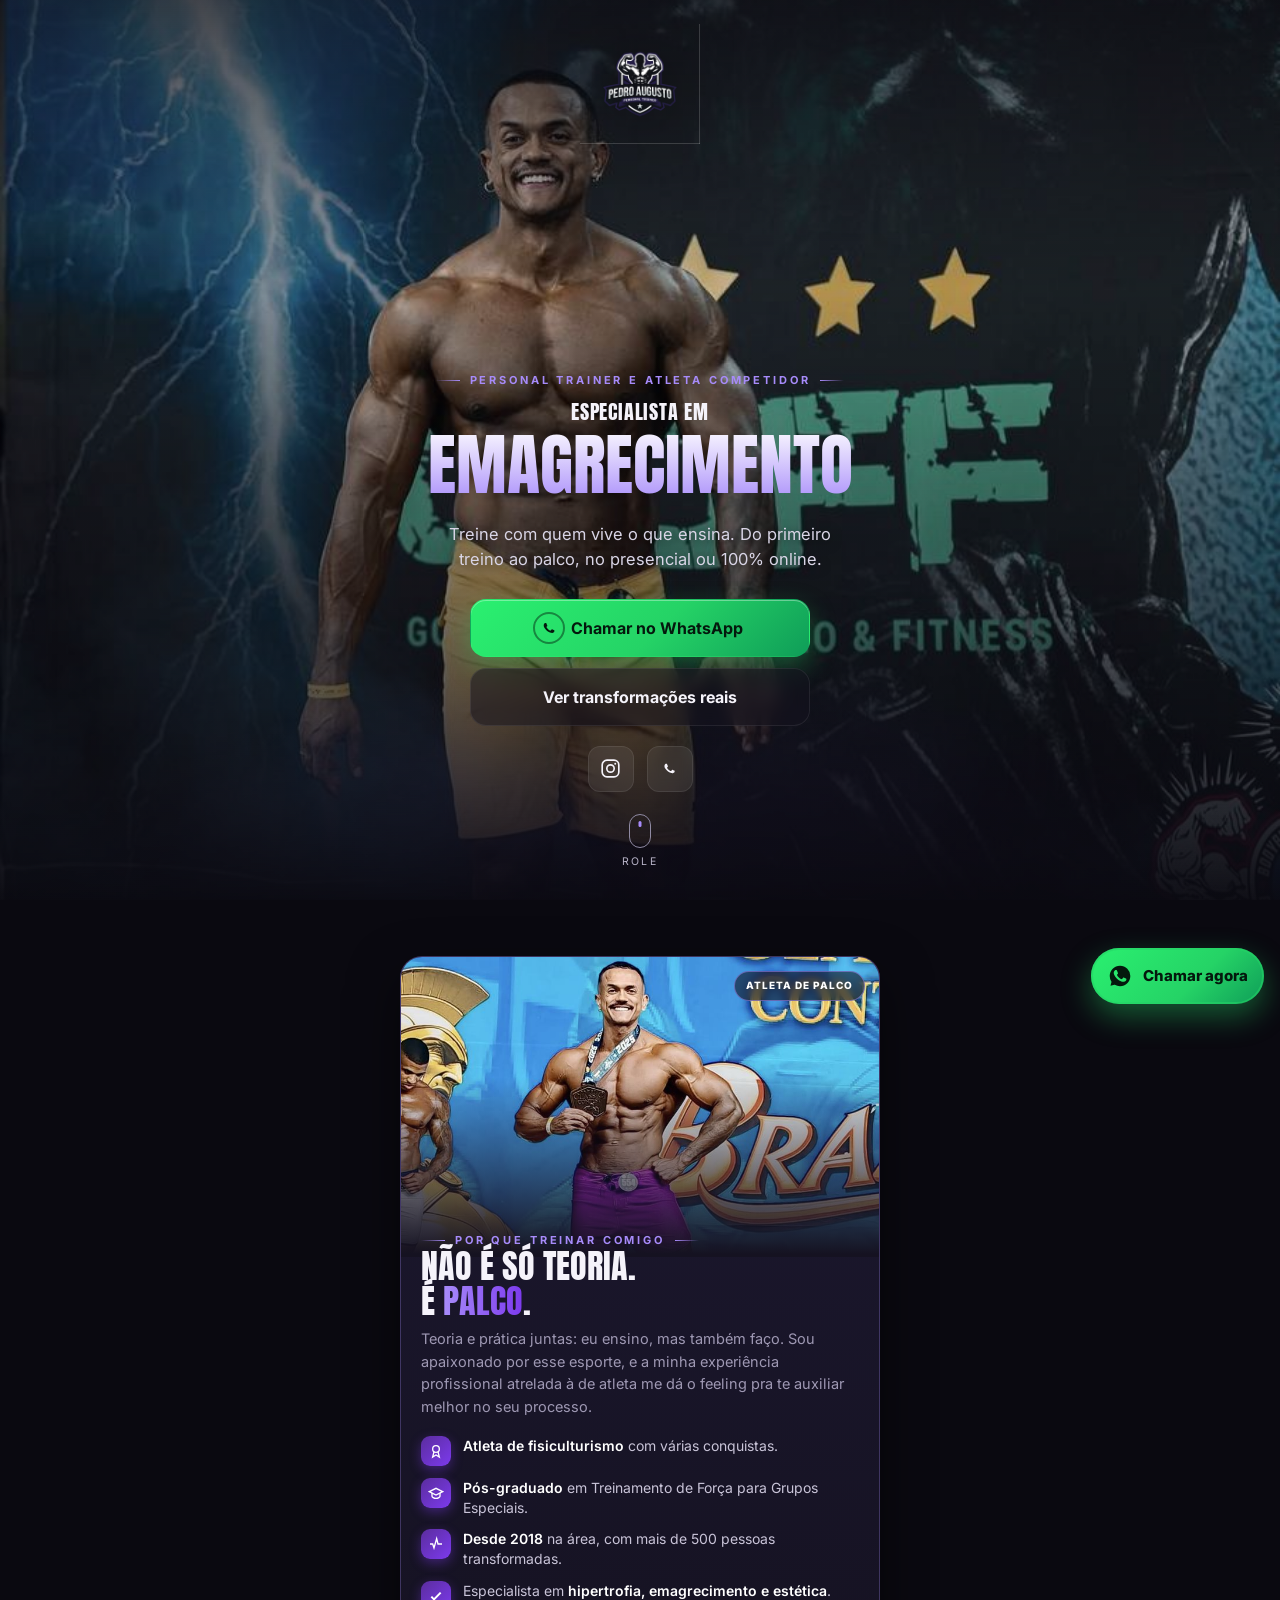
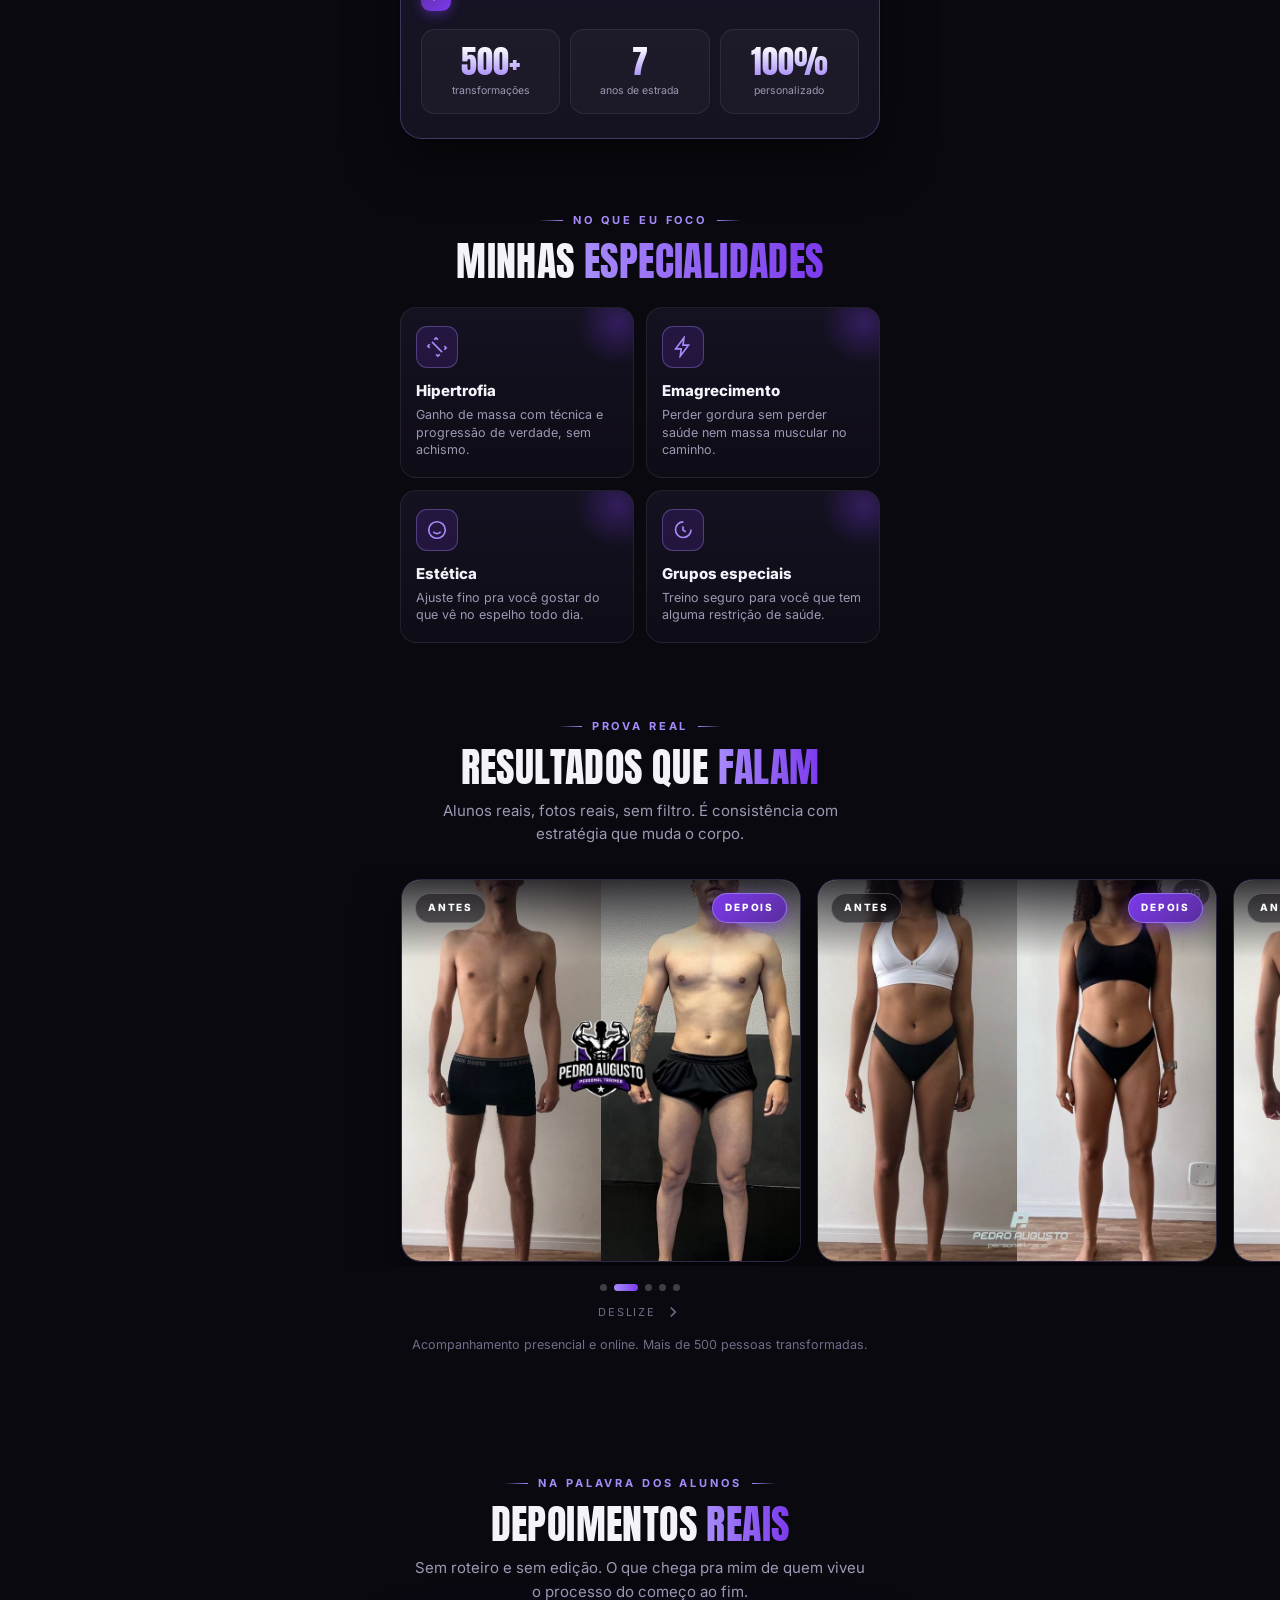
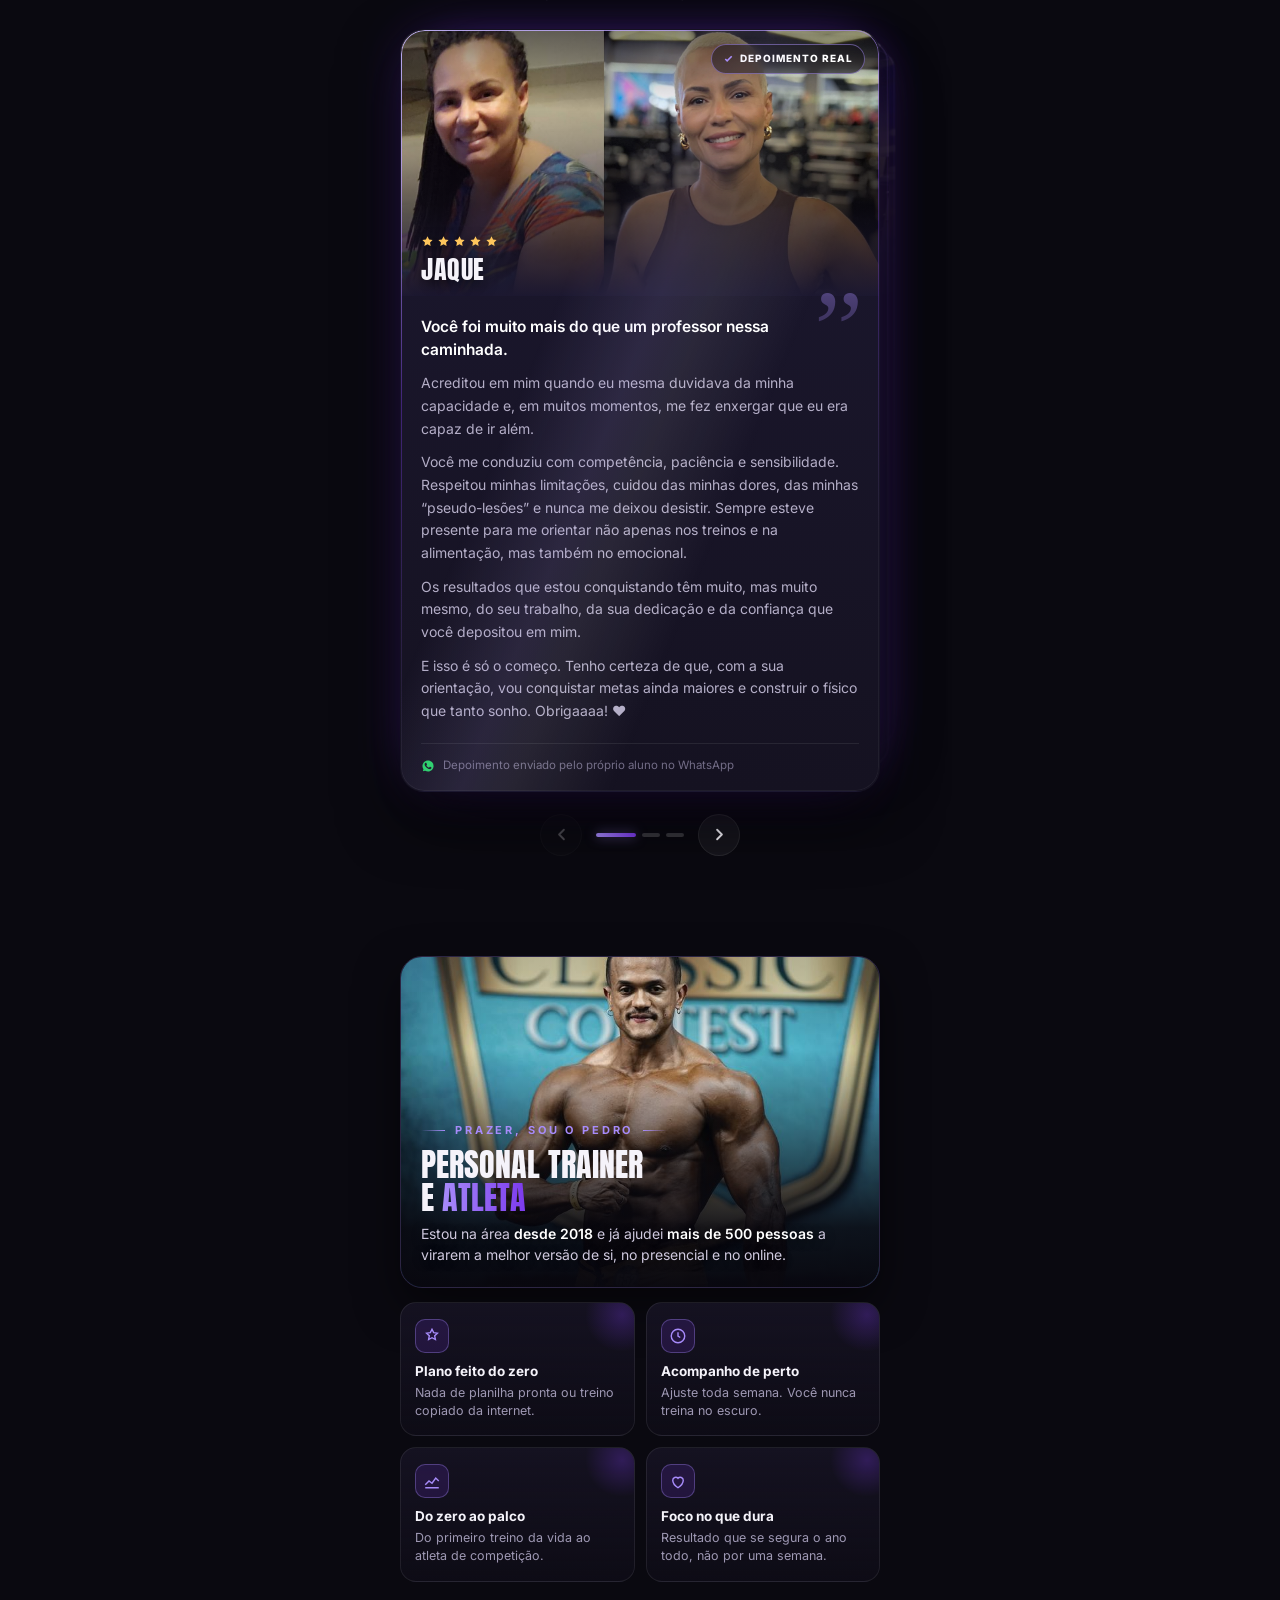
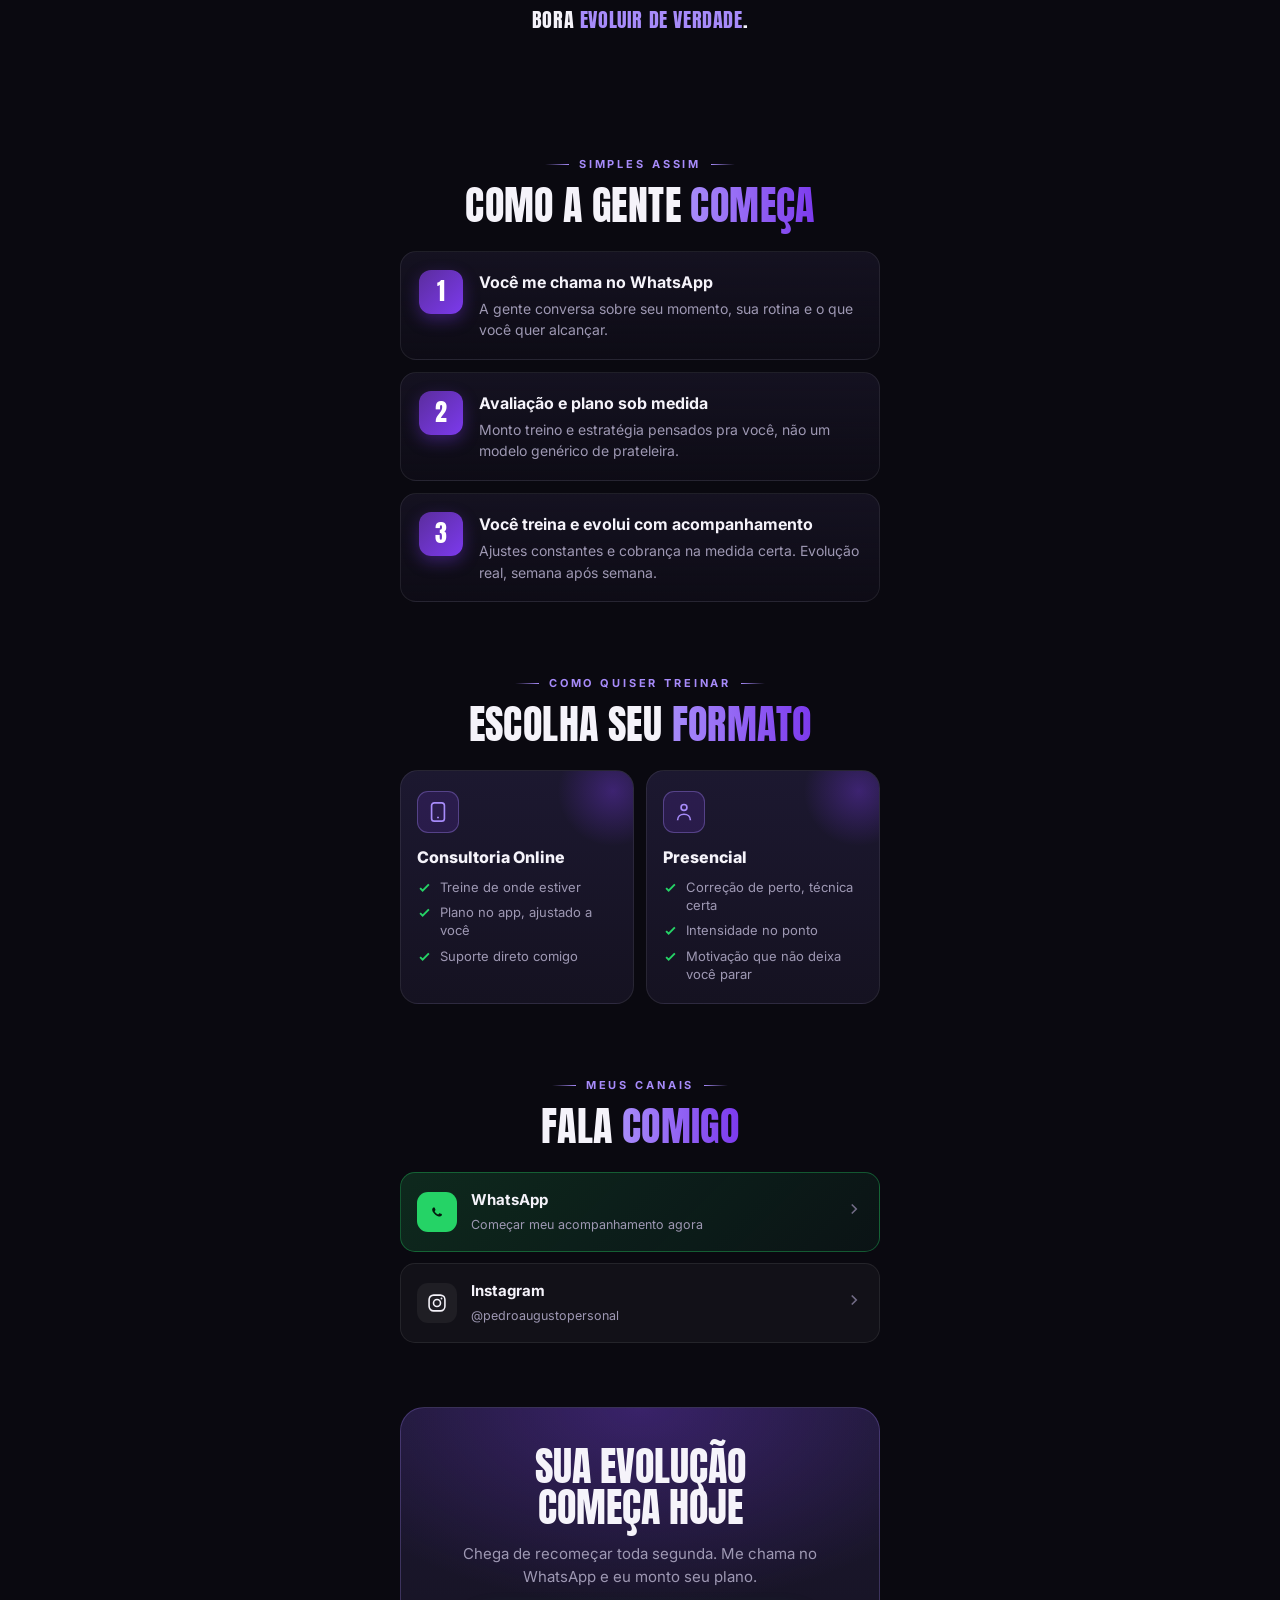
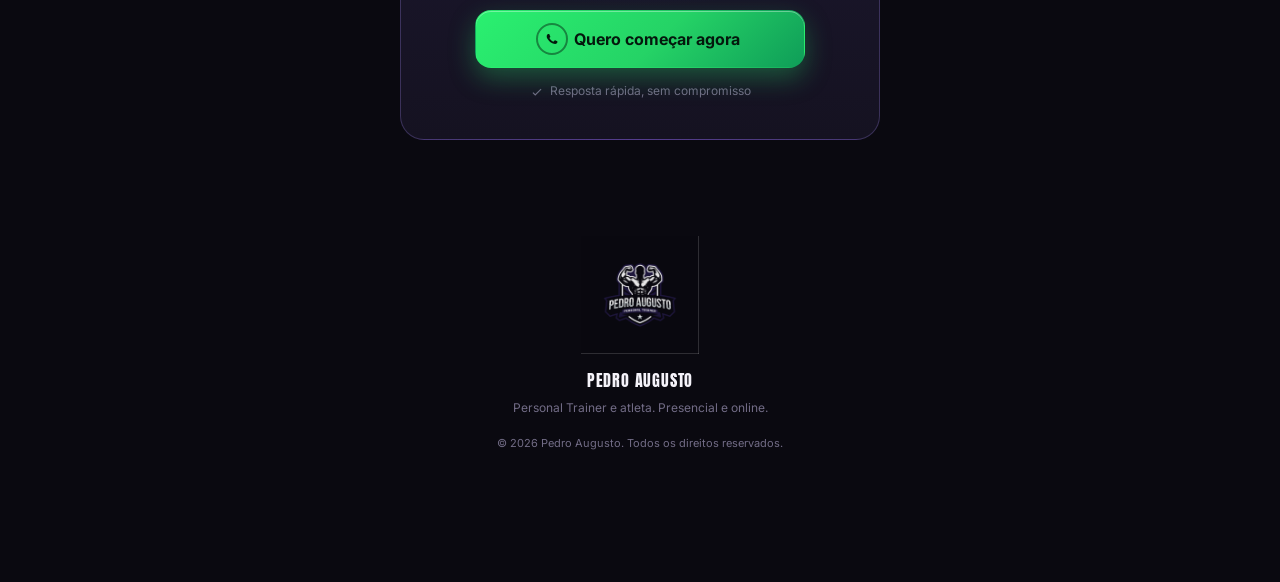
==== index.html @ e6144f09 "Coloca o nome do Bruce no terceiro depoimento Sai o marcador "Aluno" que estava no lugar do nome. A " ====
<!DOCTYPE html>
<html lang="pt-BR">
<head>
<meta charset="UTF-8">
<meta name="viewport" content="width=device-width, initial-scale=1.0">
<title>Pedro Augusto | Personal Trainer e Atleta</title>
<meta name="description" content="Personal Trainer desde 2018 e atleta de fisiculturismo. Especialista em hipertrofia, emagrecimento e estetica. Mais de 500 pessoas transformadas. Presencial e online.">
<meta property="og:title" content="Pedro Augusto | Personal Trainer e Atleta">
<meta property="og:description" content="Treine com quem vive o que ensina. Hipertrofia, emagrecimento e estetica. Presencial e online.">
<meta property="og:type" content="website">
<meta name="theme-color" content="#0A0910">
<link rel="preconnect" href="https://fonts.googleapis.com">
<link rel="preconnect" href="https://fonts.gstatic.com" crossorigin>
<link href="https://fonts.googleapis.com/css2?family=Anton&family=Inter:wght@400;500;600;700;800&display=swap" rel="stylesheet">
<link rel="stylesheet" href="css/styles.css">
</head>
<body>
<div class="bg-fx"></div>
<div class="bg-grain"></div>
<div class="progress" id="prog"></div>

<!-- ============ HERO ============ -->
<header class="hero">
  <div class="hero-media" id="heroMedia">
    <img class="hero-img" src="img/hero.jpg" alt="Pedro Augusto competindo no palco">
    <div class="hero-veil"></div>
  </div>
  <div class="hero-top"><img src="img/logo.png" alt="Pedro Augusto, Personal Trainer"></div>

  <div class="hero-content">
    <span class="eyebrow">Personal trainer e atleta competidor</span>
    <h1 class="h-title">
      <span class="small">Especialista em</span>
      <span class="rot"><span class="rot-word" id="rotWord">hipertrofia</span></span>
    </h1>
    <p class="hero-sub">Treine com quem vive o que ensina. Do primeiro treino ao palco, no presencial ou 100% online.</p>
    <div class="cta-row">
      <a class="btn btn-wa wa-link" href="https://wa.me/5561991826565?text=Oi%20Pedro%21%20Vim%20pela%20sua%20p%C3%A1gina%20e%20quero%20come%C3%A7ar%20meu%20acompanhamento." target="_blank" rel="noopener">
        <span class="pulse"><svg width="22" height="22" viewBox="0 0 24 24" fill="currentColor"><path d="M17.5 14.4c-.3-.15-1.7-.84-2-.94-.26-.1-.46-.15-.65.15-.2.29-.75.94-.92 1.13-.17.2-.34.22-.63.08-.3-.15-1.25-.46-2.38-1.47-.88-.78-1.47-1.75-1.64-2.05-.17-.29-.02-.45.13-.6.13-.13.29-.34.44-.51.14-.17.19-.29.29-.49.1-.2.05-.36-.02-.51-.08-.15-.65-1.57-.9-2.15-.24-.56-.48-.48-.65-.49h-.56c-.19 0-.51.07-.77.36-.26.29-1.01.99-1.01 2.41 0 1.42 1.04 2.79 1.18 2.98.15.2 2.03 3.1 4.92 4.35.69.3 1.22.47 1.64.6.69.22 1.31.19 1.81.11.55-.08 1.7-.69 1.94-1.36.24-.67.24-1.24.17-1.36-.07-.12-.26-.19-.56-.34z"/></svg></span>
        Chamar no WhatsApp
      </a>
      <a class="btn btn-ghost" href="#transformacoes">Ver transformações reais</a>
    </div>
    <div class="socials">
      <a class="soc ig-link" href="https://instagram.com/pedroaugustopersonal" aria-label="Instagram" target="_blank" rel="noopener">
        <svg width="21" height="21" viewBox="0 0 24 24" fill="none" stroke="currentColor" stroke-width="1.9"><rect x="2.5" y="2.5" width="19" height="19" rx="5.5"/><circle cx="12" cy="12" r="4.2"/><circle cx="17.4" cy="6.6" r="1.1" fill="currentColor" stroke="none"/></svg>
      </a>
      <a class="soc wa-link" href="https://wa.me/5561991826565?text=Oi%20Pedro%21%20Vim%20pela%20sua%20p%C3%A1gina%20e%20quero%20come%C3%A7ar%20meu%20acompanhamento." target="_blank" rel="noopener" aria-label="WhatsApp">
        <svg width="21" height="21" viewBox="0 0 24 24" fill="currentColor"><path d="M17.5 14.4c-.3-.15-1.7-.84-2-.94-.26-.1-.46-.15-.65.15-.2.29-.75.94-.92 1.13-.17.2-.34.22-.63.08-.3-.15-1.25-.46-2.38-1.47-.88-.78-1.47-1.75-1.64-2.05-.17-.29-.02-.45.13-.6.13-.13.29-.34.44-.51.14-.17.19-.29.29-.49.1-.2.05-.36-.02-.51-.08-.15-.65-1.57-.9-2.15-.24-.56-.48-.48-.65-.49h-.56c-.19 0-.51.07-.77.36-.26.29-1.01.99-1.01 2.41 0 1.42 1.04 2.79 1.18 2.98.15.2 2.03 3.1 4.92 4.35.69.3 1.22.47 1.64.6.69.22 1.31.19 1.81.11.55-.08 1.7-.69 1.94-1.36.24-.67.24-1.24.17-1.36-.07-.12-.26-.19-.56-.34z"/></svg>
      </a>
    </div>
    <div class="scroll-cue"><span class="dot"></span>role</div>
  </div>
</header>

<!-- ============ AUTHORITY ============ -->
<section class="auth">
  <div class="wrap">
    <div class="auth-card reveal">
      <div class="auth-photo">
        <span class="auth-badge">Atleta de palco</span>
        <img src="img/premiado.jpg" alt="Pedro Augusto premiado em competição">
      </div>
      <div class="auth-body">
        <span class="eyebrow">Por que treinar comigo</span>
        <h2>Não é só teoria.<br>É <span class="grad">palco</span>.</h2>
        <p class="lead">Teoria e prática juntas: eu ensino, mas também faço. Sou apaixonado por esse esporte, e a minha experiência profissional atrelada à de atleta me dá o feeling pra te auxiliar melhor no seu processo.</p>
        <ul class="creds">
          <li><span class="ci"><svg width="16" height="16" viewBox="0 0 24 24" fill="none" stroke="currentColor" stroke-width="2"><circle cx="12" cy="9" r="5"/><path d="M9 13l-2 8 5-3 5 3-2-8"/></svg></span><span><b>Atleta de fisiculturismo</b> com várias conquistas.</span></li>
          <li><span class="ci"><svg width="16" height="16" viewBox="0 0 24 24" fill="none" stroke="currentColor" stroke-width="2"><path d="M22 10L12 5 2 10l10 5 10-5z"/><path d="M6 12v5c0 1 2.7 3 6 3s6-2 6-3v-5"/></svg></span><span><b>Pós-graduado</b> em Treinamento de Força para Grupos Especiais.</span></li>
          <li><span class="ci"><svg width="16" height="16" viewBox="0 0 24 24" fill="none" stroke="currentColor" stroke-width="2"><path d="M3 12h4l2 6 4-14 2 8h6"/></svg></span><span><b>Desde 2018</b> na área, com mais de 500 pessoas transformadas.</span></li>
          <li><span class="ci"><svg width="16" height="16" viewBox="0 0 24 24" fill="none" stroke="currentColor" stroke-width="3"><path d="M5 13l4 4L19 7"/></svg></span><span>Especialista em <b>hipertrofia, emagrecimento e estética</b>.</span></li>
        </ul>
        <div class="stats">
          <div class="stat"><div class="num" data-count="500" data-suffix="+">0</div><div class="lab">transformações</div></div>
          <div class="stat"><div class="num" data-count="7" data-suffix="">0</div><div class="lab">anos de estrada</div></div>
          <div class="stat"><div class="num" data-count="100" data-suffix="%">0</div><div class="lab">personalizado</div></div>
        </div>
      </div>
    </div>
  </div>
</section>

<!-- ============ SPECIALTIES ============ -->
<section style="padding-top:8px">
  <div class="wrap">
    <div class="sec-head reveal"><span class="eyebrow">No que eu foco</span><h2>Minhas <span class="grad">especialidades</span></h2></div>
    <div class="spec">
      <div class="s reveal"><div class="ic"><svg width="22" height="22" viewBox="0 0 24 24" fill="none" stroke="currentColor" stroke-width="1.8"><path d="M6.5 6.5l11 11M4 9l-2 2 2 2M20 15l2-2-2-2M9 4l2-2 2 2M15 20l-2 2-2-2"/></svg></div><h3>Hipertrofia</h3><p>Ganho de massa com técnica e progressão de verdade, sem achismo.</p></div>
      <div class="s reveal d1"><div class="ic"><svg width="22" height="22" viewBox="0 0 24 24" fill="none" stroke="currentColor" stroke-width="1.8"><path d="M13 2L4 14h6l-1 8 9-12h-6z"/></svg></div><h3>Emagrecimento</h3><p>Perder gordura sem perder saúde nem massa muscular no caminho.</p></div>
      <div class="s reveal"><div class="ic"><svg width="22" height="22" viewBox="0 0 24 24" fill="none" stroke="currentColor" stroke-width="1.8"><circle cx="12" cy="12" r="9"/><path d="M8 14s1.5 2 4 2 4-2 4-2M9 9h.01M15 9h.01"/></svg></div><h3>Estética</h3><p>Ajuste fino pra você gostar do que vê no espelho todo dia.</p></div>
      <div class="s reveal d1"><div class="ic"><svg width="22" height="22" viewBox="0 0 24 24" fill="none" stroke="currentColor" stroke-width="1.8"><path d="M20.8 11.6a8.5 8.5 0 1 1-8.4-8.4"/><path d="M12 8v4l3 2"/></svg></div><h3>Grupos especiais</h3><p>Treino seguro para você que tem alguma restrição de saúde.</p></div>
    </div>
  </div>
</section>

<!-- ============ TRANSFORMATIONS ============ -->
<section class="proof" id="transformacoes">
  <div class="wrap">
    <div class="sec-head reveal">
      <span class="eyebrow">Prova real</span>
      <h2>Resultados que <span class="grad">falam</span></h2>
      <p>Alunos reais, fotos reais, sem filtro. É consistência com estratégia que muda o corpo.</p>
    </div>
  </div>
  <div class="tvp reveal d1">
    <div class="tcar" id="tcar">
      <article class="tcard"><div class="ba"><span class="chip chip-b">Antes</span><span class="chip chip-a">Depois</span><img src="img/transformacao-1.jpg" alt="Transformação de aluno, antes e depois" loading="lazy"></div></article>
      <article class="tcard"><div class="ba"><span class="chip chip-b">Antes</span><span class="chip chip-a">Depois</span><img src="img/transformacao-3.jpg" alt="Transformação de aluna, antes e depois" loading="lazy"></div></article>
      <article class="tcard"><div class="ba"><span class="chip chip-b">Antes</span><span class="chip chip-a">Depois</span><img src="img/transformacao-4.jpg" alt="Transformação de aluno, antes e depois" loading="lazy"></div></article>
      <article class="tcard"><div class="ba"><span class="chip chip-b">Antes</span><span class="chip chip-a">Depois</span><img src="img/transformacao-5.jpg" alt="Transformação de aluna, antes e depois" loading="lazy"></div></article>
      <article class="tcard"><div class="ba"><span class="chip chip-b">Antes</span><span class="chip chip-a">Depois</span><img src="img/transformacao-6.jpg" alt="Transformação de aluna, antes e depois" loading="lazy"></div></article>
    </div>
  </div>
  <div class="wrap">
    <div class="tdots" id="tdots" aria-hidden="true"></div>
    <div class="swipe-hint">deslize<svg width="18" height="18" viewBox="0 0 24 24" fill="none" stroke="currentColor" stroke-width="2.2"><path d="M9 6l6 6-6 6"/></svg></div>
    <p class="proof-note reveal">Acompanhamento presencial e online. Mais de 500 pessoas transformadas.</p>
  </div>
</section>

<!-- ============ DEPOIMENTOS ============ -->
<section class="voices" id="depoimentos">
  <div class="wrap">
    <div class="sec-head reveal">
      <span class="eyebrow">Na palavra dos alunos</span>
      <h2>Depoimentos <span class="grad">reais</span></h2>
      <p>Sem roteiro e sem edição. O que chega pra mim de quem viveu o processo do começo ao fim.</p>
    </div>

    <!-- PARA ADICIONAR OUTRO DEPOIMENTO: copie o <article class="vcard"> inteiro
         (do <article> ate o </article>), cole logo abaixo dele e troque so 3 coisas:
         1) o src e o alt da foto   2) o nome dentro do <b>   3) os paragrafos do texto.
         O primeiro paragrafo (class="q-lead") e o que aparece maior e em branco.
         As setinhas e as barrinhas de baixo se ajustam sozinhas a quantidade
         de cards. Com um depoimento so, elas nem aparecem. -->
    <div class="vdeck reveal d1">
      <div class="vd-stage" id="vdStage">
      <article class="vcard">
       <div class="vc-in">
        <div class="vc-photo">
          <img src="img/jaque.jpg" alt="Jaque, aluna do Pedro Augusto, antes e depois do acompanhamento" loading="lazy">
          <span class="vc-badge">
            <svg width="11" height="11" viewBox="0 0 24 24" fill="none" stroke="currentColor" stroke-width="3.4"><path d="M5 13l4 4L19 7"/></svg>
            Depoimento real
          </span>
          <div class="vc-id">
            <span class="stars" role="img" aria-label="5 de 5 estrelas">
              <svg width="13" height="13" viewBox="0 0 24 24" fill="currentColor"><path d="M12 2.4l2.9 5.9 6.5.95-4.7 4.58 1.11 6.47L12 17.25l-5.81 3.05 1.11-6.47-4.7-4.58 6.5-.95z"/></svg>
              <svg width="13" height="13" viewBox="0 0 24 24" fill="currentColor"><path d="M12 2.4l2.9 5.9 6.5.95-4.7 4.58 1.11 6.47L12 17.25l-5.81 3.05 1.11-6.47-4.7-4.58 6.5-.95z"/></svg>
              <svg width="13" height="13" viewBox="0 0 24 24" fill="currentColor"><path d="M12 2.4l2.9 5.9 6.5.95-4.7 4.58 1.11 6.47L12 17.25l-5.81 3.05 1.11-6.47-4.7-4.58 6.5-.95z"/></svg>
              <svg width="13" height="13" viewBox="0 0 24 24" fill="currentColor"><path d="M12 2.4l2.9 5.9 6.5.95-4.7 4.58 1.11 6.47L12 17.25l-5.81 3.05 1.11-6.47-4.7-4.58 6.5-.95z"/></svg>
              <svg width="13" height="13" viewBox="0 0 24 24" fill="currentColor"><path d="M12 2.4l2.9 5.9 6.5.95-4.7 4.58 1.11 6.47L12 17.25l-5.81 3.05 1.11-6.47-4.7-4.58 6.5-.95z"/></svg>
            </span>
            <b>Jaque</b>
          </div>
        </div>
        <blockquote class="vc-text">
          <span class="qm" aria-hidden="true">&rdquo;</span>
          <p class="q-lead">Você foi muito mais do que um professor nessa caminhada.</p>
          <p>Acreditou em mim quando eu mesma duvidava da minha capacidade e, em muitos momentos, me fez enxergar que eu era capaz de ir além.</p>
          <p>Você me conduziu com competência, paciência e sensibilidade. Respeitou minhas limitações, cuidou das minhas dores, das minhas &ldquo;pseudo-lesões&rdquo; e nunca me deixou desistir. Sempre esteve presente para me orientar não apenas nos treinos e na alimentação, mas também no emocional.</p>
          <p>Os resultados que estou conquistando têm muito, mas muito mesmo, do seu trabalho, da sua dedicação e da confiança que você depositou em mim.</p>
          <p>E isso é só o começo. Tenho certeza de que, com a sua orientação, vou conquistar metas ainda maiores e construir o físico que tanto sonho. Obrigaaaa! ❤️</p>
        </blockquote>
        <div class="vc-src">
          <svg width="14" height="14" viewBox="0 0 24 24" fill="currentColor"><path d="M17.5 14.4c-.3-.15-1.7-.84-2-.94-.26-.1-.46-.15-.65.15-.2.29-.75.94-.92 1.13-.17.2-.34.22-.63.08-.3-.15-1.25-.46-2.38-1.47-.88-.78-1.47-1.75-1.64-2.05-.17-.29-.02-.45.13-.6.13-.13.29-.34.44-.51.14-.17.19-.29.29-.49.1-.2.05-.36-.02-.51-.08-.15-.65-1.57-.9-2.15-.24-.56-.48-.48-.65-.49h-.56c-.19 0-.51.07-.77.36-.26.29-1.01.99-1.01 2.41 0 1.42 1.04 2.79 1.18 2.98.15.2 2.03 3.1 4.92 4.35.69.3 1.22.47 1.64.6.69.22 1.31.19 1.81.11.55-.08 1.7-.69 1.94-1.36.24-.67.24-1.24.17-1.36-.07-.12-.26-.19-.56-.34zM12.05 21.5h-.03a9.5 9.5 0 0 1-4.83-1.32l-.35-.2-3.6.94.96-3.5-.23-.36a9.44 9.44 0 0 1-1.45-5.03c0-5.23 4.27-9.49 9.52-9.49 2.54 0 4.93.99 6.72 2.78a9.42 9.42 0 0 1 2.78 6.72c0 5.23-4.27 9.48-9.52 9.48z"/></svg>
          Depoimento enviado pelo próprio aluno no WhatsApp
        </div>
        <span class="vc-sheen" aria-hidden="true"></span>
       </div>
      </article>

      <article class="vcard">
       <div class="vc-in">
        <div class="vc-photo">
          <img src="img/cliente-2.jpg" alt="Marcus, aluno do Pedro Augusto, na academia" loading="lazy">
          <span class="vc-badge">
            <svg width="11" height="11" viewBox="0 0 24 24" fill="none" stroke="currentColor" stroke-width="3.4"><path d="M5 13l4 4L19 7"/></svg>
            Depoimento real
          </span>
          <div class="vc-id">
            <span class="stars" role="img" aria-label="5 de 5 estrelas">
            <svg width="13" height="13" viewBox="0 0 24 24" fill="currentColor"><path d="M12 2.4l2.9 5.9 6.5.95-4.7 4.58 1.11 6.47L12 17.25l-5.81 3.05 1.11-6.47-4.7-4.58 6.5-.95z"/></svg>
            <svg width="13" height="13" viewBox="0 0 24 24" fill="currentColor"><path d="M12 2.4l2.9 5.9 6.5.95-4.7 4.58 1.11 6.47L12 17.25l-5.81 3.05 1.11-6.47-4.7-4.58 6.5-.95z"/></svg>
            <svg width="13" height="13" viewBox="0 0 24 24" fill="currentColor"><path d="M12 2.4l2.9 5.9 6.5.95-4.7 4.58 1.11 6.47L12 17.25l-5.81 3.05 1.11-6.47-4.7-4.58 6.5-.95z"/></svg>
            <svg width="13" height="13" viewBox="0 0 24 24" fill="currentColor"><path d="M12 2.4l2.9 5.9 6.5.95-4.7 4.58 1.11 6.47L12 17.25l-5.81 3.05 1.11-6.47-4.7-4.58 6.5-.95z"/></svg>
            <svg width="13" height="13" viewBox="0 0 24 24" fill="currentColor"><path d="M12 2.4l2.9 5.9 6.5.95-4.7 4.58 1.11 6.47L12 17.25l-5.81 3.05 1.11-6.47-4.7-4.58 6.5-.95z"/></svg>
            </span>
            <b>Marcus</b>
          </div>
        </div>
        <blockquote class="vc-text">
          <span class="qm" aria-hidden="true">&rdquo;</span>
          <p class="q-lead">Mais do que um excelente personal, o Pedro Augusto se tornou um grande incentivador na minha jornada.</p>
          <p>Em muitos momentos em que pensei em desistir, foi o apoio, a dedicação e a confiança dele que me fizeram continuar. Hoje não vejo apenas mudanças no meu corpo, mas também na minha disposição, autoestima e qualidade de vida.</p>
          <p>Sou profundamente grato por todo o acompanhamento e cuidado. Recomendo o Pedro não apenas pelo conhecimento técnico, mas pelo ser humano extraordinário que ele é e pelo impacto positivo que faz na vida de quem treina com ele.</p>
        </blockquote>
        <div class="vc-src">
          <svg width="14" height="14" viewBox="0 0 24 24" fill="currentColor"><path d="M17.5 14.4c-.3-.15-1.7-.84-2-.94-.26-.1-.46-.15-.65.15-.2.29-.75.94-.92 1.13-.17.2-.34.22-.63.08-.3-.15-1.25-.46-2.38-1.47-.88-.78-1.47-1.75-1.64-2.05-.17-.29-.02-.45.13-.6.13-.13.29-.34.44-.51.14-.17.19-.29.29-.49.1-.2.05-.36-.02-.51-.08-.15-.65-1.57-.9-2.15-.24-.56-.48-.48-.65-.49h-.56c-.19 0-.51.07-.77.36-.26.29-1.01.99-1.01 2.41 0 1.42 1.04 2.79 1.18 2.98.15.2 2.03 3.1 4.92 4.35.69.3 1.22.47 1.64.6.69.22 1.31.19 1.81.11.55-.08 1.7-.69 1.94-1.36.24-.67.24-1.24.17-1.36-.07-.12-.26-.19-.56-.34zM12.05 21.5h-.03a9.5 9.5 0 0 1-4.83-1.32l-.35-.2-3.6.94.96-3.5-.23-.36a9.44 9.44 0 0 1-1.45-5.03c0-5.23 4.27-9.49 9.52-9.49 2.54 0 4.93.99 6.72 2.78a9.42 9.42 0 0 1 2.78 6.72c0 5.23-4.27 9.48-9.52 9.48z"/></svg>
          Depoimento enviado pelo próprio aluno no WhatsApp
        </div>
        <span class="vc-sheen" aria-hidden="true"></span>
       </div>
      </article>

      <article class="vcard">
       <div class="vc-in">
        <div class="vc-photo">
          <img src="img/bruce.jpg" alt="Bruce, aluno do Pedro Augusto, na academia" loading="lazy">
          <span class="vc-badge">
            <svg width="11" height="11" viewBox="0 0 24 24" fill="none" stroke="currentColor" stroke-width="3.4"><path d="M5 13l4 4L19 7"/></svg>
            Depoimento real
          </span>
          <div class="vc-id">
            <span class="stars" role="img" aria-label="5 de 5 estrelas">
              <svg width="13" height="13" viewBox="0 0 24 24" fill="currentColor"><path d="M12 2.4l2.9 5.9 6.5.95-4.7 4.58 1.11 6.47L12 17.25l-5.81 3.05 1.11-6.47-4.7-4.58 6.5-.95z"/></svg>
              <svg width="13" height="13" viewBox="0 0 24 24" fill="currentColor"><path d="M12 2.4l2.9 5.9 6.5.95-4.7 4.58 1.11 6.47L12 17.25l-5.81 3.05 1.11-6.47-4.7-4.58 6.5-.95z"/></svg>
              <svg width="13" height="13" viewBox="0 0 24 24" fill="currentColor"><path d="M12 2.4l2.9 5.9 6.5.95-4.7 4.58 1.11 6.47L12 17.25l-5.81 3.05 1.11-6.47-4.7-4.58 6.5-.95z"/></svg>
              <svg width="13" height="13" viewBox="0 0 24 24" fill="currentColor"><path d="M12 2.4l2.9 5.9 6.5.95-4.7 4.58 1.11 6.47L12 17.25l-5.81 3.05 1.11-6.47-4.7-4.58 6.5-.95z"/></svg>
              <svg width="13" height="13" viewBox="0 0 24 24" fill="currentColor"><path d="M12 2.4l2.9 5.9 6.5.95-4.7 4.58 1.11 6.47L12 17.25l-5.81 3.05 1.11-6.47-4.7-4.58 6.5-.95z"/></svg>
            </span>
            <b>Bruce</b>
          </div>
        </div>
        <blockquote class="vc-text">
          <span class="qm" aria-hidden="true">&rdquo;</span>
          <p class="q-lead">Após realizar cirurgia ortopédica por ter sofrido acidente de moto, precisava fazer exercícios para recuperar a funcionalidade e a mobilidade.</p>
          <p>Retomar os treinos na academia era um grande desafio. Amigos próximos elogiaram o trabalho desenvolvido e me indicaram o Pedro como personal. Logo na avaliação, percebi o vasto conhecimento técnico e o cuidado na prescrição dos exercícios.</p>
          <p>As orientações e o acompanhamento individualizado prestados pelo Pedro foram fundamentais no processo de recuperação e fortalecimento muscular. O trabalho conduzido com progressividade foi determinante para a minha evolução nos treinos e para os resultados alcançados.</p>
          <p>Minha gratidão pelo profissionalismo, incentivo constante e compromisso durante toda essa trajetória.</p>
        </blockquote>
        <div class="vc-src">
          <svg width="14" height="14" viewBox="0 0 24 24" fill="currentColor"><path d="M17.5 14.4c-.3-.15-1.7-.84-2-.94-.26-.1-.46-.15-.65.15-.2.29-.75.94-.92 1.13-.17.2-.34.22-.63.08-.3-.15-1.25-.46-2.38-1.47-.88-.78-1.47-1.75-1.64-2.05-.17-.29-.02-.45.13-.6.13-.13.29-.34.44-.51.14-.17.19-.29.29-.49.1-.2.05-.36-.02-.51-.08-.15-.65-1.57-.9-2.15-.24-.56-.48-.48-.65-.49h-.56c-.19 0-.51.07-.77.36-.26.29-1.01.99-1.01 2.41 0 1.42 1.04 2.79 1.18 2.98.15.2 2.03 3.1 4.92 4.35.69.3 1.22.47 1.64.6.69.22 1.31.19 1.81.11.55-.08 1.7-.69 1.94-1.36.24-.67.24-1.24.17-1.36-.07-.12-.26-.19-.56-.34zM12.05 21.5h-.03a9.5 9.5 0 0 1-4.83-1.32l-.35-.2-3.6.94.96-3.5-.23-.36a9.44 9.44 0 0 1-1.45-5.03c0-5.23 4.27-9.49 9.52-9.49 2.54 0 4.93.99 6.72 2.78a9.42 9.42 0 0 1 2.78 6.72c0 5.23-4.27 9.48-9.52 9.48z"/></svg>
          Depoimento enviado pelo próprio aluno no WhatsApp
        </div>
        <span class="vc-sheen" aria-hidden="true"></span>
       </div>
      </article>
      </div>

      <div class="vd-ctrl" id="vdCtrl">
        <button class="vd-arrow" id="vdPrev" type="button" aria-label="Depoimento anterior">
          <svg width="19" height="19" viewBox="0 0 24 24" fill="none" stroke="currentColor" stroke-width="2.4" stroke-linecap="round" stroke-linejoin="round"><path d="M15 6l-6 6 6 6"/></svg>
        </button>
        <div class="vd-rail" id="vdRail"></div>
        <button class="vd-arrow" id="vdNext" type="button" aria-label="Próximo depoimento">
          <svg width="19" height="19" viewBox="0 0 24 24" fill="none" stroke="currentColor" stroke-width="2.4" stroke-linecap="round" stroke-linejoin="round"><path d="M9 6l6 6-6 6"/></svg>
        </button>
      </div>
    </div>
  </div>
</section>

<!-- ============ ABOUT ============ -->
<section>
  <div class="wrap">
    <div class="about-card reveal">
      <img src="img/pedro-palco.jpg" alt="Pedro Augusto no palco">
      <div class="ov"></div>
      <div class="txt">
        <span class="eyebrow">Prazer, sou o Pedro</span>
        <h2>Personal trainer<br>e <span class="grad">atleta</span></h2>
        <p>Estou na área <strong>desde 2018</strong> e já ajudei <strong>mais de 500 pessoas</strong> a virarem a melhor versão de si, no presencial e no online.</p>
      </div>
    </div>
    <ul class="edge reveal d1">
      <li>
        <span class="ei"><svg width="18" height="18" viewBox="0 0 24 24" fill="none" stroke="currentColor" stroke-width="1.9"><path d="M12 3l2.2 4.5 5 .7-3.6 3.5.9 5-4.5-2.4-4.5 2.4.9-5L4.8 8.2l5-.7z"/></svg></span>
        <b>Plano feito do zero</b><span>Nada de planilha pronta ou treino copiado da internet.</span>
      </li>
      <li>
        <span class="ei"><svg width="18" height="18" viewBox="0 0 24 24" fill="none" stroke="currentColor" stroke-width="1.9"><circle cx="12" cy="12" r="9"/><path d="M12 7v5l3 2"/></svg></span>
        <b>Acompanho de perto</b><span>Ajuste toda semana. Você nunca treina no escuro.</span>
      </li>
      <li>
        <span class="ei"><svg width="18" height="18" viewBox="0 0 24 24" fill="none" stroke="currentColor" stroke-width="1.9"><path d="M3 17l5-5 4 3 5-7 4 4"/><path d="M3 21h18"/></svg></span>
        <b>Do zero ao palco</b><span>Do primeiro treino da vida ao atleta de competição.</span>
      </li>
      <li>
        <span class="ei"><svg width="18" height="18" viewBox="0 0 24 24" fill="none" stroke="currentColor" stroke-width="1.9"><path d="M12 21s-7-4.5-7-10a4 4 0 0 1 7-2.6A4 4 0 0 1 19 11c0 5.5-7 10-7 10z"/></svg></span>
        <b>Foco no que dura</b><span>Resultado que se segura o ano todo, não por uma semana.</span>
      </li>
    </ul>
    <div class="about-sign reveal d2">Bora <span>evoluir de verdade</span>.</div>
  </div>
</section>

<!-- ============ HOW IT WORKS ============ -->
<section>
  <div class="wrap">
    <div class="sec-head reveal"><span class="eyebrow">Simples assim</span><h2>Como a gente <span class="grad">começa</span></h2></div>
    <div class="steps">
      <div class="step reveal"><div class="n">1</div><div><h3>Você me chama no WhatsApp</h3><p>A gente conversa sobre seu momento, sua rotina e o que você quer alcançar.</p></div></div>
      <div class="step reveal d1"><div class="n">2</div><div><h3>Avaliação e plano sob medida</h3><p>Monto treino e estratégia pensados pra você, não um modelo genérico de prateleira.</p></div></div>
      <div class="step reveal d2"><div class="n">3</div><div><h3>Você treina e evolui com acompanhamento</h3><p>Ajustes constantes e cobrança na medida certa. Evolução real, semana após semana.</p></div></div>
    </div>
  </div>
</section>

<!-- ============ SERVICES ============ -->
<section style="padding-top:8px">
  <div class="wrap">
    <div class="sec-head reveal"><span class="eyebrow">Como quiser treinar</span><h2>Escolha seu <span class="grad">formato</span></h2></div>
    <div class="svc">
      <div class="card2 reveal">
        <div class="ic"><svg width="22" height="22" viewBox="0 0 24 24" fill="none" stroke="currentColor" stroke-width="1.8"><rect x="5" y="2" width="14" height="20" rx="3"/><path d="M11 18h2"/></svg></div>
        <h3>Consultoria Online</h3>
        <ul>
          <li><svg width="15" height="15" viewBox="0 0 24 24" fill="none" stroke="currentColor" stroke-width="3"><path d="M5 13l4 4L19 7"/></svg>Treine de onde estiver</li>
          <li><svg width="15" height="15" viewBox="0 0 24 24" fill="none" stroke="currentColor" stroke-width="3"><path d="M5 13l4 4L19 7"/></svg>Plano no app, ajustado a você</li>
          <li><svg width="15" height="15" viewBox="0 0 24 24" fill="none" stroke="currentColor" stroke-width="3"><path d="M5 13l4 4L19 7"/></svg>Suporte direto comigo</li>
        </ul>
      </div>
      <div class="card2 reveal d1">
        <div class="ic"><svg width="22" height="22" viewBox="0 0 24 24" fill="none" stroke="currentColor" stroke-width="1.8"><circle cx="12" cy="7" r="3.2"/><path d="M5 21c0-3.9 3.1-6.5 7-6.5s7 2.6 7 6.5"/></svg></div>
        <h3>Presencial</h3>
        <ul>
          <li><svg width="15" height="15" viewBox="0 0 24 24" fill="none" stroke="currentColor" stroke-width="3"><path d="M5 13l4 4L19 7"/></svg>Correção de perto, técnica certa</li>
          <li><svg width="15" height="15" viewBox="0 0 24 24" fill="none" stroke="currentColor" stroke-width="3"><path d="M5 13l4 4L19 7"/></svg>Intensidade no ponto</li>
          <li><svg width="15" height="15" viewBox="0 0 24 24" fill="none" stroke="currentColor" stroke-width="3"><path d="M5 13l4 4L19 7"/></svg>Motivação que não deixa você parar</li>
        </ul>
      </div>
    </div>
  </div>
</section>

<!-- ============ LINKS ============ -->
<section style="padding-top:8px">
  <div class="wrap">
    <div class="sec-head reveal"><span class="eyebrow">Meus canais</span><h2>Fala <span class="grad">comigo</span></h2></div>
    <div class="links">
      <a class="lnk wa wa-link reveal" href="https://wa.me/5561991826565?text=Oi%20Pedro%21%20Vim%20pela%20sua%20p%C3%A1gina%20e%20quero%20come%C3%A7ar%20meu%20acompanhamento." target="_blank" rel="noopener">
        <span class="li"><svg width="20" height="20" viewBox="0 0 24 24" fill="currentColor"><path d="M17.5 14.4c-.3-.15-1.7-.84-2-.94-.26-.1-.46-.15-.65.15-.2.29-.75.94-.92 1.13-.17.2-.34.22-.63.08-.3-.15-1.25-.46-2.38-1.47-.88-.78-1.47-1.75-1.64-2.05-.17-.29-.02-.45.13-.6.13-.13.29-.34.44-.51.14-.17.19-.29.29-.49.1-.2.05-.36-.02-.51-.08-.15-.65-1.57-.9-2.15-.24-.56-.48-.48-.65-.49h-.56c-.19 0-.51.07-.77.36-.26.29-1.01.99-1.01 2.41 0 1.42 1.04 2.79 1.18 2.98.15.2 2.03 3.1 4.92 4.35.69.3 1.22.47 1.64.6.69.22 1.31.19 1.81.11.55-.08 1.7-.69 1.94-1.36.24-.67.24-1.24.17-1.36-.07-.12-.26-.19-.56-.34z"/></svg></span>
        <span class="tx"><b>WhatsApp</b><span>Começar meu acompanhamento agora</span></span>
        <span class="arrow"><svg width="18" height="18" viewBox="0 0 24 24" fill="none" stroke="currentColor" stroke-width="2.2"><path d="M9 6l6 6-6 6"/></svg></span>
      </a>
      <a class="lnk ig-link reveal d1" href="https://instagram.com/pedroaugustopersonal" target="_blank" rel="noopener">
        <span class="li"><svg width="20" height="20" viewBox="0 0 24 24" fill="none" stroke="currentColor" stroke-width="1.9"><rect x="2.5" y="2.5" width="19" height="19" rx="5.5"/><circle cx="12" cy="12" r="4.2"/><circle cx="17.4" cy="6.6" r="1.1" fill="currentColor" stroke="none"/></svg></span>
        <span class="tx"><b>Instagram</b><span>@pedroaugustopersonal</span></span>
        <span class="arrow"><svg width="18" height="18" viewBox="0 0 24 24" fill="none" stroke="currentColor" stroke-width="2.2"><path d="M9 6l6 6-6 6"/></svg></span>
      </a>
    </div>
  </div>
</section>

<!-- ============ FINAL CTA ============ -->
<section style="padding-top:8px">
  <div class="wrap">
    <div class="final reveal">
      <h2>Sua evolução<br>começa hoje</h2>
      <p>Chega de recomeçar toda segunda. Me chama no WhatsApp e eu monto seu plano.</p>
      <a class="btn btn-wa wa-link" href="https://wa.me/5561991826565?text=Oi%20Pedro%21%20Vim%20pela%20sua%20p%C3%A1gina%20e%20quero%20come%C3%A7ar%20meu%20acompanhamento." target="_blank" rel="noopener">
        <span class="pulse"><svg width="22" height="22" viewBox="0 0 24 24" fill="currentColor"><path d="M17.5 14.4c-.3-.15-1.7-.84-2-.94-.26-.1-.46-.15-.65.15-.2.29-.75.94-.92 1.13-.17.2-.34.22-.63.08-.3-.15-1.25-.46-2.38-1.47-.88-.78-1.47-1.75-1.64-2.05-.17-.29-.02-.45.13-.6.13-.13.29-.34.44-.51.14-.17.19-.29.29-.49.1-.2.05-.36-.02-.51-.08-.15-.65-1.57-.9-2.15-.24-.56-.48-.48-.65-.49h-.56c-.19 0-.51.07-.77.36-.26.29-1.01.99-1.01 2.41 0 1.42 1.04 2.79 1.18 2.98.15.2 2.03 3.1 4.92 4.35.69.3 1.22.47 1.64.6.69.22 1.31.19 1.81.11.55-.08 1.7-.69 1.94-1.36.24-.67.24-1.24.17-1.36-.07-.12-.26-.19-.56-.34z"/></svg></span>
        Quero começar agora
      </a>
      <div class="rea"><svg width="14" height="14" viewBox="0 0 24 24" fill="none" stroke="currentColor" stroke-width="2"><path d="M5 13l4 4L19 7"/></svg>Resposta rápida, sem compromisso</div>
    </div>
  </div>
</section>

<!-- ============ FOOTER ============ -->
<footer>
  <div class="wrap">
    <img class="flogo" src="img/logo-footer.png" alt="Pedro Augusto">
    <div class="fname">Pedro Augusto</div>
    <div class="fsub">Personal Trainer e atleta. Presencial e online.</div>
    <div class="cred">© <span id="yr"></span> Pedro Augusto. Todos os direitos reservados.</div>
  </div>
</footer>

<!-- ============ FAB ============ -->
<a class="fab wa-link" href="https://wa.me/5561991826565?text=Oi%20Pedro%21%20Vim%20pela%20sua%20p%C3%A1gina%20e%20quero%20come%C3%A7ar%20meu%20acompanhamento." target="_blank" rel="noopener" aria-label="Falar no WhatsApp">
  <svg width="26" height="26" viewBox="0 0 24 24" fill="currentColor"><path d="M17.5 14.4c-.3-.15-1.7-.84-2-.94-.26-.1-.46-.15-.65.15-.2.29-.75.94-.92 1.13-.17.2-.34.22-.63.08-.3-.15-1.25-.46-2.38-1.47-.88-.78-1.47-1.75-1.64-2.05-.17-.29-.02-.45.13-.6.13-.13.29-.34.44-.51.14-.17.19-.29.29-.49.1-.2.05-.36-.02-.51-.08-.15-.65-1.57-.9-2.15-.24-.56-.48-.48-.65-.49h-.56c-.19 0-.51.07-.77.36-.26.29-1.01.99-1.01 2.41 0 1.42 1.04 2.79 1.18 2.98.15.2 2.03 3.1 4.92 4.35.69.3 1.22.47 1.64.6.69.22 1.31.19 1.81.11.55-.08 1.7-.69 1.94-1.36.24-.67.24-1.24.17-1.36-.07-.12-.26-.19-.56-.34zM12.05 21.5h-.03a9.5 9.5 0 0 1-4.83-1.32l-.35-.2-3.6.94.96-3.5-.23-.36a9.44 9.44 0 0 1-1.45-5.03c0-5.23 4.27-9.49 9.52-9.49 2.54 0 4.93.99 6.72 2.78a9.42 9.42 0 0 1 2.78 6.72c0 5.23-4.27 9.48-9.52 9.48z"/></svg>
  <span class="txt">Chamar agora</span>
</a>

<script src="js/script.js"></script>
</body>
</html>
---- css/styles.css ----
:root{
  --void:#0A0910; --void-2:#0E0C16; --panel:#151221; --panel-2:#1C1830;
  --line:rgba(255,255,255,.08);
  --brand:#5B2D9E; --violet:#7C3AED; --glow:#A78BFA;
  --wa:#25D366; --wa-2:#0f9d58;
  --white:#F5F3FA; --muted:#9E98B3; --muted-2:#726C86;
  --maxw:520px;
}
*{margin:0;padding:0;box-sizing:border-box}
html{scroll-behavior:smooth;-webkit-text-size-adjust:100%}
body{font-family:'Inter',system-ui,-apple-system,sans-serif;background:var(--void);color:var(--white);
  line-height:1.55;overflow-x:hidden;position:relative;-webkit-font-smoothing:antialiased}
.bg-fx{position:fixed;inset:0;z-index:-2;pointer-events:none;
  background:radial-gradient(55% 40% at 50% 8%,rgba(124,58,237,.18),transparent 70%),
   radial-gradient(50% 34% at 88% 62%,rgba(124,58,237,.12),transparent 70%),
   linear-gradient(180deg,var(--void),var(--void-2))}
.bg-grain{position:fixed;inset:0;z-index:-1;pointer-events:none;opacity:.045;
  background-image:url("data:image/svg+xml,%3Csvg xmlns='http://www.w3.org/2000/svg' width='120' height='120'%3E%3Cfilter id='n'%3E%3CfeTurbulence type='fractalNoise' baseFrequency='.9' numOctaves='2'/%3E%3C/filter%3E%3Crect width='100%25' height='100%25' filter='url(%23n)'/%3E%3C/svg%3E")}
.wrap{max-width:var(--maxw);margin:0 auto;padding:0 20px;position:relative}
:focus-visible{outline:2px solid var(--glow);outline-offset:3px;border-radius:12px}

/* progress bar */
.progress{position:fixed;top:0;left:0;height:3px;width:0;z-index:70;
  background:linear-gradient(90deg,var(--violet),var(--glow));box-shadow:0 0 12px rgba(167,139,250,.7);transition:width .1s linear}

.eyebrow{font-size:11px;font-weight:700;letter-spacing:.26em;text-transform:uppercase;color:var(--glow);
  display:inline-flex;align-items:center;gap:10px}
.eyebrow::before,.eyebrow::after{content:"";height:1px;width:24px;background:linear-gradient(90deg,transparent,var(--glow))}
.eyebrow::after{background:linear-gradient(90deg,var(--glow),transparent)}
.grad{background:linear-gradient(90deg,var(--glow),var(--violet));-webkit-background-clip:text;background-clip:text;color:transparent}

/* ---------- HERO ---------- */
.hero{position:relative;min-height:100svh;display:flex;flex-direction:column;justify-content:flex-end;
  overflow:hidden;padding:0 0 30px}
.hero-media{position:absolute;inset:0;z-index:0;will-change:transform}
.hero-img{width:100%;height:100%;object-fit:cover;object-position:46% 22%;
  animation:kenburns 20s ease-in-out infinite alternate;will-change:transform}
.hero-veil{position:absolute;inset:0;
  background:linear-gradient(180deg,rgba(10,9,16,.72) 0%,rgba(10,9,16,.2) 32%,rgba(10,9,16,.55) 68%,rgba(10,9,16,.97) 100%),
   radial-gradient(70% 50% at 50% 108%,rgba(124,58,237,.35),transparent 70%)}
.hero-top{position:absolute;top:0;left:0;right:0;z-index:2;display:flex;justify-content:center;padding:24px 20px;
  opacity:0;animation:rise .8s ease .15s forwards}
.hero-top img{width:120px;height:auto;filter:drop-shadow(0 6px 18px rgba(0,0,0,.6))}
.hero-content{position:relative;z-index:2;text-align:center;padding:0 20px}
.hero-content .eyebrow{opacity:0;animation:rise .7s ease .35s forwards}
.h-title{font-family:'Anton',sans-serif;font-weight:400;text-transform:uppercase;line-height:.94;margin-top:14px}
.h-title .small{display:block;font-size:clamp(15px,4.4vw,20px);letter-spacing:.04em;color:var(--white);
  opacity:0;animation:rise .7s ease .5s forwards}
.rot{display:flex;align-items:center;justify-content:center;min-height:1.36em;margin-top:2px;padding:0 2px;
  opacity:0;animation:rise .7s ease .62s forwards}
.rot-word{display:inline-block;font-size:clamp(34px,12vw,68px);line-height:1.2;white-space:nowrap;
  background:linear-gradient(180deg,#fff,var(--glow));-webkit-background-clip:text;background-clip:text;color:transparent;
  transition:opacity .28s ease,transform .28s ease}
.hero-sub{color:#D9D5E6;font-size:clamp(14.5px,3.9vw,16.5px);max-width:26em;margin:16px auto 0;
  text-shadow:0 2px 12px rgba(0,0,0,.6);opacity:0;animation:rise .7s ease .74s forwards}
.cta-row{display:flex;flex-direction:column;gap:11px;width:100%;max-width:340px;margin:26px auto 0;
  opacity:0;animation:rise .7s ease .86s forwards}
.socials{display:flex;gap:13px;justify-content:center;margin-top:20px;opacity:0;animation:rise .7s ease .98s forwards}

/* buttons */
.btn{--h:58px;position:relative;display:flex;align-items:center;justify-content:center;gap:11px;height:var(--h);
  border-radius:16px;font-weight:700;font-size:16px;text-decoration:none;color:#fff;border:1px solid transparent;
  cursor:pointer;transition:transform .18s ease,box-shadow .25s ease,background .2s;will-change:transform;overflow:hidden}
.btn-wa{background:linear-gradient(135deg,#2af070,var(--wa) 55%,var(--wa-2));color:#04180d;
  box-shadow:0 10px 26px rgba(37,211,102,.34),inset 0 1px 0 rgba(255,255,255,.35)}
.btn-wa:hover{transform:translateY(-2px);box-shadow:0 16px 34px rgba(37,211,102,.45)}
.btn-wa:active{transform:translateY(0) scale(.99)}
.btn-wa::after{content:"";position:absolute;top:0;left:-70%;width:45%;height:100%;
  background:linear-gradient(120deg,transparent,rgba(255,255,255,.55),transparent);transform:skewX(-20deg);
  animation:shine 3.6s ease-in-out infinite}
.btn-ghost{background:rgba(20,18,30,.5);border-color:var(--line);color:var(--white);backdrop-filter:blur(8px)}
.btn-ghost:hover{transform:translateY(-2px);border-color:rgba(167,139,250,.5);background:rgba(124,58,237,.16)}
.btn .pulse{position:relative;display:inline-flex;align-items:center;justify-content:center}
.btn .pulse::before{content:"";position:absolute;inset:-5px;border-radius:50%;
  border:2px solid rgba(4,24,13,.45);animation:ping 1.8s ease-out infinite}
.soc{width:46px;height:46px;display:grid;place-items:center;border-radius:12px;color:var(--white);
  background:rgba(255,255,255,.07);border:1px solid var(--line);transition:.2s;text-decoration:none;backdrop-filter:blur(6px)}
.soc:hover{transform:translateY(-3px);color:#fff;border-color:rgba(167,139,250,.55);background:rgba(124,58,237,.2)}

.scroll-cue{position:relative;z-index:2;margin:22px auto 0;color:#B9B4C9;font-size:10.5px;letter-spacing:.22em;
  text-transform:uppercase;display:flex;flex-direction:column;align-items:center;gap:6px;
  opacity:0;animation:rise .7s ease 1.1s forwards}
.scroll-cue .dot{width:22px;height:34px;border:1.5px solid #8f8aa3;border-radius:12px;position:relative}
.scroll-cue .dot::after{content:"";position:absolute;top:6px;left:50%;transform:translateX(-50%);width:3px;height:6px;
  border-radius:2px;background:var(--glow);animation:scrolly 1.6s ease-in-out infinite}

/* ---------- sections ---------- */
section{padding:56px 0}
.sec-head{text-align:center;margin-bottom:26px}
.sec-head h2{font-family:'Anton',sans-serif;font-weight:400;text-transform:uppercase;letter-spacing:.01em;
  font-size:clamp(28px,8.5vw,40px);line-height:1;margin-top:12px}
.sec-head p{color:var(--muted);font-size:15px;margin-top:12px;max-width:30em;margin-left:auto;margin-right:auto}

/* ---------- AUTHORITY ---------- */
.auth{position:relative}
.auth-card{position:relative;border-radius:22px;overflow:hidden;background:linear-gradient(180deg,var(--panel-2),var(--panel));
  border:1px solid rgba(167,139,250,.28);box-shadow:0 20px 50px rgba(0,0,0,.5)}
.auth-photo{position:relative}
.auth-photo img{width:100%;height:300px;object-fit:cover;object-position:50% 0%;display:block}
.auth-photo::after{content:"";position:absolute;inset:0;background:linear-gradient(180deg,transparent 40%,var(--panel) 99%)}
.auth-badge{position:absolute;top:14px;right:14px;z-index:2;display:inline-flex;align-items:center;gap:6px;
  font-size:10px;font-weight:800;letter-spacing:.1em;text-transform:uppercase;color:#fff;
  background:rgba(10,9,16,.55);border:1px solid rgba(167,139,250,.5);backdrop-filter:blur(4px);padding:6px 11px;border-radius:999px}
.auth-body{padding:6px 20px 24px;margin-top:-40px;position:relative;z-index:2}
.auth-body h2{font-family:'Anton',sans-serif;font-weight:400;text-transform:uppercase;font-size:clamp(26px,7.5vw,34px);line-height:1.02}
.auth-body .lead{color:var(--muted);font-size:14.5px;margin-top:10px}
.creds{list-style:none;margin-top:18px;display:flex;flex-direction:column;gap:12px}
.creds li{display:flex;gap:12px;align-items:flex-start;font-size:14px;color:#C9C4D8;line-height:1.4}
.creds li b{color:#fff;font-weight:600}
.creds .ci{flex:0 0 auto;width:30px;height:30px;border-radius:9px;display:grid;place-items:center;color:#fff;
  background:linear-gradient(135deg,var(--brand),var(--violet));box-shadow:0 4px 12px rgba(124,58,237,.4)}
.stats{display:grid;grid-template-columns:repeat(3,1fr);gap:10px;margin-top:18px}
.stat{background:rgba(255,255,255,.03);border:1px solid var(--line);border-radius:14px;padding:16px 6px;text-align:center}
.stat .num{font-family:'Anton',sans-serif;font-size:clamp(24px,7.5vw,32px);line-height:1;
  background:linear-gradient(180deg,#fff,var(--glow));-webkit-background-clip:text;background-clip:text;color:transparent}
.stat .lab{font-size:10.5px;color:var(--muted);margin-top:6px;line-height:1.25}

/* ---------- SPECIALTIES ---------- */
.spec{display:grid;grid-template-columns:1fr 1fr;gap:12px}
.spec .s{position:relative;overflow:hidden;background:linear-gradient(180deg,var(--panel),rgba(21,18,33,.4));
  border:1px solid var(--line);border-radius:16px;padding:18px 15px}
.spec .s::before{content:"";position:absolute;top:-30px;right:-30px;width:90px;height:90px;
  background:radial-gradient(circle,rgba(124,58,237,.3),transparent 65%)}
.spec .ic{width:42px;height:42px;border-radius:11px;display:grid;place-items:center;margin-bottom:11px;
  background:rgba(124,58,237,.16);border:1px solid rgba(167,139,250,.35);color:var(--glow)}
.spec h3{font-size:15px;font-weight:800;margin-bottom:4px}
.spec p{font-size:12.5px;color:var(--muted);line-height:1.4}

/* ---------- TRANSFORMATIONS ---------- */
.proof{padding-top:10px}
.tvp{position:relative;width:100vw;left:50%;margin-left:-50vw;overflow:hidden}
.tcar{display:flex;gap:16px;overflow-x:auto;scroll-snap-type:x mandatory;
  padding:8px max(20px,calc(50vw - 200px)) 4px;-webkit-overflow-scrolling:touch;scrollbar-width:none}
.tcar::-webkit-scrollbar{display:none}
.tcard{flex:0 0 auto;width:min(84vw,400px);scroll-snap-align:center}
.ba{position:relative;aspect-ratio:880/842;border-radius:20px;overflow:hidden;
  border:1px solid rgba(167,139,250,.28);background:#000;box-shadow:0 18px 44px rgba(0,0,0,.55)}
.ba img{width:100%;height:100%;object-fit:cover;display:block}
.ba::before{content:"";position:absolute;left:0;right:0;top:0;height:78px;pointer-events:none;z-index:1;
  background:linear-gradient(180deg,rgba(6,5,12,.78),transparent)}
.chip{position:absolute;top:13px;font-size:10px;font-weight:800;letter-spacing:.18em;text-transform:uppercase;
  padding:6px 12px;border-radius:999px;color:#fff;z-index:2}
.chip-b{left:13px;background:rgba(10,9,16,.5);border:1px solid rgba(255,255,255,.2);backdrop-filter:blur(4px)}
.chip-a{right:13px;background:linear-gradient(135deg,var(--violet),var(--brand));
  border:1px solid rgba(167,139,250,.7);box-shadow:0 4px 14px rgba(124,58,237,.5)}
.tdots{display:flex;gap:7px;justify-content:center;margin-top:18px}
.tdots button{width:7px;height:7px;border-radius:50%;border:none;padding:0;cursor:pointer;
  background:rgba(255,255,255,.22);transition:.28s}
.tdots button.on{width:24px;border-radius:4px;background:linear-gradient(90deg,var(--glow),var(--violet))}
.swipe-hint{display:flex;align-items:center;justify-content:center;gap:8px;color:var(--muted-2);font-size:11px;
  letter-spacing:.16em;text-transform:uppercase;margin-top:12px}
.swipe-hint svg{animation:nudge 1.5s ease-in-out infinite}
.proof-note{text-align:center;color:var(--muted-2);font-size:12.5px;margin-top:14px}

/* ---------- DEPOIMENTOS (baralho de cards) ----------
   Os cards ficam empilhados um sobre o outro. O da frente e o unico
   inteiro; os de tras aparecem recuados para a direita e um pouco mais
   abaixo, como um maco de cartas. Arrastar o card da frente para o lado
   traz o proximo. Quem posiciona cada card e o script (js/script.js),
   escrevendo transform, opacity e z-index direto no elemento.        */
.voices{padding-bottom:44px}
.vdeck{position:relative;margin-top:4px}
.vdeck::before{content:"";position:absolute;left:50%;top:-4%;width:min(560px,96vw);height:70%;z-index:0;
  transform:translateX(-50%);pointer-events:none;
  background:radial-gradient(50% 50% at 50% 50%,rgba(124,58,237,.26),transparent 70%)}
.vd-stage{position:relative;z-index:1;touch-action:pan-y;
  transition:height .5s cubic-bezier(.22,1,.28,1)}
.vcard{position:absolute;top:0;left:0;width:100%;transform-origin:50% 0;
  transition:transform .55s cubic-bezier(.22,1,.28,1),opacity .38s ease;will-change:transform}
.vcard.is-front{cursor:grab}
.vcard.is-front:active{cursor:grabbing}
.vd-stage.is-dragging .vcard{transition:none}

.vc-in{position:relative;display:flex;flex-direction:column;border-radius:24px;overflow:hidden;
  background:linear-gradient(180deg,var(--panel-2),var(--panel));
  border:1px solid rgba(167,139,250,.3);
  box-shadow:0 26px 60px rgba(0,0,0,.6),0 0 58px -22px rgba(124,58,237,.8);
  transition:height .5s cubic-bezier(.22,1,.28,1)}
/* borda em degrade */
@supports ((mask-composite:exclude) or (-webkit-mask-composite:xor)){
  .vc-in{border-color:transparent}
  .vc-in::before{content:"";position:absolute;inset:0;border-radius:inherit;padding:1.2px;pointer-events:none;z-index:7;
    background:linear-gradient(155deg,rgba(196,181,253,.95),rgba(124,58,237,.4) 38%,rgba(255,255,255,.05) 74%);
    -webkit-mask:linear-gradient(#fff 0 0) content-box,linear-gradient(#fff 0 0);-webkit-mask-composite:xor;
    mask:linear-gradient(#fff 0 0) content-box,linear-gradient(#fff 0 0);mask-composite:exclude}
}
/* veu que escurece os cards de tras */
.vc-in::after{content:"";position:absolute;inset:0;border-radius:inherit;pointer-events:none;z-index:6;
  background:rgba(6,5,12,.62);opacity:0;transition:opacity .45s ease}
.vcard:not(.is-front) .vc-in::after{opacity:1}
/* brilho fixo na diagonal, so para dar um acabamento de vidro */
.vc-sheen{position:absolute;inset:-20% -40%;pointer-events:none;z-index:5;
  background:linear-gradient(112deg,transparent 40%,rgba(196,181,253,.12) 48%,rgba(255,255,255,.08) 52%,transparent 60%)}

.vc-photo{position:relative;flex:0 0 auto;overflow:hidden}
.vc-photo img{width:100%;height:266px;object-fit:cover;object-position:50% 20%;display:block}
.vc-photo::after{content:"";position:absolute;inset:0;pointer-events:none;
  background:linear-gradient(180deg,rgba(10,9,16,.5) 0%,transparent 30%,rgba(14,12,22,.6) 66%,var(--panel-2) 100%)}
.vc-badge{position:absolute;top:14px;right:14px;z-index:2;display:inline-flex;align-items:center;gap:6px;
  font-size:10px;font-weight:800;letter-spacing:.1em;text-transform:uppercase;color:#fff;
  background:rgba(10,9,16,.55);border:1px solid rgba(167,139,250,.5);backdrop-filter:blur(4px);padding:6px 11px;border-radius:999px}
.vc-badge svg{color:var(--glow)}
.vc-id{position:absolute;left:20px;right:20px;bottom:14px;z-index:2}
.vc-id .stars{display:flex;gap:3px;color:#FFC65C;filter:drop-shadow(0 2px 6px rgba(0,0,0,.65))}
.vc-id b{display:block;margin-top:8px;font-family:'Anton',sans-serif;font-weight:400;text-transform:uppercase;
  font-size:26px;letter-spacing:.02em;line-height:1;text-shadow:0 3px 14px rgba(0,0,0,.75)}

.vc-text{position:relative;flex:1 1 auto;padding:20px 20px 4px}
.vc-text .qm{position:absolute;top:-22px;right:16px;z-index:0;pointer-events:none;
  font-family:Georgia,'Times New Roman',serif;font-size:110px;line-height:1;
  background:linear-gradient(180deg,rgba(167,139,250,.45),rgba(124,58,237,0));
  -webkit-background-clip:text;background-clip:text;color:transparent}
.vc-text p{position:relative;z-index:1;font-size:14px;line-height:1.62;color:#B4AEC7}
.vc-text p+p{margin-top:11px}
.vc-text .q-lead{font-size:15.5px;line-height:1.46;font-weight:600;color:#fff}
.vc-src{display:flex;align-items:center;gap:8px;margin:16px 20px 18px;padding-top:14px;
  border-top:1px solid var(--line);font-size:11.5px;color:var(--muted-2);line-height:1.3}
.vc-src svg{flex:0 0 auto;color:var(--wa)}

/* setas + barrinhas de progresso */
.vd-ctrl{display:flex;align-items:center;justify-content:center;gap:14px;margin-top:22px}
.vd-arrow{flex:0 0 auto;width:42px;height:42px;border-radius:50%;display:grid;place-items:center;
  color:var(--white);background:rgba(255,255,255,.05);border:1px solid var(--line);
  cursor:pointer;transition:transform .2s,border-color .2s,background .2s,opacity .25s}
.vd-arrow:hover:not(:disabled){transform:translateY(-2px);border-color:rgba(167,139,250,.55);background:rgba(124,58,237,.18)}
.vd-arrow:active:not(:disabled){transform:translateY(0) scale(.94)}
.vd-arrow:disabled{opacity:.28;cursor:default}
.vd-rail{display:flex;align-items:center;gap:6px}
.vd-rail button{width:18px;height:4px;border-radius:2px;border:none;padding:0;cursor:pointer;
  background:rgba(255,255,255,.18);transition:width .45s cubic-bezier(.22,1,.28,1),background .35s}
.vd-rail button.on{width:40px;background:linear-gradient(90deg,var(--glow),var(--violet));
  box-shadow:0 0 12px rgba(167,139,250,.55)}

/* ---------- ABOUT ---------- */
.about-card{position:relative;border-radius:22px;overflow:hidden;border:1px solid rgba(167,139,250,.22);
  box-shadow:0 18px 44px rgba(0,0,0,.5)}
.about-card>img{width:100%;height:330px;object-fit:cover;object-position:50% 16%;display:block}
.about-card .ov{position:absolute;inset:0;
  background:linear-gradient(180deg,rgba(10,9,16,.15) 0%,transparent 28%,rgba(8,7,14,.92) 82%,rgba(8,7,14,.99) 100%)}
.about-card .txt{position:absolute;left:0;right:0;bottom:0;padding:20px 20px 22px}
.about-card .txt h2{font-family:'Anton',sans-serif;font-weight:400;text-transform:uppercase;
  font-size:clamp(24px,7vw,32px);line-height:1.03;margin:10px 0 8px}
.about-card .txt p{color:#CFC9DE;font-size:14px;line-height:1.5;text-shadow:0 2px 10px rgba(0,0,0,.6)}
.about-card .txt p strong{color:#fff;font-weight:600}

.edge{list-style:none;display:grid;grid-template-columns:1fr 1fr;gap:11px;margin-top:14px}
.edge li{position:relative;overflow:hidden;background:linear-gradient(180deg,var(--panel),rgba(21,18,33,.35));
  border:1px solid var(--line);border-radius:16px;padding:16px 14px}
.edge li::before{content:"";position:absolute;top:-28px;right:-28px;width:80px;height:80px;
  background:radial-gradient(circle,rgba(124,58,237,.28),transparent 65%)}
.edge .ei{width:34px;height:34px;border-radius:10px;display:grid;place-items:center;margin-bottom:10px;
  background:rgba(124,58,237,.16);border:1px solid rgba(167,139,250,.35);color:var(--glow)}
.edge b{display:block;font-size:13.5px;font-weight:700;margin-bottom:4px;line-height:1.25}
.edge span{font-size:12.5px;color:var(--muted);line-height:1.42;display:block}

.about-sign{text-align:center;font-family:'Anton',sans-serif;font-size:20px;letter-spacing:.03em;
  text-transform:uppercase;margin-top:22px}
.about-sign span{color:var(--glow)}

/* ---------- STEPS ---------- */
.steps{display:flex;flex-direction:column;gap:12px}
.step{display:flex;gap:16px;align-items:flex-start;background:linear-gradient(180deg,var(--panel),rgba(21,18,33,.35));
  border:1px solid var(--line);border-radius:16px;padding:18px}
.step .n{font-family:'Anton',sans-serif;font-size:24px;min-width:44px;height:44px;border-radius:12px;display:grid;
  place-items:center;color:#fff;background:linear-gradient(135deg,var(--brand),var(--violet));box-shadow:0 6px 16px rgba(124,58,237,.35)}
.step h3{font-size:16px;font-weight:700;margin-bottom:3px}
.step p{color:var(--muted);font-size:14px}

/* ---------- SERVICES ---------- */
.svc{display:grid;grid-template-columns:1fr 1fr;gap:12px}
.svc .card2{background:linear-gradient(180deg,var(--panel-2),var(--panel));border:1px solid var(--line);
  border-radius:18px;padding:20px 16px;position:relative;overflow:hidden}
.svc .card2::before{content:"";position:absolute;top:-40px;right:-40px;width:120px;height:120px;
  background:radial-gradient(circle,rgba(124,58,237,.35),transparent 65%)}
.svc .ic{width:42px;height:42px;border-radius:11px;display:grid;place-items:center;margin-bottom:12px;
  background:rgba(124,58,237,.16);border:1px solid rgba(167,139,250,.35);color:var(--glow)}
.svc h3{font-size:16px;font-weight:800;margin-bottom:8px}
.svc ul{list-style:none;display:flex;flex-direction:column;gap:7px}
.svc li{font-size:13px;color:var(--muted);display:flex;gap:8px;align-items:flex-start;line-height:1.4}
.svc li svg{flex:0 0 auto;margin-top:2px;color:var(--wa)}

/* ---------- LINKS ---------- */
.links{display:flex;flex-direction:column;gap:11px}
.lnk{display:flex;align-items:center;gap:14px;padding:15px 16px;border-radius:15px;text-decoration:none;
  background:rgba(255,255,255,.035);border:1px solid var(--line);color:var(--white);transition:.2s}
.lnk:hover{transform:translateX(4px);border-color:rgba(167,139,250,.45);background:rgba(124,58,237,.1)}
.lnk .li{width:40px;height:40px;border-radius:11px;display:grid;place-items:center;background:rgba(255,255,255,.05);flex:0 0 auto}
.lnk .tx{flex:1}.lnk .tx b{display:block;font-size:15px;font-weight:700}.lnk .tx span{font-size:12.5px;color:var(--muted)}
.lnk.wa{background:linear-gradient(135deg,rgba(37,211,102,.16),rgba(18,140,88,.08));border-color:rgba(37,211,102,.35)}
.lnk.wa .li{background:var(--wa);color:#04180d}
.lnk .arrow{color:var(--muted-2);transition:.2s}
.lnk:hover .arrow{color:var(--glow);transform:translateX(3px)}

/* ---------- FINAL CTA ---------- */
.final{background:radial-gradient(120% 100% at 50% 0%,rgba(124,58,237,.3),transparent 60%),
   linear-gradient(180deg,var(--panel-2),var(--panel));border:1px solid rgba(167,139,250,.25);
  border-radius:24px;padding:38px 24px;text-align:center;overflow:hidden}
.final h2{font-family:'Anton',sans-serif;font-weight:400;text-transform:uppercase;font-size:clamp(28px,8.5vw,40px);line-height:1.02}
.final p{color:var(--muted);font-size:15px;margin:14px auto 22px;max-width:26em}
.final .btn{max-width:330px;margin:0 auto}
.final .rea{margin-top:14px;font-size:12px;color:var(--muted-2);display:flex;gap:6px;align-items:center;justify-content:center}

/* ---------- FOOTER ---------- */
footer{padding:40px 0 130px;text-align:center}
footer .flogo{width:118px;opacity:.9;margin:0 auto 14px;display:block}
footer .fname{font-family:'Anton',sans-serif;letter-spacing:.05em;font-size:16px;text-transform:uppercase}
footer .fsub{color:var(--muted-2);font-size:12px;margin-top:6px}
footer .cred{color:var(--muted-2);font-size:11px;margin-top:18px}

/* ---------- FAB ---------- */
.fab{position:fixed;right:16px;bottom:16px;z-index:50;display:flex;align-items:center;height:56px;padding:0 16px;
  border-radius:999px;text-decoration:none;color:#04180d;font-weight:800;font-size:15px;
  background:linear-gradient(135deg,#2af070,var(--wa) 60%,var(--wa-2));box-shadow:0 12px 30px rgba(37,211,102,.4);
  transform:translateY(120px);transition:transform .4s cubic-bezier(.2,.8,.2,1),box-shadow .2s}
.fab.show{transform:translateY(0)}
.fab:hover{box-shadow:0 16px 38px rgba(37,211,102,.55)}
.fab .txt{max-width:0;overflow:hidden;white-space:nowrap;transition:max-width .35s ease,margin .35s ease}
.fab.expand .txt{max-width:180px;margin-left:10px}
.fab::after{content:"";position:absolute;inset:0;border-radius:999px;border:2px solid rgba(37,211,102,.55);animation:ping 2s ease-out infinite}

/* reveal */
.reveal{opacity:0;transform:translateY(28px);transition:opacity .7s ease,transform .7s cubic-bezier(.2,.8,.2,1)}
.reveal.in{opacity:1;transform:none}
.reveal.d1{transition-delay:.08s}.reveal.d2{transition-delay:.16s}.reveal.d3{transition-delay:.24s}

/* keyframes */
@keyframes rise{to{opacity:1;transform:none}}
@keyframes ping{0%{transform:scale(1);opacity:.7}80%,100%{transform:scale(1.5);opacity:0}}
@keyframes scrolly{0%{opacity:0;transform:translate(-50%,0)}30%{opacity:1}60%{opacity:1}100%{opacity:0;transform:translate(-50%,10px)}}
@keyframes nudge{0%,100%{transform:translateX(0)}50%{transform:translateX(5px)}}
@keyframes kenburns{0%{transform:scale(1.04) translate(0,0)}100%{transform:scale(1.14) translate(-1.5%,-2%)}}
@keyframes shine{0%,55%{left:-70%}100%{left:130%}}

@media (prefers-reduced-motion:reduce){
  *{animation-duration:.001s!important;animation-iteration-count:1!important;transition-duration:.001s!important}
  .reveal{opacity:1;transform:none}
  .hero-img{animation:none}.btn-wa::after{display:none}
  .rot-word{opacity:1}
  .vd-stage,.vcard{transition:none}
  .vc-sheen{display:none}
}
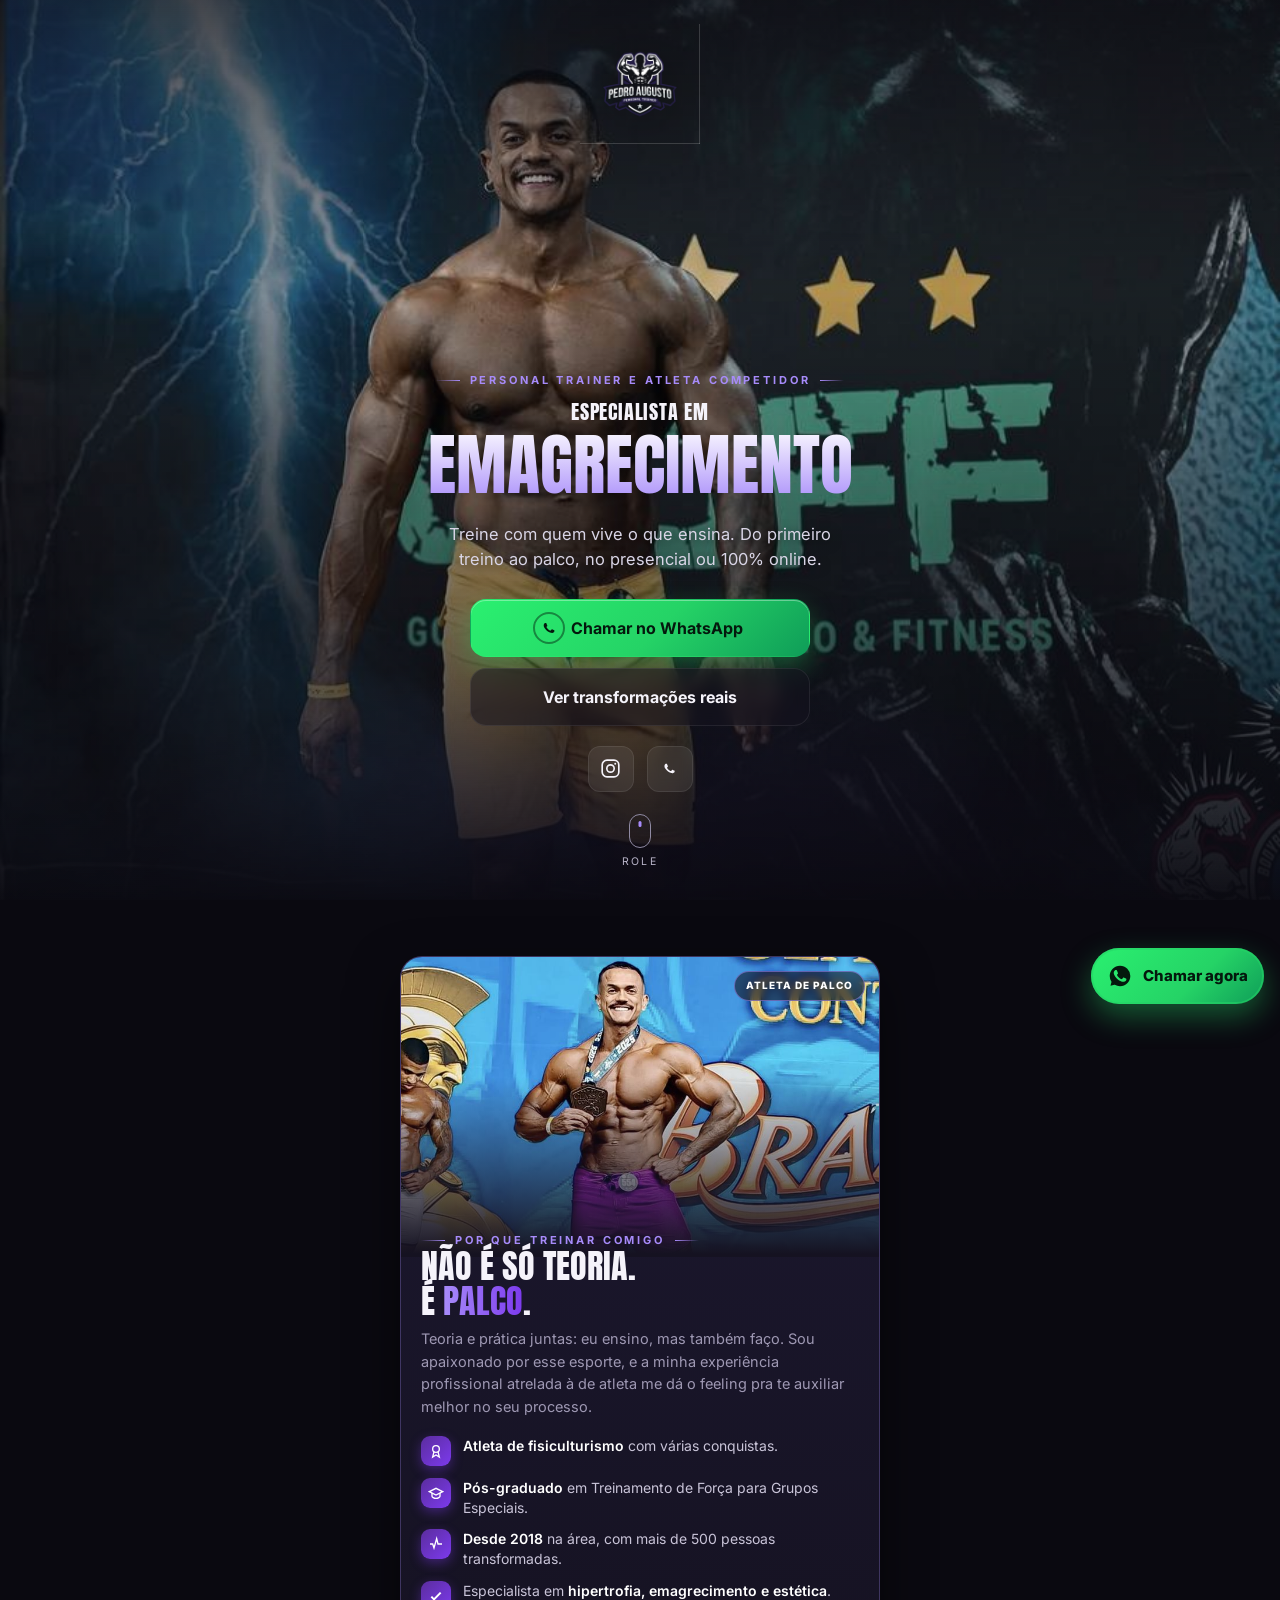
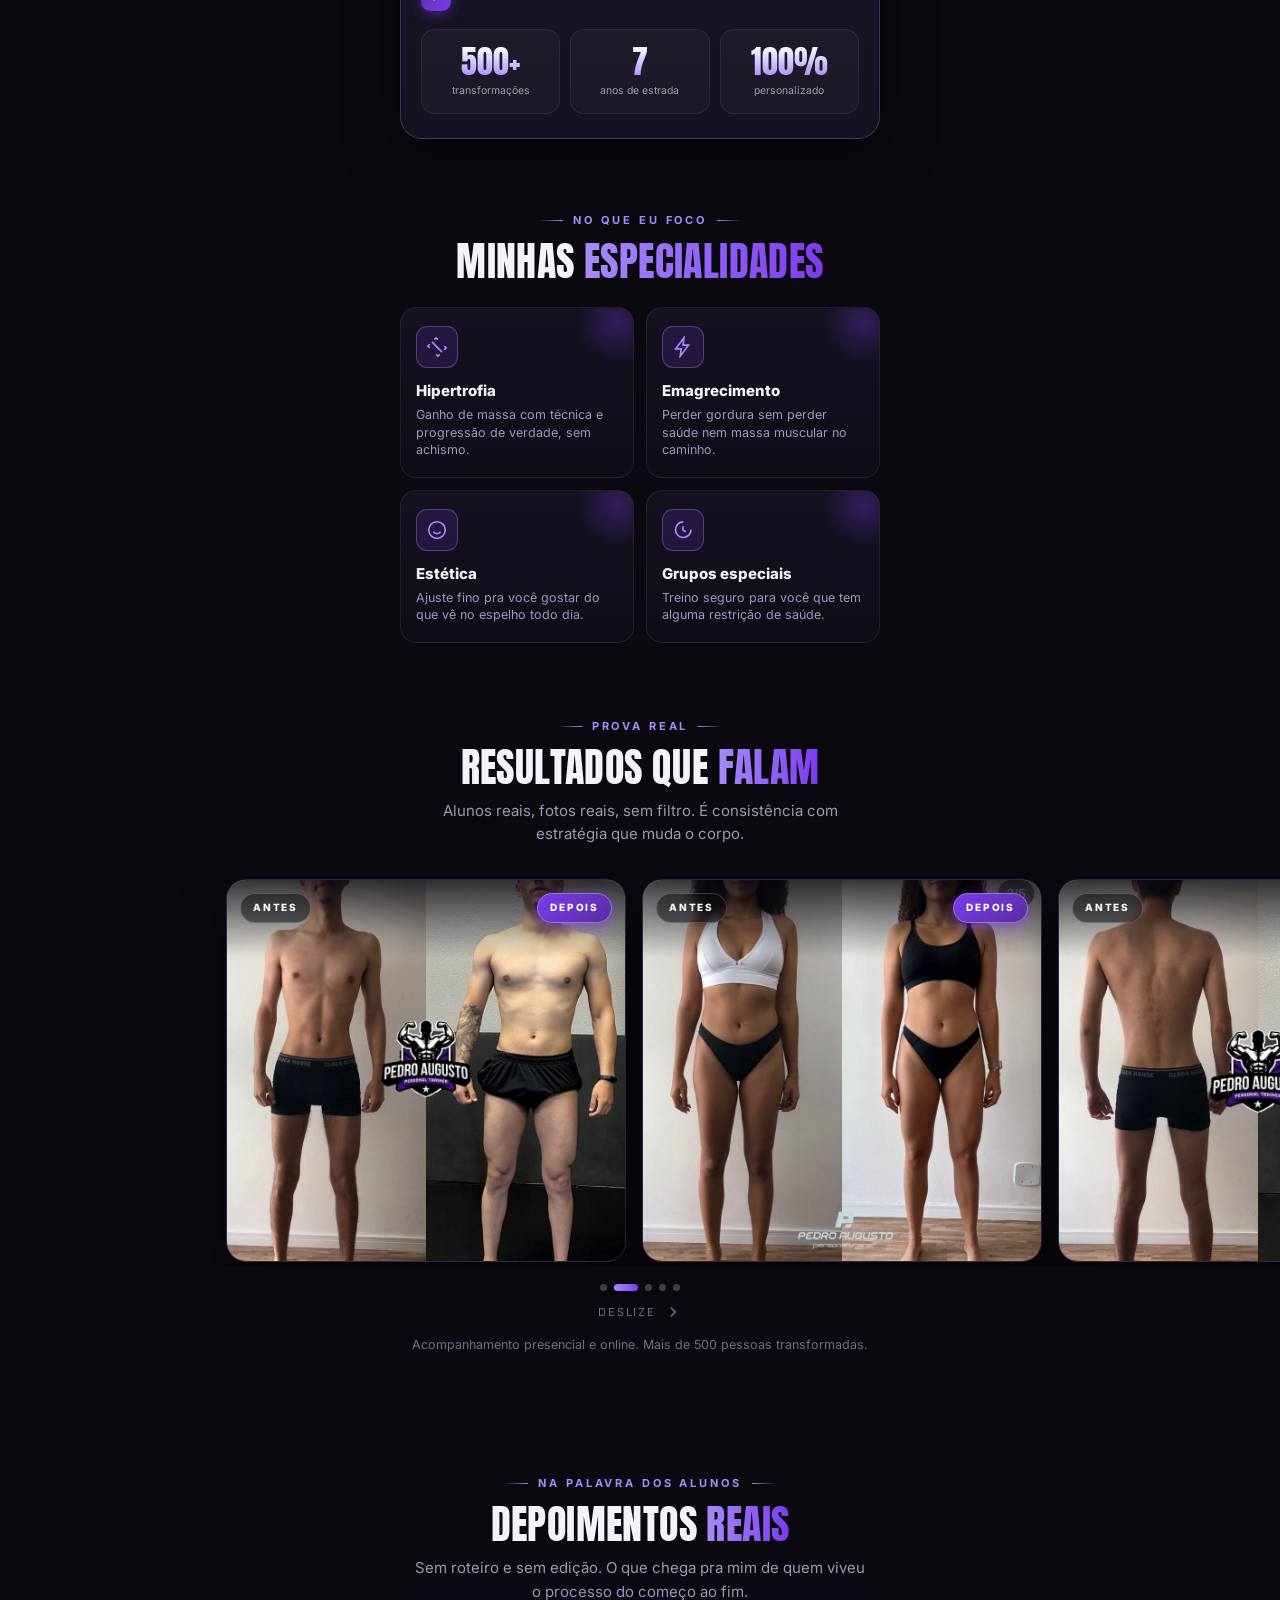
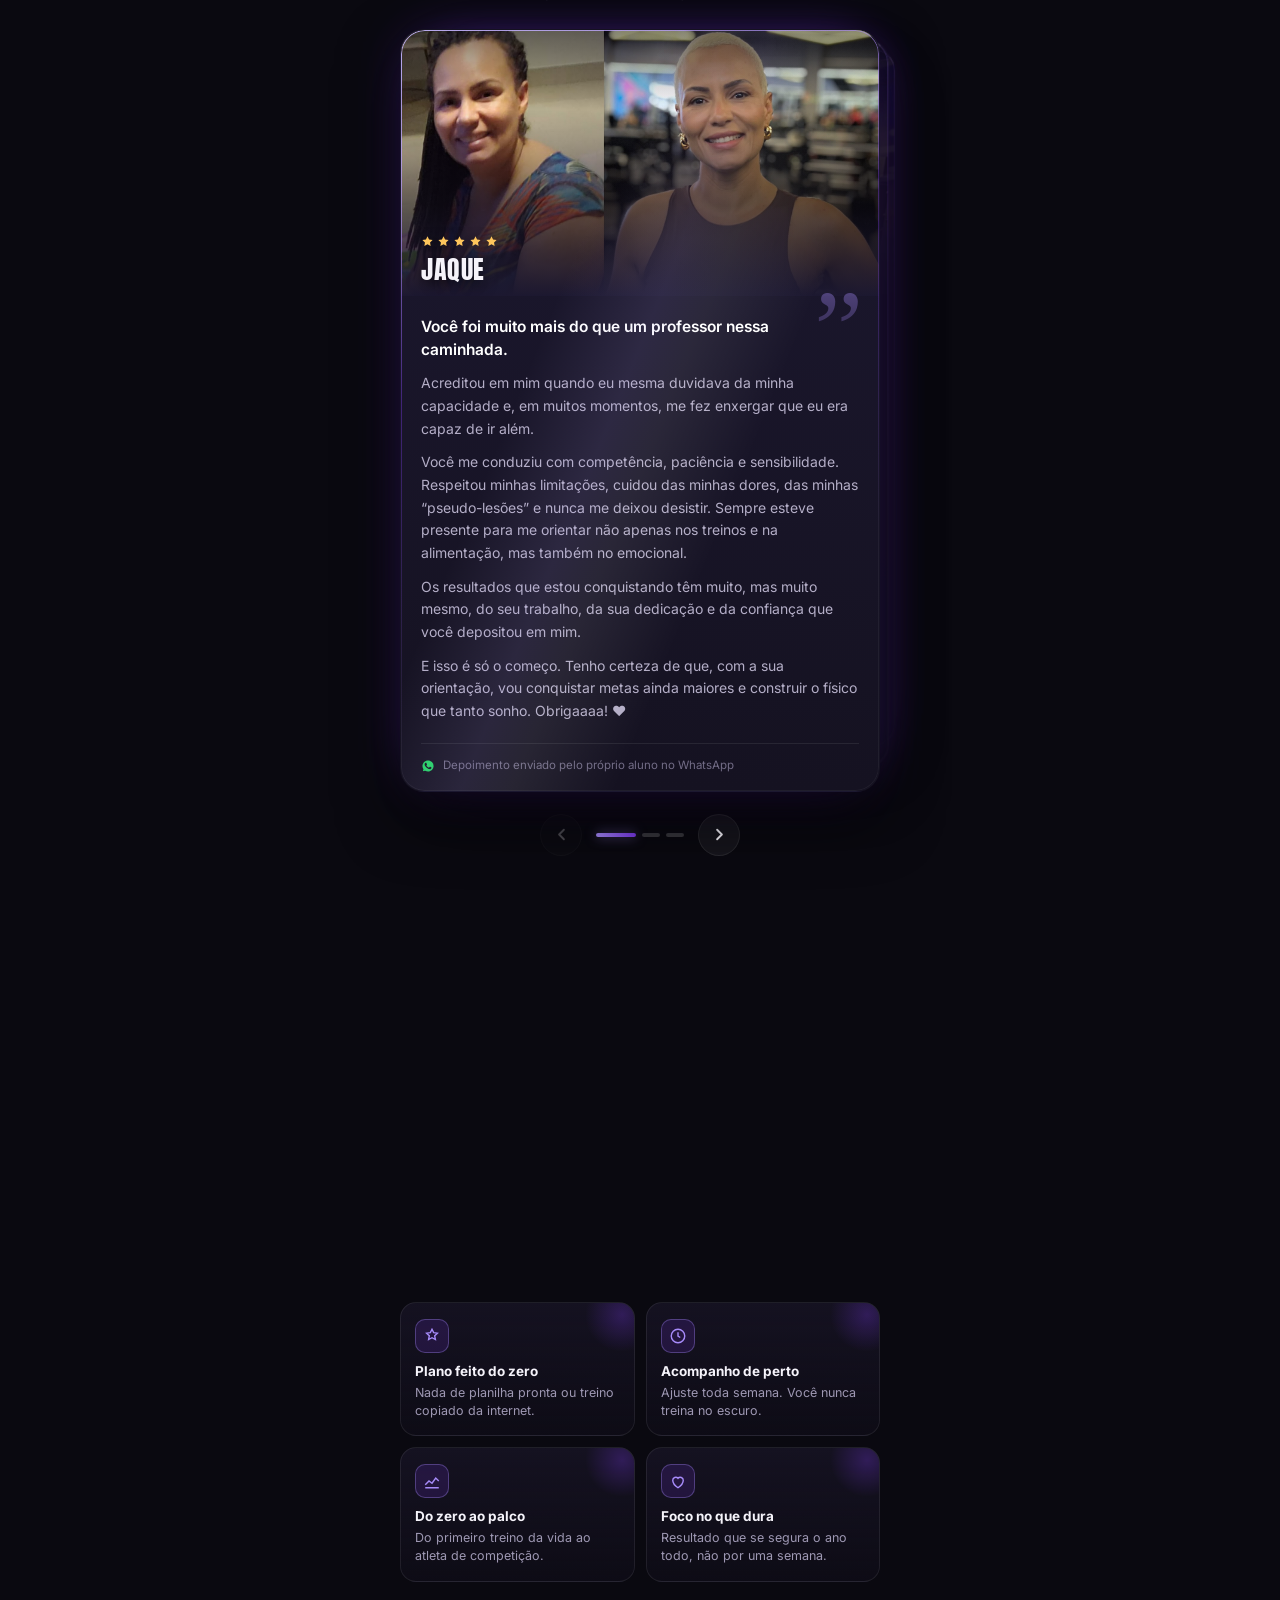
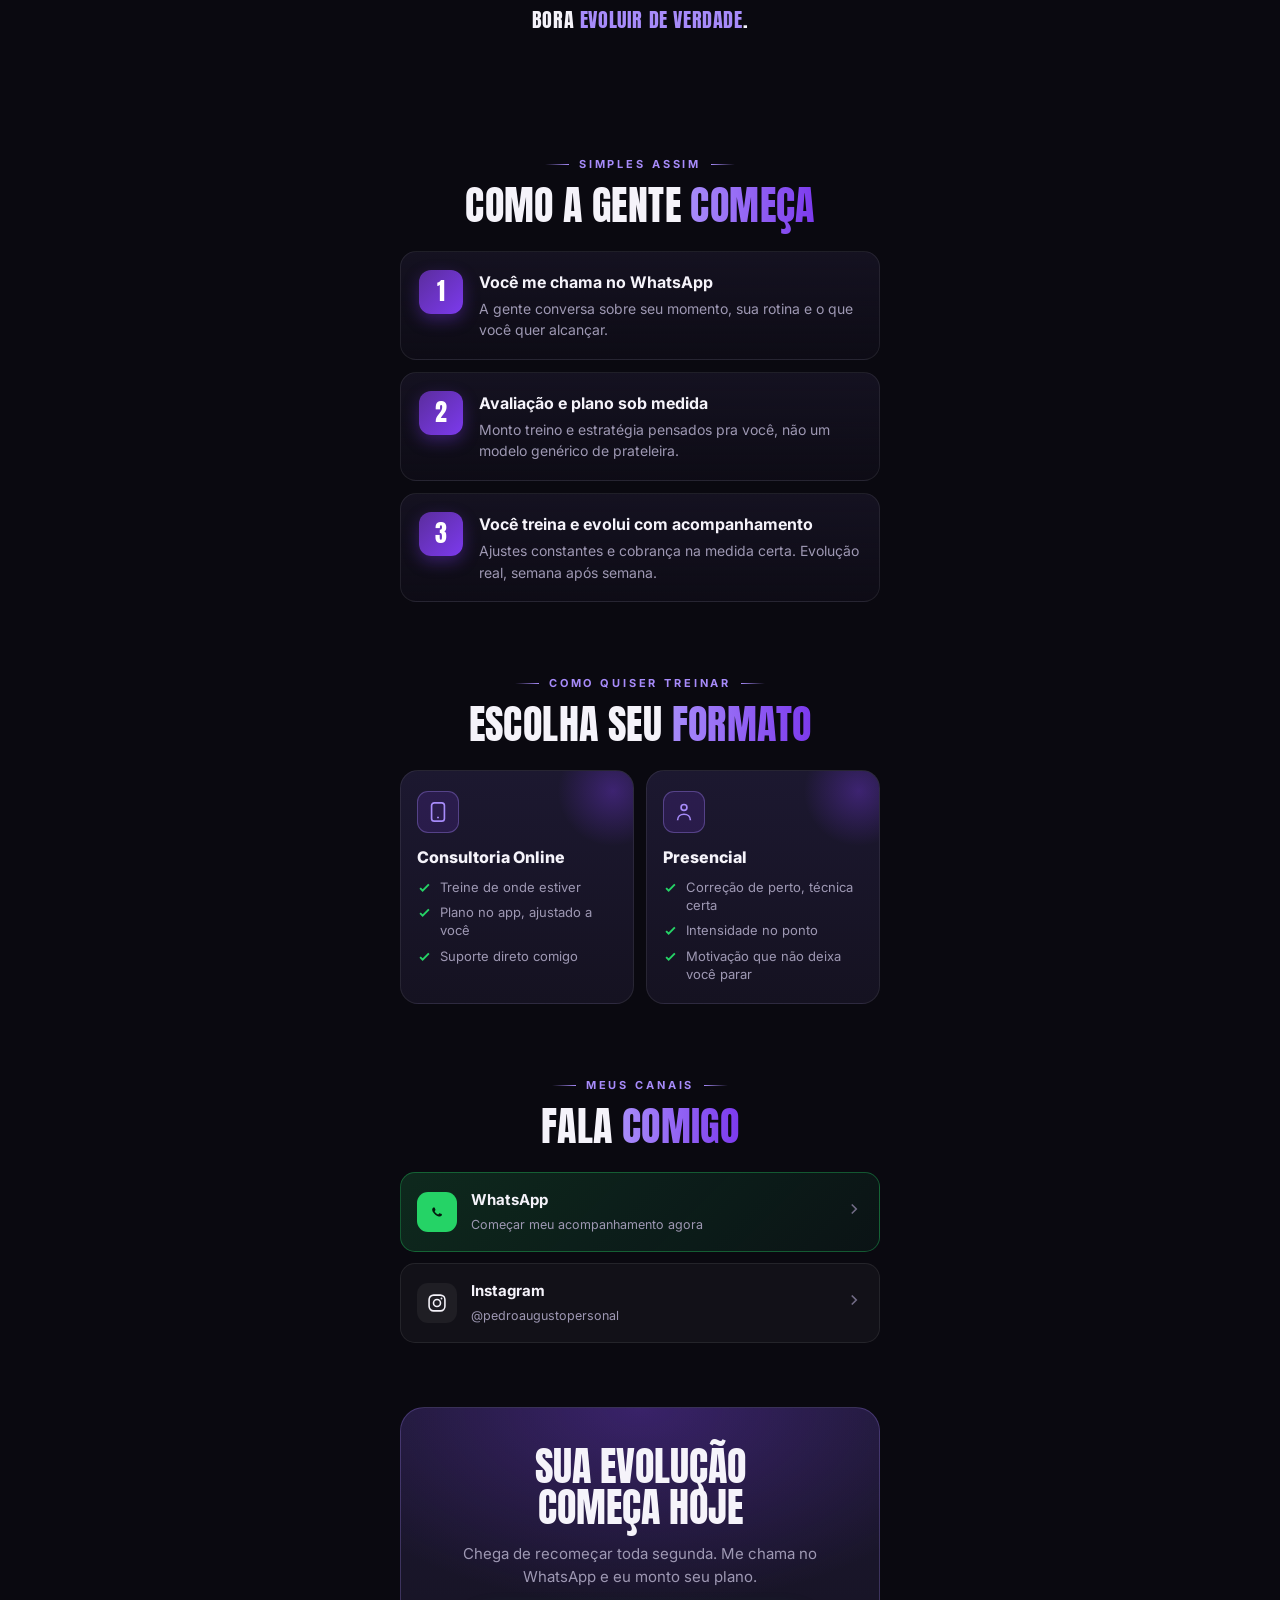
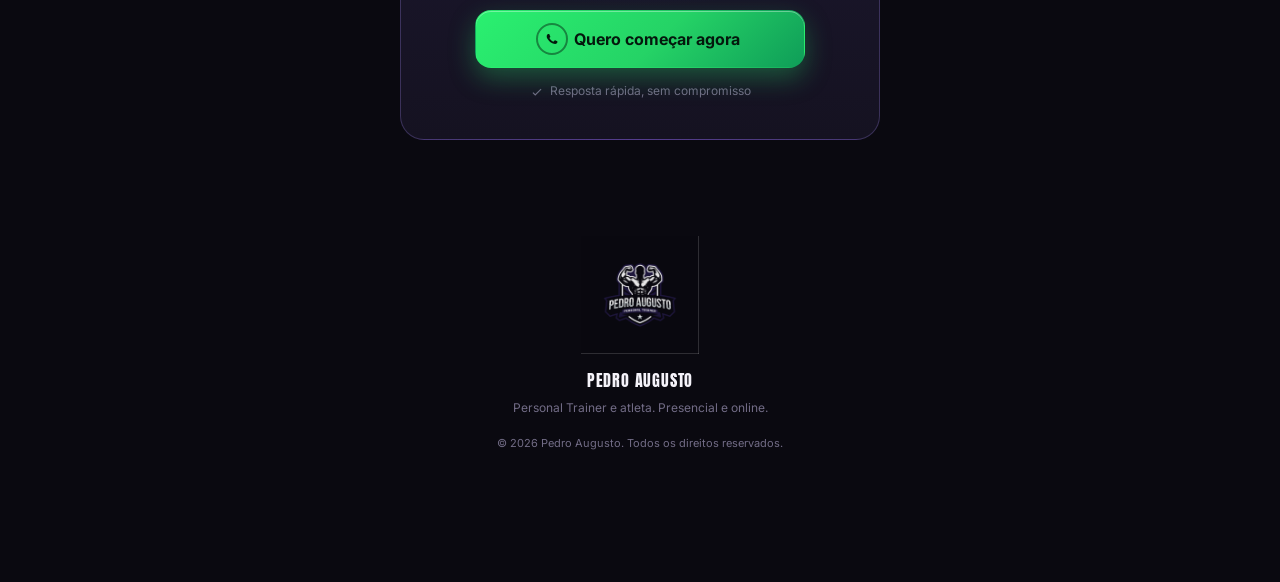
==== commit 437f573f: "Remove o selo dos cards e prepara o site para o Cloudflare Pages Sai o selo "Depoimento real" que fi" ====
--- a/index.html
+++ b/index.html
@@ -8,6 +8,15 @@
 <meta property="og:title" content="Pedro Augusto | Personal Trainer e Atleta">
 <meta property="og:description" content="Treine com quem vive o que ensina. Hipertrofia, emagrecimento e estetica. Presencial e online.">
 <meta property="og:type" content="website">
+<meta property="og:url" content="https://pedroaugustopersonal.com.br/">
+<meta property="og:site_name" content="Pedro Augusto Personal Trainer">
+<meta property="og:locale" content="pt_BR">
+<meta property="og:image" content="https://pedroaugustopersonal.com.br/img/premiado.jpg">
+<meta property="og:image:alt" content="Pedro Augusto, personal trainer e atleta de fisiculturismo">
+<meta name="twitter:card" content="summary_large_image">
+<link rel="canonical" href="https://pedroaugustopersonal.com.br/">
+<link rel="icon" href="img/logo.png">
+<link rel="apple-touch-icon" href="img/logo.png">
 <meta name="theme-color" content="#0A0910">
 <link rel="preconnect" href="https://fonts.googleapis.com">
 <link rel="preconnect" href="https://fonts.gstatic.com" crossorigin>
@@ -140,10 +149,6 @@
        <div class="vc-in">
         <div class="vc-photo">
           <img src="img/jaque.jpg" alt="Jaque, aluna do Pedro Augusto, antes e depois do acompanhamento" loading="lazy">
-          <span class="vc-badge">
-            <svg width="11" height="11" viewBox="0 0 24 24" fill="none" stroke="currentColor" stroke-width="3.4"><path d="M5 13l4 4L19 7"/></svg>
-            Depoimento real
-          </span>
           <div class="vc-id">
             <span class="stars" role="img" aria-label="5 de 5 estrelas">
               <svg width="13" height="13" viewBox="0 0 24 24" fill="currentColor"><path d="M12 2.4l2.9 5.9 6.5.95-4.7 4.58 1.11 6.47L12 17.25l-5.81 3.05 1.11-6.47-4.7-4.58 6.5-.95z"/></svg>
@@ -175,10 +180,6 @@
        <div class="vc-in">
         <div class="vc-photo">
           <img src="img/cliente-2.jpg" alt="Marcus, aluno do Pedro Augusto, na academia" loading="lazy">
-          <span class="vc-badge">
-            <svg width="11" height="11" viewBox="0 0 24 24" fill="none" stroke="currentColor" stroke-width="3.4"><path d="M5 13l4 4L19 7"/></svg>
-            Depoimento real
-          </span>
           <div class="vc-id">
             <span class="stars" role="img" aria-label="5 de 5 estrelas">
             <svg width="13" height="13" viewBox="0 0 24 24" fill="currentColor"><path d="M12 2.4l2.9 5.9 6.5.95-4.7 4.58 1.11 6.47L12 17.25l-5.81 3.05 1.11-6.47-4.7-4.58 6.5-.95z"/></svg>
@@ -208,10 +209,6 @@
        <div class="vc-in">
         <div class="vc-photo">
           <img src="img/bruce.jpg" alt="Bruce, aluno do Pedro Augusto, na academia" loading="lazy">
-          <span class="vc-badge">
-            <svg width="11" height="11" viewBox="0 0 24 24" fill="none" stroke="currentColor" stroke-width="3.4"><path d="M5 13l4 4L19 7"/></svg>
-            Depoimento real
-          </span>
           <div class="vc-id">
             <span class="stars" role="img" aria-label="5 de 5 estrelas">
               <svg width="13" height="13" viewBox="0 0 24 24" fill="currentColor"><path d="M12 2.4l2.9 5.9 6.5.95-4.7 4.58 1.11 6.47L12 17.25l-5.81 3.05 1.11-6.47-4.7-4.58 6.5-.95z"/></svg>
--- a/css/styles.css
+++ b/css/styles.css
@@ -196,10 +196,6 @@
 .vc-photo img{width:100%;height:266px;object-fit:cover;object-position:50% 20%;display:block}
 .vc-photo::after{content:"";position:absolute;inset:0;pointer-events:none;
   background:linear-gradient(180deg,rgba(10,9,16,.5) 0%,transparent 30%,rgba(14,12,22,.6) 66%,var(--panel-2) 100%)}
-.vc-badge{position:absolute;top:14px;right:14px;z-index:2;display:inline-flex;align-items:center;gap:6px;
-  font-size:10px;font-weight:800;letter-spacing:.1em;text-transform:uppercase;color:#fff;
-  background:rgba(10,9,16,.55);border:1px solid rgba(167,139,250,.5);backdrop-filter:blur(4px);padding:6px 11px;border-radius:999px}
-.vc-badge svg{color:var(--glow)}
 .vc-id{position:absolute;left:20px;right:20px;bottom:14px;z-index:2}
 .vc-id .stars{display:flex;gap:3px;color:#FFC65C;filter:drop-shadow(0 2px 6px rgba(0,0,0,.65))}
 .vc-id b{display:block;margin-top:8px;font-family:'Anton',sans-serif;font-weight:400;text-transform:uppercase;
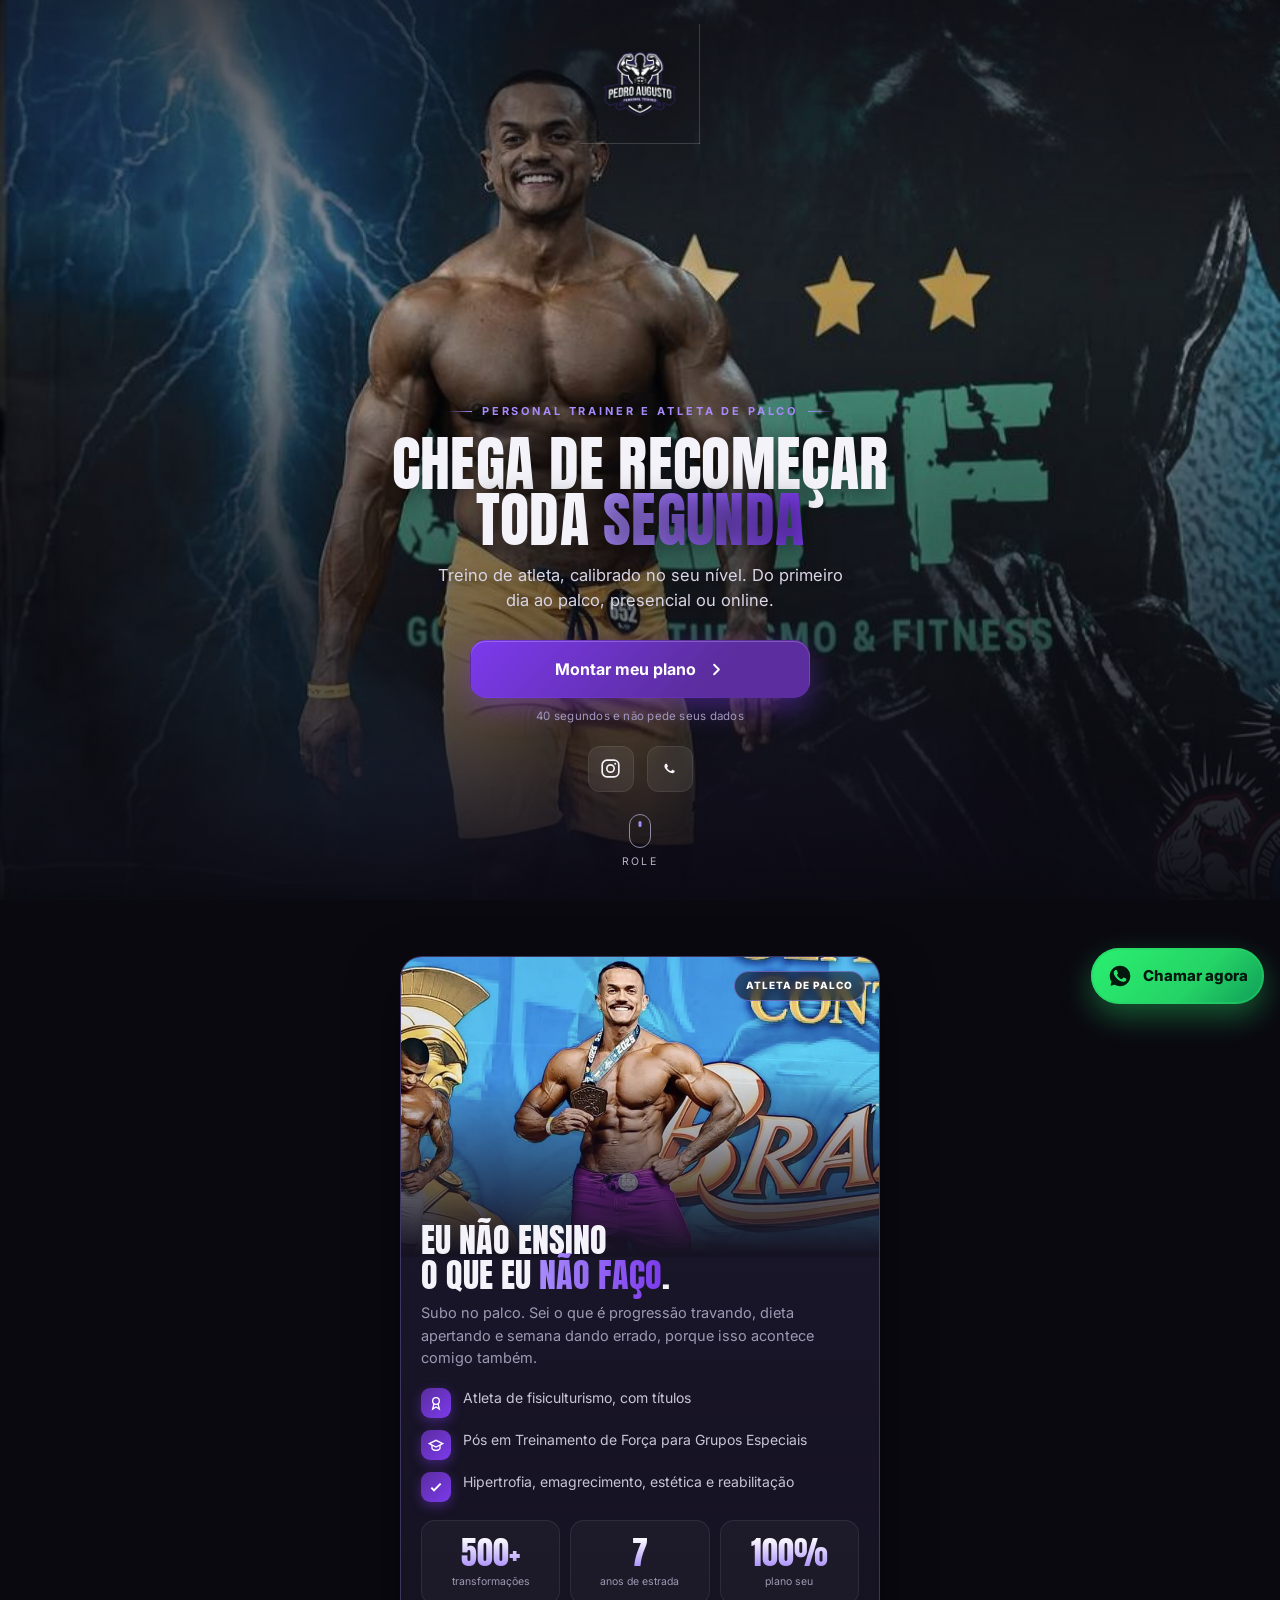
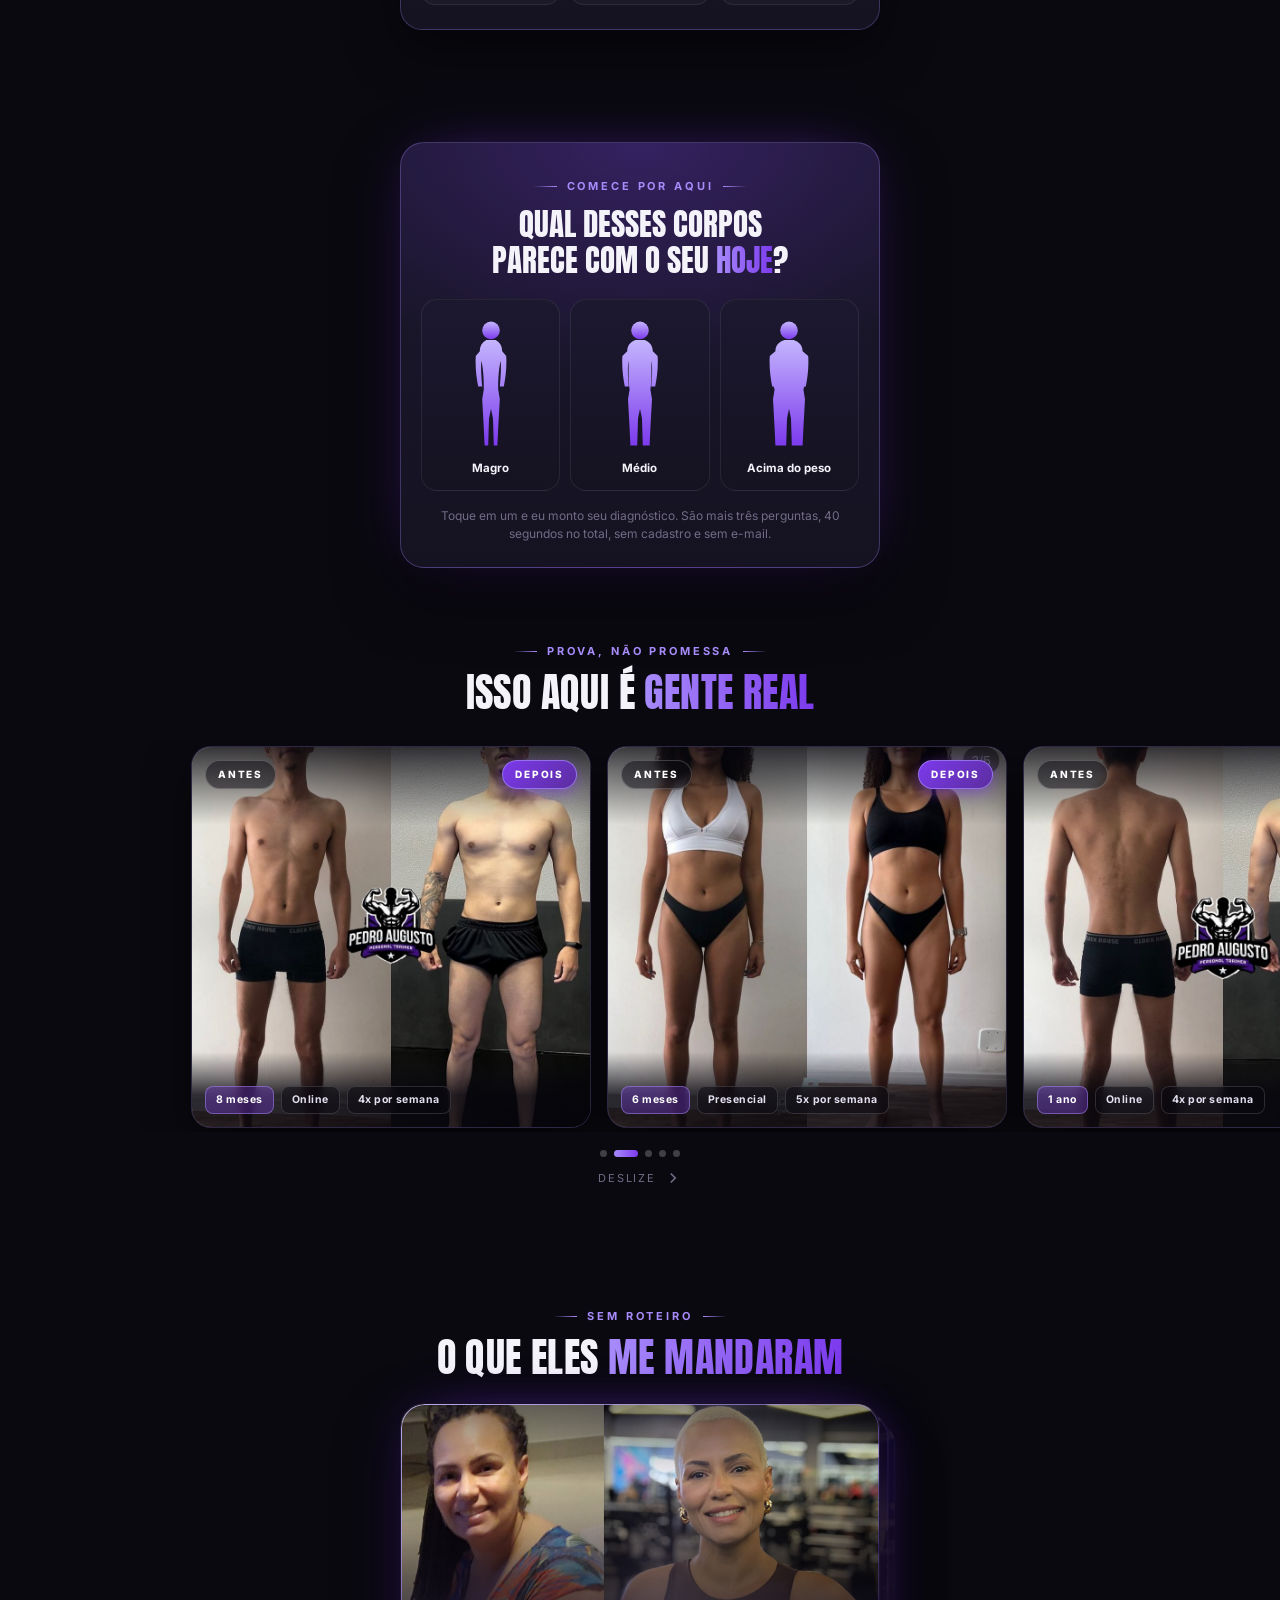
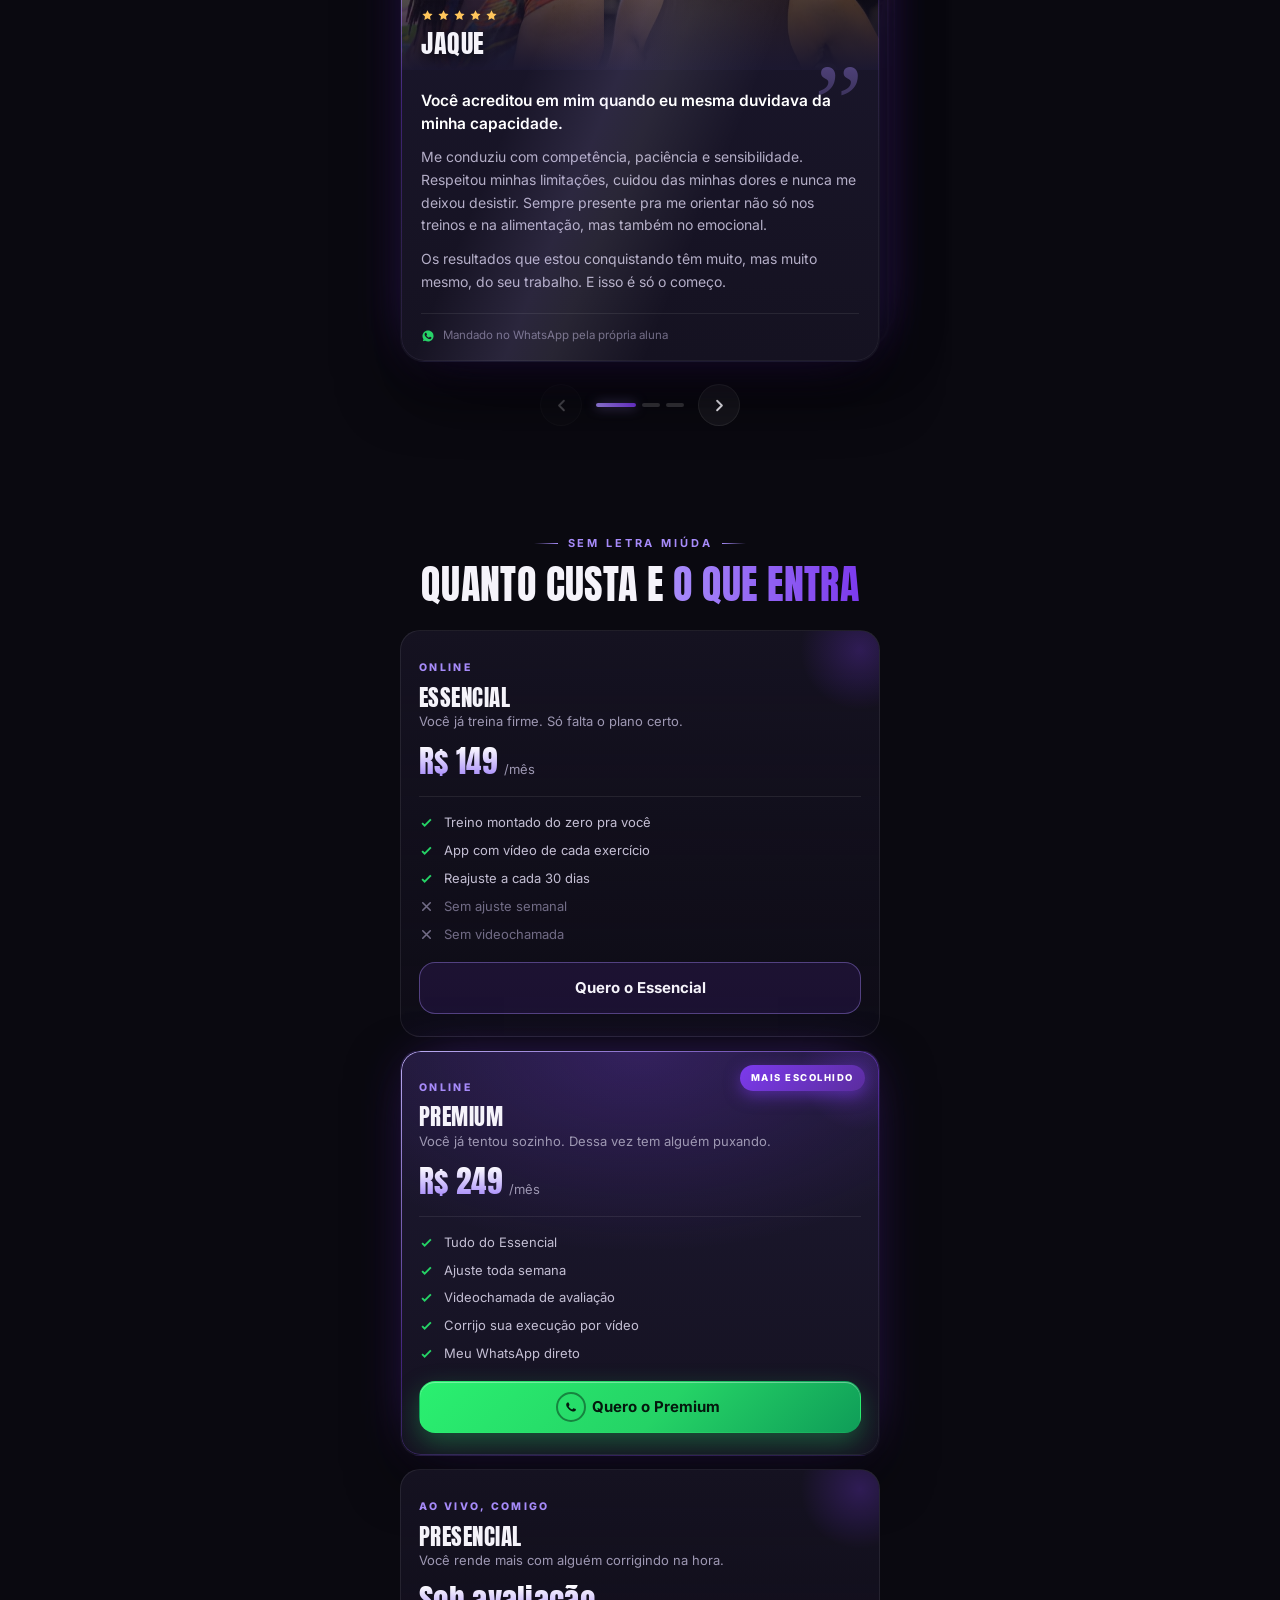
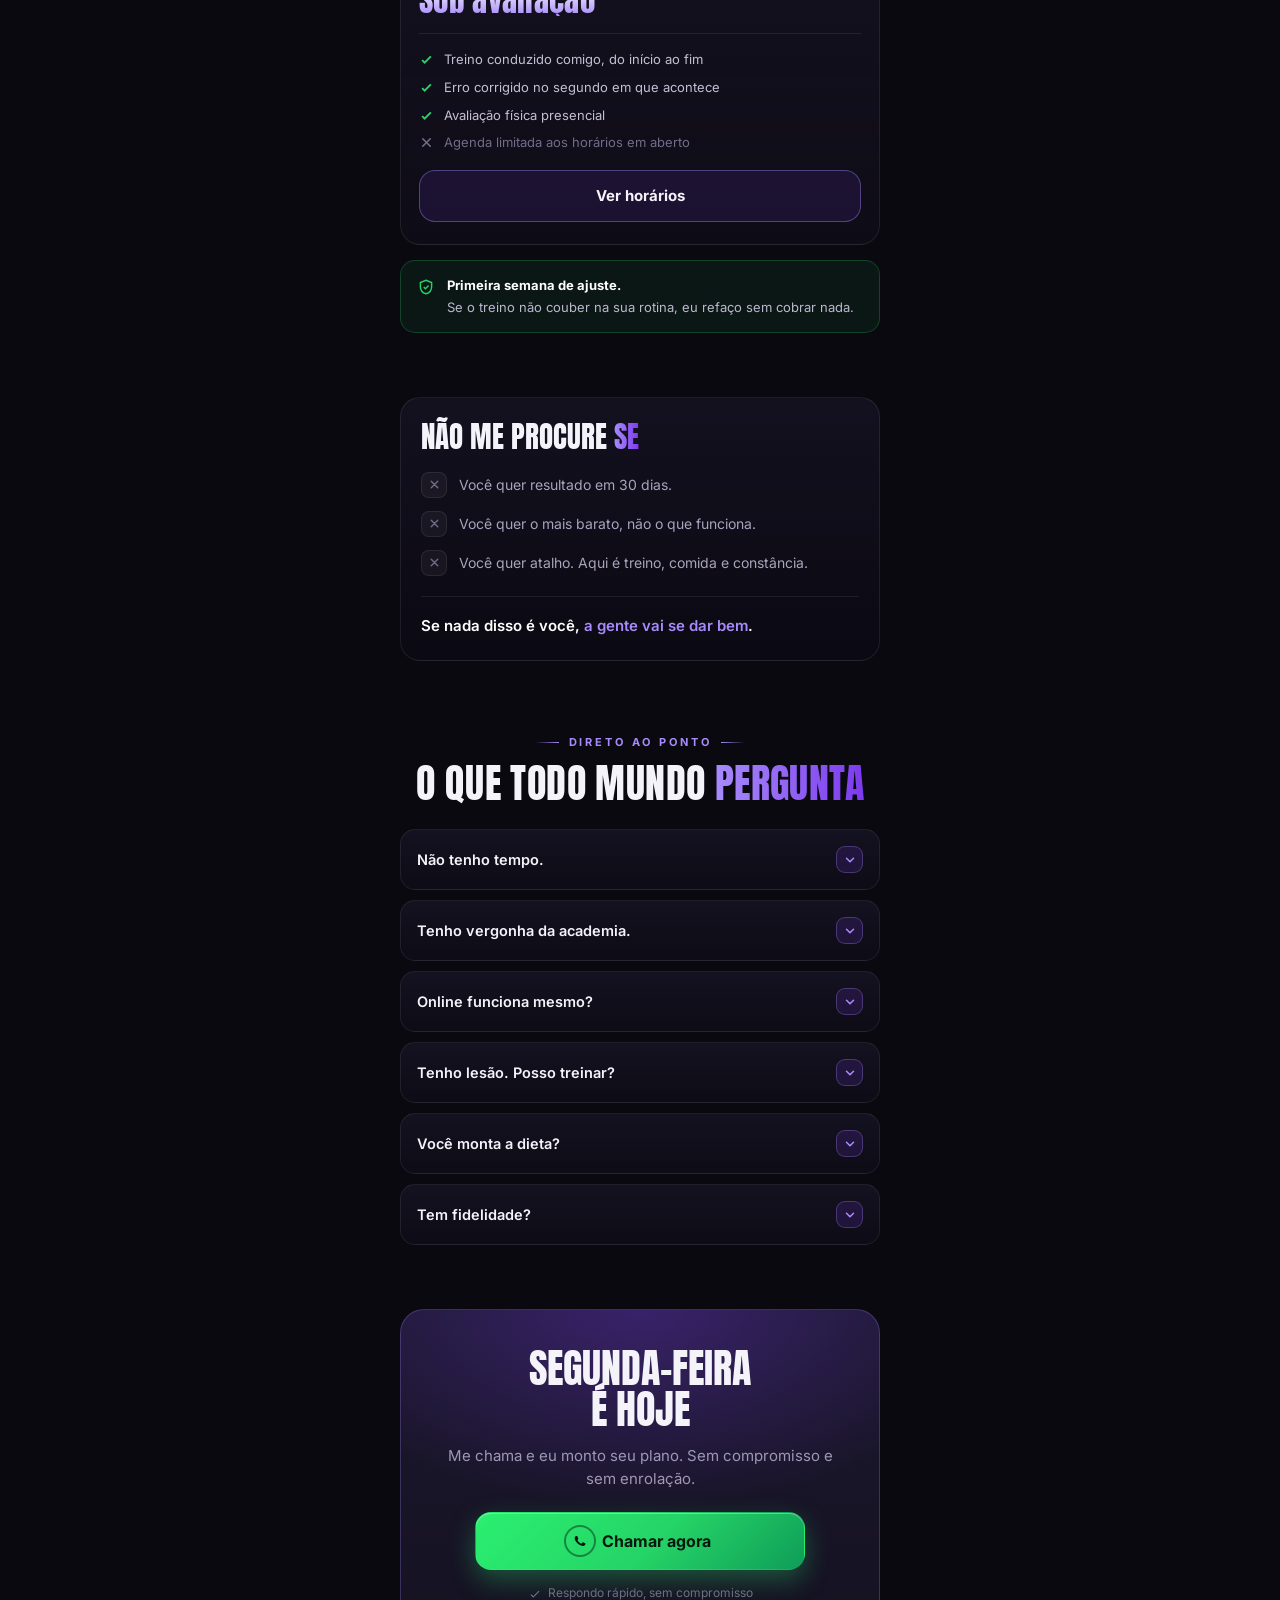
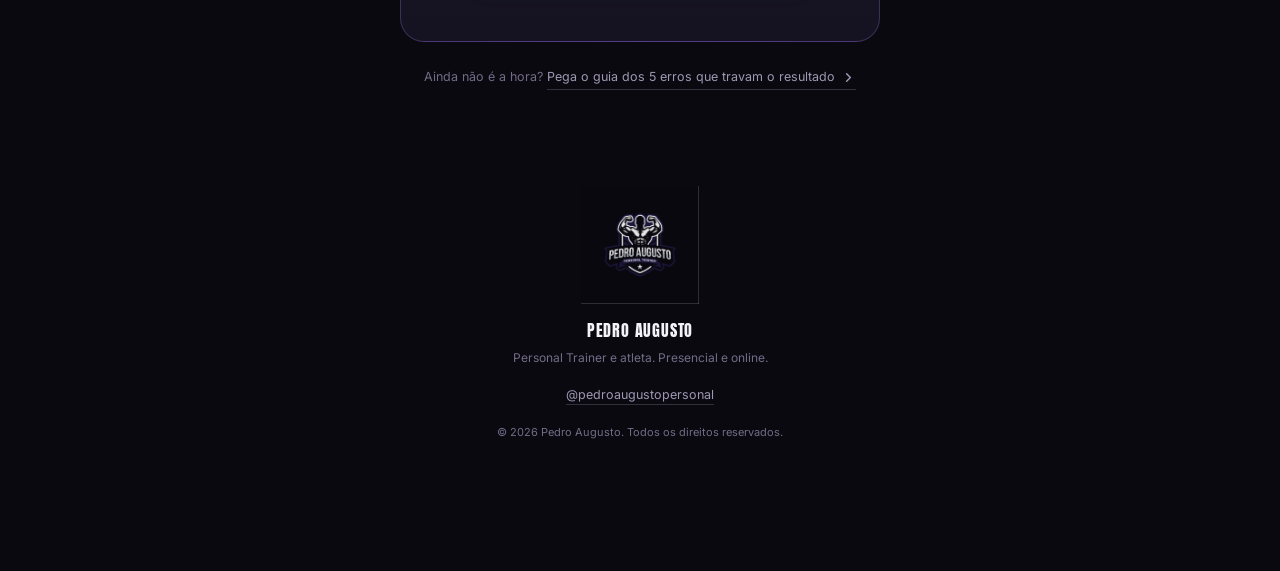
==== commit 27fc9192: "atualização" ====
--- a/index.html
+++ b/index.html
@@ -28,6 +28,16 @@
 <div class="bg-grain"></div>
 <div class="progress" id="prog"></div>
 
+<!-- Barra de retomada: so aparece para quem ja fez o diagnostico numa
+     visita anterior. O texto e montado pelo js/script.js. -->
+<div class="resume" id="resume" hidden>
+  <span class="rz-tx">Você parou em <b id="rzPerfil"></b></span>
+  <button class="rz-go" id="rzGo" type="button">Ver meu plano</button>
+  <button class="rz-x" id="rzX" type="button" aria-label="Dispensar">
+    <svg width="13" height="13" viewBox="0 0 24 24" fill="none" stroke="currentColor" stroke-width="2.6" stroke-linecap="round"><path d="M6 6l12 12M18 6L6 18"/></svg>
+  </button>
+</div>
+
 <!-- ============ HERO ============ -->
 <header class="hero">
   <div class="hero-media" id="heroMedia">
@@ -37,24 +47,25 @@
   <div class="hero-top"><img src="img/logo.png" alt="Pedro Augusto, Personal Trainer"></div>
 
   <div class="hero-content">
-    <span class="eyebrow">Personal trainer e atleta competidor</span>
-    <h1 class="h-title">
-      <span class="small">Especialista em</span>
-      <span class="rot"><span class="rot-word" id="rotWord">hipertrofia</span></span>
-    </h1>
-    <p class="hero-sub">Treine com quem vive o que ensina. Do primeiro treino ao palco, no presencial ou 100% online.</p>
+    <span class="eyebrow">Personal trainer e atleta de palco</span>
+    <!-- O titulo troca depois do diagnostico, conforme o perfil da pessoa.
+         O texto padrao, para quem ainda nao respondeu, e este daqui. -->
+    <h1 class="h-title" id="heroTitle">Chega de recomeçar<br>toda <span class="grad">segunda</span></h1>
+    <p class="hero-sub">Treino de atleta, calibrado no seu nível. Do primeiro dia ao palco, presencial ou online.</p>
+
     <div class="cta-row">
-      <a class="btn btn-wa wa-link" href="https://wa.me/5561991826565?text=Oi%20Pedro%21%20Vim%20pela%20sua%20p%C3%A1gina%20e%20quero%20come%C3%A7ar%20meu%20acompanhamento." target="_blank" rel="noopener">
-        <span class="pulse"><svg width="22" height="22" viewBox="0 0 24 24" fill="currentColor"><path d="M17.5 14.4c-.3-.15-1.7-.84-2-.94-.26-.1-.46-.15-.65.15-.2.29-.75.94-.92 1.13-.17.2-.34.22-.63.08-.3-.15-1.25-.46-2.38-1.47-.88-.78-1.47-1.75-1.64-2.05-.17-.29-.02-.45.13-.6.13-.13.29-.34.44-.51.14-.17.19-.29.29-.49.1-.2.05-.36-.02-.51-.08-.15-.65-1.57-.9-2.15-.24-.56-.48-.48-.65-.49h-.56c-.19 0-.51.07-.77.36-.26.29-1.01.99-1.01 2.41 0 1.42 1.04 2.79 1.18 2.98.15.2 2.03 3.1 4.92 4.35.69.3 1.22.47 1.64.6.69.22 1.31.19 1.81.11.55-.08 1.7-.69 1.94-1.36.24-.67.24-1.24.17-1.36-.07-.12-.26-.19-.56-.34z"/></svg></span>
-        Chamar no WhatsApp
+      <a class="btn btn-brand" href="#diagnostico" id="heroCta">
+        <span class="bt-tx">Montar meu plano</span>
+        <svg class="ba-arrow" width="19" height="19" viewBox="0 0 24 24" fill="none" stroke="currentColor" stroke-width="2.4" stroke-linecap="round" stroke-linejoin="round"><path d="M9 6l6 6-6 6"/></svg>
       </a>
-      <a class="btn btn-ghost" href="#transformacoes">Ver transformações reais</a>
-    </div>
+      <span class="cta-alt">40 segundos e não pede seus dados</span>
+    </div>
+
     <div class="socials">
       <a class="soc ig-link" href="https://instagram.com/pedroaugustopersonal" aria-label="Instagram" target="_blank" rel="noopener">
         <svg width="21" height="21" viewBox="0 0 24 24" fill="none" stroke="currentColor" stroke-width="1.9"><rect x="2.5" y="2.5" width="19" height="19" rx="5.5"/><circle cx="12" cy="12" r="4.2"/><circle cx="17.4" cy="6.6" r="1.1" fill="currentColor" stroke="none"/></svg>
       </a>
-      <a class="soc wa-link" href="https://wa.me/5561991826565?text=Oi%20Pedro%21%20Vim%20pela%20sua%20p%C3%A1gina%20e%20quero%20come%C3%A7ar%20meu%20acompanhamento." target="_blank" rel="noopener" aria-label="WhatsApp">
+      <a class="soc wa-link" href="https://wa.me/5561991826565?text=Oi%20Pedro%21%20Vim%20pela%20sua%20p%C3%A1gina%20e%20quero%20come%C3%A7ar." target="_blank" rel="noopener" aria-label="WhatsApp">
         <svg width="21" height="21" viewBox="0 0 24 24" fill="currentColor"><path d="M17.5 14.4c-.3-.15-1.7-.84-2-.94-.26-.1-.46-.15-.65.15-.2.29-.75.94-.92 1.13-.17.2-.34.22-.63.08-.3-.15-1.25-.46-2.38-1.47-.88-.78-1.47-1.75-1.64-2.05-.17-.29-.02-.45.13-.6.13-.13.29-.34.44-.51.14-.17.19-.29.29-.49.1-.2.05-.36-.02-.51-.08-.15-.65-1.57-.9-2.15-.24-.56-.48-.48-.65-.49h-.56c-.19 0-.51.07-.77.36-.26.29-1.01.99-1.01 2.41 0 1.42 1.04 2.79 1.18 2.98.15.2 2.03 3.1 4.92 4.35.69.3 1.22.47 1.64.6.69.22 1.31.19 1.81.11.55-.08 1.7-.69 1.94-1.36.24-.67.24-1.24.17-1.36-.07-.12-.26-.19-.56-.34z"/></svg>
       </a>
     </div>
@@ -62,7 +73,7 @@
   </div>
 </header>
 
-<!-- ============ AUTHORITY ============ -->
+<!-- ============ AUTORIDADE ============ -->
 <section class="auth">
   <div class="wrap">
     <div class="auth-card reveal">
@@ -71,78 +82,86 @@
         <img src="img/premiado.jpg" alt="Pedro Augusto premiado em competição">
       </div>
       <div class="auth-body">
-        <span class="eyebrow">Por que treinar comigo</span>
-        <h2>Não é só teoria.<br>É <span class="grad">palco</span>.</h2>
-        <p class="lead">Teoria e prática juntas: eu ensino, mas também faço. Sou apaixonado por esse esporte, e a minha experiência profissional atrelada à de atleta me dá o feeling pra te auxiliar melhor no seu processo.</p>
+        <h2>Eu não ensino<br>o que eu <span class="grad">não faço</span>.</h2>
+        <p class="lead">Subo no palco. Sei o que é progressão travando, dieta apertando e semana dando errado, porque isso acontece comigo também.</p>
         <ul class="creds">
-          <li><span class="ci"><svg width="16" height="16" viewBox="0 0 24 24" fill="none" stroke="currentColor" stroke-width="2"><circle cx="12" cy="9" r="5"/><path d="M9 13l-2 8 5-3 5 3-2-8"/></svg></span><span><b>Atleta de fisiculturismo</b> com várias conquistas.</span></li>
-          <li><span class="ci"><svg width="16" height="16" viewBox="0 0 24 24" fill="none" stroke="currentColor" stroke-width="2"><path d="M22 10L12 5 2 10l10 5 10-5z"/><path d="M6 12v5c0 1 2.7 3 6 3s6-2 6-3v-5"/></svg></span><span><b>Pós-graduado</b> em Treinamento de Força para Grupos Especiais.</span></li>
-          <li><span class="ci"><svg width="16" height="16" viewBox="0 0 24 24" fill="none" stroke="currentColor" stroke-width="2"><path d="M3 12h4l2 6 4-14 2 8h6"/></svg></span><span><b>Desde 2018</b> na área, com mais de 500 pessoas transformadas.</span></li>
-          <li><span class="ci"><svg width="16" height="16" viewBox="0 0 24 24" fill="none" stroke="currentColor" stroke-width="3"><path d="M5 13l4 4L19 7"/></svg></span><span>Especialista em <b>hipertrofia, emagrecimento e estética</b>.</span></li>
+          <li><span class="ci"><svg width="16" height="16" viewBox="0 0 24 24" fill="none" stroke="currentColor" stroke-width="2"><circle cx="12" cy="9" r="5"/><path d="M9 13l-2 8 5-3 5 3-2-8"/></svg></span><span>Atleta de fisiculturismo, com títulos</span></li>
+          <li><span class="ci"><svg width="16" height="16" viewBox="0 0 24 24" fill="none" stroke="currentColor" stroke-width="2"><path d="M22 10L12 5 2 10l10 5 10-5z"/><path d="M6 12v5c0 1 2.7 3 6 3s6-2 6-3v-5"/></svg></span><span>Pós em Treinamento de Força para Grupos Especiais</span></li>
+          <li><span class="ci"><svg width="16" height="16" viewBox="0 0 24 24" fill="none" stroke="currentColor" stroke-width="3"><path d="M5 13l4 4L19 7"/></svg></span><span>Hipertrofia, emagrecimento, estética e reabilitação</span></li>
         </ul>
         <div class="stats">
           <div class="stat"><div class="num" data-count="500" data-suffix="+">0</div><div class="lab">transformações</div></div>
           <div class="stat"><div class="num" data-count="7" data-suffix="">0</div><div class="lab">anos de estrada</div></div>
-          <div class="stat"><div class="num" data-count="100" data-suffix="%">0</div><div class="lab">personalizado</div></div>
-        </div>
-      </div>
-    </div>
-  </div>
-</section>
-
-<!-- ============ SPECIALTIES ============ -->
-<section style="padding-top:8px">
-  <div class="wrap">
-    <div class="sec-head reveal"><span class="eyebrow">No que eu foco</span><h2>Minhas <span class="grad">especialidades</span></h2></div>
-    <div class="spec">
-      <div class="s reveal"><div class="ic"><svg width="22" height="22" viewBox="0 0 24 24" fill="none" stroke="currentColor" stroke-width="1.8"><path d="M6.5 6.5l11 11M4 9l-2 2 2 2M20 15l2-2-2-2M9 4l2-2 2 2M15 20l-2 2-2-2"/></svg></div><h3>Hipertrofia</h3><p>Ganho de massa com técnica e progressão de verdade, sem achismo.</p></div>
-      <div class="s reveal d1"><div class="ic"><svg width="22" height="22" viewBox="0 0 24 24" fill="none" stroke="currentColor" stroke-width="1.8"><path d="M13 2L4 14h6l-1 8 9-12h-6z"/></svg></div><h3>Emagrecimento</h3><p>Perder gordura sem perder saúde nem massa muscular no caminho.</p></div>
-      <div class="s reveal"><div class="ic"><svg width="22" height="22" viewBox="0 0 24 24" fill="none" stroke="currentColor" stroke-width="1.8"><circle cx="12" cy="12" r="9"/><path d="M8 14s1.5 2 4 2 4-2 4-2M9 9h.01M15 9h.01"/></svg></div><h3>Estética</h3><p>Ajuste fino pra você gostar do que vê no espelho todo dia.</p></div>
-      <div class="s reveal d1"><div class="ic"><svg width="22" height="22" viewBox="0 0 24 24" fill="none" stroke="currentColor" stroke-width="1.8"><path d="M20.8 11.6a8.5 8.5 0 1 1-8.4-8.4"/><path d="M12 8v4l3 2"/></svg></div><h3>Grupos especiais</h3><p>Treino seguro para você que tem alguma restrição de saúde.</p></div>
-    </div>
-  </div>
-</section>
-
-<!-- ============ TRANSFORMATIONS ============ -->
+          <div class="stat"><div class="num" data-count="100" data-suffix="%">0</div><div class="lab">plano seu</div></div>
+        </div>
+      </div>
+    </div>
+  </div>
+</section>
+
+<!-- ============ PRIMEIRA PERGUNTA, NA PROPRIA PAGINA ============
+     De proposito a pergunta 1 acontece aqui, a vista, e nao atras de um
+     botao "comecar". Quem toca numa silhueta ja respondeu: o diagnostico
+     abre em tela cheia direto na pergunta 2, levando essa resposta junto.
+     As outras tres perguntas estao no bloco class="qzfull", no fim deste
+     arquivo. Os data-val tem que continuar batendo com os de la.      -->
+<section id="diagnostico">
+  <div class="wrap">
+    <div class="qzcall reveal">
+      <span class="eyebrow">Comece por aqui</span>
+      <h2>Qual desses corpos<br>parece com o seu <span class="grad">hoje</span>?</h2>
+      <div class="qf-corpos qc-corpos">
+        <button class="qf-corpo qz-inicio" type="button" data-val="magro" data-label="magro"><span class="si" data-corpo="magro"></span><b>Magro</b></button>
+        <button class="qf-corpo qz-inicio" type="button" data-val="medio" data-label="médio"><span class="si" data-corpo="medio"></span><b>Médio</b></button>
+        <button class="qf-corpo qz-inicio" type="button" data-val="acima" data-label="acima do peso"><span class="si" data-corpo="acima"></span><b>Acima do peso</b></button>
+      </div>
+      <p class="qc-nota">Toque em um e eu monto seu diagnóstico. São mais três perguntas, 40 segundos no total, sem cadastro e sem e-mail.</p>
+    </div>
+  </div>
+</section>
+
+<!-- ============ TRANSFORMACOES ============
+     ATENCAO: os data-meta abaixo estao com valores DE EXEMPLO. Troque
+     pelos numeros reais de cada aluno antes de publicar, ou apague o
+     atributo do card que voce nao souber os dados: sem data-meta o card
+     aparece sem tarja, como era antes.
+     Formato: data-meta="tempo|formato|frequencia"                  -->
 <section class="proof" id="transformacoes">
   <div class="wrap">
     <div class="sec-head reveal">
-      <span class="eyebrow">Prova real</span>
-      <h2>Resultados que <span class="grad">falam</span></h2>
-      <p>Alunos reais, fotos reais, sem filtro. É consistência com estratégia que muda o corpo.</p>
+      <span class="eyebrow">Prova, não promessa</span>
+      <h2>Isso aqui é <span class="grad">gente real</span></h2>
     </div>
   </div>
   <div class="tvp reveal d1">
     <div class="tcar" id="tcar">
-      <article class="tcard"><div class="ba"><span class="chip chip-b">Antes</span><span class="chip chip-a">Depois</span><img src="img/transformacao-1.jpg" alt="Transformação de aluno, antes e depois" loading="lazy"></div></article>
-      <article class="tcard"><div class="ba"><span class="chip chip-b">Antes</span><span class="chip chip-a">Depois</span><img src="img/transformacao-3.jpg" alt="Transformação de aluna, antes e depois" loading="lazy"></div></article>
-      <article class="tcard"><div class="ba"><span class="chip chip-b">Antes</span><span class="chip chip-a">Depois</span><img src="img/transformacao-4.jpg" alt="Transformação de aluno, antes e depois" loading="lazy"></div></article>
-      <article class="tcard"><div class="ba"><span class="chip chip-b">Antes</span><span class="chip chip-a">Depois</span><img src="img/transformacao-5.jpg" alt="Transformação de aluna, antes e depois" loading="lazy"></div></article>
-      <article class="tcard"><div class="ba"><span class="chip chip-b">Antes</span><span class="chip chip-a">Depois</span><img src="img/transformacao-6.jpg" alt="Transformação de aluna, antes e depois" loading="lazy"></div></article>
+      <article class="tcard" data-meta="8 meses|Online|4x por semana"><div class="ba"><span class="chip chip-b">Antes</span><span class="chip chip-a">Depois</span><img src="img/transformacao-1.jpg" alt="Transformação de aluno, antes e depois" loading="lazy"></div></article>
+      <article class="tcard" data-meta="6 meses|Presencial|5x por semana"><div class="ba"><span class="chip chip-b">Antes</span><span class="chip chip-a">Depois</span><img src="img/transformacao-3.jpg" alt="Transformação de aluna, antes e depois" loading="lazy"></div></article>
+      <article class="tcard" data-meta="1 ano|Online|4x por semana"><div class="ba"><span class="chip chip-b">Antes</span><span class="chip chip-a">Depois</span><img src="img/transformacao-4.jpg" alt="Transformação de aluno, antes e depois" loading="lazy"></div></article>
+      <article class="tcard" data-meta="10 meses|Presencial|3x por semana"><div class="ba"><span class="chip chip-b">Antes</span><span class="chip chip-a">Depois</span><img src="img/transformacao-5.jpg" alt="Transformação de aluna, antes e depois" loading="lazy"></div></article>
+      <article class="tcard" data-meta="7 meses|Online|5x por semana"><div class="ba"><span class="chip chip-b">Antes</span><span class="chip chip-a">Depois</span><img src="img/transformacao-6.jpg" alt="Transformação de aluna, antes e depois" loading="lazy"></div></article>
     </div>
   </div>
   <div class="wrap">
     <div class="tdots" id="tdots" aria-hidden="true"></div>
     <div class="swipe-hint">deslize<svg width="18" height="18" viewBox="0 0 24 24" fill="none" stroke="currentColor" stroke-width="2.2"><path d="M9 6l6 6-6 6"/></svg></div>
-    <p class="proof-note reveal">Acompanhamento presencial e online. Mais de 500 pessoas transformadas.</p>
-  </div>
-</section>
-
-<!-- ============ DEPOIMENTOS ============ -->
+  </div>
+</section>
+
+<!-- ============ DEPOIMENTOS ============
+     PARA ADICIONAR OUTRO: copie o <article class="vcard"> inteiro (do
+     <article> ate o </article>), cole logo abaixo dele e troque so tres
+     coisas: 1) o src e o alt da foto  2) o nome dentro do <b>  3) os
+     paragrafos do texto. O primeiro paragrafo (class="q-lead") e o que
+     aparece maior e em branco. As setinhas e as barrinhas se ajustam
+     sozinhas a quantidade de cards.                                 -->
 <section class="voices" id="depoimentos">
   <div class="wrap">
     <div class="sec-head reveal">
-      <span class="eyebrow">Na palavra dos alunos</span>
-      <h2>Depoimentos <span class="grad">reais</span></h2>
-      <p>Sem roteiro e sem edição. O que chega pra mim de quem viveu o processo do começo ao fim.</p>
-    </div>
-
-    <!-- PARA ADICIONAR OUTRO DEPOIMENTO: copie o <article class="vcard"> inteiro
-         (do <article> ate o </article>), cole logo abaixo dele e troque so 3 coisas:
-         1) o src e o alt da foto   2) o nome dentro do <b>   3) os paragrafos do texto.
-         O primeiro paragrafo (class="q-lead") e o que aparece maior e em branco.
-         As setinhas e as barrinhas de baixo se ajustam sozinhas a quantidade
-         de cards. Com um depoimento so, elas nem aparecem. -->
+      <span class="eyebrow">Sem roteiro</span>
+      <h2>O que eles <span class="grad">me mandaram</span></h2>
+    </div>
+
     <div class="vdeck reveal d1">
       <div class="vd-stage" id="vdStage">
       <article class="vcard">
@@ -162,15 +181,13 @@
         </div>
         <blockquote class="vc-text">
           <span class="qm" aria-hidden="true">&rdquo;</span>
-          <p class="q-lead">Você foi muito mais do que um professor nessa caminhada.</p>
-          <p>Acreditou em mim quando eu mesma duvidava da minha capacidade e, em muitos momentos, me fez enxergar que eu era capaz de ir além.</p>
-          <p>Você me conduziu com competência, paciência e sensibilidade. Respeitou minhas limitações, cuidou das minhas dores, das minhas &ldquo;pseudo-lesões&rdquo; e nunca me deixou desistir. Sempre esteve presente para me orientar não apenas nos treinos e na alimentação, mas também no emocional.</p>
-          <p>Os resultados que estou conquistando têm muito, mas muito mesmo, do seu trabalho, da sua dedicação e da confiança que você depositou em mim.</p>
-          <p>E isso é só o começo. Tenho certeza de que, com a sua orientação, vou conquistar metas ainda maiores e construir o físico que tanto sonho. Obrigaaaa! ❤️</p>
+          <p class="q-lead">Você acreditou em mim quando eu mesma duvidava da minha capacidade.</p>
+          <p>Me conduziu com competência, paciência e sensibilidade. Respeitou minhas limitações, cuidou das minhas dores e nunca me deixou desistir. Sempre presente pra me orientar não só nos treinos e na alimentação, mas também no emocional.</p>
+          <p>Os resultados que estou conquistando têm muito, mas muito mesmo, do seu trabalho. E isso é só o começo.</p>
         </blockquote>
         <div class="vc-src">
           <svg width="14" height="14" viewBox="0 0 24 24" fill="currentColor"><path d="M17.5 14.4c-.3-.15-1.7-.84-2-.94-.26-.1-.46-.15-.65.15-.2.29-.75.94-.92 1.13-.17.2-.34.22-.63.08-.3-.15-1.25-.46-2.38-1.47-.88-.78-1.47-1.75-1.64-2.05-.17-.29-.02-.45.13-.6.13-.13.29-.34.44-.51.14-.17.19-.29.29-.49.1-.2.05-.36-.02-.51-.08-.15-.65-1.57-.9-2.15-.24-.56-.48-.48-.65-.49h-.56c-.19 0-.51.07-.77.36-.26.29-1.01.99-1.01 2.41 0 1.42 1.04 2.79 1.18 2.98.15.2 2.03 3.1 4.92 4.35.69.3 1.22.47 1.64.6.69.22 1.31.19 1.81.11.55-.08 1.7-.69 1.94-1.36.24-.67.24-1.24.17-1.36-.07-.12-.26-.19-.56-.34zM12.05 21.5h-.03a9.5 9.5 0 0 1-4.83-1.32l-.35-.2-3.6.94.96-3.5-.23-.36a9.44 9.44 0 0 1-1.45-5.03c0-5.23 4.27-9.49 9.52-9.49 2.54 0 4.93.99 6.72 2.78a9.42 9.42 0 0 1 2.78 6.72c0 5.23-4.27 9.48-9.52 9.48z"/></svg>
-          Depoimento enviado pelo próprio aluno no WhatsApp
+          Mandado no WhatsApp pela própria aluna
         </div>
         <span class="vc-sheen" aria-hidden="true"></span>
        </div>
@@ -193,13 +210,13 @@
         </div>
         <blockquote class="vc-text">
           <span class="qm" aria-hidden="true">&rdquo;</span>
-          <p class="q-lead">Mais do que um excelente personal, o Pedro Augusto se tornou um grande incentivador na minha jornada.</p>
-          <p>Em muitos momentos em que pensei em desistir, foi o apoio, a dedicação e a confiança dele que me fizeram continuar. Hoje não vejo apenas mudanças no meu corpo, mas também na minha disposição, autoestima e qualidade de vida.</p>
-          <p>Sou profundamente grato por todo o acompanhamento e cuidado. Recomendo o Pedro não apenas pelo conhecimento técnico, mas pelo ser humano extraordinário que ele é e pelo impacto positivo que faz na vida de quem treina com ele.</p>
+          <p class="q-lead">Em muitos momentos em que pensei em desistir, foi a confiança dele que me fez continuar.</p>
+          <p>Hoje não vejo apenas mudanças no meu corpo, mas também na minha disposição, autoestima e qualidade de vida.</p>
+          <p>Recomendo o Pedro não apenas pelo conhecimento técnico, mas pelo ser humano extraordinário que ele é e pelo impacto positivo que faz na vida de quem treina com ele.</p>
         </blockquote>
         <div class="vc-src">
           <svg width="14" height="14" viewBox="0 0 24 24" fill="currentColor"><path d="M17.5 14.4c-.3-.15-1.7-.84-2-.94-.26-.1-.46-.15-.65.15-.2.29-.75.94-.92 1.13-.17.2-.34.22-.63.08-.3-.15-1.25-.46-2.38-1.47-.88-.78-1.47-1.75-1.64-2.05-.17-.29-.02-.45.13-.6.13-.13.29-.34.44-.51.14-.17.19-.29.29-.49.1-.2.05-.36-.02-.51-.08-.15-.65-1.57-.9-2.15-.24-.56-.48-.48-.65-.49h-.56c-.19 0-.51.07-.77.36-.26.29-1.01.99-1.01 2.41 0 1.42 1.04 2.79 1.18 2.98.15.2 2.03 3.1 4.92 4.35.69.3 1.22.47 1.64.6.69.22 1.31.19 1.81.11.55-.08 1.7-.69 1.94-1.36.24-.67.24-1.24.17-1.36-.07-.12-.26-.19-.56-.34zM12.05 21.5h-.03a9.5 9.5 0 0 1-4.83-1.32l-.35-.2-3.6.94.96-3.5-.23-.36a9.44 9.44 0 0 1-1.45-5.03c0-5.23 4.27-9.49 9.52-9.49 2.54 0 4.93.99 6.72 2.78a9.42 9.42 0 0 1 2.78 6.72c0 5.23-4.27 9.48-9.52 9.48z"/></svg>
-          Depoimento enviado pelo próprio aluno no WhatsApp
+          Mandado no WhatsApp pelo próprio aluno
         </div>
         <span class="vc-sheen" aria-hidden="true"></span>
        </div>
@@ -222,14 +239,13 @@
         </div>
         <blockquote class="vc-text">
           <span class="qm" aria-hidden="true">&rdquo;</span>
-          <p class="q-lead">Após realizar cirurgia ortopédica por ter sofrido acidente de moto, precisava fazer exercícios para recuperar a funcionalidade e a mobilidade.</p>
-          <p>Retomar os treinos na academia era um grande desafio. Amigos próximos elogiaram o trabalho desenvolvido e me indicaram o Pedro como personal. Logo na avaliação, percebi o vasto conhecimento técnico e o cuidado na prescrição dos exercícios.</p>
-          <p>As orientações e o acompanhamento individualizado prestados pelo Pedro foram fundamentais no processo de recuperação e fortalecimento muscular. O trabalho conduzido com progressividade foi determinante para a minha evolução nos treinos e para os resultados alcançados.</p>
-          <p>Minha gratidão pelo profissionalismo, incentivo constante e compromisso durante toda essa trajetória.</p>
+          <p class="q-lead">Depois de uma cirurgia ortopédica, retomar os treinos era um grande desafio.</p>
+          <p>Logo na avaliação percebi o vasto conhecimento técnico e o cuidado na prescrição dos exercícios. O acompanhamento individualizado foi fundamental na recuperação e no fortalecimento muscular.</p>
+          <p>O trabalho conduzido com progressividade foi determinante para a minha evolução e para os resultados alcançados.</p>
         </blockquote>
         <div class="vc-src">
           <svg width="14" height="14" viewBox="0 0 24 24" fill="currentColor"><path d="M17.5 14.4c-.3-.15-1.7-.84-2-.94-.26-.1-.46-.15-.65.15-.2.29-.75.94-.92 1.13-.17.2-.34.22-.63.08-.3-.15-1.25-.46-2.38-1.47-.88-.78-1.47-1.75-1.64-2.05-.17-.29-.02-.45.13-.6.13-.13.29-.34.44-.51.14-.17.19-.29.29-.49.1-.2.05-.36-.02-.51-.08-.15-.65-1.57-.9-2.15-.24-.56-.48-.48-.65-.49h-.56c-.19 0-.51.07-.77.36-.26.29-1.01.99-1.01 2.41 0 1.42 1.04 2.79 1.18 2.98.15.2 2.03 3.1 4.92 4.35.69.3 1.22.47 1.64.6.69.22 1.31.19 1.81.11.55-.08 1.7-.69 1.94-1.36.24-.67.24-1.24.17-1.36-.07-.12-.26-.19-.56-.34zM12.05 21.5h-.03a9.5 9.5 0 0 1-4.83-1.32l-.35-.2-3.6.94.96-3.5-.23-.36a9.44 9.44 0 0 1-1.45-5.03c0-5.23 4.27-9.49 9.52-9.49 2.54 0 4.93.99 6.72 2.78a9.42 9.42 0 0 1 2.78 6.72c0 5.23-4.27 9.48-9.52 9.48z"/></svg>
-          Depoimento enviado pelo próprio aluno no WhatsApp
+          Mandado no WhatsApp pelo próprio aluno
         </div>
         <span class="vc-sheen" aria-hidden="true"></span>
        </div>
@@ -249,109 +265,162 @@
   </div>
 </section>
 
-<!-- ============ ABOUT ============ -->
-<section>
-  <div class="wrap">
-    <div class="about-card reveal">
-      <img src="img/pedro-palco.jpg" alt="Pedro Augusto no palco">
-      <div class="ov"></div>
-      <div class="txt">
-        <span class="eyebrow">Prazer, sou o Pedro</span>
-        <h2>Personal trainer<br>e <span class="grad">atleta</span></h2>
-        <p>Estou na área <strong>desde 2018</strong> e já ajudei <strong>mais de 500 pessoas</strong> a virarem a melhor versão de si, no presencial e no online.</p>
-      </div>
-    </div>
-    <ul class="edge reveal d1">
-      <li>
-        <span class="ei"><svg width="18" height="18" viewBox="0 0 24 24" fill="none" stroke="currentColor" stroke-width="1.9"><path d="M12 3l2.2 4.5 5 .7-3.6 3.5.9 5-4.5-2.4-4.5 2.4.9-5L4.8 8.2l5-.7z"/></svg></span>
-        <b>Plano feito do zero</b><span>Nada de planilha pronta ou treino copiado da internet.</span>
-      </li>
-      <li>
-        <span class="ei"><svg width="18" height="18" viewBox="0 0 24 24" fill="none" stroke="currentColor" stroke-width="1.9"><circle cx="12" cy="12" r="9"/><path d="M12 7v5l3 2"/></svg></span>
-        <b>Acompanho de perto</b><span>Ajuste toda semana. Você nunca treina no escuro.</span>
-      </li>
-      <li>
-        <span class="ei"><svg width="18" height="18" viewBox="0 0 24 24" fill="none" stroke="currentColor" stroke-width="1.9"><path d="M3 17l5-5 4 3 5-7 4 4"/><path d="M3 21h18"/></svg></span>
-        <b>Do zero ao palco</b><span>Do primeiro treino da vida ao atleta de competição.</span>
-      </li>
-      <li>
-        <span class="ei"><svg width="18" height="18" viewBox="0 0 24 24" fill="none" stroke="currentColor" stroke-width="1.9"><path d="M12 21s-7-4.5-7-10a4 4 0 0 1 7-2.6A4 4 0 0 1 19 11c0 5.5-7 10-7 10z"/></svg></span>
-        <b>Foco no que dura</b><span>Resultado que se segura o ano todo, não por uma semana.</span>
-      </li>
-    </ul>
-    <div class="about-sign reveal d2">Bora <span>evoluir de verdade</span>.</div>
-  </div>
-</section>
-
-<!-- ============ HOW IT WORKS ============ -->
-<section>
-  <div class="wrap">
-    <div class="sec-head reveal"><span class="eyebrow">Simples assim</span><h2>Como a gente <span class="grad">começa</span></h2></div>
-    <div class="steps">
-      <div class="step reveal"><div class="n">1</div><div><h3>Você me chama no WhatsApp</h3><p>A gente conversa sobre seu momento, sua rotina e o que você quer alcançar.</p></div></div>
-      <div class="step reveal d1"><div class="n">2</div><div><h3>Avaliação e plano sob medida</h3><p>Monto treino e estratégia pensados pra você, não um modelo genérico de prateleira.</p></div></div>
-      <div class="step reveal d2"><div class="n">3</div><div><h3>Você treina e evolui com acompanhamento</h3><p>Ajustes constantes e cobrança na medida certa. Evolução real, semana após semana.</p></div></div>
-    </div>
-  </div>
-</section>
-
-<!-- ============ SERVICES ============ -->
+<!-- ============ PLANOS ============
+     ATENCAO, PRECOS DE EXEMPLO: os valores dentro de <b> nos blocos
+     .price sao rascunho, NAO sao os precos do Pedro. Troque pelos
+     valores reais antes de publicar. Para nao mostrar preco, troque o
+     numero por "Sob consulta" e apague o <em> ao lado.
+
+     O selo "Mais escolhido" e o padrao. Quem responde o diagnostico
+     recebe no lugar dele um selo verde, calculado pelo js/script.js
+     a partir das respostas.                                        -->
+<section id="planos">
+  <div class="wrap">
+    <div class="sec-head reveal">
+      <span class="eyebrow">Sem letra miúda</span>
+      <h2>Quanto custa e <span class="grad">o que entra</span></h2>
+    </div>
+
+    <div class="plan-hint" id="planHint" hidden></div>
+
+    <div class="plans">
+      <div class="plan reveal" data-plano="essencial">
+        <span class="plan-fmt">Online</span>
+        <h3>Essencial</h3>
+        <p class="who">Você já treina firme. Só falta o plano certo.</p>
+        <div class="price"><b>R$ 149</b><em>/mês</em></div>
+        <ul>
+          <li><svg width="15" height="15" viewBox="0 0 24 24" fill="none" stroke="currentColor" stroke-width="3"><path d="M5 13l4 4L19 7"/></svg>Treino montado do zero pra você</li>
+          <li><svg width="15" height="15" viewBox="0 0 24 24" fill="none" stroke="currentColor" stroke-width="3"><path d="M5 13l4 4L19 7"/></svg>App com vídeo de cada exercício</li>
+          <li><svg width="15" height="15" viewBox="0 0 24 24" fill="none" stroke="currentColor" stroke-width="3"><path d="M5 13l4 4L19 7"/></svg>Reajuste a cada 30 dias</li>
+          <li class="off"><svg width="15" height="15" viewBox="0 0 24 24" fill="none" stroke="currentColor" stroke-width="2.6" stroke-linecap="round"><path d="M6 6l12 12M18 6L6 18"/></svg>Sem ajuste semanal</li>
+          <li class="off"><svg width="15" height="15" viewBox="0 0 24 24" fill="none" stroke="currentColor" stroke-width="2.6" stroke-linecap="round"><path d="M6 6l12 12M18 6L6 18"/></svg>Sem videochamada</li>
+        </ul>
+        <a class="btn btn-line wa-link" href="https://wa.me/5561991826565?text=Oi%20Pedro%21%20Quero%20o%20plano%20Essencial." target="_blank" rel="noopener">Quero o Essencial</a>
+      </div>
+
+      <div class="plan is-top reveal d1" data-plano="premium">
+        <span class="plan-tag">Mais escolhido</span>
+        <span class="plan-fmt">Online</span>
+        <h3>Premium</h3>
+        <p class="who">Você já tentou sozinho. Dessa vez tem alguém puxando.</p>
+        <div class="price"><b>R$ 249</b><em>/mês</em></div>
+        <ul>
+          <li><svg width="15" height="15" viewBox="0 0 24 24" fill="none" stroke="currentColor" stroke-width="3"><path d="M5 13l4 4L19 7"/></svg>Tudo do Essencial</li>
+          <li><svg width="15" height="15" viewBox="0 0 24 24" fill="none" stroke="currentColor" stroke-width="3"><path d="M5 13l4 4L19 7"/></svg>Ajuste toda semana</li>
+          <li><svg width="15" height="15" viewBox="0 0 24 24" fill="none" stroke="currentColor" stroke-width="3"><path d="M5 13l4 4L19 7"/></svg>Videochamada de avaliação</li>
+          <li><svg width="15" height="15" viewBox="0 0 24 24" fill="none" stroke="currentColor" stroke-width="3"><path d="M5 13l4 4L19 7"/></svg>Corrijo sua execução por vídeo</li>
+          <li><svg width="15" height="15" viewBox="0 0 24 24" fill="none" stroke="currentColor" stroke-width="3"><path d="M5 13l4 4L19 7"/></svg>Meu WhatsApp direto</li>
+        </ul>
+        <a class="btn btn-wa wa-link" href="https://wa.me/5561991826565?text=Oi%20Pedro%21%20Quero%20o%20plano%20Premium." target="_blank" rel="noopener">
+          <span class="pulse"><svg width="20" height="20" viewBox="0 0 24 24" fill="currentColor"><path d="M17.5 14.4c-.3-.15-1.7-.84-2-.94-.26-.1-.46-.15-.65.15-.2.29-.75.94-.92 1.13-.17.2-.34.22-.63.08-.3-.15-1.25-.46-2.38-1.47-.88-.78-1.47-1.75-1.64-2.05-.17-.29-.02-.45.13-.6.13-.13.29-.34.44-.51.14-.17.19-.29.29-.49.1-.2.05-.36-.02-.51-.08-.15-.65-1.57-.9-2.15-.24-.56-.48-.48-.65-.49h-.56c-.19 0-.51.07-.77.36-.26.29-1.01.99-1.01 2.41 0 1.42 1.04 2.79 1.18 2.98.15.2 2.03 3.1 4.92 4.35.69.3 1.22.47 1.64.6.69.22 1.31.19 1.81.11.55-.08 1.7-.69 1.94-1.36.24-.67.24-1.24.17-1.36-.07-.12-.26-.19-.56-.34z"/></svg></span>
+          Quero o Premium
+        </a>
+      </div>
+
+      <!-- Se o Pedro quiser citar a cidade ou a academia, o lugar e o
+           <p class="who"> aqui embaixo. -->
+      <div class="plan reveal d2" data-plano="presencial">
+        <span class="plan-fmt">Ao vivo, comigo</span>
+        <h3>Presencial</h3>
+        <p class="who">Você rende mais com alguém corrigindo na hora.</p>
+        <div class="price"><b>Sob avaliação</b></div>
+        <ul>
+          <li><svg width="15" height="15" viewBox="0 0 24 24" fill="none" stroke="currentColor" stroke-width="3"><path d="M5 13l4 4L19 7"/></svg>Treino conduzido comigo, do início ao fim</li>
+          <li><svg width="15" height="15" viewBox="0 0 24 24" fill="none" stroke="currentColor" stroke-width="3"><path d="M5 13l4 4L19 7"/></svg>Erro corrigido no segundo em que acontece</li>
+          <li><svg width="15" height="15" viewBox="0 0 24 24" fill="none" stroke="currentColor" stroke-width="3"><path d="M5 13l4 4L19 7"/></svg>Avaliação física presencial</li>
+          <li class="off"><svg width="15" height="15" viewBox="0 0 24 24" fill="none" stroke="currentColor" stroke-width="2.6" stroke-linecap="round"><path d="M6 6l12 12M18 6L6 18"/></svg>Agenda limitada aos horários em aberto</li>
+        </ul>
+        <a class="btn btn-line wa-link" href="https://wa.me/5561991826565?text=Oi%20Pedro%21%20Quero%20o%20presencial.%20Quais%20hor%C3%A1rios%20voc%C3%AA%20tem%3F" target="_blank" rel="noopener">Ver horários</a>
+      </div>
+    </div>
+
+    <!-- Esta garantia e uma promessa em nome do Pedro. Confirme com ele
+         antes de publicar; se ele nao topar, apague o bloco. -->
+    <div class="guard reveal d2">
+      <svg width="18" height="18" viewBox="0 0 24 24" fill="none" stroke="currentColor" stroke-width="1.9"><path d="M12 3l7.5 3v5.5c0 4.4-3.1 8.2-7.5 9.5-4.4-1.3-7.5-5.1-7.5-9.5V6z"/><path d="M9 12l2.2 2.2L15.5 10"/></svg>
+      <span><b>Primeira semana de ajuste.</b> Se o treino não couber na sua rotina, eu refaço sem cobrar nada.</span>
+    </div>
+  </div>
+</section>
+
+<!-- ============ REGRAS DO JOGO ============ -->
 <section style="padding-top:8px">
   <div class="wrap">
-    <div class="sec-head reveal"><span class="eyebrow">Como quiser treinar</span><h2>Escolha seu <span class="grad">formato</span></h2></div>
-    <div class="svc">
-      <div class="card2 reveal">
-        <div class="ic"><svg width="22" height="22" viewBox="0 0 24 24" fill="none" stroke="currentColor" stroke-width="1.8"><rect x="5" y="2" width="14" height="20" rx="3"/><path d="M11 18h2"/></svg></div>
-        <h3>Consultoria Online</h3>
-        <ul>
-          <li><svg width="15" height="15" viewBox="0 0 24 24" fill="none" stroke="currentColor" stroke-width="3"><path d="M5 13l4 4L19 7"/></svg>Treine de onde estiver</li>
-          <li><svg width="15" height="15" viewBox="0 0 24 24" fill="none" stroke="currentColor" stroke-width="3"><path d="M5 13l4 4L19 7"/></svg>Plano no app, ajustado a você</li>
-          <li><svg width="15" height="15" viewBox="0 0 24 24" fill="none" stroke="currentColor" stroke-width="3"><path d="M5 13l4 4L19 7"/></svg>Suporte direto comigo</li>
-        </ul>
-      </div>
-      <div class="card2 reveal d1">
-        <div class="ic"><svg width="22" height="22" viewBox="0 0 24 24" fill="none" stroke="currentColor" stroke-width="1.8"><circle cx="12" cy="7" r="3.2"/><path d="M5 21c0-3.9 3.1-6.5 7-6.5s7 2.6 7 6.5"/></svg></div>
-        <h3>Presencial</h3>
-        <ul>
-          <li><svg width="15" height="15" viewBox="0 0 24 24" fill="none" stroke="currentColor" stroke-width="3"><path d="M5 13l4 4L19 7"/></svg>Correção de perto, técnica certa</li>
-          <li><svg width="15" height="15" viewBox="0 0 24 24" fill="none" stroke="currentColor" stroke-width="3"><path d="M5 13l4 4L19 7"/></svg>Intensidade no ponto</li>
-          <li><svg width="15" height="15" viewBox="0 0 24 24" fill="none" stroke="currentColor" stroke-width="3"><path d="M5 13l4 4L19 7"/></svg>Motivação que não deixa você parar</li>
-        </ul>
-      </div>
-    </div>
-  </div>
-</section>
-
-<!-- ============ LINKS ============ -->
-<section style="padding-top:8px">
-  <div class="wrap">
-    <div class="sec-head reveal"><span class="eyebrow">Meus canais</span><h2>Fala <span class="grad">comigo</span></h2></div>
-    <div class="links">
-      <a class="lnk wa wa-link reveal" href="https://wa.me/5561991826565?text=Oi%20Pedro%21%20Vim%20pela%20sua%20p%C3%A1gina%20e%20quero%20come%C3%A7ar%20meu%20acompanhamento." target="_blank" rel="noopener">
-        <span class="li"><svg width="20" height="20" viewBox="0 0 24 24" fill="currentColor"><path d="M17.5 14.4c-.3-.15-1.7-.84-2-.94-.26-.1-.46-.15-.65.15-.2.29-.75.94-.92 1.13-.17.2-.34.22-.63.08-.3-.15-1.25-.46-2.38-1.47-.88-.78-1.47-1.75-1.64-2.05-.17-.29-.02-.45.13-.6.13-.13.29-.34.44-.51.14-.17.19-.29.29-.49.1-.2.05-.36-.02-.51-.08-.15-.65-1.57-.9-2.15-.24-.56-.48-.48-.65-.49h-.56c-.19 0-.51.07-.77.36-.26.29-1.01.99-1.01 2.41 0 1.42 1.04 2.79 1.18 2.98.15.2 2.03 3.1 4.92 4.35.69.3 1.22.47 1.64.6.69.22 1.31.19 1.81.11.55-.08 1.7-.69 1.94-1.36.24-.67.24-1.24.17-1.36-.07-.12-.26-.19-.56-.34z"/></svg></span>
-        <span class="tx"><b>WhatsApp</b><span>Começar meu acompanhamento agora</span></span>
-        <span class="arrow"><svg width="18" height="18" viewBox="0 0 24 24" fill="none" stroke="currentColor" stroke-width="2.2"><path d="M9 6l6 6-6 6"/></svg></span>
+    <div class="rules reveal">
+      <h3>Não me procure <span class="grad">se</span></h3>
+      <ul>
+        <li><span class="rx"><svg width="13" height="13" viewBox="0 0 24 24" fill="none" stroke="currentColor" stroke-width="2.6" stroke-linecap="round"><path d="M6 6l12 12M18 6L6 18"/></svg></span>Você quer resultado em 30 dias.</li>
+        <li><span class="rx"><svg width="13" height="13" viewBox="0 0 24 24" fill="none" stroke="currentColor" stroke-width="2.6" stroke-linecap="round"><path d="M6 6l12 12M18 6L6 18"/></svg></span>Você quer o mais barato, não o que funciona.</li>
+        <li><span class="rx"><svg width="13" height="13" viewBox="0 0 24 24" fill="none" stroke="currentColor" stroke-width="2.6" stroke-linecap="round"><path d="M6 6l12 12M18 6L6 18"/></svg></span>Você quer atalho. Aqui é treino, comida e constância.</li>
+      </ul>
+      <div class="turn">Se nada disso é você, <span>a gente vai se dar bem</span>.</div>
+    </div>
+  </div>
+</section>
+
+<!-- ============ DUVIDAS ============
+     Para acrescentar uma pergunta, copie um bloco .faq-i inteiro, cole
+     abaixo e troque o texto do <button> e do <p>. O script se ajusta
+     sozinho, nao precisa numerar nada.                             -->
+<section style="padding-top:8px" id="duvidas">
+  <div class="wrap">
+    <div class="sec-head reveal">
+      <span class="eyebrow">Direto ao ponto</span>
+      <h2>O que todo mundo <span class="grad">pergunta</span></h2>
+    </div>
+    <div class="faq reveal d1">
+      <div class="faq-i">
+        <button class="faq-q" type="button">Não tenho tempo.<span class="fx"><svg width="14" height="14" viewBox="0 0 24 24" fill="none" stroke="currentColor" stroke-width="2.6" stroke-linecap="round" stroke-linejoin="round"><path d="M6 9l6 6 6-6"/></svg></span></button>
+        <div class="faq-a"><div><p>45 a 60 minutos. Se a sua semana só comporta três treinos, eu monto pra três. Plano que só funciona na semana perfeita não funciona nunca.</p></div></div>
+      </div>
+      <div class="faq-i">
+        <button class="faq-q" type="button">Tenho vergonha da academia.<span class="fx"><svg width="14" height="14" viewBox="0 0 24 24" fill="none" stroke="currentColor" stroke-width="2.6" stroke-linecap="round" stroke-linejoin="round"><path d="M6 9l6 6 6-6"/></svg></span></button>
+        <div class="faq-a"><div><p>Vergonha vem de não saber o que fazer, não da academia. Você entra sabendo cada exercício, com vídeo de execução. Boa parte dos meus alunos chegou exatamente assim.</p></div></div>
+      </div>
+      <div class="faq-i">
+        <button class="faq-q" type="button">Online funciona mesmo?<span class="fx"><svg width="14" height="14" viewBox="0 0 24 24" fill="none" stroke="currentColor" stroke-width="2.6" stroke-linecap="round" stroke-linejoin="round"><path d="M6 9l6 6 6-6"/></svg></span></button>
+        <div class="faq-a"><div><p>Pra quem consegue seguir um plano sozinho, sim. Pra quem precisa de alguém empurrando na hora, não. Não vou dizer que serve pra todo mundo, porque não serve.</p></div></div>
+      </div>
+      <div class="faq-i">
+        <button class="faq-q" type="button">Tenho lesão. Posso treinar?<span class="fx"><svg width="14" height="14" viewBox="0 0 24 24" fill="none" stroke="currentColor" stroke-width="2.6" stroke-linecap="round" stroke-linejoin="round"><path d="M6 9l6 6 6-6"/></svg></span></button>
+        <div class="faq-a"><div><p>Quase sempre sim, e é aí que a escolha do profissional pesa. Sou pós-graduado em Treinamento de Força para Grupos Especiais. Se for caso de liberação médica, eu vou pedir a liberação.</p></div></div>
+      </div>
+      <div class="faq-i">
+        <button class="faq-q" type="button">Você monta a dieta?<span class="fx"><svg width="14" height="14" viewBox="0 0 24 24" fill="none" stroke="currentColor" stroke-width="2.6" stroke-linecap="round" stroke-linejoin="round"><path d="M6 9l6 6 6-6"/></svg></span></button>
+        <div class="faq-a"><div><p>Dieta é do nutricionista e eu não invado essa área. Faço orientação alimentar dentro do que cabe ao personal e converso direto com o seu nutri. Se não tiver um, eu indico.</p></div></div>
+      </div>
+      <div class="faq-i">
+        <button class="faq-q" type="button">Tem fidelidade?<span class="fx"><svg width="14" height="14" viewBox="0 0 24 24" fill="none" stroke="currentColor" stroke-width="2.6" stroke-linecap="round" stroke-linejoin="round"><path d="M6 9l6 6 6-6"/></svg></span></button>
+        <div class="faq-a"><div><p>Não. Mensal, sem contrato e sem multa. Só peço que me avise se parar: prefiro entender o que não funcionou.</p></div></div>
+      </div>
+    </div>
+  </div>
+</section>
+
+<!-- ============ FECHAMENTO ============
+     A isca do guia some para quem acabou de responder o diagnostico
+     (pessoa quente nao precisa de saida mais facil) e volta a aparecer
+     numa visita seguinte. O guia precisa existir de verdade antes de
+     publicar; se ainda nao existir, apague o bloco .fallback inteiro. -->
+<section style="padding-top:8px" id="fechamento">
+  <div class="wrap">
+    <div class="final reveal">
+      <h2>Segunda-feira<br>é hoje</h2>
+      <p>Me chama e eu monto seu plano. Sem compromisso e sem enrolação.</p>
+      <a class="btn btn-wa wa-link" id="finalCta" href="https://wa.me/5561991826565?text=Oi%20Pedro%21%20Cheguei%20at%C3%A9%20o%20final%20da%20p%C3%A1gina%20e%20quero%20come%C3%A7ar." target="_blank" rel="noopener">
+        <span class="pulse"><svg width="22" height="22" viewBox="0 0 24 24" fill="currentColor"><path d="M17.5 14.4c-.3-.15-1.7-.84-2-.94-.26-.1-.46-.15-.65.15-.2.29-.75.94-.92 1.13-.17.2-.34.22-.63.08-.3-.15-1.25-.46-2.38-1.47-.88-.78-1.47-1.75-1.64-2.05-.17-.29-.02-.45.13-.6.13-.13.29-.34.44-.51.14-.17.19-.29.29-.49.1-.2.05-.36-.02-.51-.08-.15-.65-1.57-.9-2.15-.24-.56-.48-.48-.65-.49h-.56c-.19 0-.51.07-.77.36-.26.29-1.01.99-1.01 2.41 0 1.42 1.04 2.79 1.18 2.98.15.2 2.03 3.1 4.92 4.35.69.3 1.22.47 1.64.6.69.22 1.31.19 1.81.11.55-.08 1.7-.69 1.94-1.36.24-.67.24-1.24.17-1.36-.07-.12-.26-.19-.56-.34z"/></svg></span>
+        Chamar agora
       </a>
-      <a class="lnk ig-link reveal d1" href="https://instagram.com/pedroaugustopersonal" target="_blank" rel="noopener">
-        <span class="li"><svg width="20" height="20" viewBox="0 0 24 24" fill="none" stroke="currentColor" stroke-width="1.9"><rect x="2.5" y="2.5" width="19" height="19" rx="5.5"/><circle cx="12" cy="12" r="4.2"/><circle cx="17.4" cy="6.6" r="1.1" fill="currentColor" stroke="none"/></svg></span>
-        <span class="tx"><b>Instagram</b><span>@pedroaugustopersonal</span></span>
-        <span class="arrow"><svg width="18" height="18" viewBox="0 0 24 24" fill="none" stroke="currentColor" stroke-width="2.2"><path d="M9 6l6 6-6 6"/></svg></span>
+      <div class="rea"><svg width="14" height="14" viewBox="0 0 24 24" fill="none" stroke="currentColor" stroke-width="2"><path d="M5 13l4 4L19 7"/></svg>Respondo rápido, sem compromisso</div>
+    </div>
+
+    <div class="fallback reveal d1" id="fallback">
+      <span>Ainda não é a hora?</span>
+      <a class="wa-link" href="https://wa.me/5561991826565?text=Oi%20Pedro%21%20Quero%20o%20guia%20dos%205%20erros." target="_blank" rel="noopener">
+        Pega o guia dos 5 erros que travam o resultado
+        <svg width="15" height="15" viewBox="0 0 24 24" fill="none" stroke="currentColor" stroke-width="2.4" stroke-linecap="round" stroke-linejoin="round"><path d="M9 6l6 6-6 6"/></svg>
       </a>
-    </div>
-  </div>
-</section>
-
-<!-- ============ FINAL CTA ============ -->
-<section style="padding-top:8px">
-  <div class="wrap">
-    <div class="final reveal">
-      <h2>Sua evolução<br>começa hoje</h2>
-      <p>Chega de recomeçar toda segunda. Me chama no WhatsApp e eu monto seu plano.</p>
-      <a class="btn btn-wa wa-link" href="https://wa.me/5561991826565?text=Oi%20Pedro%21%20Vim%20pela%20sua%20p%C3%A1gina%20e%20quero%20come%C3%A7ar%20meu%20acompanhamento." target="_blank" rel="noopener">
-        <span class="pulse"><svg width="22" height="22" viewBox="0 0 24 24" fill="currentColor"><path d="M17.5 14.4c-.3-.15-1.7-.84-2-.94-.26-.1-.46-.15-.65.15-.2.29-.75.94-.92 1.13-.17.2-.34.22-.63.08-.3-.15-1.25-.46-2.38-1.47-.88-.78-1.47-1.75-1.64-2.05-.17-.29-.02-.45.13-.6.13-.13.29-.34.44-.51.14-.17.19-.29.29-.49.1-.2.05-.36-.02-.51-.08-.15-.65-1.57-.9-2.15-.24-.56-.48-.48-.65-.49h-.56c-.19 0-.51.07-.77.36-.26.29-1.01.99-1.01 2.41 0 1.42 1.04 2.79 1.18 2.98.15.2 2.03 3.1 4.92 4.35.69.3 1.22.47 1.64.6.69.22 1.31.19 1.81.11.55-.08 1.7-.69 1.94-1.36.24-.67.24-1.24.17-1.36-.07-.12-.26-.19-.56-.34z"/></svg></span>
-        Quero começar agora
-      </a>
-      <div class="rea"><svg width="14" height="14" viewBox="0 0 24 24" fill="none" stroke="currentColor" stroke-width="2"><path d="M5 13l4 4L19 7"/></svg>Resposta rápida, sem compromisso</div>
     </div>
   </div>
 </section>
@@ -362,16 +431,117 @@
     <img class="flogo" src="img/logo-footer.png" alt="Pedro Augusto">
     <div class="fname">Pedro Augusto</div>
     <div class="fsub">Personal Trainer e atleta. Presencial e online.</div>
+    <div class="fsoc">
+      <a class="ig-link" href="https://instagram.com/pedroaugustopersonal" target="_blank" rel="noopener">@pedroaugustopersonal</a>
+    </div>
     <div class="cred">© <span id="yr"></span> Pedro Augusto. Todos os direitos reservados.</div>
   </div>
 </footer>
 
 <!-- ============ FAB ============ -->
-<a class="fab wa-link" href="https://wa.me/5561991826565?text=Oi%20Pedro%21%20Vim%20pela%20sua%20p%C3%A1gina%20e%20quero%20come%C3%A7ar%20meu%20acompanhamento." target="_blank" rel="noopener" aria-label="Falar no WhatsApp">
+<a class="fab wa-link" href="https://wa.me/5561991826565?text=Oi%20Pedro%21%20Estou%20na%20sua%20p%C3%A1gina%20e%20queria%20tirar%20uma%20d%C3%BAvida." target="_blank" rel="noopener" aria-label="Falar no WhatsApp">
   <svg width="26" height="26" viewBox="0 0 24 24" fill="currentColor"><path d="M17.5 14.4c-.3-.15-1.7-.84-2-.94-.26-.1-.46-.15-.65.15-.2.29-.75.94-.92 1.13-.17.2-.34.22-.63.08-.3-.15-1.25-.46-2.38-1.47-.88-.78-1.47-1.75-1.64-2.05-.17-.29-.02-.45.13-.6.13-.13.29-.34.44-.51.14-.17.19-.29.29-.49.1-.2.05-.36-.02-.51-.08-.15-.65-1.57-.9-2.15-.24-.56-.48-.48-.65-.49h-.56c-.19 0-.51.07-.77.36-.26.29-1.01.99-1.01 2.41 0 1.42 1.04 2.79 1.18 2.98.15.2 2.03 3.1 4.92 4.35.69.3 1.22.47 1.64.6.69.22 1.31.19 1.81.11.55-.08 1.7-.69 1.94-1.36.24-.67.24-1.24.17-1.36-.07-.12-.26-.19-.56-.34zM12.05 21.5h-.03a9.5 9.5 0 0 1-4.83-1.32l-.35-.2-3.6.94.96-3.5-.23-.36a9.44 9.44 0 0 1-1.45-5.03c0-5.23 4.27-9.49 9.52-9.49 2.54 0 4.93.99 6.72 2.78a9.42 9.42 0 0 1 2.78 6.72c0 5.23-4.27 9.48-9.52 9.48z"/></svg>
   <span class="txt">Chamar agora</span>
 </a>
 
+<!-- ============ DIAGNOSTICO EM TELA CHEIA ============
+     Uma pergunta por tela, sem rolagem, no modelo dos funis de quiz.
+     Abre por qualquer botao com a classe .qz-abrir.
+
+     As perguntas 1 e 2 sao o coracao da coisa: a pessoa aponta o corpo
+     que tem e o corpo que quer, e o intervalo entre os dois define o
+     perfil dela. Por isso nao existe pergunta de "qual seu objetivo":
+     o objetivo e deduzido, nao perguntado.
+
+     As silhuetas sao desenhadas em SVG pelo js/script.js, entao nao
+     dependem de nenhuma foto e funcionam em qualquer tela.        -->
+<div class="qzfull" id="qzFull" hidden role="dialog" aria-modal="true" aria-label="Diagnóstico">
+  <div class="qf-top">
+    <button class="qf-ico" id="qfBack" type="button" aria-label="Pergunta anterior">
+      <svg width="19" height="19" viewBox="0 0 24 24" fill="none" stroke="currentColor" stroke-width="2.4" stroke-linecap="round" stroke-linejoin="round"><path d="M15 6l-6 6 6 6"/></svg>
+    </button>
+    <div class="qf-rail" id="qfRail" aria-hidden="true"></div>
+    <button class="qf-ico" id="qfClose" type="button" aria-label="Fechar diagnóstico">
+      <svg width="17" height="17" viewBox="0 0 24 24" fill="none" stroke="currentColor" stroke-width="2.6" stroke-linecap="round"><path d="M6 6l12 12M18 6L6 18"/></svg>
+    </button>
+  </div>
+
+  <div class="qf-body" id="qfBody">
+    <div class="qf-pane is-on" data-key="hoje">
+      <h2 class="qf-q">Qual desses corpos<br>parece com o seu <span class="grad">hoje</span>?</h2>
+      <div class="qf-corpos">
+        <button class="qf-corpo" type="button" data-val="magro" data-label="magro"><span class="si" data-corpo="magro"></span><b>Magro</b></button>
+        <button class="qf-corpo" type="button" data-val="medio" data-label="médio"><span class="si" data-corpo="medio"></span><b>Médio</b></button>
+        <button class="qf-corpo" type="button" data-val="acima" data-label="acima do peso"><span class="si" data-corpo="acima"></span><b>Acima do peso</b></button>
+      </div>
+      <p class="qf-nota">Sem julgamento e sem foto. Isso serve só pra calibrar o plano.</p>
+    </div>
+
+    <div class="qf-pane" data-key="meta">
+      <h2 class="qf-q">E qual você <span class="grad">quer ter</span>?</h2>
+      <div class="qf-corpos">
+        <button class="qf-corpo" type="button" data-val="forma" data-label="em forma"><span class="si" data-corpo="forma"></span><b>Em forma</b></button>
+        <button class="qf-corpo" type="button" data-val="musculoso" data-label="musculoso"><span class="si" data-corpo="musculoso"></span><b>Musculoso</b></button>
+        <button class="qf-corpo" type="button" data-val="muito" data-label="bem musculoso"><span class="si" data-corpo="muito"></span><b>Bem musculoso</b></button>
+      </div>
+      <p class="qf-nota">Pode mirar alto. Eu digo no fim quanto tempo costuma levar.</p>
+    </div>
+
+    <div class="qf-pane" data-key="tentou">
+      <h2 class="qf-q">O que você <span class="grad">já tentou</span>?</h2>
+      <div class="qf-opts">
+        <button class="qf-opt" type="button" data-val="nunca" data-label="nunca treinei de verdade"><span class="k">A</span>Nunca treinei de verdade</button>
+        <button class="qf-opt" type="button" data-val="semplano" data-label="treino, mas sem plano nenhum"><span class="k">B</span>Treino, mas sem plano nenhum</button>
+        <button class="qf-opt" type="button" data-val="travado" data-label="travei faz meses"><span class="k">C</span>Travei faz meses</button>
+        <button class="qf-opt" type="button" data-val="lesao" data-label="voltando de lesão ou parada longa"><span class="k">D</span>Voltando de lesão ou parada</button>
+      </div>
+    </div>
+
+    <!-- A pergunta e feita pela pagina, mas quem responde e o visitante.
+         Por isso as opcoes falam na voz DELE e chamam o Pedro pelo nome:
+         "comigo" aqui faria a pessoa dizer que quer ficar do lado dela
+         mesma. Vale para qualquer opcao nova que voce acrescentar. -->
+    <div class="qf-pane" data-key="onde">
+      <h2 class="qf-q">E como você <span class="grad">quer treinar</span>?</h2>
+      <div class="qf-opts">
+        <button class="qf-opt" type="button" data-val="presencial" data-label="presencial, com o Pedro do meu lado"><span class="k">A</span>Presencial, com o Pedro do meu lado</button>
+        <button class="qf-opt" type="button" data-val="online" data-label="online, no meu ritmo"><span class="k">B</span>Online, no meu ritmo</button>
+      </div>
+    </div>
+
+    <!-- resultado -->
+    <div class="qf-pane qf-res" id="qfRes" aria-live="polite">
+      <div class="gap" id="qfGap">
+        <div class="gap-l"><span class="si" id="qfSiA"></span><b>hoje</b></div>
+        <div class="gap-m">
+          <span class="gap-chip" id="qfSalto"></span>
+          <svg width="26" height="26" viewBox="0 0 24 24" fill="none" stroke="currentColor" stroke-width="2.2" stroke-linecap="round" stroke-linejoin="round"><path d="M5 12h13M13 6l6 6-6 6"/></svg>
+          <span class="gap-prazo" id="qfPrazo"></span>
+        </div>
+        <div class="gap-r"><span class="si" id="qfSiB"></span><b>sua meta</b></div>
+      </div>
+
+      <p class="qf-vered" id="qfVered"></p>
+
+      <div class="qf-sub">Como costuma ser o caminho</div>
+      <ol class="tl" id="qfTl"></ol>
+      <p class="tl-note">É o que costuma acontecer com quem chega no seu ponto, não uma promessa. Depende de quanto você aparece.</p>
+
+      <div class="qf-cost" id="qfCost"></div>
+
+      <a class="btn btn-wa wa-link qf-cta" id="qfCta" href="https://wa.me/5561991826565" target="_blank" rel="noopener">
+        <span class="pulse"><svg width="21" height="21" viewBox="0 0 24 24" fill="currentColor"><path d="M17.5 14.4c-.3-.15-1.7-.84-2-.94-.26-.1-.46-.15-.65.15-.2.29-.75.94-.92 1.13-.17.2-.34.22-.63.08-.3-.15-1.25-.46-2.38-1.47-.88-.78-1.47-1.75-1.64-2.05-.17-.29-.02-.45.13-.6.13-.13.29-.34.44-.51.14-.17.19-.29.29-.49.1-.2.05-.36-.02-.51-.08-.15-.65-1.57-.9-2.15-.24-.56-.48-.48-.65-.49h-.56c-.19 0-.51.07-.77.36-.26.29-1.01.99-1.01 2.41 0 1.42 1.04 2.79 1.18 2.98.15.2 2.03 3.1 4.92 4.35.69.3 1.22.47 1.64.6.69.22 1.31.19 1.81.11.55-.08 1.7-.69 1.94-1.36.24-.67.24-1.24.17-1.36-.07-.12-.26-.19-.56-.34z"/></svg></span>
+        Mandar isso pro Pedro
+      </a>
+      <button class="qf-alt" id="qfVerPlano" type="button">ver meu plano recomendado</button>
+    </div>
+  </div>
+
+  <div class="qf-foot">
+    <span class="qf-priv">Fica só no seu celular. Nada é enviado.</span>
+  </div>
+</div>
+
 <script src="js/script.js"></script>
 </body>
 </html>
--- a/css/styles.css
+++ b/css/styles.css
@@ -43,23 +43,20 @@
 .hero-top img{width:120px;height:auto;filter:drop-shadow(0 6px 18px rgba(0,0,0,.6))}
 .hero-content{position:relative;z-index:2;text-align:center;padding:0 20px}
 .hero-content .eyebrow{opacity:0;animation:rise .7s ease .35s forwards}
-.h-title{font-family:'Anton',sans-serif;font-weight:400;text-transform:uppercase;line-height:.94;margin-top:14px}
-.h-title .small{display:block;font-size:clamp(15px,4.4vw,20px);letter-spacing:.04em;color:var(--white);
-  opacity:0;animation:rise .7s ease .5s forwards}
-.rot{display:flex;align-items:center;justify-content:center;min-height:1.36em;margin-top:2px;padding:0 2px;
-  opacity:0;animation:rise .7s ease .62s forwards}
-.rot-word{display:inline-block;font-size:clamp(34px,12vw,68px);line-height:1.2;white-space:nowrap;
-  background:linear-gradient(180deg,#fff,var(--glow));-webkit-background-clip:text;background-clip:text;color:transparent;
-  transition:opacity .28s ease,transform .28s ease}
-.hero-sub{color:#D9D5E6;font-size:clamp(14.5px,3.9vw,16.5px);max-width:26em;margin:16px auto 0;
+.h-title{font-family:'Anton',sans-serif;font-weight:400;text-transform:uppercase;line-height:.92;margin-top:16px;
+  font-size:clamp(37px,11.4vw,60px);letter-spacing:.005em;text-shadow:0 4px 24px rgba(0,0,0,.5);
+  opacity:0;animation:rise .7s ease .5s forwards;transition:opacity .3s ease}
+.hero-sub{color:#D9D5E6;font-size:clamp(14.5px,3.9vw,16.5px);max-width:25em;margin:16px auto 0;
   text-shadow:0 2px 12px rgba(0,0,0,.6);opacity:0;animation:rise .7s ease .74s forwards}
-.cta-row{display:flex;flex-direction:column;gap:11px;width:100%;max-width:340px;margin:26px auto 0;
+.cta-row{display:flex;flex-direction:column;align-items:center;gap:10px;width:100%;max-width:340px;margin:26px auto 0;
   opacity:0;animation:rise .7s ease .86s forwards}
+.cta-row .btn{width:100%}
+.cta-alt{font-size:11.5px;color:#A9A3BC;letter-spacing:.02em}
 .socials{display:flex;gap:13px;justify-content:center;margin-top:20px;opacity:0;animation:rise .7s ease .98s forwards}
 
 /* buttons */
 .btn{--h:58px;position:relative;display:flex;align-items:center;justify-content:center;gap:11px;height:var(--h);
-  border-radius:16px;font-weight:700;font-size:16px;text-decoration:none;color:#fff;border:1px solid transparent;
+  border-radius:16px;font-family:inherit;font-weight:700;font-size:16px;text-decoration:none;color:#fff;border:1px solid transparent;
   cursor:pointer;transition:transform .18s ease,box-shadow .25s ease,background .2s;will-change:transform;overflow:hidden}
 .btn-wa{background:linear-gradient(135deg,#2af070,var(--wa) 55%,var(--wa-2));color:#04180d;
   box-shadow:0 10px 26px rgba(37,211,102,.34),inset 0 1px 0 rgba(255,255,255,.35)}
@@ -68,8 +65,35 @@
 .btn-wa::after{content:"";position:absolute;top:0;left:-70%;width:45%;height:100%;
   background:linear-gradient(120deg,transparent,rgba(255,255,255,.55),transparent);transform:skewX(-20deg);
   animation:shine 3.6s ease-in-out infinite}
-.btn-ghost{background:rgba(20,18,30,.5);border-color:var(--line);color:var(--white);backdrop-filter:blur(8px)}
-.btn-ghost:hover{transform:translateY(-2px);border-color:rgba(167,139,250,.5);background:rgba(124,58,237,.16)}
+/* violeta e acao dentro do site, verde e WhatsApp. Nunca misture os dois:
+   e essa separacao que faz a pessoa saber o que acontece ao tocar. */
+.btn-brand{background:linear-gradient(135deg,var(--violet),var(--brand) 70%);color:#fff;
+  box-shadow:0 10px 28px rgba(124,58,237,.42),inset 0 1px 0 rgba(255,255,255,.22)}
+.btn-brand:hover{transform:translateY(-2px);box-shadow:0 16px 36px rgba(124,58,237,.55)}
+.btn-brand:active{transform:translateY(0) scale(.99)}
+.btn-brand .ba-arrow{transition:transform .25s cubic-bezier(.22,1,.28,1)}
+.btn-brand:hover .ba-arrow{transform:translateX(4px)}
+
+/* ---------- BARRA DE RETOMADA ----------
+   So aparece para quem ja respondeu o diagnostico numa visita anterior.
+   O script tira o atributo hidden e adiciona a classe .on.          */
+.resume{position:fixed;top:0;left:0;right:0;z-index:60;display:flex;align-items:center;gap:10px;
+  padding:10px 14px;transform:translateY(-100%);transition:transform .5s cubic-bezier(.22,1,.28,1);
+  background:rgba(14,12,22,.82);backdrop-filter:blur(14px);border-bottom:1px solid rgba(167,139,250,.22)}
+/* display:flex vence o [hidden] do navegador, entao a regra tem que ser
+   explicita, senao a barra apareceria para todo mundo */
+.resume[hidden]{display:none}
+.resume.on{transform:translateY(0)}
+.rz-tx{flex:1;font-size:12.5px;color:var(--muted);line-height:1.3;
+  overflow:hidden;text-overflow:ellipsis;white-space:nowrap}
+.rz-tx b{color:#fff;font-weight:600}
+.rz-go{flex:0 0 auto;padding:8px 14px;border-radius:999px;border:none;cursor:pointer;
+  font:inherit;font-size:12.5px;font-weight:700;color:#fff;
+  background:linear-gradient(135deg,var(--violet),var(--brand));transition:transform .2s,box-shadow .2s}
+.rz-go:hover{transform:translateY(-1px);box-shadow:0 6px 16px rgba(124,58,237,.5)}
+.rz-x{flex:0 0 auto;width:28px;height:28px;display:grid;place-items:center;border-radius:8px;cursor:pointer;
+  color:var(--muted-2);background:none;border:1px solid var(--line);transition:.2s}
+.rz-x:hover{color:#fff;border-color:rgba(167,139,250,.5)}
 .btn .pulse{position:relative;display:inline-flex;align-items:center;justify-content:center}
 .btn .pulse::before{content:"";position:absolute;inset:-5px;border-radius:50%;
   border:2px solid rgba(4,24,13,.45);animation:ping 1.8s ease-out infinite}
@@ -115,17 +139,6 @@
   background:linear-gradient(180deg,#fff,var(--glow));-webkit-background-clip:text;background-clip:text;color:transparent}
 .stat .lab{font-size:10.5px;color:var(--muted);margin-top:6px;line-height:1.25}
 
-/* ---------- SPECIALTIES ---------- */
-.spec{display:grid;grid-template-columns:1fr 1fr;gap:12px}
-.spec .s{position:relative;overflow:hidden;background:linear-gradient(180deg,var(--panel),rgba(21,18,33,.4));
-  border:1px solid var(--line);border-radius:16px;padding:18px 15px}
-.spec .s::before{content:"";position:absolute;top:-30px;right:-30px;width:90px;height:90px;
-  background:radial-gradient(circle,rgba(124,58,237,.3),transparent 65%)}
-.spec .ic{width:42px;height:42px;border-radius:11px;display:grid;place-items:center;margin-bottom:11px;
-  background:rgba(124,58,237,.16);border:1px solid rgba(167,139,250,.35);color:var(--glow)}
-.spec h3{font-size:15px;font-weight:800;margin-bottom:4px}
-.spec p{font-size:12.5px;color:var(--muted);line-height:1.4}
-
 /* ---------- TRANSFORMATIONS ---------- */
 .proof{padding-top:10px}
 .tvp{position:relative;width:100vw;left:50%;margin-left:-50vw;overflow:hidden}
@@ -143,6 +156,17 @@
 .chip-b{left:13px;background:rgba(10,9,16,.5);border:1px solid rgba(255,255,255,.2);backdrop-filter:blur(4px)}
 .chip-a{right:13px;background:linear-gradient(135deg,var(--violet),var(--brand));
   border:1px solid rgba(167,139,250,.7);box-shadow:0 4px 14px rgba(124,58,237,.5)}
+/* tarja de contexto do antes e depois: foto sem dado nao prova nada.
+   O texto sai do atributo data-meta de cada .tcard (veja o index.html).
+   Card sem data-meta simplesmente nao ganha tarja.                   */
+.tmeta{position:absolute;left:0;right:0;bottom:0;z-index:2;display:flex;flex-wrap:wrap;gap:7px;
+  padding:34px 13px 13px;pointer-events:none;
+  background:linear-gradient(180deg,transparent,rgba(6,5,12,.82) 58%)}
+.tmeta span{display:inline-flex;align-items:center;gap:6px;padding:5px 10px;border-radius:8px;
+  font-size:10.5px;font-weight:700;letter-spacing:.05em;color:#E4E0F0;
+  background:rgba(10,9,16,.5);border:1px solid rgba(255,255,255,.14);backdrop-filter:blur(5px)}
+.tmeta span:first-child{color:#fff;background:rgba(124,58,237,.32);border-color:rgba(167,139,250,.5)}
+
 .tdots{display:flex;gap:7px;justify-content:center;margin-top:18px}
 .tdots button{width:7px;height:7px;border-radius:50%;border:none;padding:0;cursor:pointer;
   background:rgba(255,255,255,.22);transition:.28s}
@@ -150,7 +174,6 @@
 .swipe-hint{display:flex;align-items:center;justify-content:center;gap:8px;color:var(--muted-2);font-size:11px;
   letter-spacing:.16em;text-transform:uppercase;margin-top:12px}
 .swipe-hint svg{animation:nudge 1.5s ease-in-out infinite}
-.proof-note{text-align:center;color:var(--muted-2);font-size:12.5px;margin-top:14px}
 
 /* ---------- DEPOIMENTOS (baralho de cards) ----------
    Os cards ficam empilhados um sobre o outro. O da frente e o unico
@@ -227,65 +250,253 @@
 .vd-rail button.on{width:40px;background:linear-gradient(90deg,var(--glow),var(--violet));
   box-shadow:0 0 12px rgba(167,139,250,.55)}
 
-/* ---------- ABOUT ---------- */
-.about-card{position:relative;border-radius:22px;overflow:hidden;border:1px solid rgba(167,139,250,.22);
-  box-shadow:0 18px 44px rgba(0,0,0,.5)}
-.about-card>img{width:100%;height:330px;object-fit:cover;object-position:50% 16%;display:block}
-.about-card .ov{position:absolute;inset:0;
-  background:linear-gradient(180deg,rgba(10,9,16,.15) 0%,transparent 28%,rgba(8,7,14,.92) 82%,rgba(8,7,14,.99) 100%)}
-.about-card .txt{position:absolute;left:0;right:0;bottom:0;padding:20px 20px 22px}
-.about-card .txt h2{font-family:'Anton',sans-serif;font-weight:400;text-transform:uppercase;
-  font-size:clamp(24px,7vw,32px);line-height:1.03;margin:10px 0 8px}
-.about-card .txt p{color:#CFC9DE;font-size:14px;line-height:1.5;text-shadow:0 2px 10px rgba(0,0,0,.6)}
-.about-card .txt p strong{color:#fff;font-weight:600}
-
-.edge{list-style:none;display:grid;grid-template-columns:1fr 1fr;gap:11px;margin-top:14px}
-.edge li{position:relative;overflow:hidden;background:linear-gradient(180deg,var(--panel),rgba(21,18,33,.35));
-  border:1px solid var(--line);border-radius:16px;padding:16px 14px}
-.edge li::before{content:"";position:absolute;top:-28px;right:-28px;width:80px;height:80px;
-  background:radial-gradient(circle,rgba(124,58,237,.28),transparent 65%)}
-.edge .ei{width:34px;height:34px;border-radius:10px;display:grid;place-items:center;margin-bottom:10px;
-  background:rgba(124,58,237,.16);border:1px solid rgba(167,139,250,.35);color:var(--glow)}
-.edge b{display:block;font-size:13.5px;font-weight:700;margin-bottom:4px;line-height:1.25}
-.edge span{font-size:12.5px;color:var(--muted);line-height:1.42;display:block}
-
-.about-sign{text-align:center;font-family:'Anton',sans-serif;font-size:20px;letter-spacing:.03em;
-  text-transform:uppercase;margin-top:22px}
-.about-sign span{color:var(--glow)}
-
-/* ---------- STEPS ---------- */
-.steps{display:flex;flex-direction:column;gap:12px}
-.step{display:flex;gap:16px;align-items:flex-start;background:linear-gradient(180deg,var(--panel),rgba(21,18,33,.35));
-  border:1px solid var(--line);border-radius:16px;padding:18px}
-.step .n{font-family:'Anton',sans-serif;font-size:24px;min-width:44px;height:44px;border-radius:12px;display:grid;
-  place-items:center;color:#fff;background:linear-gradient(135deg,var(--brand),var(--violet));box-shadow:0 6px 16px rgba(124,58,237,.35)}
-.step h3{font-size:16px;font-weight:700;margin-bottom:3px}
-.step p{color:var(--muted);font-size:14px}
-
-/* ---------- SERVICES ---------- */
-.svc{display:grid;grid-template-columns:1fr 1fr;gap:12px}
-.svc .card2{background:linear-gradient(180deg,var(--panel-2),var(--panel));border:1px solid var(--line);
-  border-radius:18px;padding:20px 16px;position:relative;overflow:hidden}
-.svc .card2::before{content:"";position:absolute;top:-40px;right:-40px;width:120px;height:120px;
-  background:radial-gradient(circle,rgba(124,58,237,.35),transparent 65%)}
-.svc .ic{width:42px;height:42px;border-radius:11px;display:grid;place-items:center;margin-bottom:12px;
-  background:rgba(124,58,237,.16);border:1px solid rgba(167,139,250,.35);color:var(--glow)}
-.svc h3{font-size:16px;font-weight:800;margin-bottom:8px}
-.svc ul{list-style:none;display:flex;flex-direction:column;gap:7px}
-.svc li{font-size:13px;color:var(--muted);display:flex;gap:8px;align-items:flex-start;line-height:1.4}
-.svc li svg{flex:0 0 auto;margin-top:2px;color:var(--wa)}
-
-/* ---------- LINKS ---------- */
-.links{display:flex;flex-direction:column;gap:11px}
-.lnk{display:flex;align-items:center;gap:14px;padding:15px 16px;border-radius:15px;text-decoration:none;
-  background:rgba(255,255,255,.035);border:1px solid var(--line);color:var(--white);transition:.2s}
-.lnk:hover{transform:translateX(4px);border-color:rgba(167,139,250,.45);background:rgba(124,58,237,.1)}
-.lnk .li{width:40px;height:40px;border-radius:11px;display:grid;place-items:center;background:rgba(255,255,255,.05);flex:0 0 auto}
-.lnk .tx{flex:1}.lnk .tx b{display:block;font-size:15px;font-weight:700}.lnk .tx span{font-size:12.5px;color:var(--muted)}
-.lnk.wa{background:linear-gradient(135deg,rgba(37,211,102,.16),rgba(18,140,88,.08));border-color:rgba(37,211,102,.35)}
-.lnk.wa .li{background:var(--wa);color:#04180d}
-.lnk .arrow{color:var(--muted-2);transition:.2s}
-.lnk:hover .arrow{color:var(--glow);transform:translateX(3px)}
+
+/* ---------- PRIMEIRA PERGUNTA NA PAGINA ----------
+   A pergunta 1 fica a vista, respondivel ali mesmo. Nao e um convite
+   para comecar um quiz: e o quiz ja comecando. Por isso o painel usa o
+   mesmo desenho de opcao da tela cheia (.qf-corpo), e nao um botao. */
+.qzcall{position:relative;overflow:hidden;border-radius:24px;padding:26px 20px 24px;text-align:center;
+  background:radial-gradient(120% 90% at 50% 0,rgba(124,58,237,.26),transparent 62%),
+   linear-gradient(180deg,var(--panel-2),var(--panel));
+  border:1px solid rgba(167,139,250,.3);
+  box-shadow:0 26px 60px rgba(0,0,0,.55),0 0 58px -26px rgba(124,58,237,.85)}
+.qzcall h2{font-family:'Anton',sans-serif;font-weight:400;text-transform:uppercase;
+  font-size:clamp(24px,7vw,31px);line-height:1.16;margin-top:12px}
+.qc-corpos{margin-top:20px;text-align:left}
+.qc-nota{display:block;margin-top:16px;font-size:12px;color:var(--muted-2);line-height:1.5}
+
+/* ---------- DIAGNOSTICO EM TELA CHEIA ----------
+   Uma pergunta por tela, sem rolagem quando cabe. Enquanto esta aberto,
+   o body trava a rolagem (classe .qz-open) para o fundo nao se mexer.  */
+body.qz-open{overflow:hidden}
+.qzfull{position:fixed;inset:0;z-index:95;display:flex;flex-direction:column;
+  opacity:0;transition:opacity .32s ease;
+  background:radial-gradient(70% 42% at 50% 0,rgba(124,58,237,.22),transparent 72%),
+   linear-gradient(180deg,var(--void-2),var(--void))}
+.qzfull[hidden]{display:none}
+.qzfull.on{opacity:1}
+
+.qf-top{flex:0 0 auto;display:flex;align-items:center;gap:12px;
+  padding:14px 16px;padding-top:calc(14px + env(safe-area-inset-top,0px))}
+.qf-ico{flex:0 0 auto;width:36px;height:36px;display:grid;place-items:center;border-radius:11px;
+  color:var(--white);background:rgba(255,255,255,.055);border:1px solid var(--line);
+  cursor:pointer;transition:border-color .2s,background .2s,opacity .25s}
+.qf-ico:hover{border-color:rgba(167,139,250,.5);background:rgba(124,58,237,.16)}
+/* escondido mas ocupando lugar, senao a barra de progresso pula de posicao */
+.qf-ico.off{visibility:hidden;pointer-events:none}
+.qf-rail{flex:1;display:flex;gap:5px}
+.qf-rail i{flex:1;height:4px;border-radius:2px;background:rgba(255,255,255,.12);transition:background .45s ease}
+.qf-rail i.on{background:linear-gradient(90deg,var(--glow),var(--violet));box-shadow:0 0 10px rgba(167,139,250,.5)}
+
+/* centraliza com margin:auto no filho, e nao com justify-content:center.
+   Com justify-content, conteudo mais alto que a caixa vaza pra cima e o
+   topo fica inalcancavel pela rolagem: foi o que cortava a cabeca das
+   silhuetas na tela de resultado. */
+.qf-body{flex:1 1 auto;min-height:0;overflow-y:auto;-webkit-overflow-scrolling:touch;
+  display:flex;flex-direction:column;
+  width:100%;max-width:var(--maxw);margin:0 auto;padding:10px 20px 26px}
+.qf-pane{display:none}
+.qf-pane.is-on{display:block;margin-block:auto;animation:qfIn .42s cubic-bezier(.22,1,.28,1)}
+@keyframes qfIn{from{opacity:0;transform:translateY(18px)}to{opacity:1;transform:none}}
+
+.qf-q{font-family:'Anton',sans-serif;font-weight:400;text-transform:uppercase;text-align:center;
+  font-size:clamp(24px,7vw,32px);line-height:1.16;margin-bottom:24px}
+
+/* as tres silhuetas lado a lado: comparar forma e mais rapido que ler */
+.qf-corpos{display:grid;grid-template-columns:repeat(3,1fr);gap:10px}
+.qf-corpo{display:flex;flex-direction:column;align-items:center;gap:11px;padding:16px 5px 14px;
+  border-radius:16px;cursor:pointer;font:inherit;color:var(--white);
+  background:linear-gradient(180deg,var(--panel-2),var(--panel));border:1px solid var(--line);
+  transition:transform .2s ease,border-color .2s,box-shadow .25s}
+.qf-corpo:hover{transform:translateY(-3px);border-color:rgba(167,139,250,.6);
+  box-shadow:0 14px 30px rgba(0,0,0,.45),0 0 34px -14px rgba(124,58,237,.95)}
+.qf-corpo:active{transform:translateY(-1px) scale(.99)}
+.qf-corpo .si{display:block;width:100%;max-width:80px}
+.qf-corpo .si svg{width:100%;height:auto;display:block}
+.qf-corpo b{font-size:11.5px;font-weight:700;line-height:1.25;text-align:center}
+/* marcado la na pagina, para quem voltar na pergunta 1 reconhecer */
+.qf-corpo.is-picked{border-color:rgba(167,139,250,.75);background:linear-gradient(180deg,rgba(124,58,237,.24),var(--panel))}
+
+.qf-opts{display:flex;flex-direction:column;gap:10px}
+.qf-opt{width:100%;display:flex;align-items:center;gap:12px;padding:15px 14px;border-radius:14px;
+  background:rgba(255,255,255,.04);border:1px solid var(--line);color:var(--white);
+  font:inherit;font-size:14.5px;font-weight:600;line-height:1.3;text-align:left;cursor:pointer;
+  transition:transform .2s ease,border-color .2s,background .2s}
+.qf-opt:hover{transform:translateX(4px);border-color:rgba(167,139,250,.55);background:rgba(124,58,237,.14)}
+.qf-opt:active{transform:translateX(1px) scale(.99)}
+.qf-opt .k{flex:0 0 auto;width:30px;height:30px;border-radius:9px;display:grid;place-items:center;
+  font-family:'Anton',sans-serif;font-size:14px;line-height:1;color:var(--glow);
+  background:rgba(124,58,237,.16);border:1px solid rgba(167,139,250,.3);transition:.2s}
+.qf-opt:hover .k{background:linear-gradient(135deg,var(--brand),var(--violet));color:#fff;border-color:transparent}
+
+.qf-nota{margin-top:20px;text-align:center;font-size:11.5px;color:var(--muted-2);line-height:1.5}
+.qf-foot{flex:0 0 auto;text-align:center;border-top:1px solid var(--line);
+  padding:12px 20px;padding-bottom:calc(12px + env(safe-area-inset-bottom,0px))}
+.qf-priv{font-size:11px;color:var(--muted-2)}
+
+/* ---------- RESULTADO DO DIAGNOSTICO ----------
+   O intervalo entre as duas silhuetas e a peca central: a propria pessoa
+   apontou onde esta e onde quer chegar, entao a distancia ja e o argumento. */
+.gap{display:grid;grid-template-columns:1fr auto 1fr;align-items:center;gap:6px;
+  padding:18px 12px;border-radius:18px;margin-bottom:22px;
+  background:linear-gradient(180deg,var(--panel-2),var(--panel));border:1px solid rgba(167,139,250,.28)}
+.gap-l,.gap-r{display:flex;flex-direction:column;align-items:center;gap:9px}
+.gap-l{opacity:.5}
+.gap .si{display:block;width:100%;max-width:74px}
+.gap .si svg{width:100%;height:auto;display:block}
+.gap b{font-size:10px;font-weight:800;letter-spacing:.18em;text-transform:uppercase;color:var(--muted-2)}
+.gap-r b{color:var(--glow)}
+.gap-m{display:flex;flex-direction:column;align-items:center;gap:8px;color:var(--glow);padding:0 2px}
+.gap-chip{font-size:9.5px;font-weight:800;letter-spacing:.1em;text-transform:uppercase;white-space:nowrap;
+  padding:5px 10px;border-radius:999px;color:#fff;
+  background:rgba(124,58,237,.26);border:1px solid rgba(167,139,250,.45)}
+.gap-prazo{font-size:11px;font-weight:700;color:#D5D0E2;white-space:nowrap}
+
+/* Anton em caixa alta com acento precisa de entrelinha folgada, senao o
+   til e a cedilha de uma linha batem na linha de cima */
+.qf-vered{font-family:'Anton',sans-serif;font-weight:400;text-transform:uppercase;line-height:1.2;
+  font-size:clamp(19px,5.5vw,25px);
+  background:linear-gradient(180deg,#fff,var(--glow));-webkit-background-clip:text;background-clip:text;color:transparent}
+.qf-sub{font-size:10.5px;font-weight:800;letter-spacing:.2em;text-transform:uppercase;color:var(--muted-2);
+  margin:24px 0 16px;padding-top:20px;border-top:1px solid var(--line)}
+
+/* linha do tempo: os marcos acendem um depois do outro, para a pessoa ler
+   os tres em vez de bater o olho e passar */
+.tl{list-style:none;position:relative;padding-left:30px}
+.tl::before{content:"";position:absolute;left:7px;top:6px;bottom:10px;width:2px;border-radius:2px;
+  background:linear-gradient(180deg,var(--glow),var(--violet) 55%,rgba(124,58,237,.05))}
+.tl li{position:relative;opacity:0;transform:translateY(10px);
+  transition:opacity .5s ease,transform .5s cubic-bezier(.22,1,.28,1)}
+.tl li.on{opacity:1;transform:none}
+.tl li+li{margin-top:19px}
+.tl li::before{content:"";position:absolute;left:-27px;top:3px;width:10px;height:10px;border-radius:50%;
+  background:linear-gradient(160deg,#fff,var(--glow));
+  box-shadow:0 0 0 4px rgba(124,58,237,.18),0 0 14px rgba(167,139,250,.8)}
+.tl .tw{display:block;font-size:10.5px;font-weight:800;letter-spacing:.2em;text-transform:uppercase;
+  color:var(--glow);margin-bottom:4px}
+.tl .tt{display:block;font-size:14.5px;color:#D5D0E2;line-height:1.5}
+.tl-note{font-size:11px;color:var(--muted-2);line-height:1.45;margin-top:16px}
+
+.qf-cost{margin-top:22px;padding:16px 17px;border-radius:15px;
+  background:linear-gradient(135deg,rgba(124,58,237,.18),rgba(124,58,237,.04));
+  border:1px solid rgba(167,139,250,.3);
+  font-size:15px;font-weight:600;color:#fff;line-height:1.45}
+.qf-cta{margin-top:20px}
+.qf-alt{display:block;width:fit-content;margin:16px auto 0;padding:0 0 2px;
+  background:none;border:none;border-bottom:1px solid rgba(158,152,179,.3);
+  font:inherit;font-size:12.5px;color:var(--muted);cursor:pointer;
+  transition:color .2s,border-color .2s}
+.qf-alt:hover{color:var(--glow);border-color:var(--glow)}
+
+/* ---------- PLANOS ----------
+   Tres opcoes de proposito: a do meio e o alvo, a de baixo existe para
+   dar referencia de preco e a de cima para quem quer o presencial.
+   Cada cartao lista o que entra e o que nao entra; dizer o que nao entra
+   evita a conversa chata la na frente e passa mais confianca.        */
+/* aparece so depois do diagnostico, explicando por que aquele plano e o
+   recomendado. Sem o diagnostico, o destaque continua sendo o do meio. */
+.plan-hint{display:flex;align-items:flex-start;gap:10px;margin-bottom:16px;padding:13px 15px;border-radius:14px;
+  background:rgba(124,58,237,.12);border:1px solid rgba(167,139,250,.3);
+  font-size:13px;color:#C9C4D8;line-height:1.45}
+.plan-hint[hidden]{display:none}
+.plan-hint b{color:#fff;font-weight:700}
+.plan-hint i{flex:0 0 auto;width:7px;height:7px;margin-top:6px;border-radius:50%;background:var(--wa);
+  animation:blip 2.4s ease-in-out infinite}
+
+.plans{display:flex;flex-direction:column;gap:13px}
+.plan{position:relative;overflow:hidden;border-radius:20px;padding:22px 18px;
+  background:linear-gradient(180deg,var(--panel),rgba(21,18,33,.4));border:1px solid var(--line)}
+.plan::before{content:"";position:absolute;top:-46px;right:-46px;width:130px;height:130px;pointer-events:none;
+  background:radial-gradient(circle,rgba(124,58,237,.26),transparent 65%)}
+.plan.is-top{background:radial-gradient(120% 80% at 50% 0,rgba(124,58,237,.24),transparent 62%),
+  linear-gradient(180deg,var(--panel-2),var(--panel));border-color:transparent;
+  box-shadow:0 22px 52px rgba(0,0,0,.55),0 0 52px -24px rgba(124,58,237,.9)}
+@supports ((mask-composite:exclude) or (-webkit-mask-composite:xor)){
+  .plan.is-top::after{content:"";position:absolute;inset:0;border-radius:inherit;padding:1.4px;pointer-events:none;z-index:3;
+    background:linear-gradient(150deg,rgba(196,181,253,.95),rgba(124,58,237,.45) 44%,rgba(255,255,255,.06) 80%);
+    -webkit-mask:linear-gradient(#fff 0 0) content-box,linear-gradient(#fff 0 0);-webkit-mask-composite:xor;
+    mask:linear-gradient(#fff 0 0) content-box,linear-gradient(#fff 0 0);mask-composite:exclude}
+}
+.plan-tag{position:absolute;top:14px;right:14px;z-index:2;font-size:9.5px;font-weight:800;letter-spacing:.16em;
+  text-transform:uppercase;color:#fff;padding:6px 11px;border-radius:999px;
+  background:linear-gradient(135deg,var(--violet),var(--brand));box-shadow:0 5px 16px rgba(124,58,237,.5)}
+/* "mais escolhido" e o padrao, em violeta. "recomendado pra voce" sai em
+   verde, para a pessoa perceber que aquilo mudou por causa da resposta
+   dela e nao e o mesmo selo que estava ali antes. */
+.plan-tag.rec{background:linear-gradient(135deg,#2af070,var(--wa) 60%,var(--wa-2));color:#04180d;
+  box-shadow:0 5px 16px rgba(37,211,102,.45)}
+.plan-fmt{position:relative;z-index:2;font-size:10.5px;font-weight:800;letter-spacing:.22em;
+  text-transform:uppercase;color:var(--glow)}
+.plan h3{position:relative;z-index:2;font-family:'Anton',sans-serif;font-weight:400;text-transform:uppercase;
+  font-size:23px;letter-spacing:.02em;line-height:1.1;margin:7px 0 2px}
+.plan .who{position:relative;z-index:2;font-size:13px;color:var(--muted);line-height:1.45}
+.plan .price{position:relative;z-index:2;display:flex;align-items:baseline;gap:7px;flex-wrap:wrap;
+  margin:15px 0 4px}
+.plan .price b{font-family:'Anton',sans-serif;font-weight:400;font-size:31px;line-height:1;letter-spacing:.01em;
+  background:linear-gradient(180deg,#fff,var(--glow));-webkit-background-clip:text;background-clip:text;color:transparent}
+.plan .price em{font-style:normal;font-size:13px;color:var(--muted)}
+.plan ul{position:relative;z-index:2;list-style:none;display:flex;flex-direction:column;gap:9px;
+  margin:17px 0 18px;padding-top:16px;border-top:1px solid var(--line)}
+.plan li{display:flex;gap:10px;align-items:flex-start;font-size:13px;color:#C4BFD4;line-height:1.45}
+.plan li svg{flex:0 0 auto;margin-top:2px;color:var(--wa)}
+.plan li.off{color:var(--muted-2)}
+.plan li.off svg{color:var(--muted-2)}
+.plan .btn{position:relative;z-index:2;--h:52px;font-size:15px}
+.btn-line{background:rgba(124,58,237,.12);border-color:rgba(167,139,250,.4);color:var(--white)}
+.btn-line:hover{transform:translateY(-2px);background:rgba(124,58,237,.24);border-color:rgba(167,139,250,.7)}
+
+.guard{display:flex;gap:12px;align-items:flex-start;margin-top:15px;padding:15px 16px;border-radius:15px;
+  background:rgba(37,211,102,.07);border:1px solid rgba(37,211,102,.24);
+  font-size:13px;color:#BDB7CE;line-height:1.5}
+.guard svg{flex:0 0 auto;margin-top:2px;color:var(--wa)}
+.guard b{display:block;color:#fff;font-weight:700;margin-bottom:2px}
+
+/* ---------- REGRAS DO JOGO ----------
+   Painel de proposito apagado: contrasta com o resto da pagina e por isso
+   le como sinceridade, nao como venda.                                  */
+.rules{border-radius:20px;padding:24px 20px;
+  background:linear-gradient(180deg,rgba(21,18,33,.9),rgba(12,10,20,.55));border:1px solid var(--line)}
+.rules h3{font-family:'Anton',sans-serif;font-weight:400;text-transform:uppercase;
+  font-size:clamp(23px,6.8vw,29px);line-height:1.08}
+.rules ul{list-style:none;display:flex;flex-direction:column;gap:13px;margin-top:18px}
+.rules li{display:flex;gap:12px;align-items:center;font-size:14px;color:#A9A3BC;line-height:1.4}
+.rules .rx{flex:0 0 auto;width:26px;height:26px;border-radius:8px;display:grid;place-items:center;
+  color:var(--muted-2);background:rgba(255,255,255,.045);border:1px solid var(--line)}
+.rules .turn{margin-top:20px;padding-top:18px;border-top:1px solid var(--line);
+  font-size:15px;font-weight:600;color:#fff;line-height:1.45}
+.rules .turn span{color:var(--glow)}
+
+/* ---------- FAQ ----------
+   Abre e fecha com grid-template-rows de 0fr para 1fr: e o jeito de
+   animar altura desconhecida sem o script precisar medir nada.      */
+.faq{display:flex;flex-direction:column;gap:10px}
+.faq-i{border-radius:15px;overflow:hidden;border:1px solid var(--line);
+  background:linear-gradient(180deg,var(--panel),rgba(21,18,33,.35));transition:border-color .32s,background .32s}
+.faq-i.is-open{border-color:rgba(167,139,250,.42);background:linear-gradient(180deg,var(--panel-2),var(--panel))}
+.faq-q{width:100%;display:flex;align-items:center;gap:13px;padding:16px;background:none;border:none;
+  font:inherit;font-size:14.5px;font-weight:600;line-height:1.4;color:var(--white);text-align:left;cursor:pointer}
+.faq-q .fx{flex:0 0 auto;margin-left:auto;width:27px;height:27px;border-radius:9px;display:grid;place-items:center;
+  color:var(--glow);background:rgba(124,58,237,.16);border:1px solid rgba(167,139,250,.3);
+  transition:transform .42s cubic-bezier(.22,1,.28,1),background .3s,color .3s}
+.faq-i.is-open .fx{transform:rotate(180deg);background:linear-gradient(135deg,var(--brand),var(--violet));
+  color:#fff;border-color:transparent}
+.faq-a{display:grid;grid-template-rows:0fr;transition:grid-template-rows .42s cubic-bezier(.22,1,.28,1)}
+.faq-i.is-open .faq-a{grid-template-rows:1fr}
+.faq-a>div{overflow:hidden}
+.faq-a p{padding:0 16px 17px;font-size:13.5px;color:var(--muted);line-height:1.62}
+.faq-a p+p{padding-top:10px}
+.faq-a b{color:#D8D3E4;font-weight:600}
+
+/* ---------- ISCA ----------
+   Rede embaixo do funil, de proposito discreta: quem chegou ate aqui e
+   nao vai chamar hoje sai deixando um contato em vez de sumir. Nao pode
+   competir com o botao verde acima, so recolher quem ja passou por ele. */
+.fallback{margin-top:20px;text-align:center;font-size:12.5px;color:var(--muted-2);line-height:1.6}
+.fallback a{display:inline-flex;align-items:center;gap:6px;margin-top:5px;color:var(--muted);
+  text-decoration:none;border-bottom:1px solid rgba(158,152,179,.28);padding-bottom:2px;
+  transition:color .2s,border-color .2s}
+.fallback a:hover{color:var(--glow);border-color:var(--glow)}
+.fallback[hidden]{display:none}
 
 /* ---------- FINAL CTA ---------- */
 .final{background:radial-gradient(120% 100% at 50% 0%,rgba(124,58,237,.3),transparent 60%),
@@ -301,6 +512,10 @@
 footer .flogo{width:118px;opacity:.9;margin:0 auto 14px;display:block}
 footer .fname{font-family:'Anton',sans-serif;letter-spacing:.05em;font-size:16px;text-transform:uppercase}
 footer .fsub{color:var(--muted-2);font-size:12px;margin-top:6px}
+footer .fsoc{margin-top:14px}
+footer .fsoc a{font-size:12.5px;color:var(--muted);text-decoration:none;
+  border-bottom:1px solid rgba(158,152,179,.28);padding-bottom:2px;transition:color .2s,border-color .2s}
+footer .fsoc a:hover{color:var(--glow);border-color:var(--glow)}
 footer .cred{color:var(--muted-2);font-size:11px;margin-top:18px}
 
 /* ---------- FAB ---------- */
@@ -326,12 +541,15 @@
 @keyframes nudge{0%,100%{transform:translateX(0)}50%{transform:translateX(5px)}}
 @keyframes kenburns{0%{transform:scale(1.04) translate(0,0)}100%{transform:scale(1.14) translate(-1.5%,-2%)}}
 @keyframes shine{0%,55%{left:-70%}100%{left:130%}}
+@keyframes blip{0%,100%{box-shadow:0 0 0 0 rgba(37,211,102,.55)}55%{box-shadow:0 0 0 6px rgba(37,211,102,0)}}
 
 @media (prefers-reduced-motion:reduce){
   *{animation-duration:.001s!important;animation-iteration-count:1!important;transition-duration:.001s!important}
   .reveal{opacity:1;transform:none}
   .hero-img{animation:none}.btn-wa::after{display:none}
-  .rot-word{opacity:1}
   .vd-stage,.vcard{transition:none}
   .vc-sheen{display:none}
+  .faq-a,.resume,.qzfull{transition:none}
+  .qf-pane.is-on{animation:none}
+  .tl li{opacity:1;transform:none}
 }
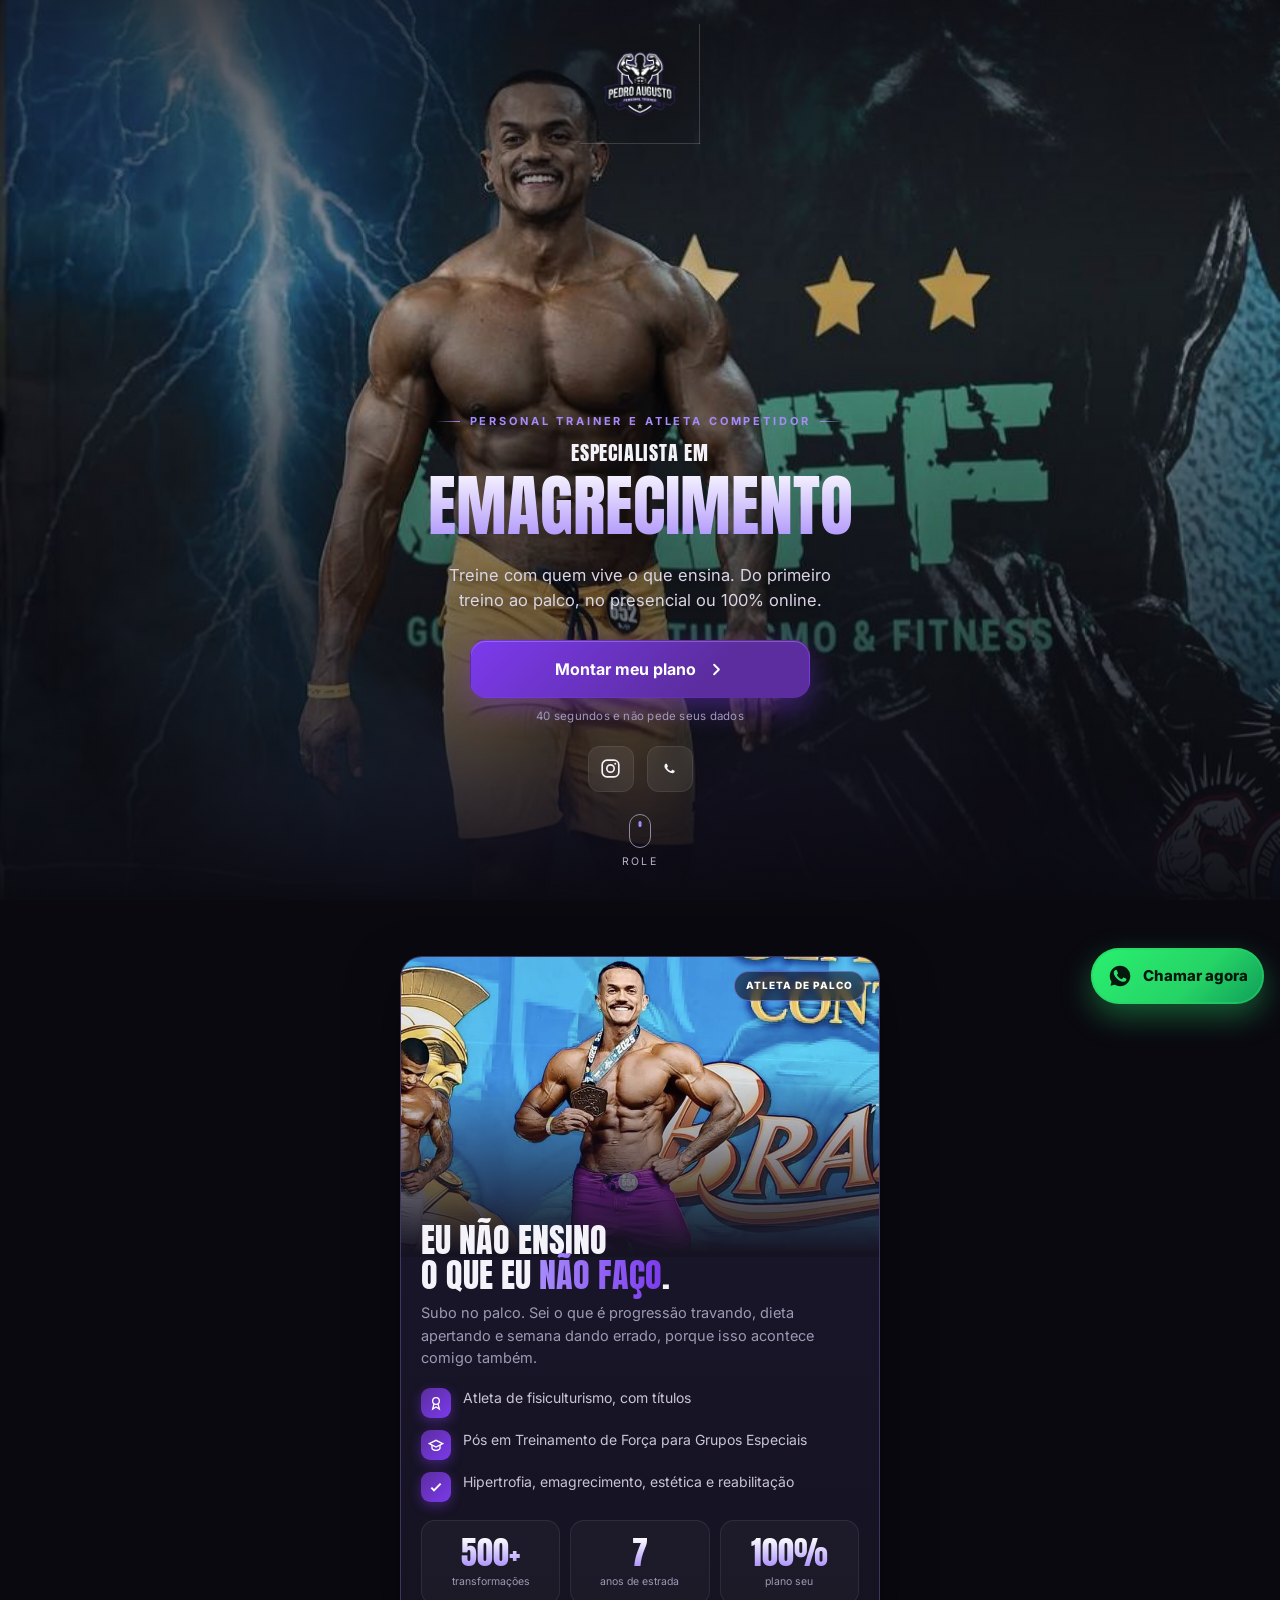
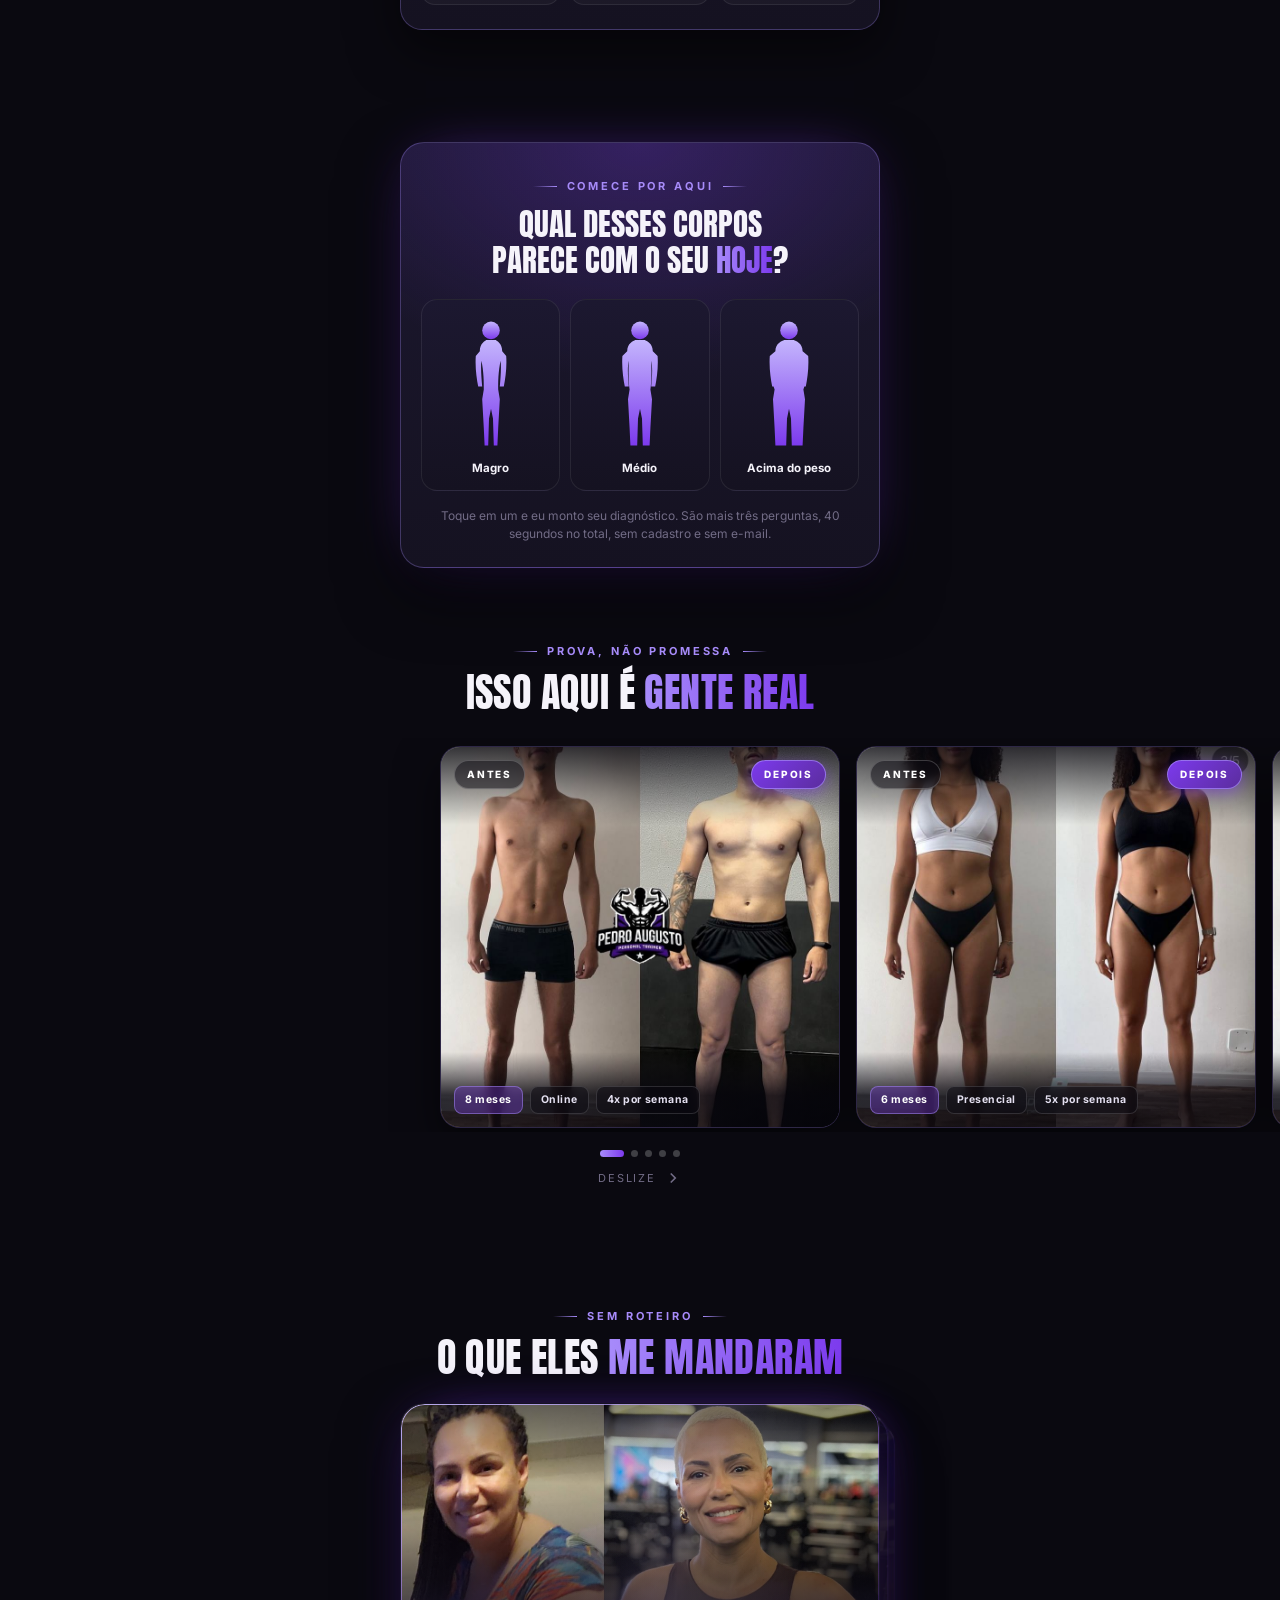
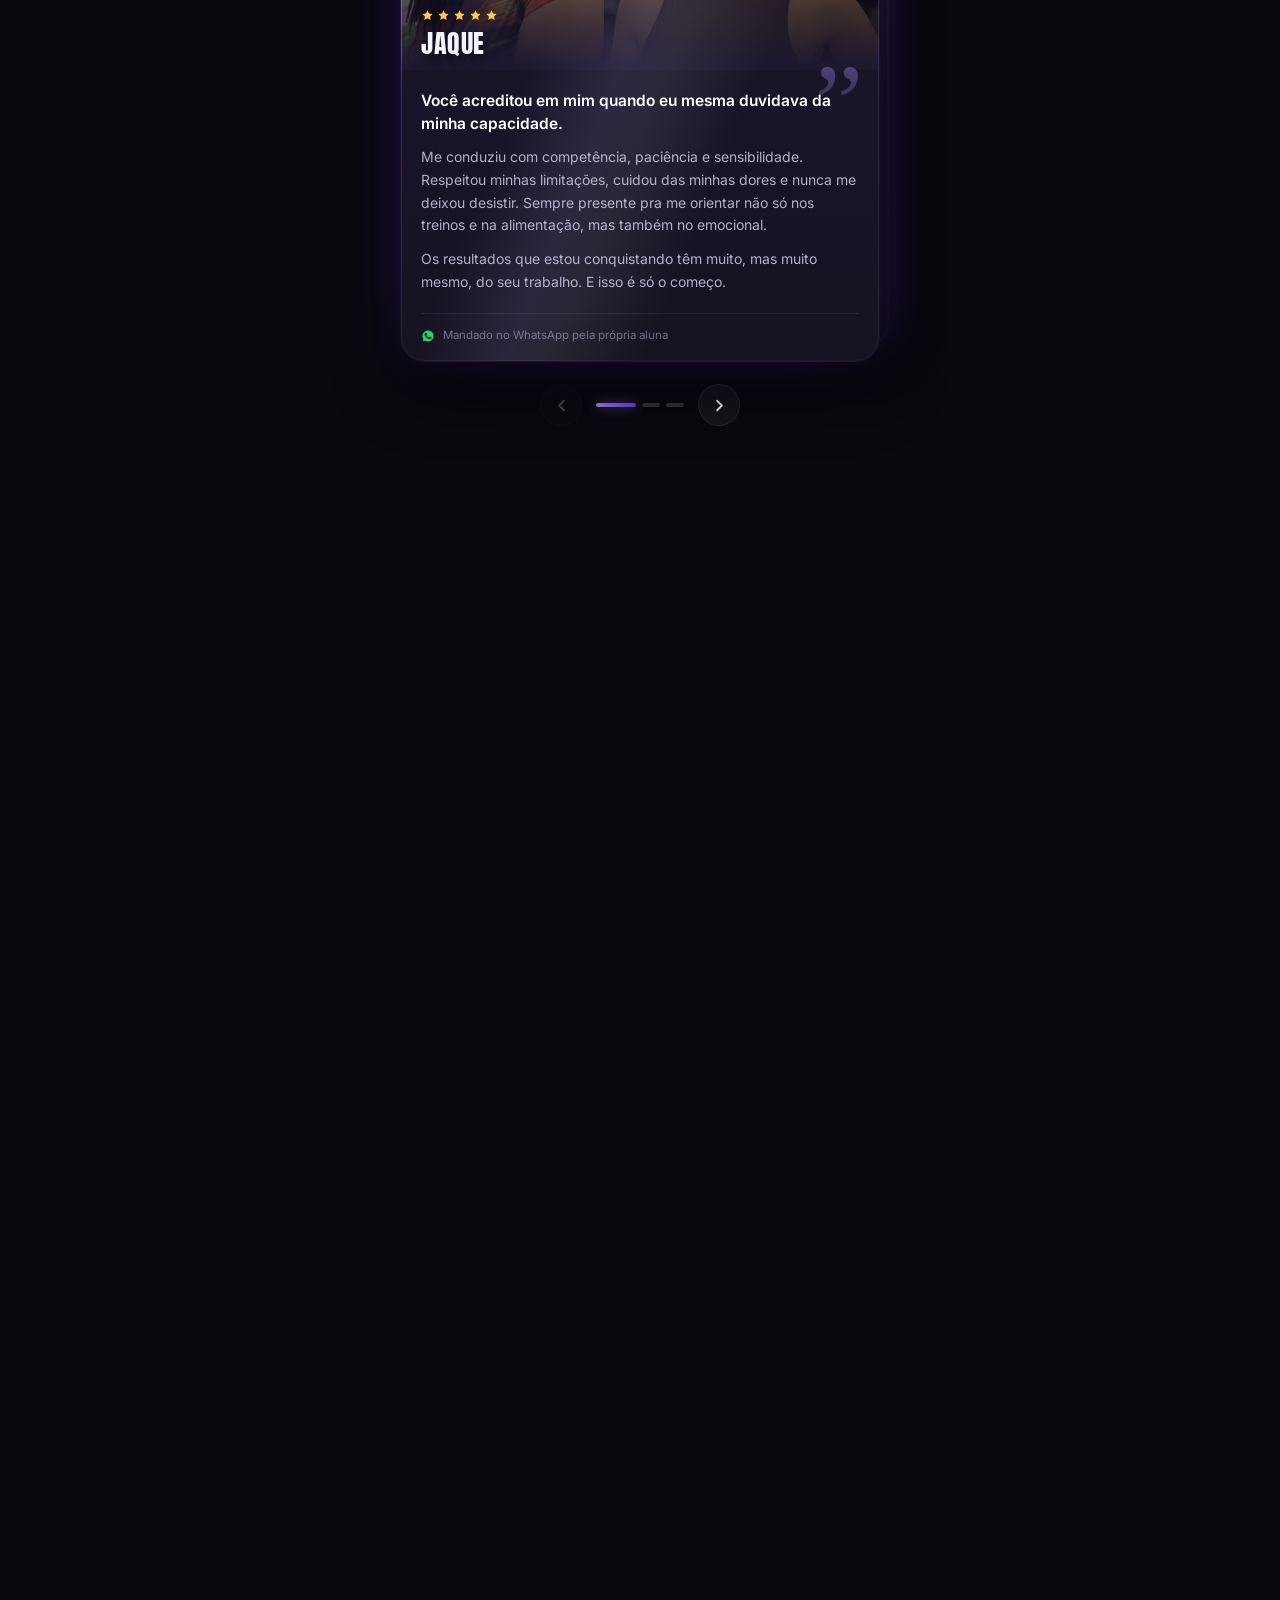
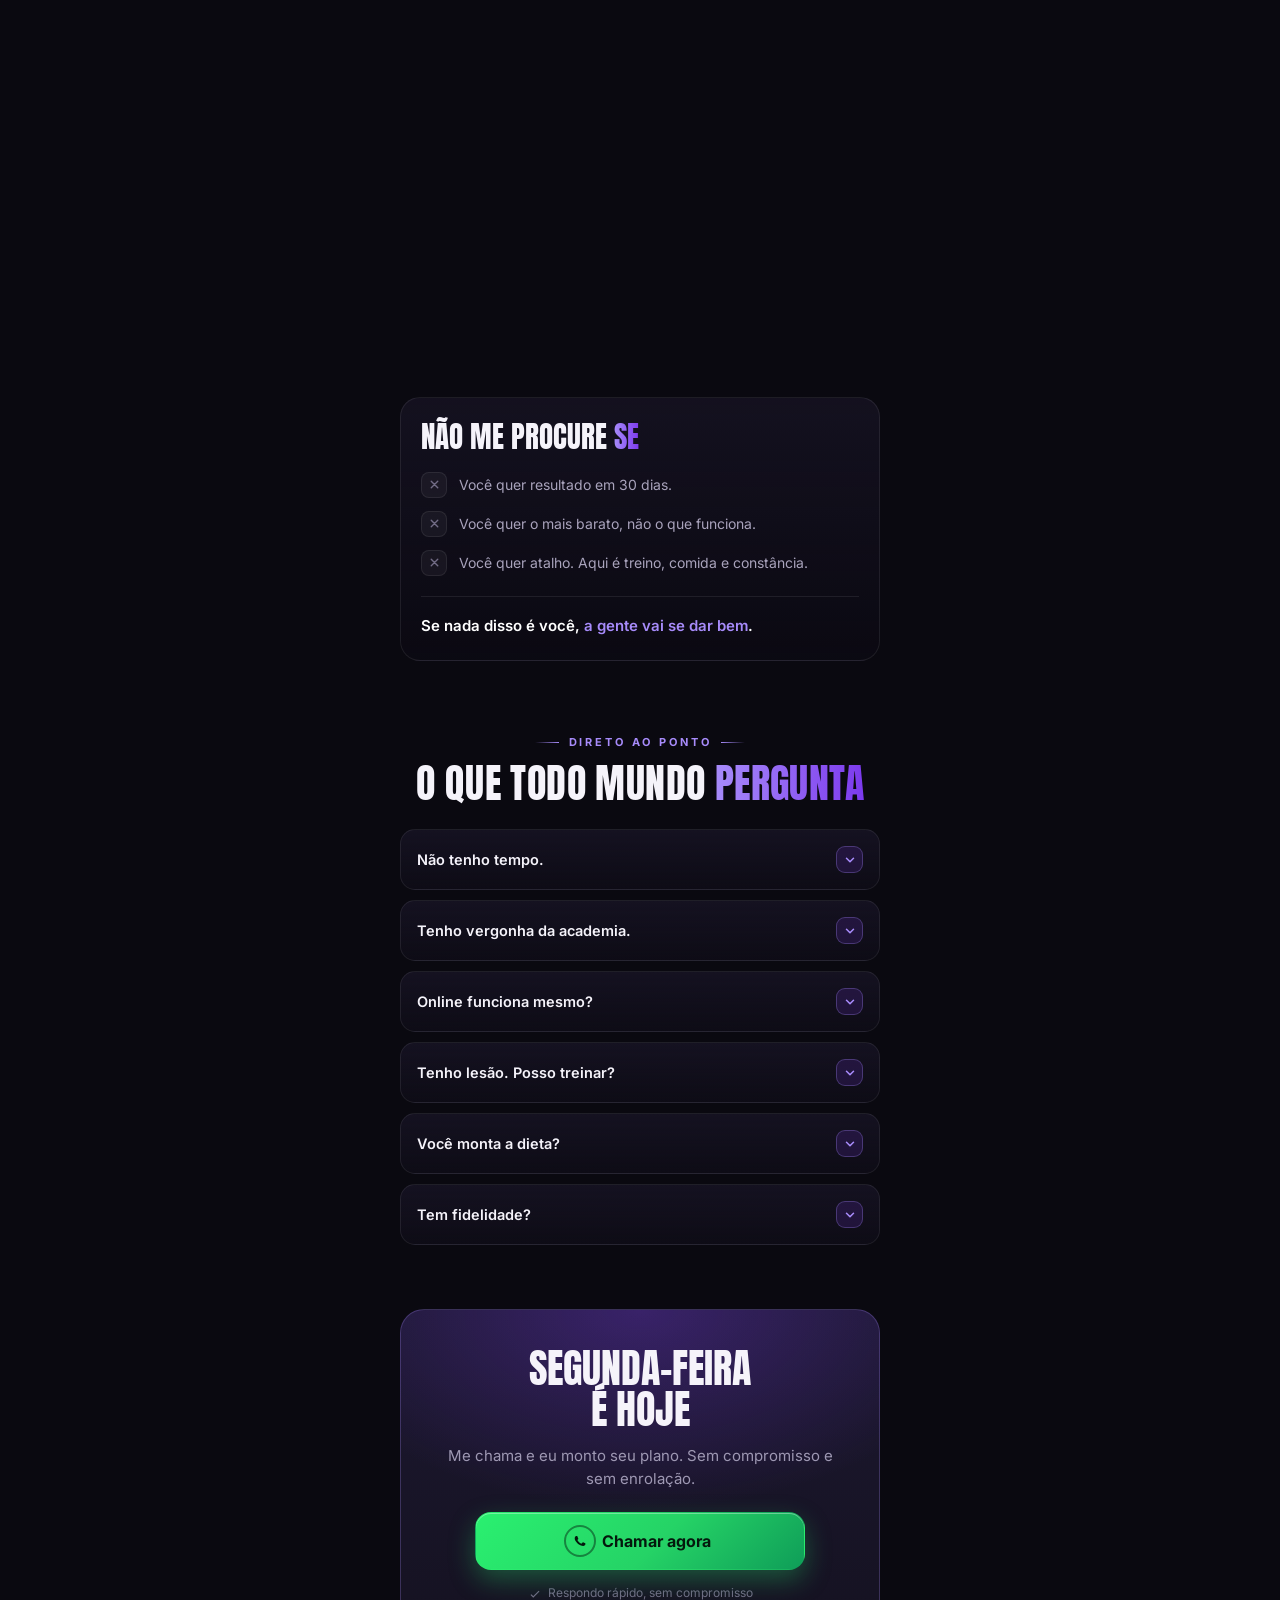
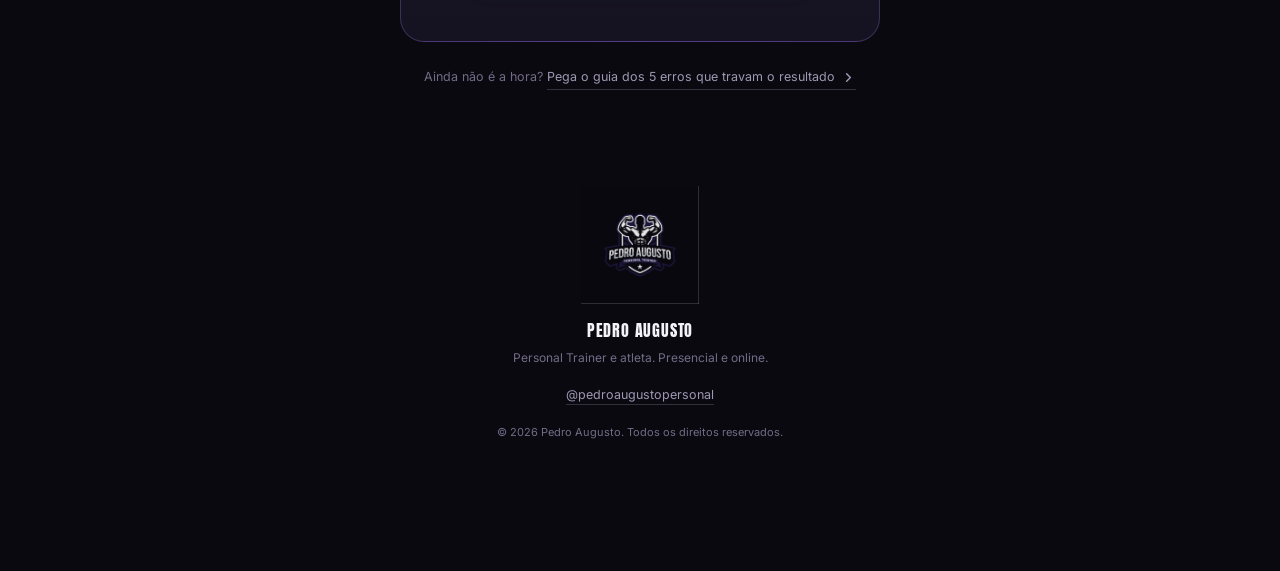
==== commit 54855b0c: "Devolve o texto original da hero e mantem o botao do funil A hero tinha sido reescrita junto com o f" ====
--- a/index.html
+++ b/index.html
@@ -47,11 +47,12 @@
   <div class="hero-top"><img src="img/logo.png" alt="Pedro Augusto, Personal Trainer"></div>
 
   <div class="hero-content">
-    <span class="eyebrow">Personal trainer e atleta de palco</span>
-    <!-- O titulo troca depois do diagnostico, conforme o perfil da pessoa.
-         O texto padrao, para quem ainda nao respondeu, e este daqui. -->
-    <h1 class="h-title" id="heroTitle">Chega de recomeçar<br>toda <span class="grad">segunda</span></h1>
-    <p class="hero-sub">Treino de atleta, calibrado no seu nível. Do primeiro dia ao palco, presencial ou online.</p>
+    <span class="eyebrow">Personal trainer e atleta competidor</span>
+    <h1 class="h-title">
+      <span class="small">Especialista em</span>
+      <span class="rot"><span class="rot-word" id="rotWord">hipertrofia</span></span>
+    </h1>
+    <p class="hero-sub">Treine com quem vive o que ensina. Do primeiro treino ao palco, no presencial ou 100% online.</p>
 
     <div class="cta-row">
       <a class="btn btn-brand" href="#diagnostico" id="heroCta">
--- a/css/styles.css
+++ b/css/styles.css
@@ -43,10 +43,17 @@
 .hero-top img{width:120px;height:auto;filter:drop-shadow(0 6px 18px rgba(0,0,0,.6))}
 .hero-content{position:relative;z-index:2;text-align:center;padding:0 20px}
 .hero-content .eyebrow{opacity:0;animation:rise .7s ease .35s forwards}
-.h-title{font-family:'Anton',sans-serif;font-weight:400;text-transform:uppercase;line-height:.92;margin-top:16px;
-  font-size:clamp(37px,11.4vw,60px);letter-spacing:.005em;text-shadow:0 4px 24px rgba(0,0,0,.5);
-  opacity:0;animation:rise .7s ease .5s forwards;transition:opacity .3s ease}
-.hero-sub{color:#D9D5E6;font-size:clamp(14.5px,3.9vw,16.5px);max-width:25em;margin:16px auto 0;
+.h-title{font-family:'Anton',sans-serif;font-weight:400;text-transform:uppercase;line-height:.94;margin-top:14px}
+.h-title .small{display:block;font-size:clamp(15px,4.4vw,20px);letter-spacing:.04em;color:var(--white);
+  opacity:0;animation:rise .7s ease .5s forwards}
+/* a palavra troca sozinha (hipertrofia, emagrecimento, estetica...).
+   Quem faz a troca e o js/script.js; o min-height evita a linha pular. */
+.rot{display:flex;align-items:center;justify-content:center;min-height:1.36em;margin-top:2px;padding:0 2px;
+  opacity:0;animation:rise .7s ease .62s forwards}
+.rot-word{display:inline-block;font-size:clamp(34px,12vw,68px);line-height:1.2;white-space:nowrap;
+  background:linear-gradient(180deg,#fff,var(--glow));-webkit-background-clip:text;background-clip:text;color:transparent;
+  transition:opacity .28s ease,transform .28s ease}
+.hero-sub{color:#D9D5E6;font-size:clamp(14.5px,3.9vw,16.5px);max-width:26em;margin:16px auto 0;
   text-shadow:0 2px 12px rgba(0,0,0,.6);opacity:0;animation:rise .7s ease .74s forwards}
 .cta-row{display:flex;flex-direction:column;align-items:center;gap:10px;width:100%;max-width:340px;margin:26px auto 0;
   opacity:0;animation:rise .7s ease .86s forwards}
@@ -547,6 +554,7 @@
   *{animation-duration:.001s!important;animation-iteration-count:1!important;transition-duration:.001s!important}
   .reveal{opacity:1;transform:none}
   .hero-img{animation:none}.btn-wa::after{display:none}
+  .rot-word{opacity:1}
   .vd-stage,.vcard{transition:none}
   .vc-sheen{display:none}
   .faq-a,.resume,.qzfull{transition:none}
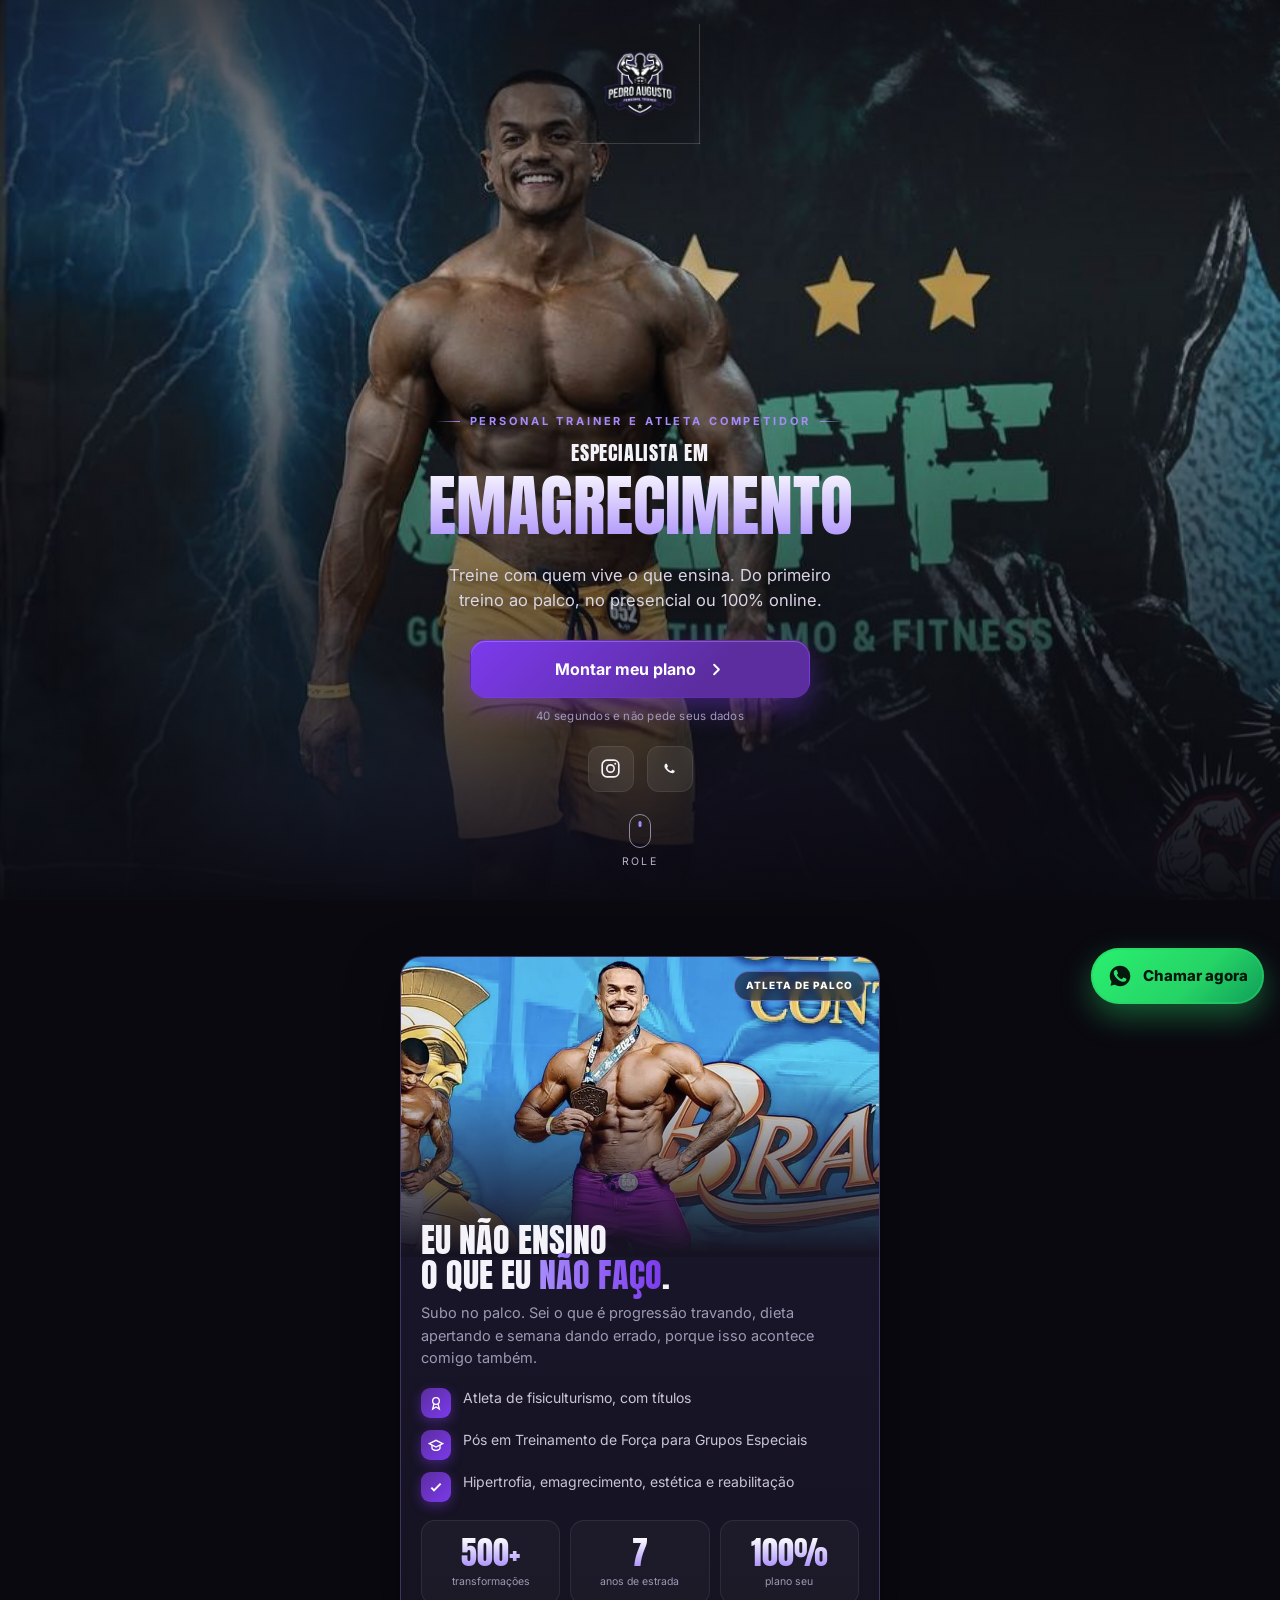
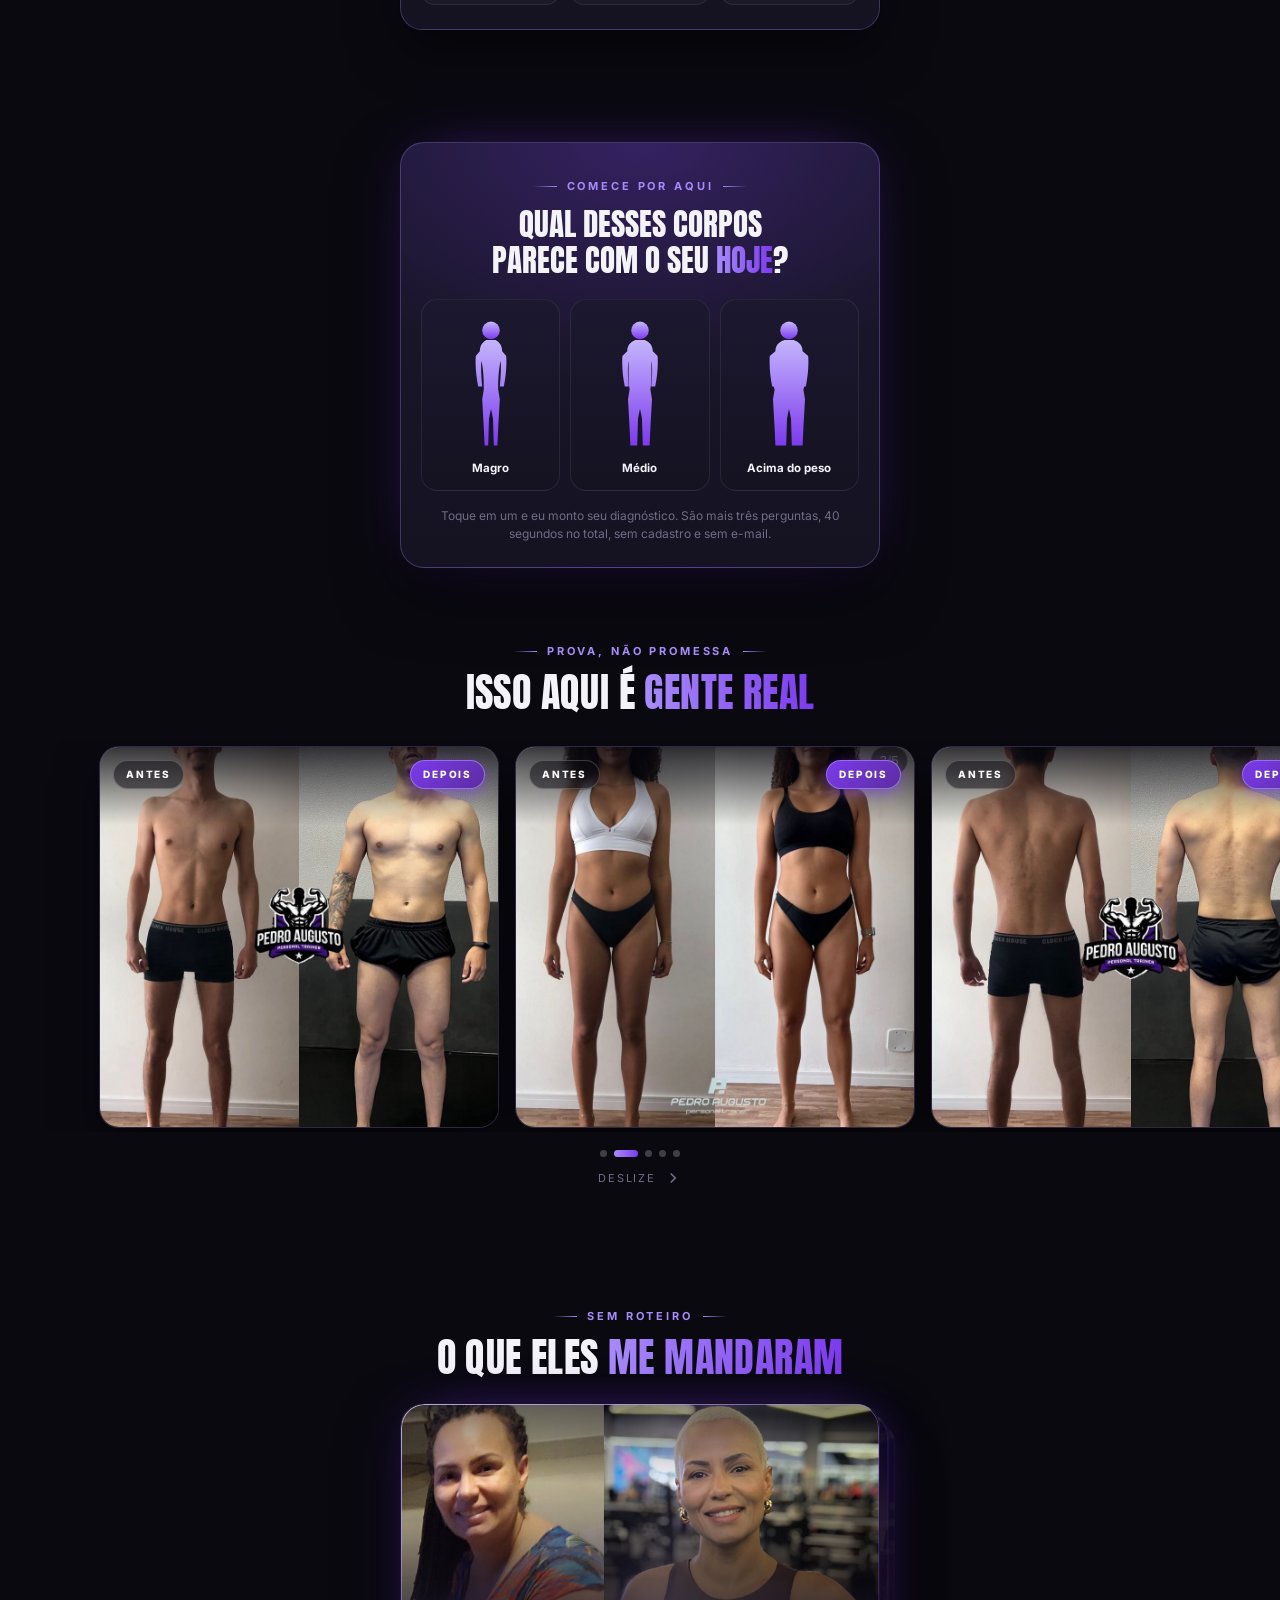
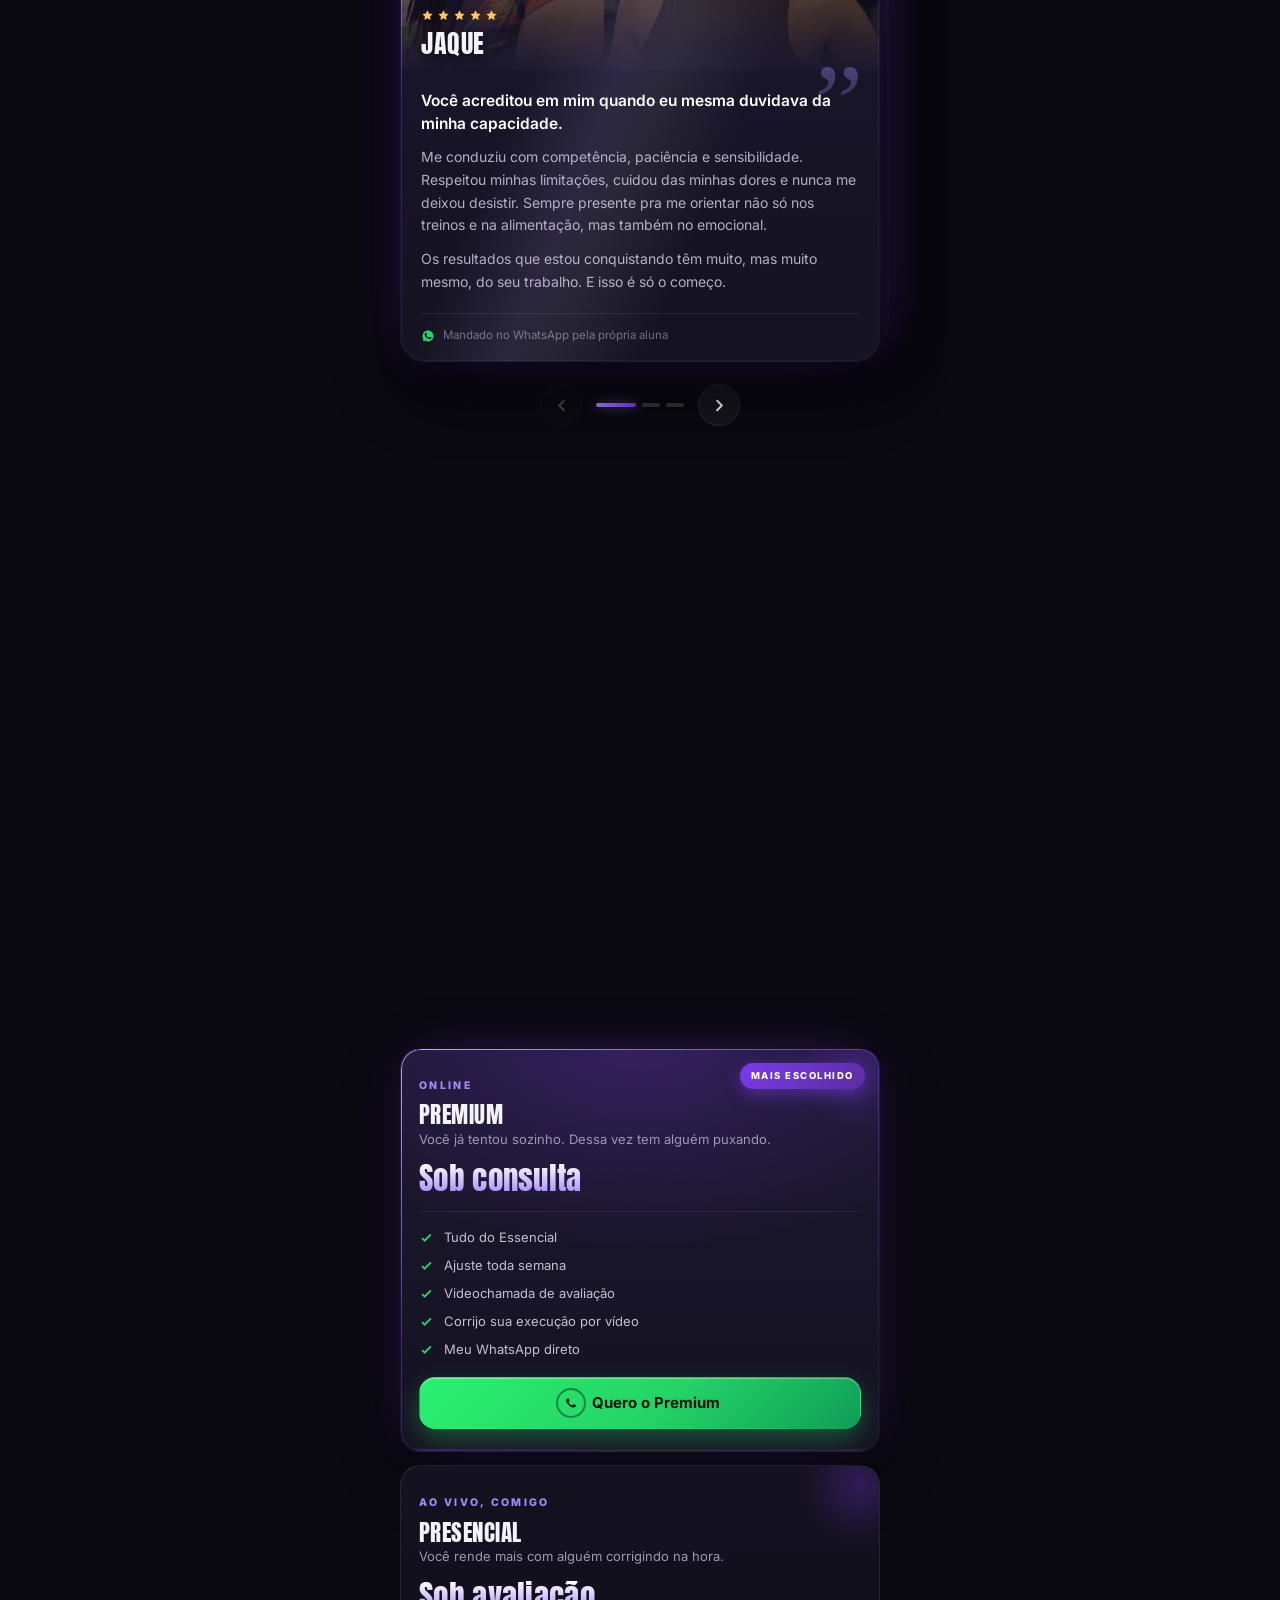
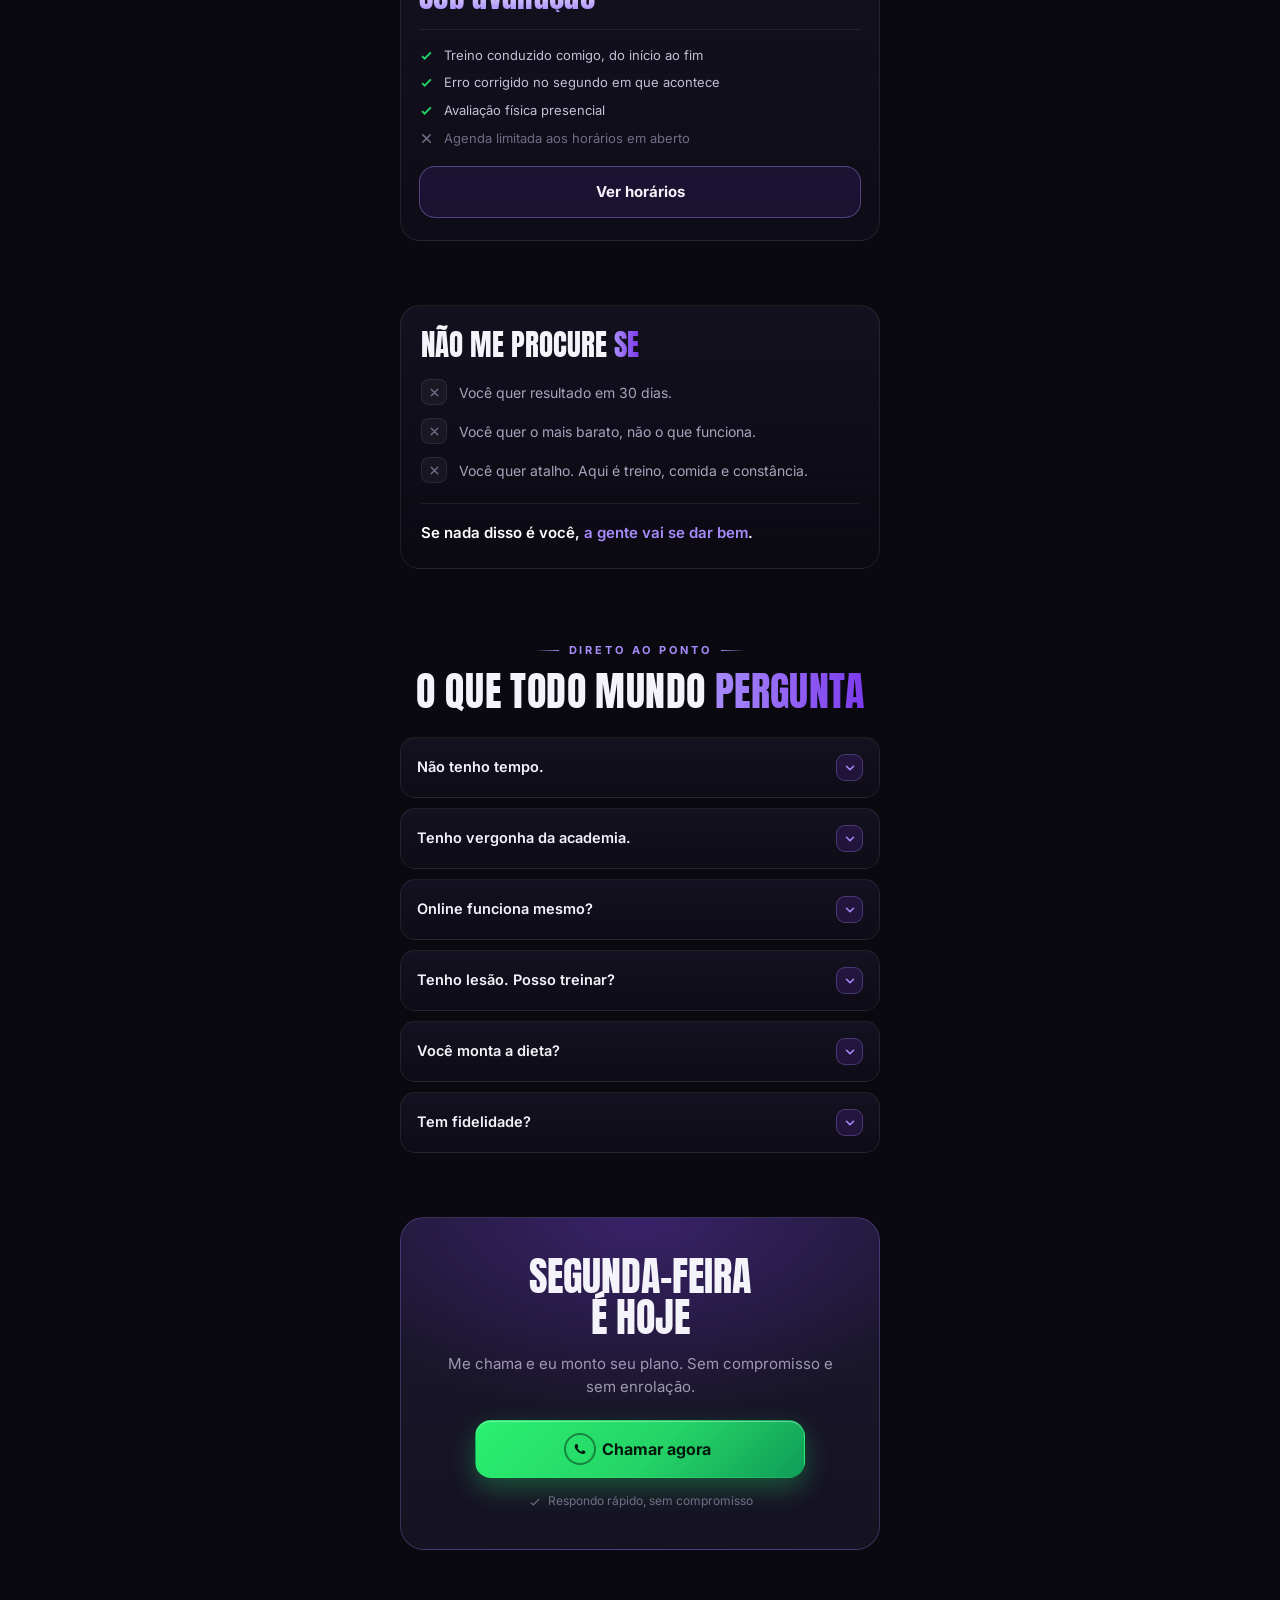
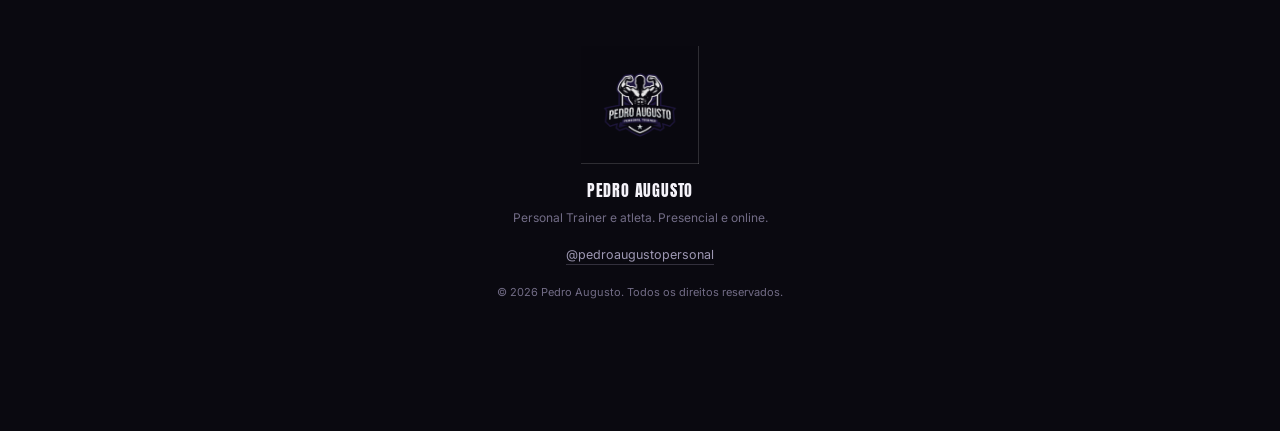
==== commit c399f068: "Tira o conteudo inventado e fecha os buracos do funil CONTEUDO QUE NAO ERA DO PEDRO, FORA DO AR  As " ====
--- a/index.html
+++ b/index.html
@@ -28,10 +28,12 @@
 <div class="bg-grain"></div>
 <div class="progress" id="prog"></div>
 
-<!-- Barra de retomada: so aparece para quem ja fez o diagnostico numa
-     visita anterior. O texto e montado pelo js/script.js. -->
+<!-- Barra de retomada. Aparece em dois casos, e o js/script.js escreve o
+     texto e o botao conforme o caso:
+       terminou o diagnostico numa visita anterior -> atalho pro plano
+       parou no meio -> volta de onde parou, sem refazer o que ja respondeu -->
 <div class="resume" id="resume" hidden>
-  <span class="rz-tx">Você parou em <b id="rzPerfil"></b></span>
+  <span class="rz-tx" id="rzTx"></span>
   <button class="rz-go" id="rzGo" type="button">Ver meu plano</button>
   <button class="rz-x" id="rzX" type="button" aria-label="Dispensar">
     <svg width="13" height="13" viewBox="0 0 24 24" fill="none" stroke="currentColor" stroke-width="2.6" stroke-linecap="round"><path d="M6 6l12 12M18 6L6 18"/></svg>
@@ -136,11 +138,11 @@
   </div>
   <div class="tvp reveal d1">
     <div class="tcar" id="tcar">
-      <article class="tcard" data-meta="8 meses|Online|4x por semana"><div class="ba"><span class="chip chip-b">Antes</span><span class="chip chip-a">Depois</span><img src="img/transformacao-1.jpg" alt="Transformação de aluno, antes e depois" loading="lazy"></div></article>
-      <article class="tcard" data-meta="6 meses|Presencial|5x por semana"><div class="ba"><span class="chip chip-b">Antes</span><span class="chip chip-a">Depois</span><img src="img/transformacao-3.jpg" alt="Transformação de aluna, antes e depois" loading="lazy"></div></article>
-      <article class="tcard" data-meta="1 ano|Online|4x por semana"><div class="ba"><span class="chip chip-b">Antes</span><span class="chip chip-a">Depois</span><img src="img/transformacao-4.jpg" alt="Transformação de aluno, antes e depois" loading="lazy"></div></article>
-      <article class="tcard" data-meta="10 meses|Presencial|3x por semana"><div class="ba"><span class="chip chip-b">Antes</span><span class="chip chip-a">Depois</span><img src="img/transformacao-5.jpg" alt="Transformação de aluna, antes e depois" loading="lazy"></div></article>
-      <article class="tcard" data-meta="7 meses|Online|5x por semana"><div class="ba"><span class="chip chip-b">Antes</span><span class="chip chip-a">Depois</span><img src="img/transformacao-6.jpg" alt="Transformação de aluna, antes e depois" loading="lazy"></div></article>
+      <article class="tcard"><div class="ba"><span class="chip chip-b">Antes</span><span class="chip chip-a">Depois</span><img src="img/transformacao-1.jpg" alt="Transformação de aluno, antes e depois" loading="lazy"></div></article>
+      <article class="tcard"><div class="ba"><span class="chip chip-b">Antes</span><span class="chip chip-a">Depois</span><img src="img/transformacao-3.jpg" alt="Transformação de aluna, antes e depois" loading="lazy"></div></article>
+      <article class="tcard"><div class="ba"><span class="chip chip-b">Antes</span><span class="chip chip-a">Depois</span><img src="img/transformacao-4.jpg" alt="Transformação de aluno, antes e depois" loading="lazy"></div></article>
+      <article class="tcard"><div class="ba"><span class="chip chip-b">Antes</span><span class="chip chip-a">Depois</span><img src="img/transformacao-5.jpg" alt="Transformação de aluna, antes e depois" loading="lazy"></div></article>
+      <article class="tcard"><div class="ba"><span class="chip chip-b">Antes</span><span class="chip chip-a">Depois</span><img src="img/transformacao-6.jpg" alt="Transformação de aluna, antes e depois" loading="lazy"></div></article>
     </div>
   </div>
   <div class="wrap">
@@ -289,7 +291,10 @@
         <span class="plan-fmt">Online</span>
         <h3>Essencial</h3>
         <p class="who">Você já treina firme. Só falta o plano certo.</p>
-        <div class="price"><b>R$ 149</b><em>/mês</em></div>
+        <!-- PRECO: os R$ 149 que estavam aqui eram rascunho, nao valor do
+             Pedro, entao sairam do ar. Assim que ele confirmar, troque por
+             <b>R$ 000</b><em>/mês</em> -->
+        <div class="price"><b>Sob consulta</b></div>
         <ul>
           <li><svg width="15" height="15" viewBox="0 0 24 24" fill="none" stroke="currentColor" stroke-width="3"><path d="M5 13l4 4L19 7"/></svg>Treino montado do zero pra você</li>
           <li><svg width="15" height="15" viewBox="0 0 24 24" fill="none" stroke="currentColor" stroke-width="3"><path d="M5 13l4 4L19 7"/></svg>App com vídeo de cada exercício</li>
@@ -305,7 +310,8 @@
         <span class="plan-fmt">Online</span>
         <h3>Premium</h3>
         <p class="who">Você já tentou sozinho. Dessa vez tem alguém puxando.</p>
-        <div class="price"><b>R$ 249</b><em>/mês</em></div>
+        <!-- PRECO: mesma coisa. Os R$ 249 eram rascunho. -->
+        <div class="price"><b>Sob consulta</b></div>
         <ul>
           <li><svg width="15" height="15" viewBox="0 0 24 24" fill="none" stroke="currentColor" stroke-width="3"><path d="M5 13l4 4L19 7"/></svg>Tudo do Essencial</li>
           <li><svg width="15" height="15" viewBox="0 0 24 24" fill="none" stroke="currentColor" stroke-width="3"><path d="M5 13l4 4L19 7"/></svg>Ajuste toda semana</li>
@@ -336,12 +342,15 @@
       </div>
     </div>
 
-    <!-- Esta garantia e uma promessa em nome do Pedro. Confirme com ele
-         antes de publicar; se ele nao topar, apague o bloco. -->
+    <!-- GARANTIA FORA DO AR ATE O PEDRO CONFIRMAR.
+         E uma promessa em nome dele que ele nunca fez, entao nao pode
+         ficar publicada. Se ele topar, basta apagar as duas linhas de
+         comentario (esta e a de baixo) que o bloco volta.
     <div class="guard reveal d2">
       <svg width="18" height="18" viewBox="0 0 24 24" fill="none" stroke="currentColor" stroke-width="1.9"><path d="M12 3l7.5 3v5.5c0 4.4-3.1 8.2-7.5 9.5-4.4-1.3-7.5-5.1-7.5-9.5V6z"/><path d="M9 12l2.2 2.2L15.5 10"/></svg>
       <span><b>Primeira semana de ajuste.</b> Se o treino não couber na sua rotina, eu refaço sem cobrar nada.</span>
     </div>
+    -->
   </div>
 </section>
 
@@ -416,6 +425,11 @@
       <div class="rea"><svg width="14" height="14" viewBox="0 0 24 24" fill="none" stroke="currentColor" stroke-width="2"><path d="M5 13l4 4L19 7"/></svg>Respondo rápido, sem compromisso</div>
     </div>
 
+    <!-- GUIA DOS 5 ERROS FORA DO AR ATE O MATERIAL EXISTIR.
+         Estava mandando a pessoa pedir no WhatsApp um guia que nao foi
+         escrito: quem pedisse ficaria sem resposta, e logo no publico
+         mais frio da pagina. Quando o Pedro tiver o material, apague as
+         duas linhas de comentario que o bloco volta.
     <div class="fallback reveal d1" id="fallback">
       <span>Ainda não é a hora?</span>
       <a class="wa-link" href="https://wa.me/5561991826565?text=Oi%20Pedro%21%20Quero%20o%20guia%20dos%205%20erros." target="_blank" rel="noopener">
@@ -423,6 +437,7 @@
         <svg width="15" height="15" viewBox="0 0 24 24" fill="none" stroke="currentColor" stroke-width="2.4" stroke-linecap="round" stroke-linejoin="round"><path d="M9 6l6 6-6 6"/></svg>
       </a>
     </div>
+    -->
   </div>
 </section>
 
@@ -447,7 +462,8 @@
 
 <!-- ============ DIAGNOSTICO EM TELA CHEIA ============
      Uma pergunta por tela, sem rolagem, no modelo dos funis de quiz.
-     Abre por qualquer botao com a classe .qz-abrir.
+     A unica porta de entrada e tocar numa silhueta da secao
+     #diagnostico, la em cima: quem toca ja respondeu a pergunta 1.
 
      As perguntas 1 e 2 sao o coracao da coisa: a pessoa aponta o corpo
      que tem e o corpo que quer, e o intervalo entre os dois define o
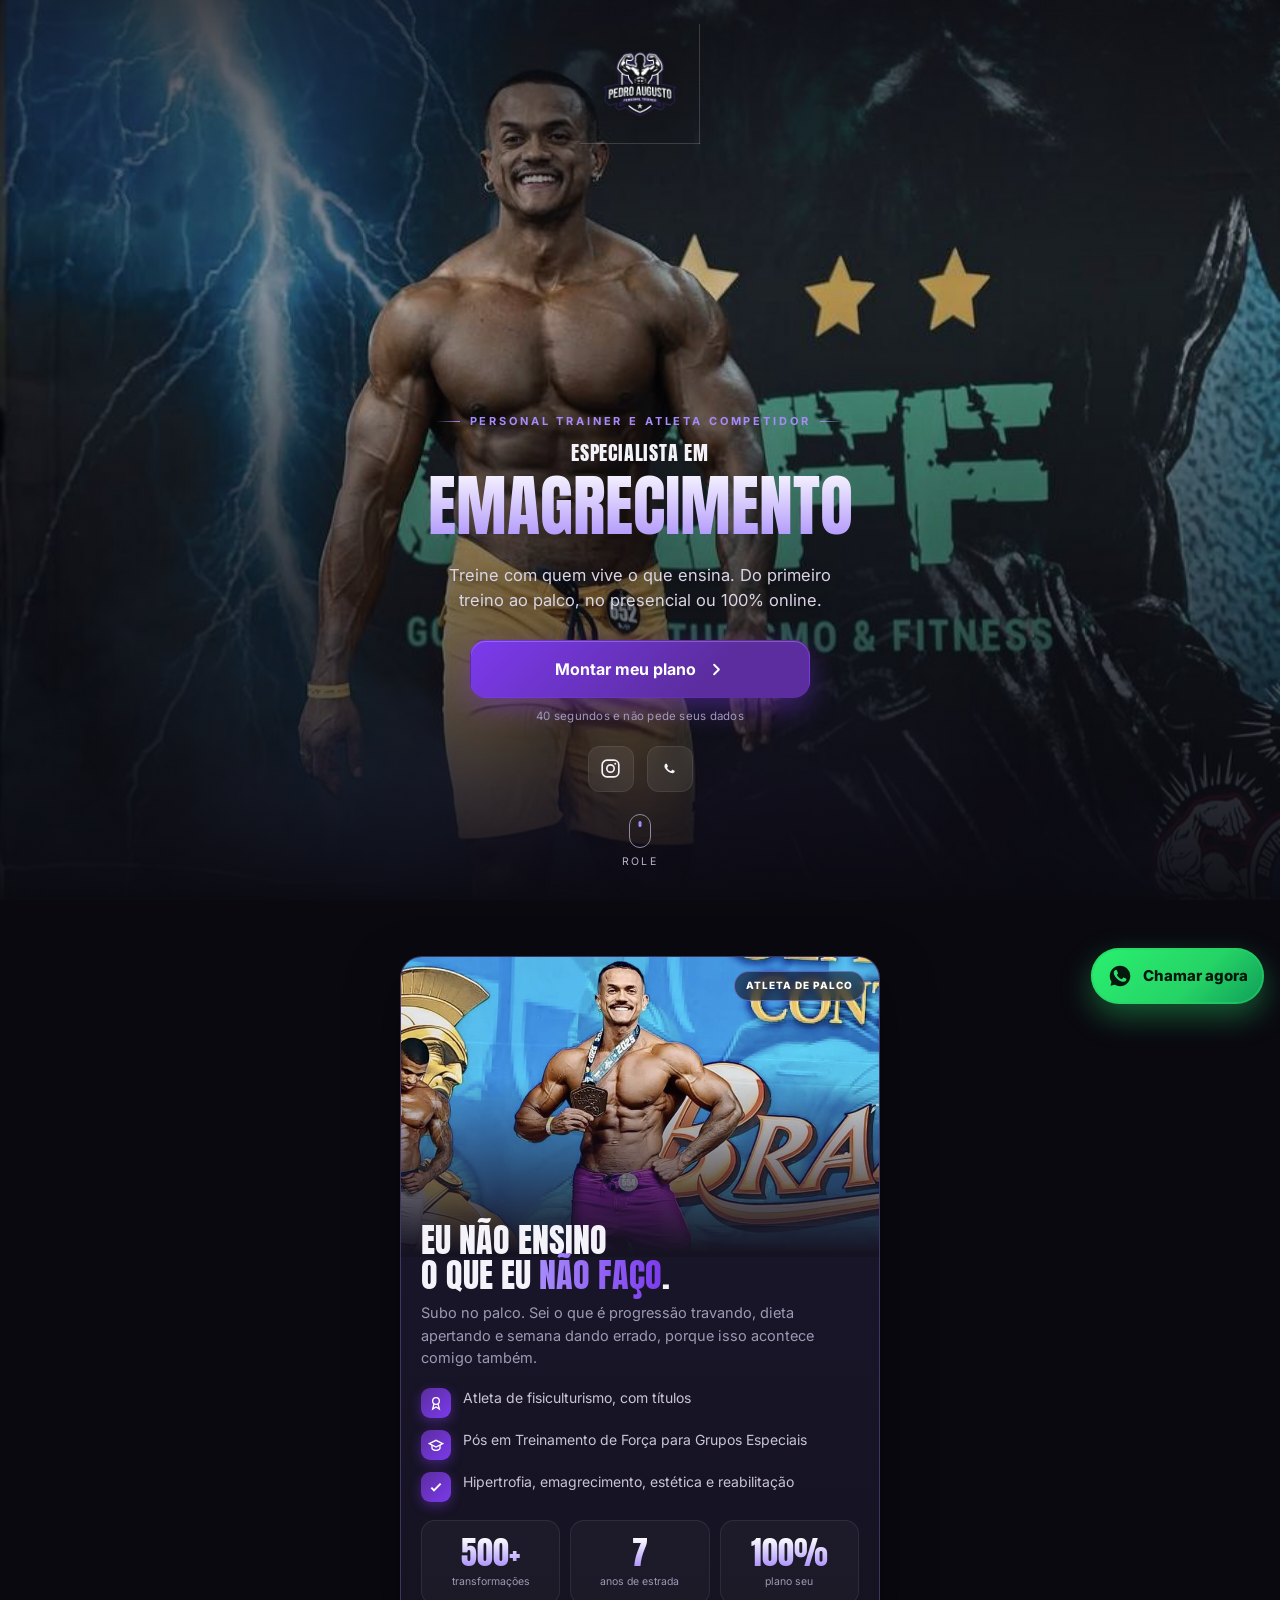
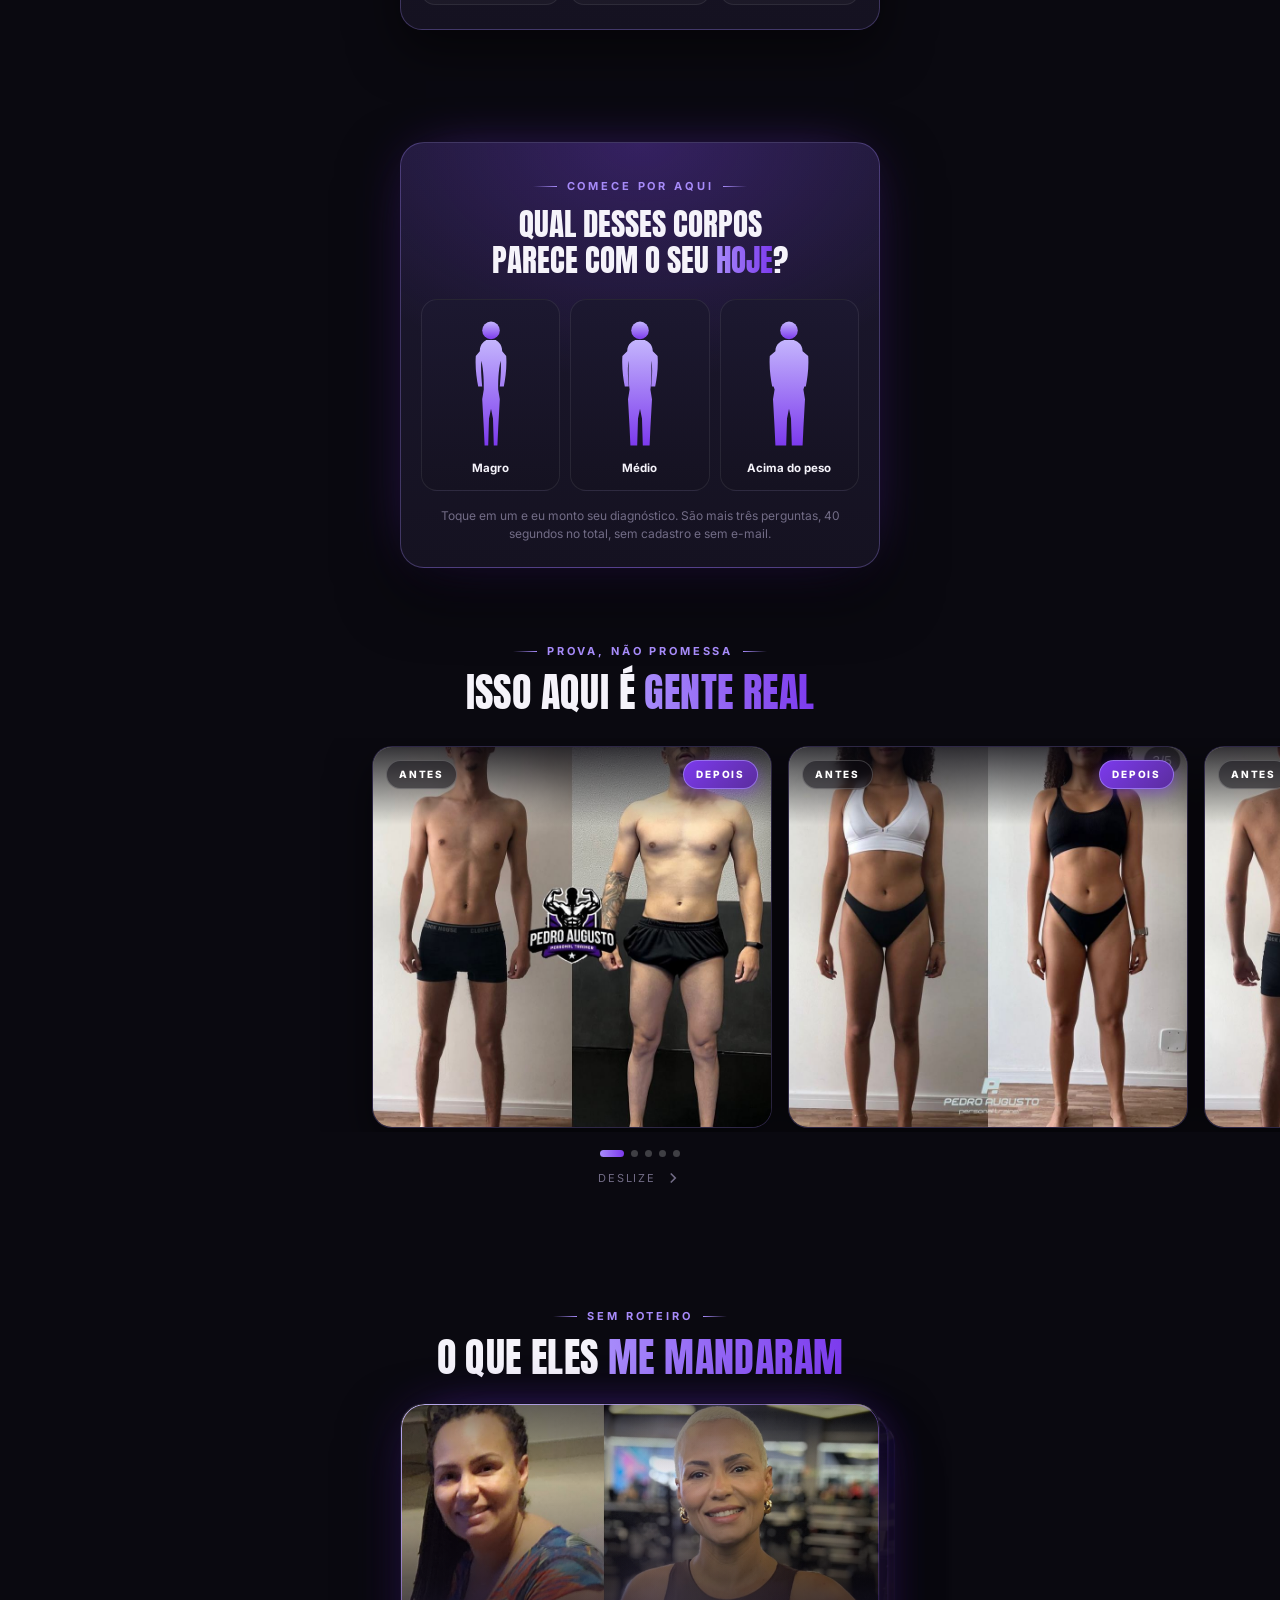
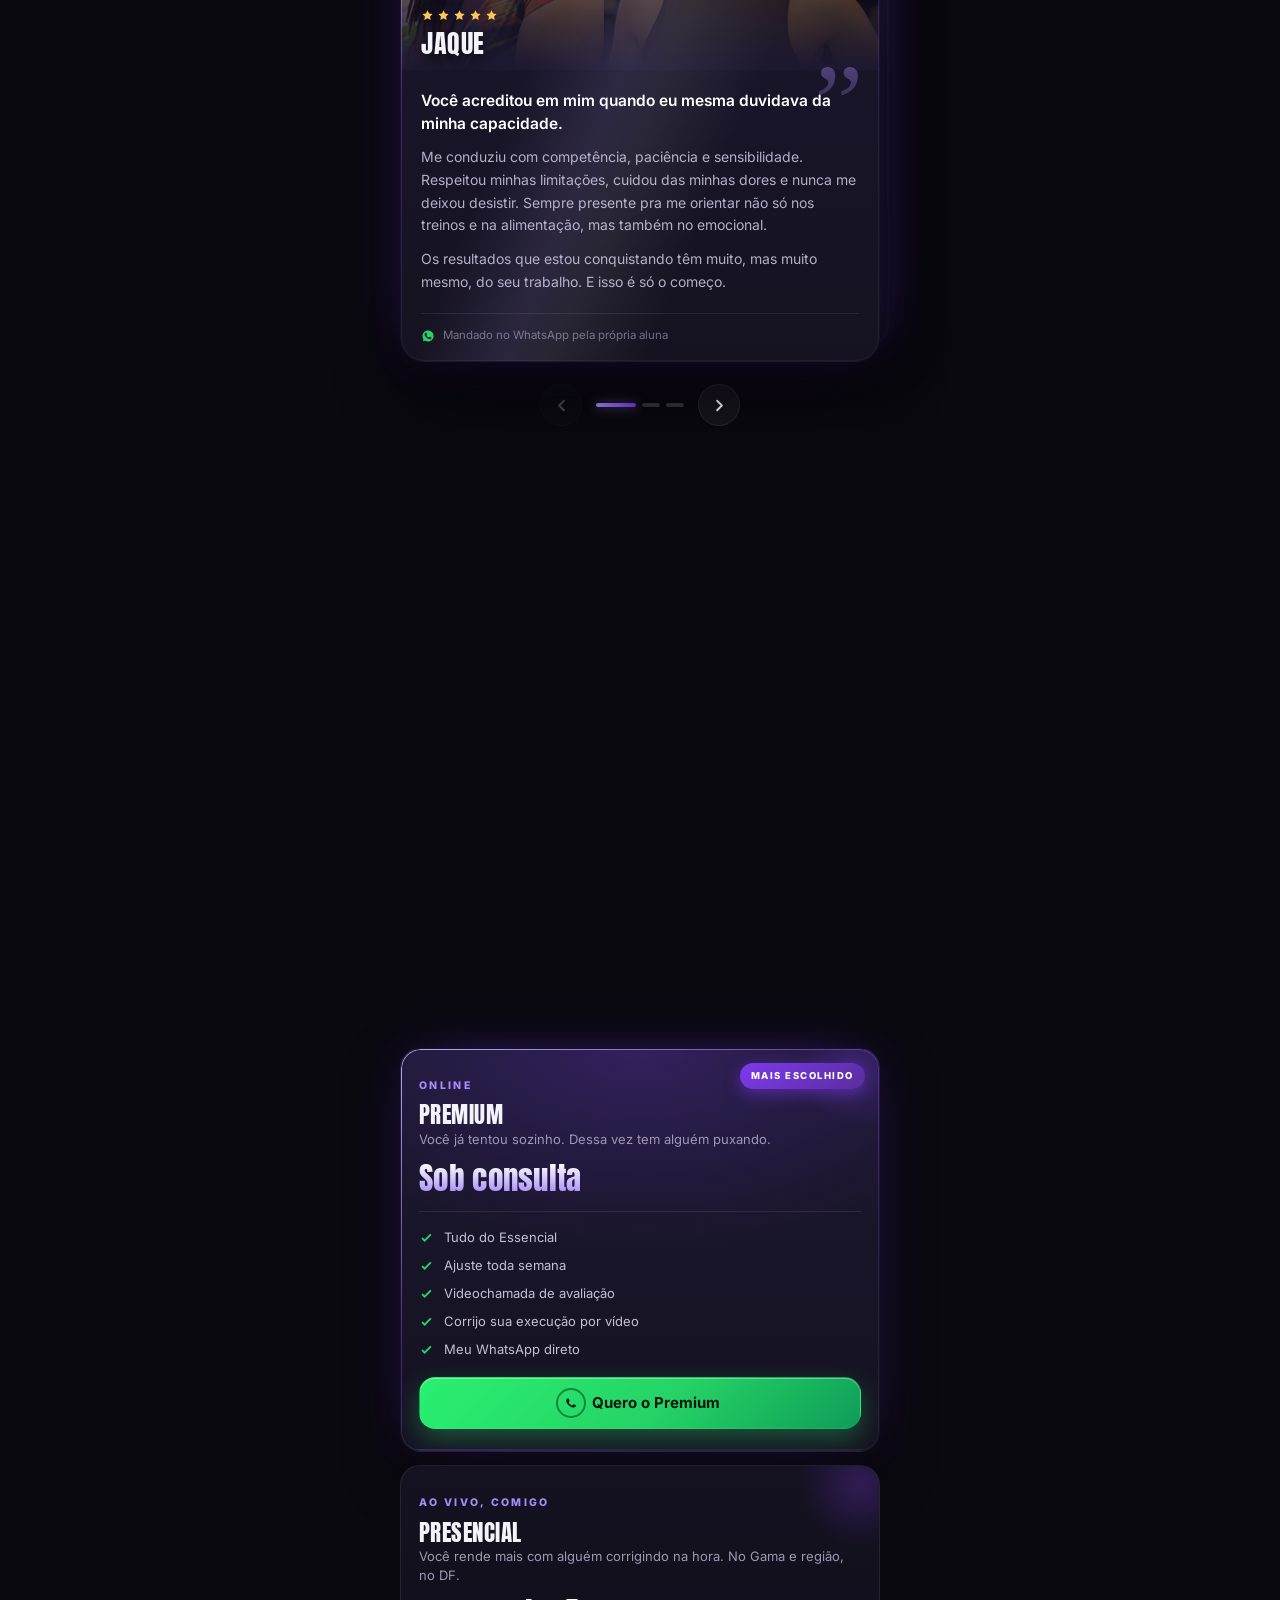
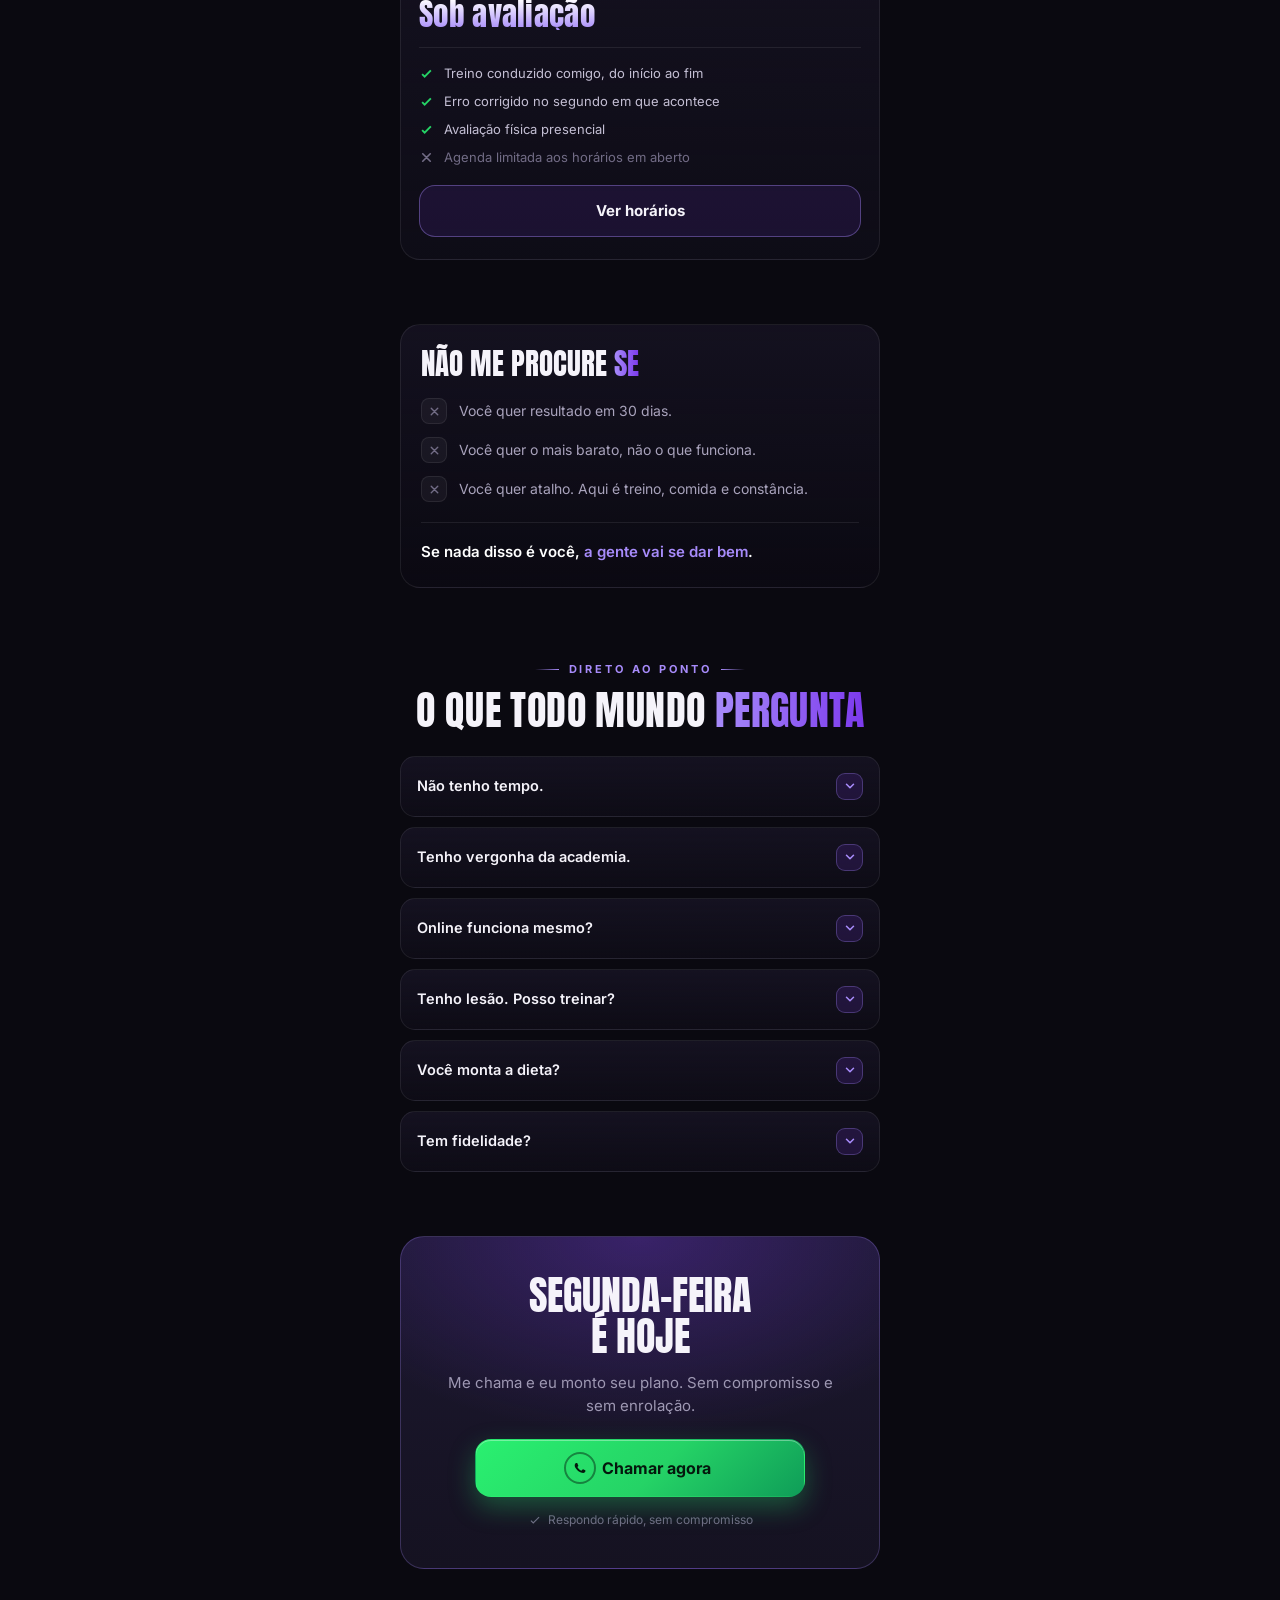
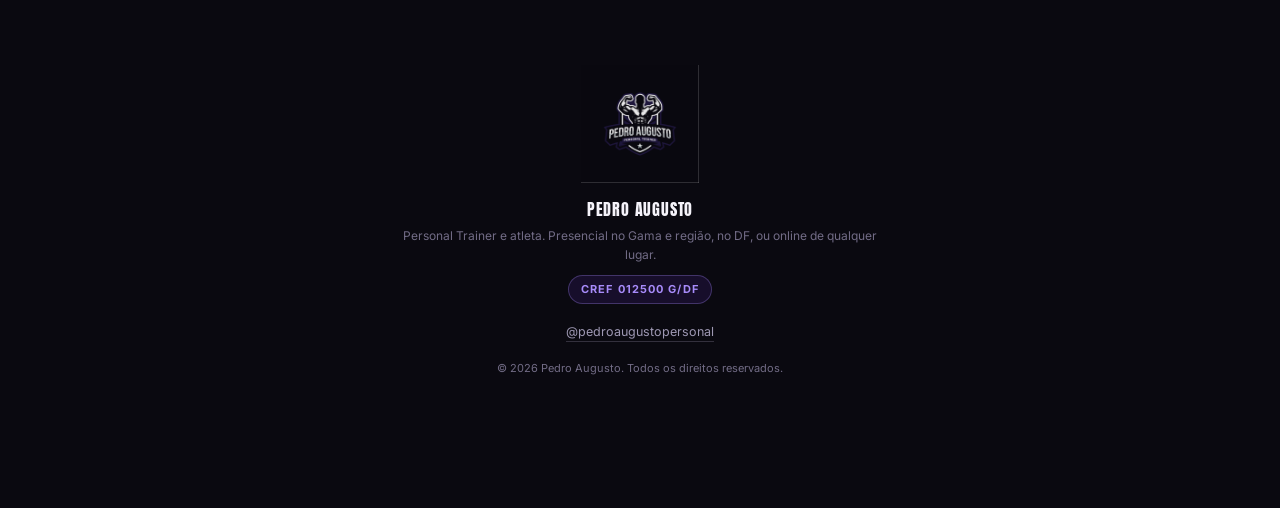
==== commit ead61da3: "Coloca o CREF e o Gama na pagina O registro profissional nao aparecia em lugar nenhum. Agora esta no" ====
--- a/index.html
+++ b/index.html
@@ -4,7 +4,7 @@
 <meta charset="UTF-8">
 <meta name="viewport" content="width=device-width, initial-scale=1.0">
 <title>Pedro Augusto | Personal Trainer e Atleta</title>
-<meta name="description" content="Personal Trainer desde 2018 e atleta de fisiculturismo. Especialista em hipertrofia, emagrecimento e estetica. Mais de 500 pessoas transformadas. Presencial e online.">
+<meta name="description" content="Personal Trainer e atleta de fisiculturismo, CREF 012500 G/DF. Hipertrofia, emagrecimento, estetica e reabilitacao. Presencial no Gama e regiao, no DF, ou online de qualquer lugar.">
 <meta property="og:title" content="Pedro Augusto | Personal Trainer e Atleta">
 <meta property="og:description" content="Treine com quem vive o que ensina. Hipertrofia, emagrecimento e estetica. Presencial e online.">
 <meta property="og:type" content="website">
@@ -22,6 +22,36 @@
 <link rel="preconnect" href="https://fonts.gstatic.com" crossorigin>
 <link href="https://fonts.googleapis.com/css2?family=Anton&family=Inter:wght@400;500;600;700;800&display=swap" rel="stylesheet">
 <link rel="stylesheet" href="css/styles.css">
+<!-- Ficha legivel por buscador: diz ao Google que isto e um profissional
+     de verdade, com registro, e onde ele atende. Nao aparece na tela. -->
+<script type="application/ld+json">
+{
+  "@context": "https://schema.org",
+  "@type": "ProfessionalService",
+  "name": "Pedro Augusto Personal Trainer",
+  "url": "https://pedroaugustopersonal.com.br/",
+  "image": "https://pedroaugustopersonal.com.br/img/premiado.jpg",
+  "telephone": "+5561991826565",
+  "priceRange": "$$",
+  "areaServed": [
+    {"@type":"City","name":"Gama","containedInPlace":{"@type":"AdministrativeArea","name":"Distrito Federal"}},
+    {"@type":"AdministrativeArea","name":"Distrito Federal"}
+  ],
+  "address": {"@type":"PostalAddress","addressLocality":"Gama","addressRegion":"DF","addressCountry":"BR"},
+  "sameAs": ["https://instagram.com/pedroaugustopersonal"],
+  "founder": {
+    "@type": "Person",
+    "name": "Pedro Augusto",
+    "jobTitle": "Personal Trainer",
+    "hasCredential": {
+      "@type": "EducationalOccupationalCredential",
+      "credentialCategory": "Registro profissional",
+      "recognizedBy": {"@type":"Organization","name":"CREF7/DF"},
+      "identifier": "012500 G/DF"
+    }
+  }
+}
+</script>
 </head>
 <body>
 <div class="bg-fx"></div>
@@ -330,7 +360,7 @@
       <div class="plan reveal d2" data-plano="presencial">
         <span class="plan-fmt">Ao vivo, comigo</span>
         <h3>Presencial</h3>
-        <p class="who">Você rende mais com alguém corrigindo na hora.</p>
+        <p class="who">Você rende mais com alguém corrigindo na hora. No Gama e região, no DF.</p>
         <div class="price"><b>Sob avaliação</b></div>
         <ul>
           <li><svg width="15" height="15" viewBox="0 0 24 24" fill="none" stroke="currentColor" stroke-width="3"><path d="M5 13l4 4L19 7"/></svg>Treino conduzido comigo, do início ao fim</li>
@@ -446,7 +476,8 @@
   <div class="wrap">
     <img class="flogo" src="img/logo-footer.png" alt="Pedro Augusto">
     <div class="fname">Pedro Augusto</div>
-    <div class="fsub">Personal Trainer e atleta. Presencial e online.</div>
+    <div class="fsub">Personal Trainer e atleta. Presencial no Gama e região, no DF, ou online de qualquer lugar.</div>
+    <div class="fcref">CREF 012500 G/DF</div>
     <div class="fsoc">
       <a class="ig-link" href="https://instagram.com/pedroaugustopersonal" target="_blank" rel="noopener">@pedroaugustopersonal</a>
     </div>
--- a/css/styles.css
+++ b/css/styles.css
@@ -519,6 +519,10 @@
 footer .flogo{width:118px;opacity:.9;margin:0 auto 14px;display:block}
 footer .fname{font-family:'Anton',sans-serif;letter-spacing:.05em;font-size:16px;text-transform:uppercase}
 footer .fsub{color:var(--muted-2);font-size:12px;margin-top:6px}
+/* registro profissional: sinal de confianca para quem sabe que ele existe */
+footer .fcref{display:inline-block;margin-top:10px;padding:5px 12px;border-radius:999px;
+  font-size:11px;font-weight:700;letter-spacing:.1em;color:var(--glow);
+  background:rgba(124,58,237,.12);border:1px solid rgba(167,139,250,.3)}
 footer .fsoc{margin-top:14px}
 footer .fsoc a{font-size:12.5px;color:var(--muted);text-decoration:none;
   border-bottom:1px solid rgba(158,152,179,.28);padding-bottom:2px;transition:color .2s,border-color .2s}
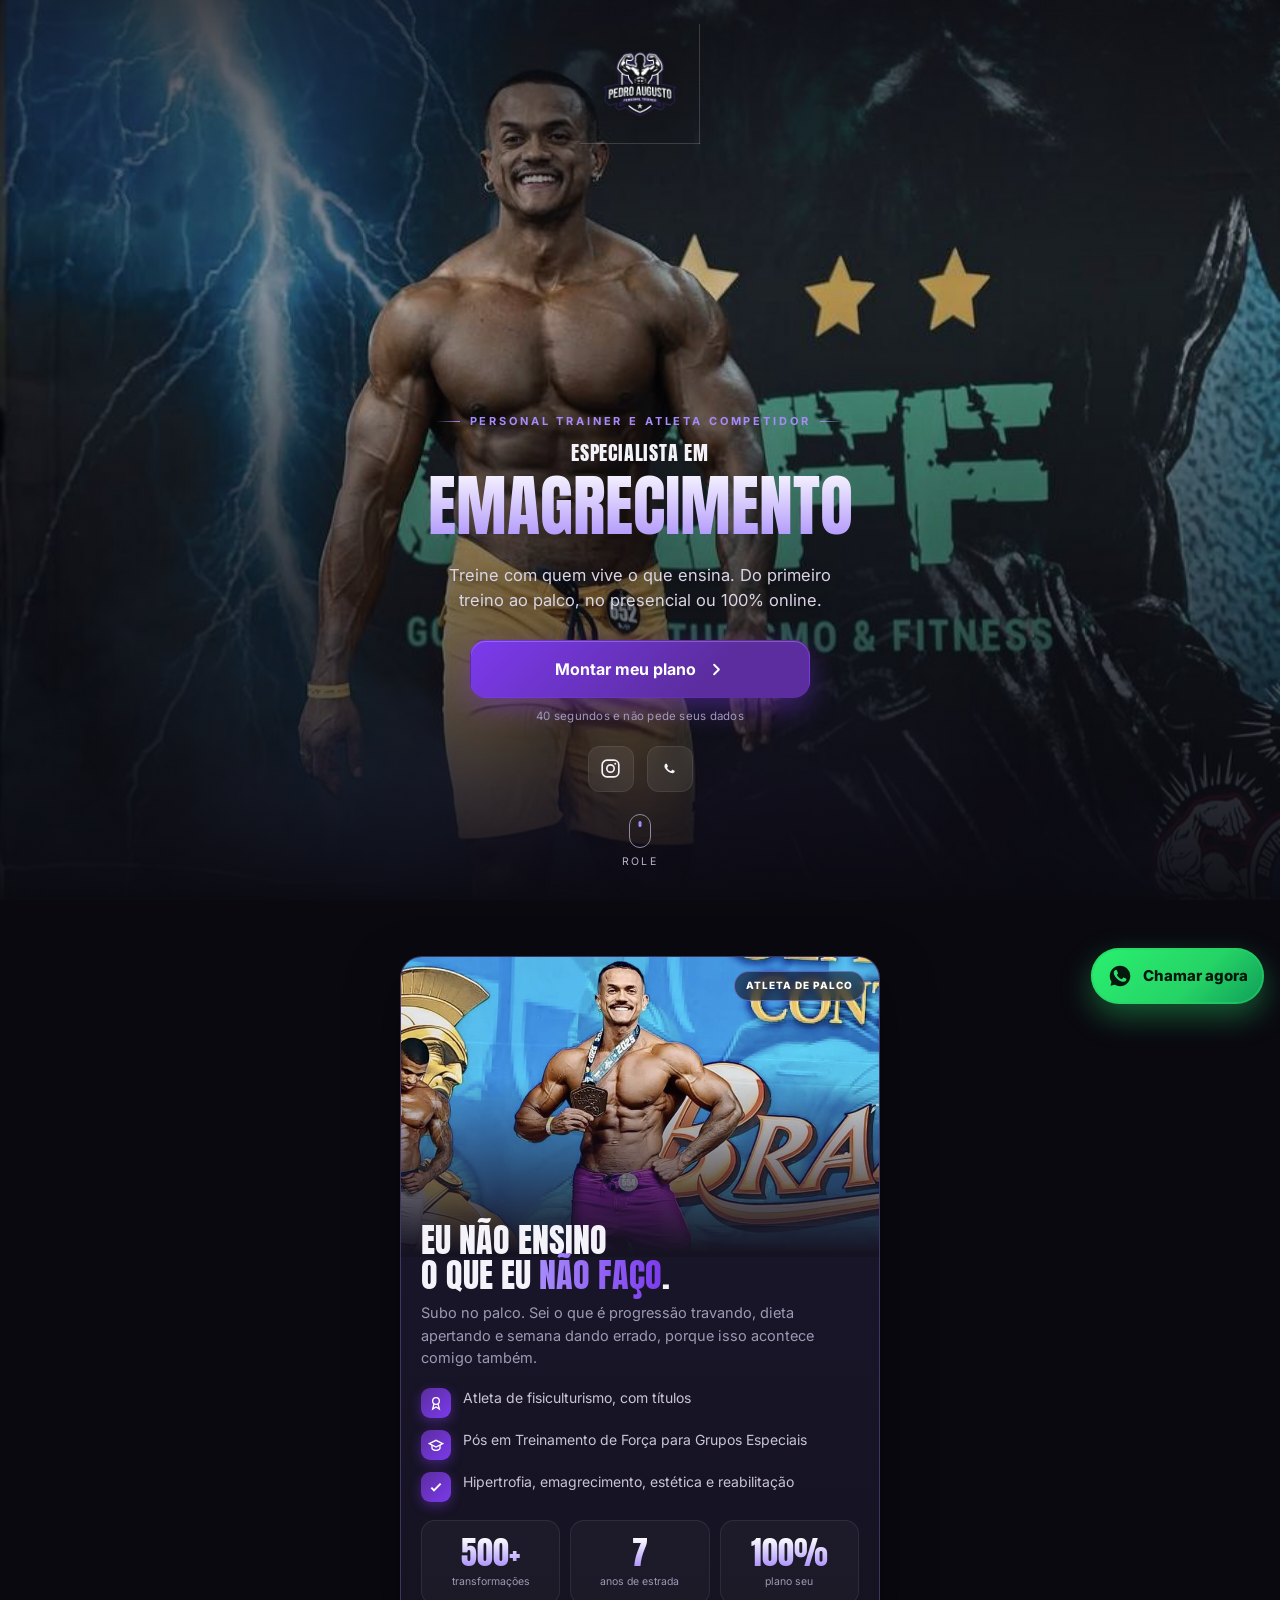
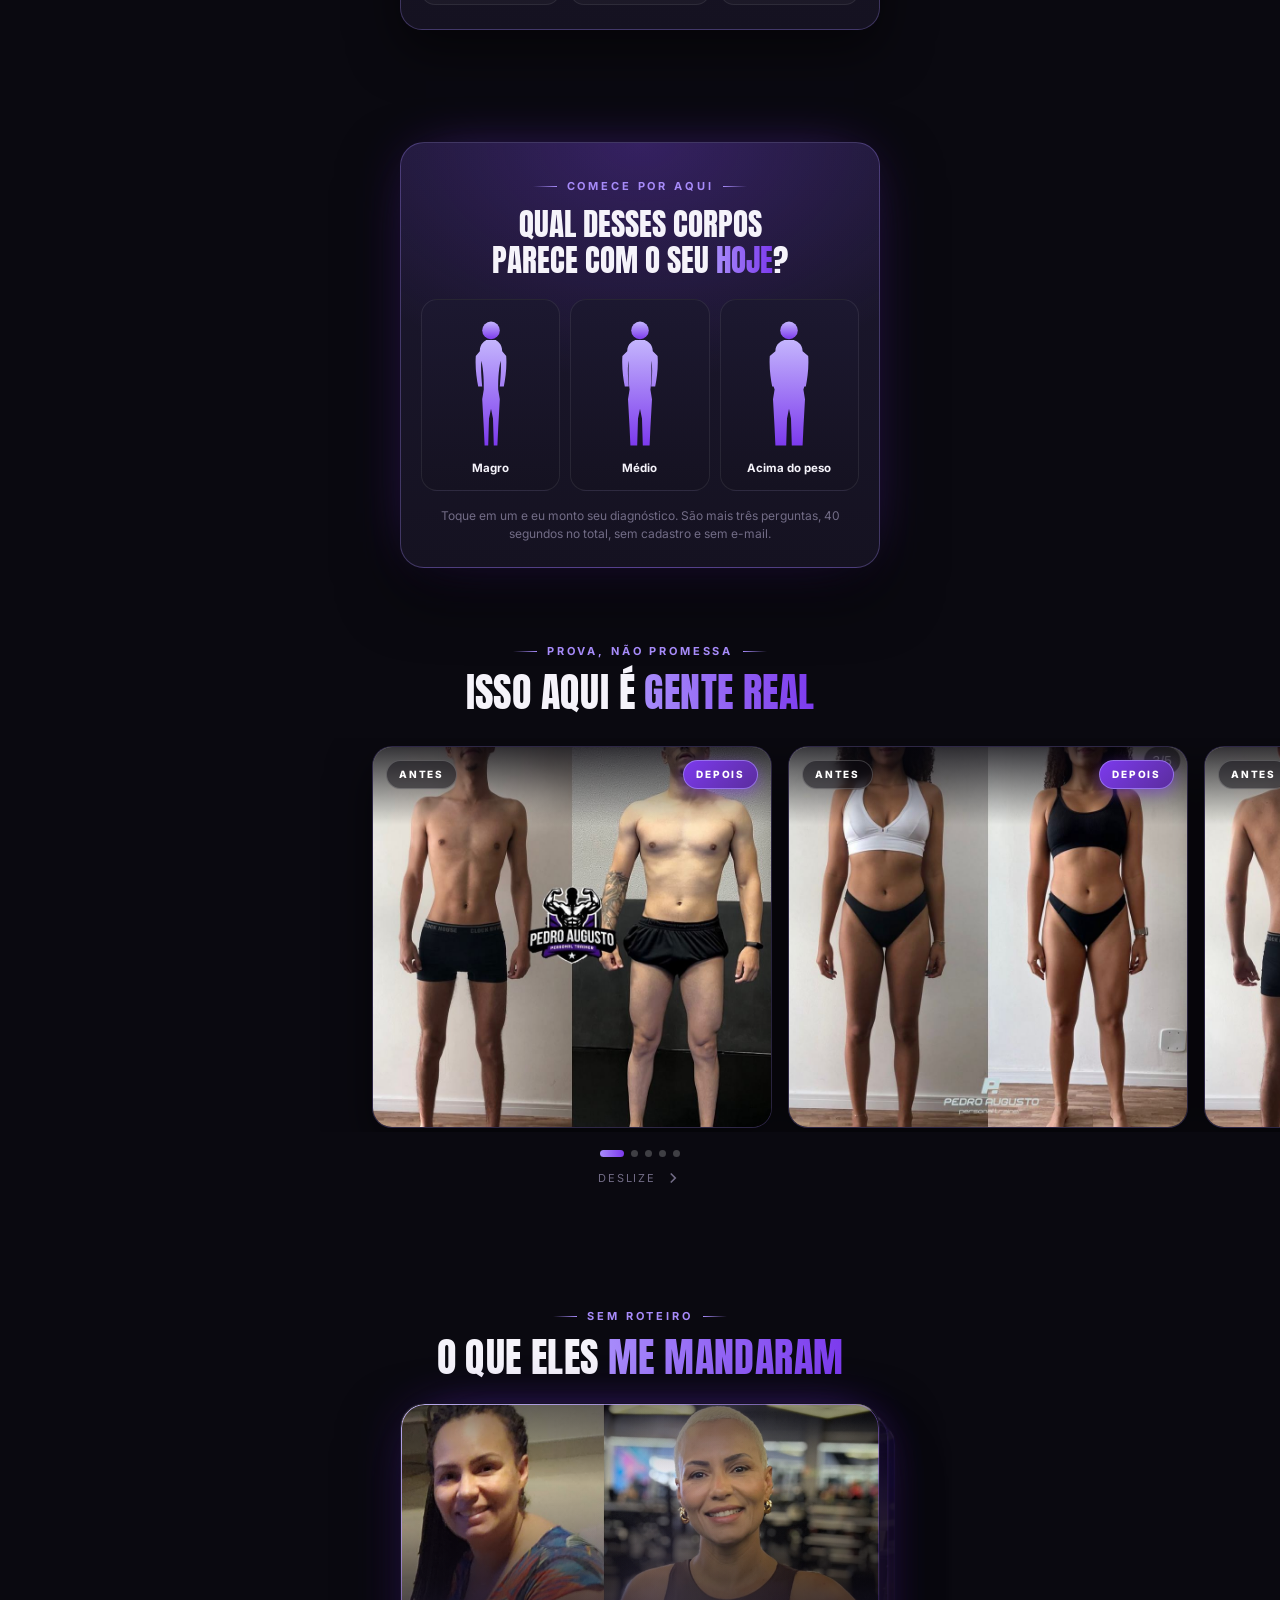
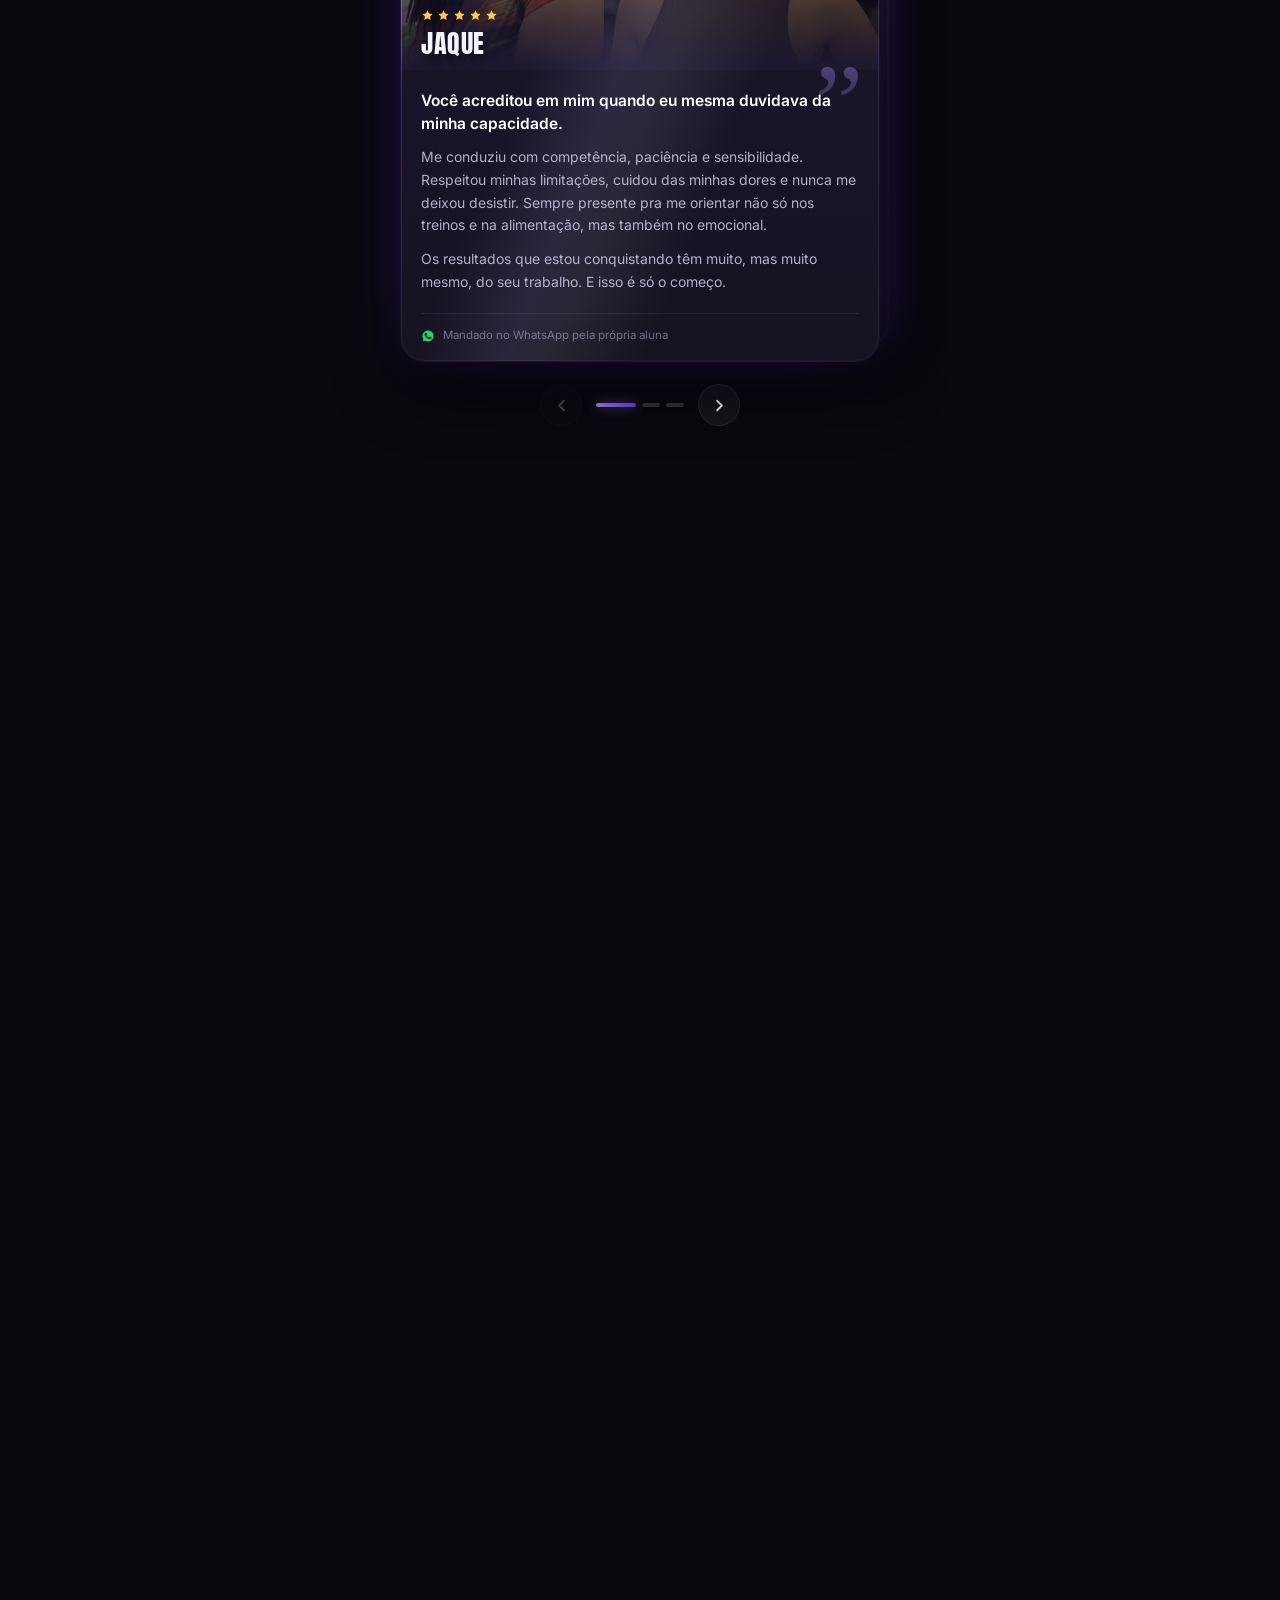
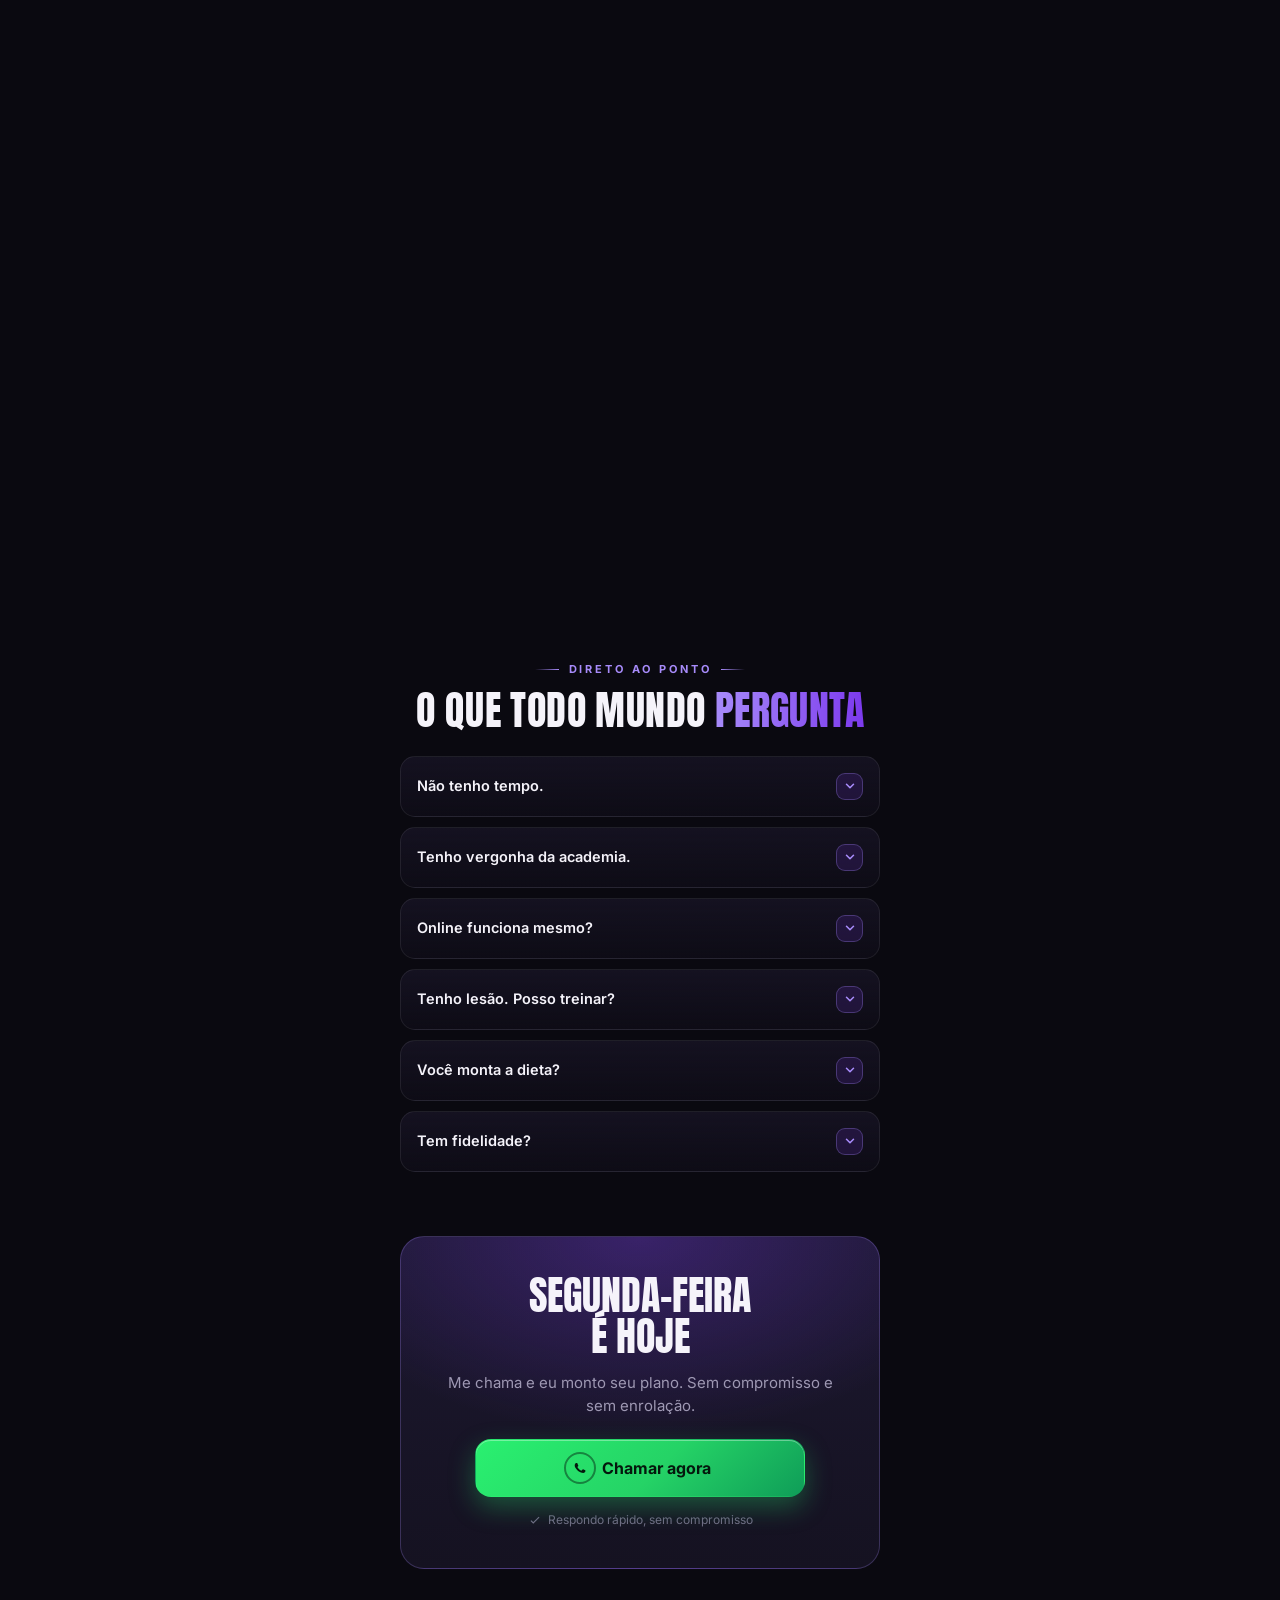
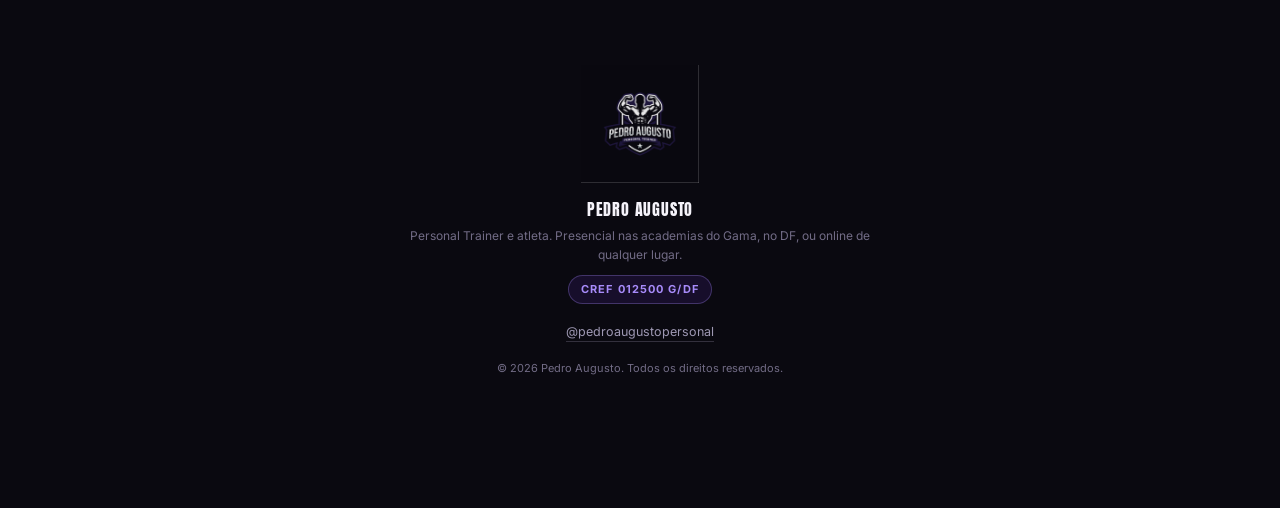
==== commit 4deb9d36: "Ajusta o Gama para "nas academias" e documenta o que trava o dominio O Pedro nao atende num endereco" ====
--- a/index.html
+++ b/index.html
@@ -4,7 +4,7 @@
 <meta charset="UTF-8">
 <meta name="viewport" content="width=device-width, initial-scale=1.0">
 <title>Pedro Augusto | Personal Trainer e Atleta</title>
-<meta name="description" content="Personal Trainer e atleta de fisiculturismo, CREF 012500 G/DF. Hipertrofia, emagrecimento, estetica e reabilitacao. Presencial no Gama e regiao, no DF, ou online de qualquer lugar.">
+<meta name="description" content="Personal Trainer e atleta de fisiculturismo, CREF 012500 G/DF. Hipertrofia, emagrecimento, estetica e reabilitacao. Presencial nas academias do Gama, no DF, ou online de qualquer lugar.">
 <meta property="og:title" content="Pedro Augusto | Personal Trainer e Atleta">
 <meta property="og:description" content="Treine com quem vive o que ensina. Hipertrofia, emagrecimento e estetica. Presencial e online.">
 <meta property="og:type" content="website">
@@ -360,7 +360,7 @@
       <div class="plan reveal d2" data-plano="presencial">
         <span class="plan-fmt">Ao vivo, comigo</span>
         <h3>Presencial</h3>
-        <p class="who">Você rende mais com alguém corrigindo na hora. No Gama e região, no DF.</p>
+        <p class="who">Você rende mais com alguém corrigindo na hora. Nas academias do Gama, no DF.</p>
         <div class="price"><b>Sob avaliação</b></div>
         <ul>
           <li><svg width="15" height="15" viewBox="0 0 24 24" fill="none" stroke="currentColor" stroke-width="3"><path d="M5 13l4 4L19 7"/></svg>Treino conduzido comigo, do início ao fim</li>
@@ -476,7 +476,7 @@
   <div class="wrap">
     <img class="flogo" src="img/logo-footer.png" alt="Pedro Augusto">
     <div class="fname">Pedro Augusto</div>
-    <div class="fsub">Personal Trainer e atleta. Presencial no Gama e região, no DF, ou online de qualquer lugar.</div>
+    <div class="fsub">Personal Trainer e atleta. Presencial nas academias do Gama, no DF, ou online de qualquer lugar.</div>
     <div class="fcref">CREF 012500 G/DF</div>
     <div class="fsoc">
       <a class="ig-link" href="https://instagram.com/pedroaugustopersonal" target="_blank" rel="noopener">@pedroaugustopersonal</a>
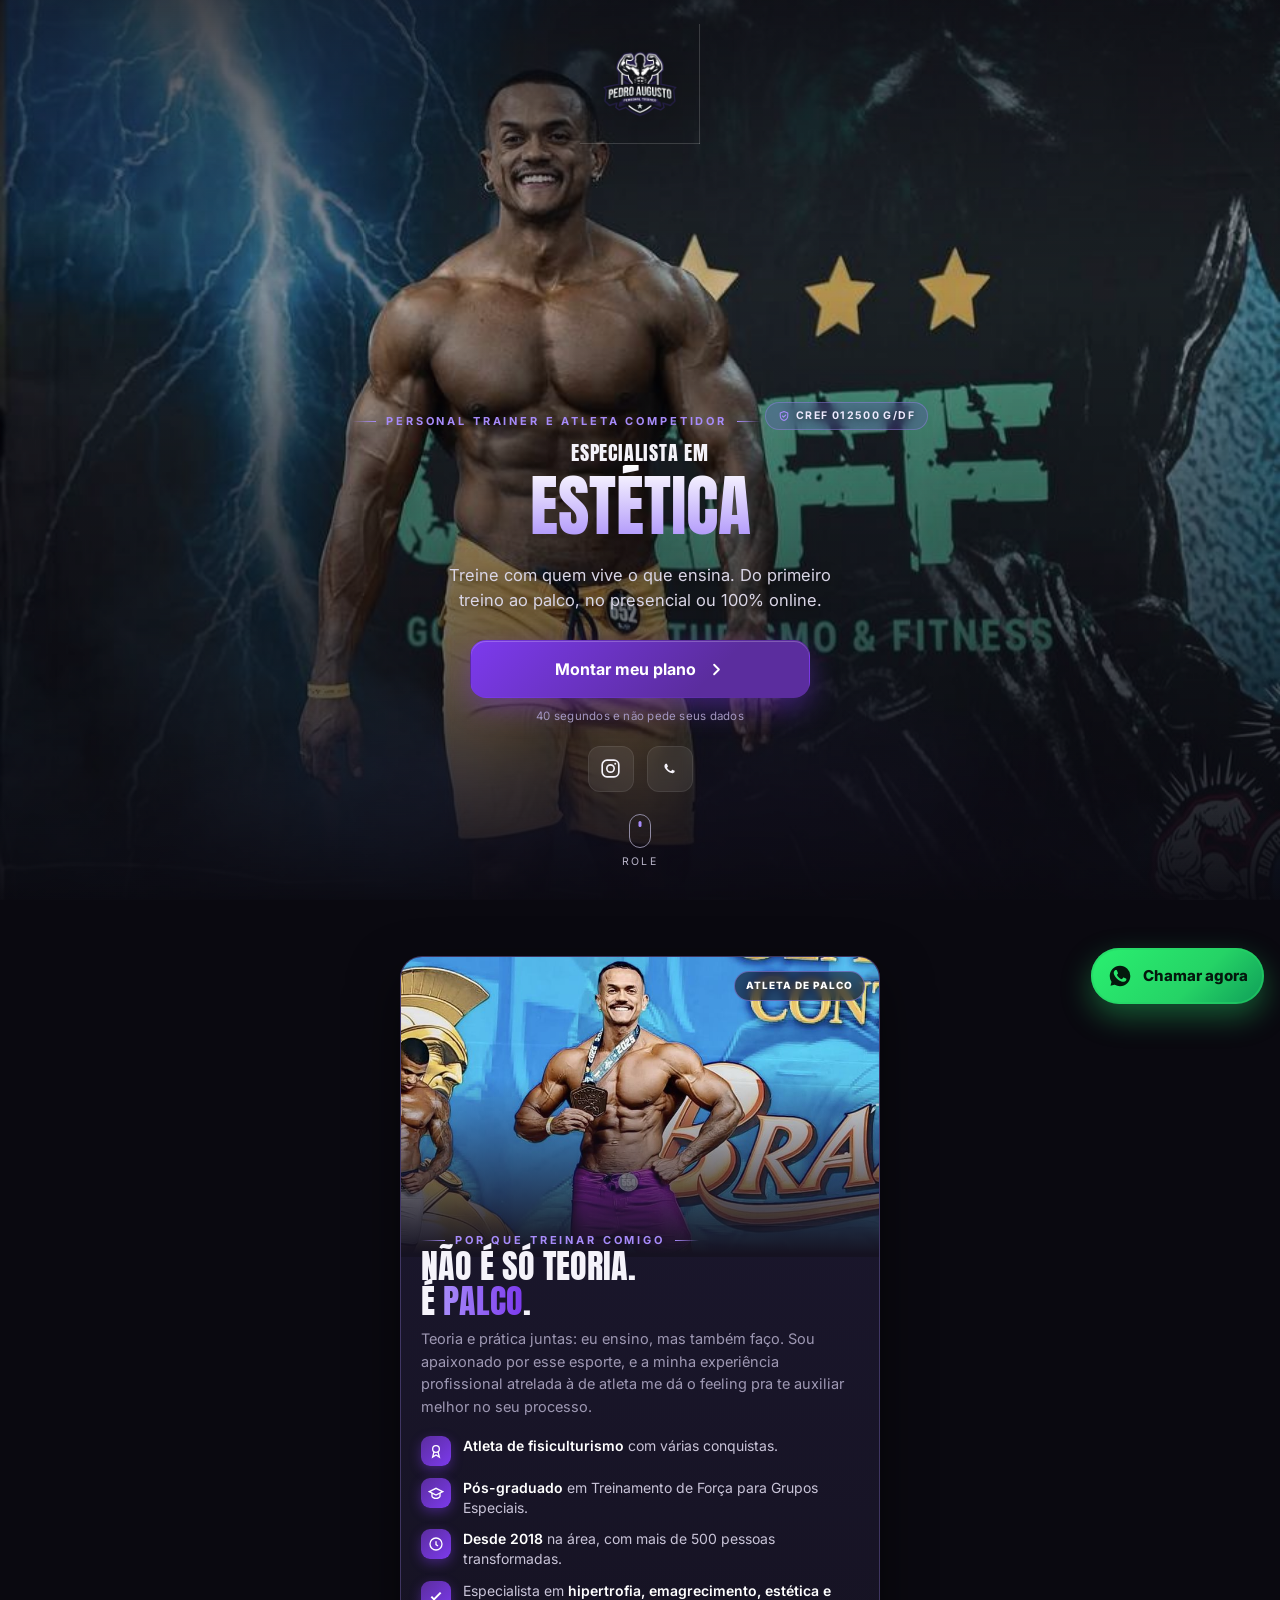
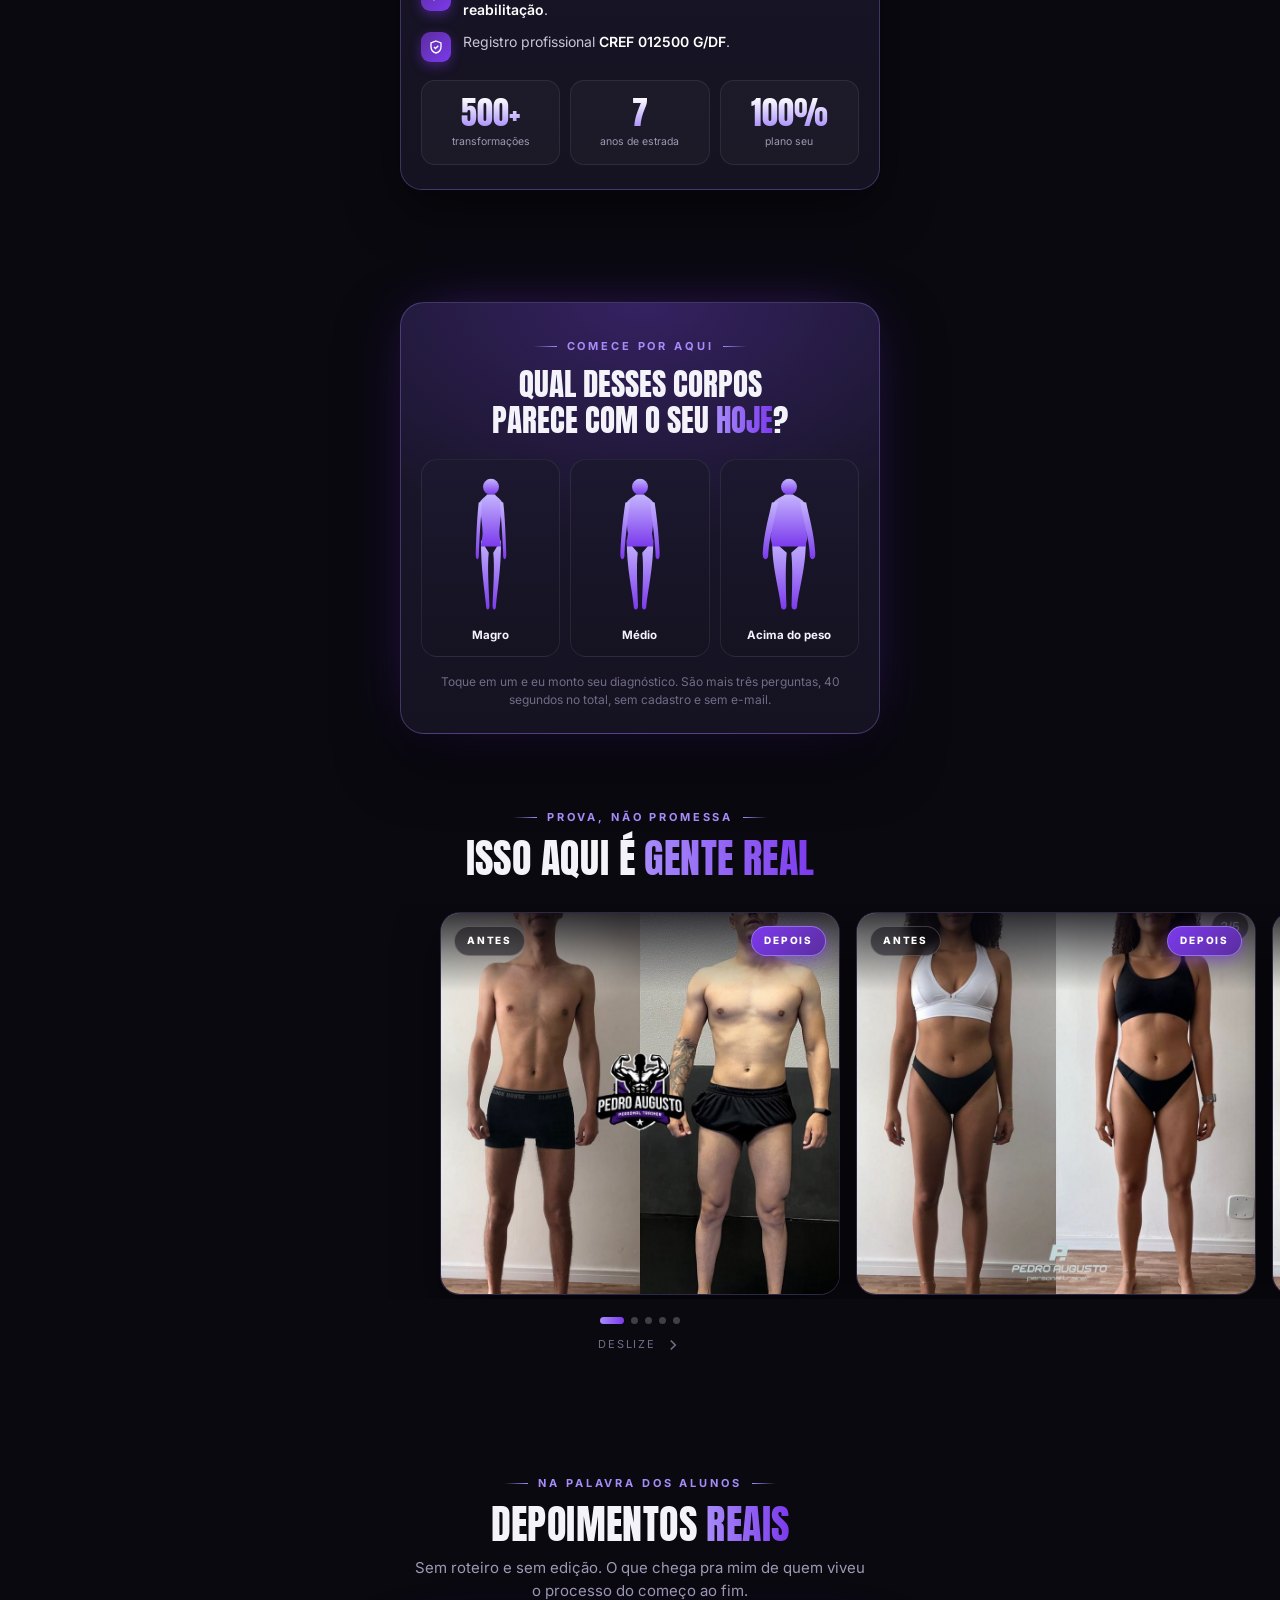
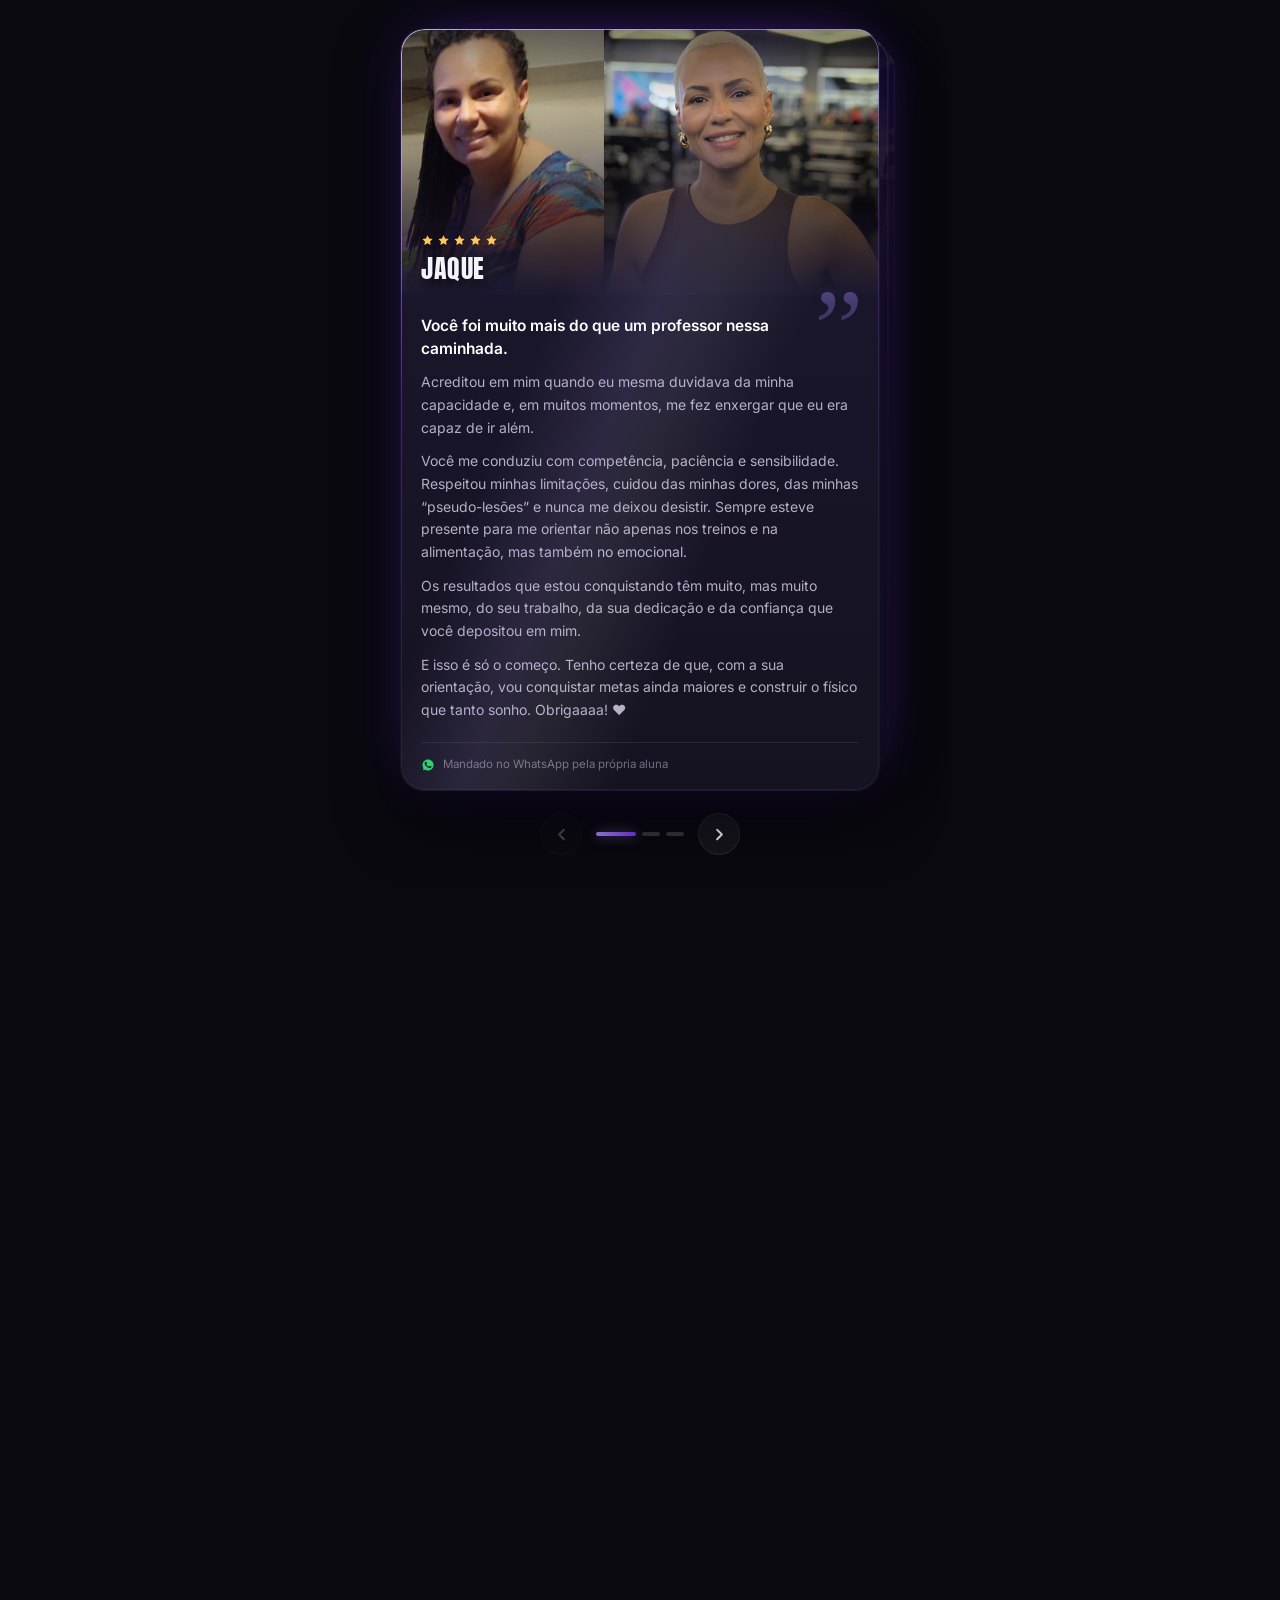
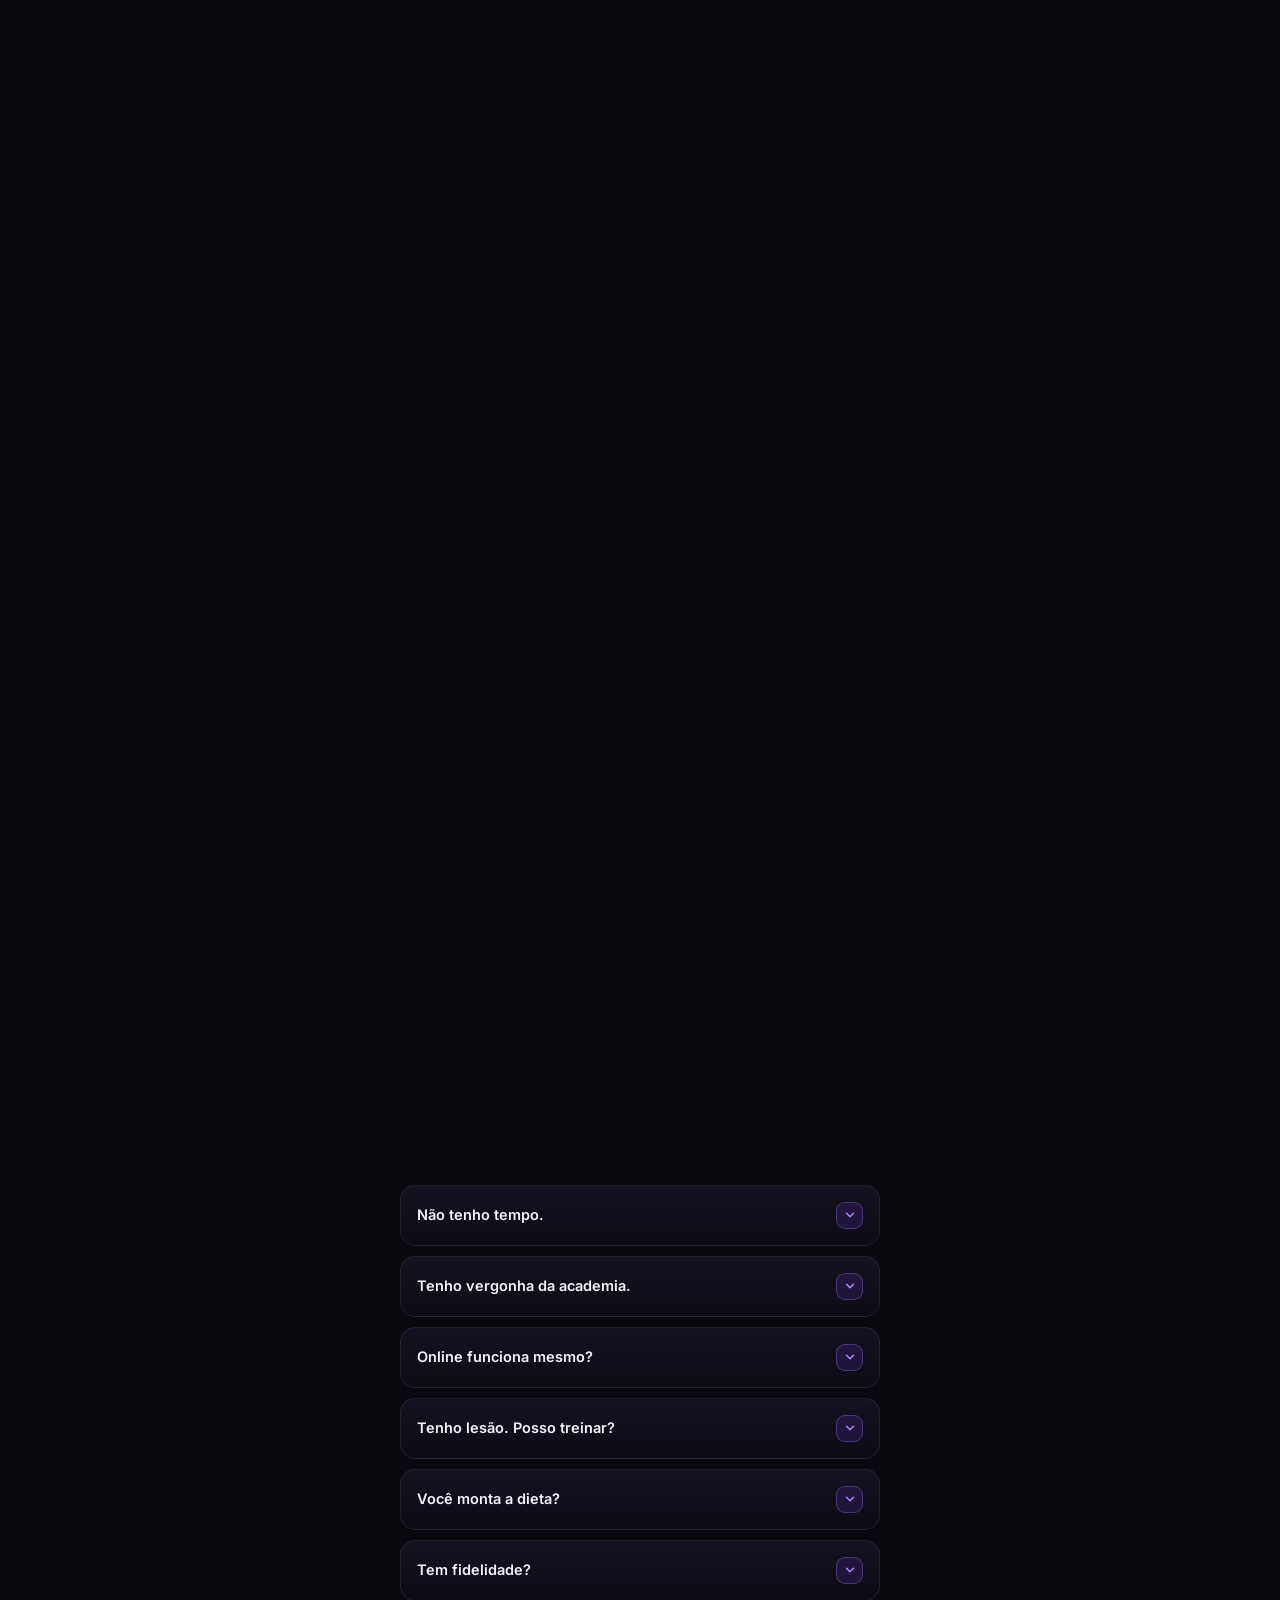
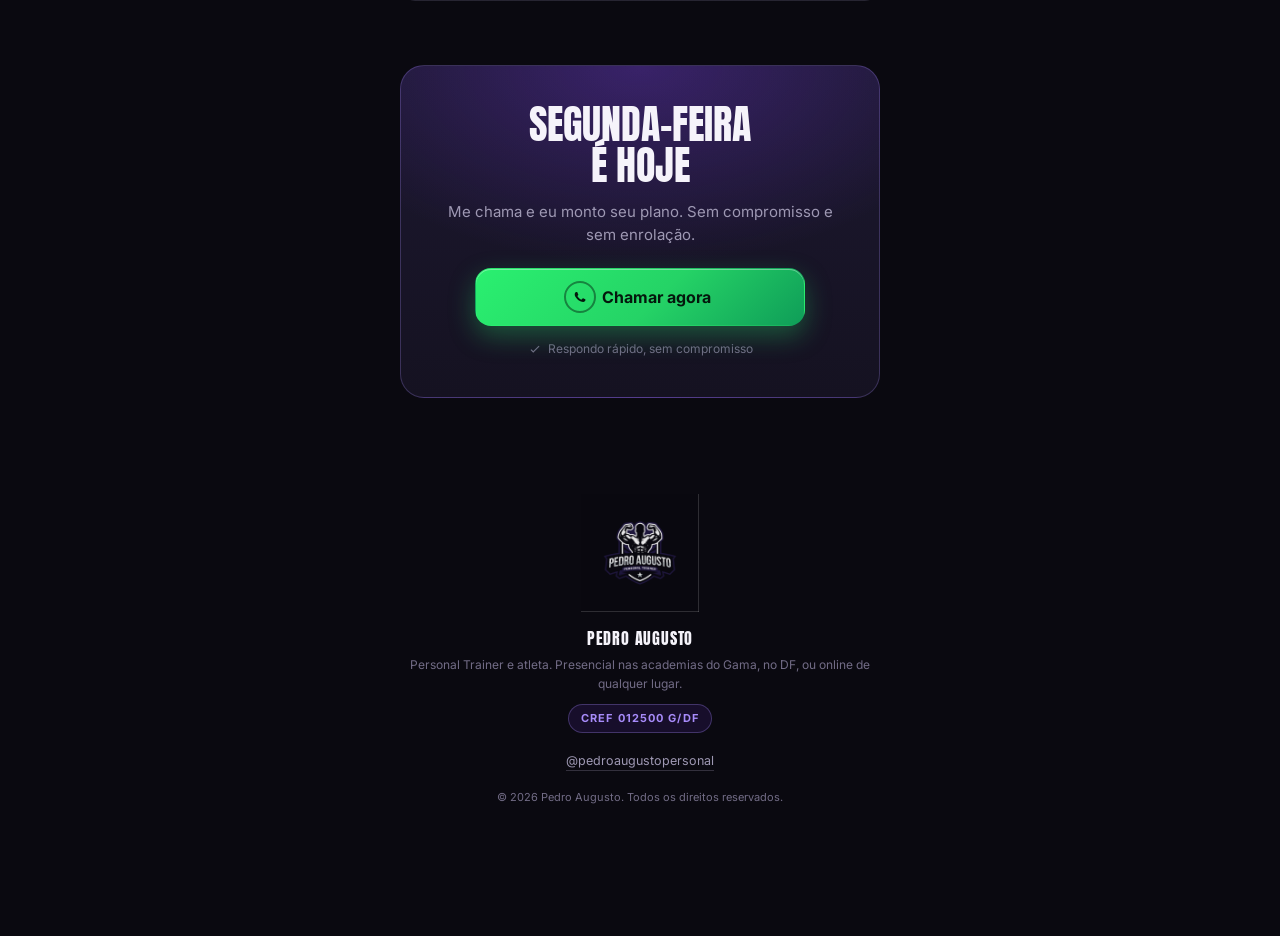
==== commit 1ffb9365: "Restaura o que o funil sobrescreveu e redesenha as silhuetas O commit do funil reescreveu secoes que" ====
--- a/index.html
+++ b/index.html
@@ -80,6 +80,12 @@
 
   <div class="hero-content">
     <span class="eyebrow">Personal trainer e atleta competidor</span>
+    <!-- O CREF sobe pra hero porque so no rodape quase ninguem chega:
+         ele fica a 97% da rolagem, e confianca precisa vir antes. -->
+    <span class="hero-cref">
+      <svg width="12" height="12" viewBox="0 0 24 24" fill="none" stroke="currentColor" stroke-width="2.2" stroke-linecap="round" stroke-linejoin="round"><path d="M12 3l7.5 3v5.5c0 4.4-3.1 8.2-7.5 9.5-4.4-1.3-7.5-5.1-7.5-9.5V6z"/><path d="M9 12l2.2 2.2L15.5 10"/></svg>
+      CREF 012500 G/DF
+    </span>
     <h1 class="h-title">
       <span class="small">Especialista em</span>
       <span class="rot"><span class="rot-word" id="rotWord">hipertrofia</span></span>
@@ -115,12 +121,15 @@
         <img src="img/premiado.jpg" alt="Pedro Augusto premiado em competição">
       </div>
       <div class="auth-body">
-        <h2>Eu não ensino<br>o que eu <span class="grad">não faço</span>.</h2>
-        <p class="lead">Subo no palco. Sei o que é progressão travando, dieta apertando e semana dando errado, porque isso acontece comigo também.</p>
+        <span class="eyebrow">Por que treinar comigo</span>
+        <h2>Não é só teoria.<br>É <span class="grad">palco</span>.</h2>
+        <p class="lead">Teoria e prática juntas: eu ensino, mas também faço. Sou apaixonado por esse esporte, e a minha experiência profissional atrelada à de atleta me dá o feeling pra te auxiliar melhor no seu processo.</p>
         <ul class="creds">
-          <li><span class="ci"><svg width="16" height="16" viewBox="0 0 24 24" fill="none" stroke="currentColor" stroke-width="2"><circle cx="12" cy="9" r="5"/><path d="M9 13l-2 8 5-3 5 3-2-8"/></svg></span><span>Atleta de fisiculturismo, com títulos</span></li>
-          <li><span class="ci"><svg width="16" height="16" viewBox="0 0 24 24" fill="none" stroke="currentColor" stroke-width="2"><path d="M22 10L12 5 2 10l10 5 10-5z"/><path d="M6 12v5c0 1 2.7 3 6 3s6-2 6-3v-5"/></svg></span><span>Pós em Treinamento de Força para Grupos Especiais</span></li>
-          <li><span class="ci"><svg width="16" height="16" viewBox="0 0 24 24" fill="none" stroke="currentColor" stroke-width="3"><path d="M5 13l4 4L19 7"/></svg></span><span>Hipertrofia, emagrecimento, estética e reabilitação</span></li>
+          <li><span class="ci"><svg width="16" height="16" viewBox="0 0 24 24" fill="none" stroke="currentColor" stroke-width="2"><circle cx="12" cy="9" r="5"/><path d="M9 13l-2 8 5-3 5 3-2-8"/></svg></span><span><b>Atleta de fisiculturismo</b> com várias conquistas.</span></li>
+          <li><span class="ci"><svg width="16" height="16" viewBox="0 0 24 24" fill="none" stroke="currentColor" stroke-width="2"><path d="M22 10L12 5 2 10l10 5 10-5z"/><path d="M6 12v5c0 1 2.7 3 6 3s6-2 6-3v-5"/></svg></span><span><b>Pós-graduado</b> em Treinamento de Força para Grupos Especiais.</span></li>
+          <li><span class="ci"><svg width="16" height="16" viewBox="0 0 24 24" fill="none" stroke="currentColor" stroke-width="2"><path d="M12 8v5l3 2"/><circle cx="12" cy="12" r="9"/></svg></span><span><b>Desde 2018</b> na área, com mais de 500 pessoas transformadas.</span></li>
+          <li><span class="ci"><svg width="16" height="16" viewBox="0 0 24 24" fill="none" stroke="currentColor" stroke-width="3"><path d="M5 13l4 4L19 7"/></svg></span><span>Especialista em <b>hipertrofia, emagrecimento, estética e reabilitação</b>.</span></li>
+          <li><span class="ci"><svg width="16" height="16" viewBox="0 0 24 24" fill="none" stroke="currentColor" stroke-width="2"><path d="M12 3l7.5 3v5.5c0 4.4-3.1 8.2-7.5 9.5-4.4-1.3-7.5-5.1-7.5-9.5V6z"/><path d="M9 12l2.2 2.2L15.5 10"/></svg></span><span>Registro profissional <b>CREF 012500 G/DF</b>.</span></li>
         </ul>
         <div class="stats">
           <div class="stat"><div class="num" data-count="500" data-suffix="+">0</div><div class="lab">transformações</div></div>
@@ -181,20 +190,21 @@
   </div>
 </section>
 
-<!-- ============ DEPOIMENTOS ============
-     PARA ADICIONAR OUTRO: copie o <article class="vcard"> inteiro (do
-     <article> ate o </article>), cole logo abaixo dele e troque so tres
-     coisas: 1) o src e o alt da foto  2) o nome dentro do <b>  3) os
-     paragrafos do texto. O primeiro paragrafo (class="q-lead") e o que
-     aparece maior e em branco. As setinhas e as barrinhas se ajustam
-     sozinhas a quantidade de cards.                                 -->
+<!-- ============ DEPOIMENTOS ============ -->
 <section class="voices" id="depoimentos">
   <div class="wrap">
     <div class="sec-head reveal">
-      <span class="eyebrow">Sem roteiro</span>
-      <h2>O que eles <span class="grad">me mandaram</span></h2>
-    </div>
-
+      <span class="eyebrow">Na palavra dos alunos</span>
+      <h2>Depoimentos <span class="grad">reais</span></h2>
+      <p>Sem roteiro e sem edição. O que chega pra mim de quem viveu o processo do começo ao fim.</p>
+    </div>
+
+    <!-- PARA ADICIONAR OUTRO DEPOIMENTO: copie o <article class="vcard"> inteiro
+         (do <article> ate o </article>), cole logo abaixo dele e troque so 3 coisas:
+         1) o src e o alt da foto   2) o nome dentro do <b>   3) os paragrafos do texto.
+         O primeiro paragrafo (class="q-lead") e o que aparece maior e em branco.
+         As setinhas e as barrinhas de baixo se ajustam sozinhas a quantidade
+         de cards. Com um depoimento so, elas nem aparecem. -->
     <div class="vdeck reveal d1">
       <div class="vd-stage" id="vdStage">
       <article class="vcard">
@@ -214,9 +224,11 @@
         </div>
         <blockquote class="vc-text">
           <span class="qm" aria-hidden="true">&rdquo;</span>
-          <p class="q-lead">Você acreditou em mim quando eu mesma duvidava da minha capacidade.</p>
-          <p>Me conduziu com competência, paciência e sensibilidade. Respeitou minhas limitações, cuidou das minhas dores e nunca me deixou desistir. Sempre presente pra me orientar não só nos treinos e na alimentação, mas também no emocional.</p>
-          <p>Os resultados que estou conquistando têm muito, mas muito mesmo, do seu trabalho. E isso é só o começo.</p>
+          <p class="q-lead">Você foi muito mais do que um professor nessa caminhada.</p>
+          <p>Acreditou em mim quando eu mesma duvidava da minha capacidade e, em muitos momentos, me fez enxergar que eu era capaz de ir além.</p>
+          <p>Você me conduziu com competência, paciência e sensibilidade. Respeitou minhas limitações, cuidou das minhas dores, das minhas &ldquo;pseudo-lesões&rdquo; e nunca me deixou desistir. Sempre esteve presente para me orientar não apenas nos treinos e na alimentação, mas também no emocional.</p>
+          <p>Os resultados que estou conquistando têm muito, mas muito mesmo, do seu trabalho, da sua dedicação e da confiança que você depositou em mim.</p>
+          <p>E isso é só o começo. Tenho certeza de que, com a sua orientação, vou conquistar metas ainda maiores e construir o físico que tanto sonho. Obrigaaaa! ❤️</p>
         </blockquote>
         <div class="vc-src">
           <svg width="14" height="14" viewBox="0 0 24 24" fill="currentColor"><path d="M17.5 14.4c-.3-.15-1.7-.84-2-.94-.26-.1-.46-.15-.65.15-.2.29-.75.94-.92 1.13-.17.2-.34.22-.63.08-.3-.15-1.25-.46-2.38-1.47-.88-.78-1.47-1.75-1.64-2.05-.17-.29-.02-.45.13-.6.13-.13.29-.34.44-.51.14-.17.19-.29.29-.49.1-.2.05-.36-.02-.51-.08-.15-.65-1.57-.9-2.15-.24-.56-.48-.48-.65-.49h-.56c-.19 0-.51.07-.77.36-.26.29-1.01.99-1.01 2.41 0 1.42 1.04 2.79 1.18 2.98.15.2 2.03 3.1 4.92 4.35.69.3 1.22.47 1.64.6.69.22 1.31.19 1.81.11.55-.08 1.7-.69 1.94-1.36.24-.67.24-1.24.17-1.36-.07-.12-.26-.19-.56-.34zM12.05 21.5h-.03a9.5 9.5 0 0 1-4.83-1.32l-.35-.2-3.6.94.96-3.5-.23-.36a9.44 9.44 0 0 1-1.45-5.03c0-5.23 4.27-9.49 9.52-9.49 2.54 0 4.93.99 6.72 2.78a9.42 9.42 0 0 1 2.78 6.72c0 5.23-4.27 9.48-9.52 9.48z"/></svg>
@@ -243,9 +255,9 @@
         </div>
         <blockquote class="vc-text">
           <span class="qm" aria-hidden="true">&rdquo;</span>
-          <p class="q-lead">Em muitos momentos em que pensei em desistir, foi a confiança dele que me fez continuar.</p>
-          <p>Hoje não vejo apenas mudanças no meu corpo, mas também na minha disposição, autoestima e qualidade de vida.</p>
-          <p>Recomendo o Pedro não apenas pelo conhecimento técnico, mas pelo ser humano extraordinário que ele é e pelo impacto positivo que faz na vida de quem treina com ele.</p>
+          <p class="q-lead">Mais do que um excelente personal, o Pedro Augusto se tornou um grande incentivador na minha jornada.</p>
+          <p>Em muitos momentos em que pensei em desistir, foi o apoio, a dedicação e a confiança dele que me fizeram continuar. Hoje não vejo apenas mudanças no meu corpo, mas também na minha disposição, autoestima e qualidade de vida.</p>
+          <p>Sou profundamente grato por todo o acompanhamento e cuidado. Recomendo o Pedro não apenas pelo conhecimento técnico, mas pelo ser humano extraordinário que ele é e pelo impacto positivo que faz na vida de quem treina com ele.</p>
         </blockquote>
         <div class="vc-src">
           <svg width="14" height="14" viewBox="0 0 24 24" fill="currentColor"><path d="M17.5 14.4c-.3-.15-1.7-.84-2-.94-.26-.1-.46-.15-.65.15-.2.29-.75.94-.92 1.13-.17.2-.34.22-.63.08-.3-.15-1.25-.46-2.38-1.47-.88-.78-1.47-1.75-1.64-2.05-.17-.29-.02-.45.13-.6.13-.13.29-.34.44-.51.14-.17.19-.29.29-.49.1-.2.05-.36-.02-.51-.08-.15-.65-1.57-.9-2.15-.24-.56-.48-.48-.65-.49h-.56c-.19 0-.51.07-.77.36-.26.29-1.01.99-1.01 2.41 0 1.42 1.04 2.79 1.18 2.98.15.2 2.03 3.1 4.92 4.35.69.3 1.22.47 1.64.6.69.22 1.31.19 1.81.11.55-.08 1.7-.69 1.94-1.36.24-.67.24-1.24.17-1.36-.07-.12-.26-.19-.56-.34zM12.05 21.5h-.03a9.5 9.5 0 0 1-4.83-1.32l-.35-.2-3.6.94.96-3.5-.23-.36a9.44 9.44 0 0 1-1.45-5.03c0-5.23 4.27-9.49 9.52-9.49 2.54 0 4.93.99 6.72 2.78a9.42 9.42 0 0 1 2.78 6.72c0 5.23-4.27 9.48-9.52 9.48z"/></svg>
@@ -272,9 +284,10 @@
         </div>
         <blockquote class="vc-text">
           <span class="qm" aria-hidden="true">&rdquo;</span>
-          <p class="q-lead">Depois de uma cirurgia ortopédica, retomar os treinos era um grande desafio.</p>
-          <p>Logo na avaliação percebi o vasto conhecimento técnico e o cuidado na prescrição dos exercícios. O acompanhamento individualizado foi fundamental na recuperação e no fortalecimento muscular.</p>
-          <p>O trabalho conduzido com progressividade foi determinante para a minha evolução e para os resultados alcançados.</p>
+          <p class="q-lead">Após realizar cirurgia ortopédica por ter sofrido acidente de moto, precisava fazer exercícios para recuperar a funcionalidade e a mobilidade.</p>
+          <p>Retomar os treinos na academia era um grande desafio. Amigos próximos elogiaram o trabalho desenvolvido e me indicaram o Pedro como personal. Logo na avaliação, percebi o vasto conhecimento técnico e o cuidado na prescrição dos exercícios.</p>
+          <p>As orientações e o acompanhamento individualizado prestados pelo Pedro foram fundamentais no processo de recuperação e fortalecimento muscular. O trabalho conduzido com progressividade foi determinante para a minha evolução nos treinos e para os resultados alcançados.</p>
+          <p>Minha gratidão pelo profissionalismo, incentivo constante e compromisso durante toda essa trajetória.</p>
         </blockquote>
         <div class="vc-src">
           <svg width="14" height="14" viewBox="0 0 24 24" fill="currentColor"><path d="M17.5 14.4c-.3-.15-1.7-.84-2-.94-.26-.1-.46-.15-.65.15-.2.29-.75.94-.92 1.13-.17.2-.34.22-.63.08-.3-.15-1.25-.46-2.38-1.47-.88-.78-1.47-1.75-1.64-2.05-.17-.29-.02-.45.13-.6.13-.13.29-.34.44-.51.14-.17.19-.29.29-.49.1-.2.05-.36-.02-.51-.08-.15-.65-1.57-.9-2.15-.24-.56-.48-.48-.65-.49h-.56c-.19 0-.51.07-.77.36-.26.29-1.01.99-1.01 2.41 0 1.42 1.04 2.79 1.18 2.98.15.2 2.03 3.1 4.92 4.35.69.3 1.22.47 1.64.6.69.22 1.31.19 1.81.11.55-.08 1.7-.69 1.94-1.36.24-.67.24-1.24.17-1.36-.07-.12-.26-.19-.56-.34zM12.05 21.5h-.03a9.5 9.5 0 0 1-4.83-1.32l-.35-.2-3.6.94.96-3.5-.23-.36a9.44 9.44 0 0 1-1.45-5.03c0-5.23 4.27-9.49 9.52-9.49 2.54 0 4.93.99 6.72 2.78a9.42 9.42 0 0 1 2.78 6.72c0 5.23-4.27 9.48-9.52 9.48z"/></svg>
--- a/css/styles.css
+++ b/css/styles.css
@@ -43,6 +43,12 @@
 .hero-top img{width:120px;height:auto;filter:drop-shadow(0 6px 18px rgba(0,0,0,.6))}
 .hero-content{position:relative;z-index:2;text-align:center;padding:0 20px}
 .hero-content .eyebrow{opacity:0;animation:rise .7s ease .35s forwards}
+/* selo do registro profissional, logo abaixo do chapeu da hero */
+.hero-cref{display:inline-flex;align-items:center;gap:6px;margin-top:11px;padding:5px 12px;
+  border-radius:999px;font-size:10.5px;font-weight:700;letter-spacing:.13em;color:#EDE9FE;
+  background:rgba(124,58,237,.18);border:1px solid rgba(167,139,250,.38);backdrop-filter:blur(6px);
+  text-shadow:0 1px 6px rgba(0,0,0,.5);opacity:0;animation:rise .7s ease .44s forwards}
+.hero-cref svg{color:var(--glow);flex:0 0 auto}
 .h-title{font-family:'Anton',sans-serif;font-weight:400;text-transform:uppercase;line-height:.94;margin-top:14px}
 .h-title .small{display:block;font-size:clamp(15px,4.4vw,20px);letter-spacing:.04em;color:var(--white);
   opacity:0;animation:rise .7s ease .5s forwards}
